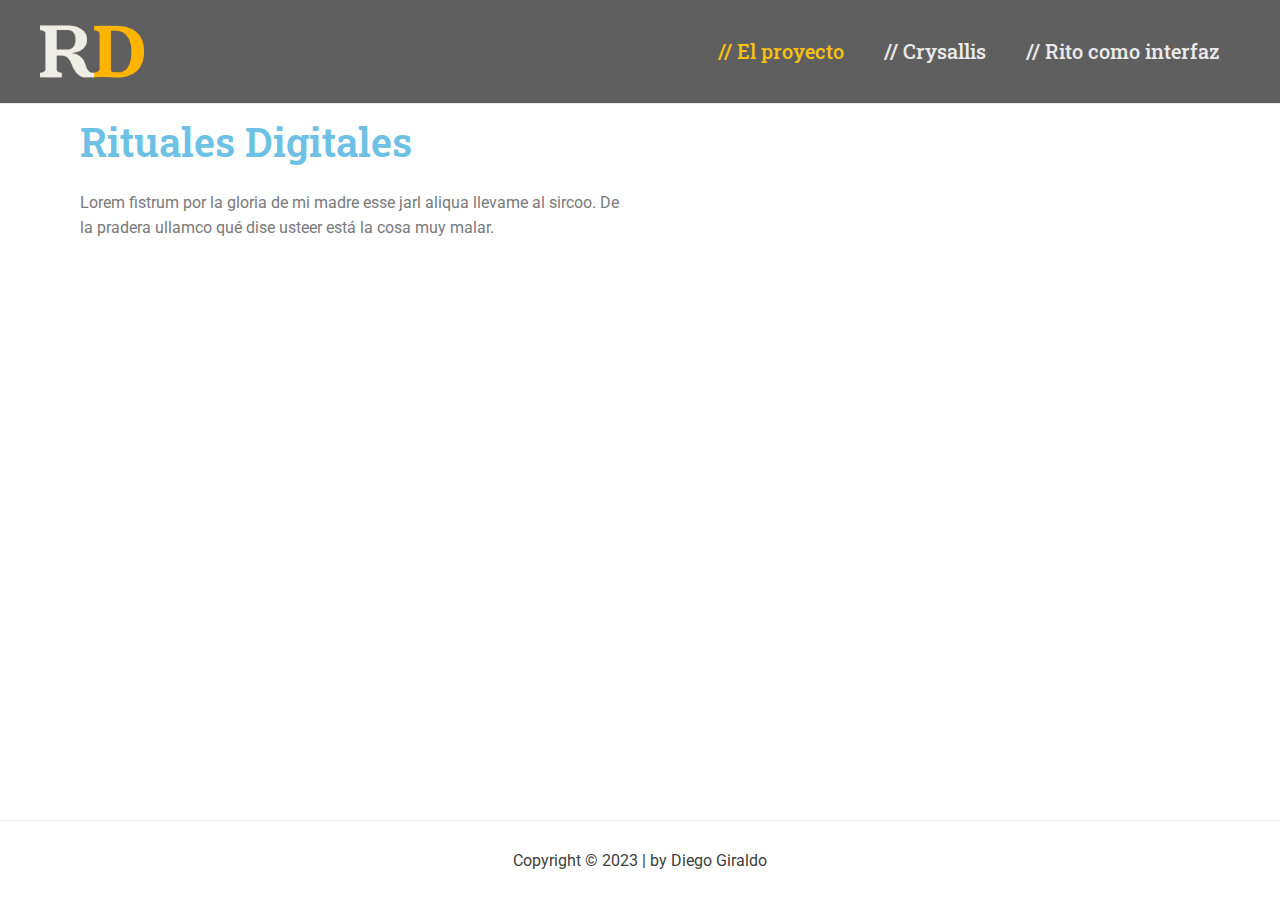
==== index.html @ 3014ad83 "Colores y estilo de cabecera" ====
<!DOCTYPE html>
<html lang="es-CO">
<head>
<meta charset="UTF-8">
<meta name="viewport" content="width=device-width, initial-scale=1">
	 <link rel="profile" href="https://gmpg.org/xfn/11"> 
	 <title></title>
<meta name="robots" content="max-image-preview:large">
<link rel="dns-prefetch" href="//fonts.googleapis.com">
<link rel="alternate" type="application/rss+xml" title=" &raquo; Feed" href="https://ritualesdigitales.github.io/feed/">
<link rel="alternate" type="application/rss+xml" title=" &raquo; RSS de los comentarios" href="https://ritualesdigitales.github.io/comments/feed/">
<script>
window._wpemojiSettings = {"baseUrl":"https:\/\/s.w.org\/images\/core\/emoji\/14.0.0\/72x72\/","ext":".png","svgUrl":"https:\/\/s.w.org\/images\/core\/emoji\/14.0.0\/svg\/","svgExt":".svg","source":{"concatemoji":"https:\/\/ritualesdigitales.github.io\/wp-includes\/js\/wp-emoji-release.min.js?ver=6.2.2"}};
/*! This file is auto-generated */
!function(e,a,t){var n,r,o,i=a.createElement("canvas"),p=i.getContext&&i.getContext("2d");function s(e,t){p.clearRect(0,0,i.width,i.height),p.fillText(e,0,0);e=i.toDataURL();return p.clearRect(0,0,i.width,i.height),p.fillText(t,0,0),e===i.toDataURL()}function c(e){var t=a.createElement("script");t.src=e,t.defer=t.type="text/javascript",a.getElementsByTagName("head")[0].appendChild(t)}for(o=Array("flag","emoji"),t.supports={everything:!0,everythingExceptFlag:!0},r=0;r<o.length;r++)t.supports[o[r]]=function(e){if(p&&p.fillText)switch(p.textBaseline="top",p.font="600 32px Arial",e){case"flag":return s("🏳️‍⚧️","🏳️​⚧️")?!1:!s("🇺🇳","🇺​🇳")&&!s("🏴󠁧󠁢󠁥󠁮󠁧󠁿","🏴​󠁧​󠁢​󠁥​󠁮​󠁧​󠁿");case"emoji":return!s("🫱🏻‍🫲🏿","🫱🏻​🫲🏿")}return!1}(o[r]),t.supports.everything=t.supports.everything&&t.supports[o[r]],"flag"!==o[r]&&(t.supports.everythingExceptFlag=t.supports.everythingExceptFlag&&t.supports[o[r]]);t.supports.everythingExceptFlag=t.supports.everythingExceptFlag&&!t.supports.flag,t.DOMReady=!1,t.readyCallback=function(){t.DOMReady=!0},t.supports.everything||(n=function(){t.readyCallback()},a.addEventListener?(a.addEventListener("DOMContentLoaded",n,!1),e.addEventListener("load",n,!1)):(e.attachEvent("onload",n),a.attachEvent("onreadystatechange",function(){"complete"===a.readyState&&t.readyCallback()})),(e=t.source||{}).concatemoji?c(e.concatemoji):e.wpemoji&&e.twemoji&&(c(e.twemoji),c(e.wpemoji)))}(window,document,window._wpemojiSettings);
</script>
<style>img.wp-smiley,
img.emoji {
	display: inline !important;
	border: none !important;
	box-shadow: none !important;
	height: 1em !important;
	width: 1em !important;
	margin: 0 0.07em !important;
	vertical-align: -0.1em !important;
	background: none !important;
	padding: 0 !important;
}</style>
	<link rel="stylesheet" id="astra-theme-css-css" href="https://ritualesdigitales.github.io/wp-content/themes/astra/assets/css/minified/main.min.css?ver=4.1.5" media="all">
<style id="astra-theme-css-inline-css">:root{--ast-container-default-xlg-padding:3em;--ast-container-default-lg-padding:3em;--ast-container-default-slg-padding:2em;--ast-container-default-md-padding:3em;--ast-container-default-sm-padding:3em;--ast-container-default-xs-padding:2.4em;--ast-container-default-xxs-padding:1.8em;--ast-code-block-background:#ECEFF3;--ast-comment-inputs-background:#F9FAFB;}html{font-size:100%;}a{color:#585858;}a:hover,a:focus{color:var(--ast-global-color-0);}body,button,input,select,textarea,.ast-button,.ast-custom-button{font-family:-apple-system,BlinkMacSystemFont,Segoe UI,Roboto,Oxygen-Sans,Ubuntu,Cantarell,Helvetica Neue,sans-serif;font-weight:400;font-size:16px;font-size:1rem;line-height:1.6em;}blockquote{color:var(--ast-global-color-2);}h1,.entry-content h1,h2,.entry-content h2,h3,.entry-content h3,h4,.entry-content h4,h5,.entry-content h5,h6,.entry-content h6,.site-title,.site-title a{font-family:'Roboto Serif',serif;font-weight:600;}.site-title{font-size:26px;font-size:1.625rem;display:block;}header .custom-logo-link img{max-width:104px;}.astra-logo-svg{width:104px;}.site-header .site-description{font-size:15px;font-size:0.9375rem;display:none;}.entry-title{font-size:26px;font-size:1.625rem;}h1,.entry-content h1{font-size:40px;font-size:2.5rem;font-weight:600;font-family:'Roboto Serif',serif;line-height:1.4em;}h2,.entry-content h2{font-size:32px;font-size:2rem;font-weight:600;font-family:'Roboto Serif',serif;line-height:1.25em;}h3,.entry-content h3{font-size:26px;font-size:1.625rem;font-weight:600;font-family:'Roboto Serif',serif;line-height:1.2em;}h4,.entry-content h4{font-size:24px;font-size:1.5rem;line-height:1.2em;font-weight:600;font-family:'Roboto Serif',serif;}h5,.entry-content h5{font-size:20px;font-size:1.25rem;line-height:1.2em;font-weight:600;font-family:'Roboto Serif',serif;}h6,.entry-content h6{font-size:16px;font-size:1rem;line-height:1.25em;font-weight:600;font-family:'Roboto Serif',serif;}::selection{background-color:var(--ast-global-color-0);color:#000000;}body,h1,.entry-title a,.entry-content h1,h2,.entry-content h2,h3,.entry-content h3,h4,.entry-content h4,h5,.entry-content h5,h6,.entry-content h6{color:var(--ast-global-color-2);}.tagcloud a:hover,.tagcloud a:focus,.tagcloud a.current-item{color:#ffffff;border-color:#585858;background-color:#585858;}input:focus,input[type="text"]:focus,input[type="email"]:focus,input[type="url"]:focus,input[type="password"]:focus,input[type="reset"]:focus,input[type="search"]:focus,textarea:focus{border-color:#585858;}input[type="radio"]:checked,input[type=reset],input[type="checkbox"]:checked,input[type="checkbox"]:hover:checked,input[type="checkbox"]:focus:checked,input[type=range]::-webkit-slider-thumb{border-color:#585858;background-color:#585858;box-shadow:none;}.site-footer a:hover + .post-count,.site-footer a:focus + .post-count{background:#585858;border-color:#585858;}.single .nav-links .nav-previous,.single .nav-links .nav-next{color:#585858;}.entry-meta,.entry-meta *{line-height:1.45;color:#585858;}.entry-meta a:hover,.entry-meta a:hover *,.entry-meta a:focus,.entry-meta a:focus *,.page-links > .page-link,.page-links .page-link:hover,.post-navigation a:hover{color:var(--ast-global-color-0);}#cat option,.secondary .calendar_wrap thead a,.secondary .calendar_wrap thead a:visited{color:#585858;}.secondary .calendar_wrap #today,.ast-progress-val span{background:#585858;}.secondary a:hover + .post-count,.secondary a:focus + .post-count{background:#585858;border-color:#585858;}.calendar_wrap #today > a{color:#ffffff;}.page-links .page-link,.single .post-navigation a{color:#585858;}.ast-archive-title{color:var(--ast-global-color-3);}.widget-title{font-size:22px;font-size:1.375rem;color:var(--ast-global-color-3);}.ast-single-post .entry-content a,.ast-comment-content a:not(.ast-comment-edit-reply-wrap a){text-decoration:underline;}.ast-single-post .wp-block-button .wp-block-button__link,.ast-single-post .elementor-button-wrapper .elementor-button,.ast-single-post .entry-content .uagb-tab a,.ast-single-post .entry-content .uagb-ifb-cta a,.ast-single-post .entry-content .wp-block-uagb-buttons a,.ast-single-post .entry-content .uabb-module-content a,.ast-single-post .entry-content .uagb-post-grid a,.ast-single-post .entry-content .uagb-timeline a,.ast-single-post .entry-content .uagb-toc__wrap a,.ast-single-post .entry-content .uagb-taxomony-box a,.ast-single-post .entry-content .woocommerce a,.entry-content .wp-block-latest-posts > li > a,.ast-single-post .entry-content .wp-block-file__button{text-decoration:none;}a:focus-visible,.ast-menu-toggle:focus-visible,.site .skip-link:focus-visible,.wp-block-loginout input:focus-visible,.wp-block-search.wp-block-search__button-inside .wp-block-search__inside-wrapper,.ast-header-navigation-arrow:focus-visible{outline-style:dotted;outline-color:inherit;outline-width:thin;border-color:transparent;}input:focus,input[type="text"]:focus,input[type="email"]:focus,input[type="url"]:focus,input[type="password"]:focus,input[type="reset"]:focus,input[type="search"]:focus,textarea:focus,.wp-block-search__input:focus,[data-section="section-header-mobile-trigger"] .ast-button-wrap .ast-mobile-menu-trigger-minimal:focus,.ast-mobile-popup-drawer.active .menu-toggle-close:focus,.woocommerce-ordering select.orderby:focus,#ast-scroll-top:focus,.woocommerce a.add_to_cart_button:focus,.woocommerce .button.single_add_to_cart_button:focus{border-style:dotted;border-color:inherit;border-width:thin;outline-color:transparent;}.site-logo-img img{ transition:all 0.2s linear;}.ast-page-builder-template .hentry {margin: 0;}.ast-page-builder-template .site-content > .ast-container {max-width: 100%;padding: 0;}.ast-page-builder-template .site-content #primary {padding: 0;margin: 0;}.ast-page-builder-template .no-results {text-align: center;margin: 4em auto;}.ast-page-builder-template .ast-pagination {padding: 2em;}.ast-page-builder-template .entry-header.ast-no-title.ast-no-thumbnail {margin-top: 0;}.ast-page-builder-template .entry-header.ast-header-without-markup {margin-top: 0;margin-bottom: 0;}.ast-page-builder-template .entry-header.ast-no-title.ast-no-meta {margin-bottom: 0;}.ast-page-builder-template.single .post-navigation {padding-bottom: 2em;}.ast-page-builder-template.single-post .site-content > .ast-container {max-width: 100%;}.ast-page-builder-template .entry-header {margin-top: 2em;margin-left: auto;margin-right: auto;}.ast-page-builder-template .ast-archive-description {margin: 2em auto 0;padding-left: 20px;padding-right: 20px;}.ast-page-builder-template .ast-row {margin-left: 0;margin-right: 0;}.single.ast-page-builder-template .entry-header + .entry-content {margin-bottom: 2em;}@media(min-width: 921px) {.ast-page-builder-template.archive.ast-right-sidebar .ast-row article,.ast-page-builder-template.archive.ast-left-sidebar .ast-row article {padding-left: 0;padding-right: 0;}}@media (max-width:921px){#ast-desktop-header{display:none;}}@media (min-width:921px){#ast-mobile-header{display:none;}}.wp-block-buttons.aligncenter{justify-content:center;}@media (max-width:921px){.ast-theme-transparent-header #primary,.ast-theme-transparent-header #secondary{padding:0;}}@media (max-width:921px){.ast-plain-container.ast-no-sidebar #primary{padding:0;}}.ast-plain-container.ast-no-sidebar #primary{margin-top:0;margin-bottom:0;}.wp-block-button.is-style-outline .wp-block-button__link{border-color:var(--ast-global-color-0);}div.wp-block-button.is-style-outline > .wp-block-button__link:not(.has-text-color),div.wp-block-button.wp-block-button__link.is-style-outline:not(.has-text-color){color:var(--ast-global-color-0);}.wp-block-button.is-style-outline .wp-block-button__link:hover,div.wp-block-button.is-style-outline .wp-block-button__link:focus,div.wp-block-button.is-style-outline > .wp-block-button__link:not(.has-text-color):hover,div.wp-block-button.wp-block-button__link.is-style-outline:not(.has-text-color):hover{color:#000000;background-color:var(--ast-global-color-0);border-color:var(--ast-global-color-0);}.post-page-numbers.current .page-link,.ast-pagination .page-numbers.current{color:#000000;border-color:var(--ast-global-color-0);background-color:var(--ast-global-color-0);border-radius:2px;}h1.widget-title{font-weight:600;}h2.widget-title{font-weight:600;}h3.widget-title{font-weight:600;}#page{display:flex;flex-direction:column;min-height:100vh;}.ast-404-layout-1 h1.page-title{color:var(--ast-global-color-2);}.single .post-navigation a{line-height:1em;height:inherit;}.error-404 .page-sub-title{font-size:1.5rem;font-weight:inherit;}.search .site-content .content-area .search-form{margin-bottom:0;}#page .site-content{flex-grow:1;}.widget{margin-bottom:3.5em;}#secondary li{line-height:1.5em;}#secondary .wp-block-group h2{margin-bottom:0.7em;}#secondary h2{font-size:1.7rem;}.ast-separate-container .ast-article-post,.ast-separate-container .ast-article-single,.ast-separate-container .ast-comment-list li.depth-1,.ast-separate-container .comment-respond{padding:3em;}.ast-separate-container .ast-comment-list li.depth-1,.hentry{margin-bottom:2em;}.ast-separate-container .ast-archive-description,.ast-separate-container .ast-author-box{background-color:var(--ast-global-color-5);border-bottom:1px solid var(--ast-border-color);}.ast-separate-container .comments-title{padding:2em 2em 0 2em;}.ast-page-builder-template .comment-form-textarea,.ast-comment-formwrap .ast-grid-common-col{padding:0;}.ast-comment-formwrap{padding:0 20px;display:inline-flex;column-gap:20px;}.archive.ast-page-builder-template .entry-header{margin-top:2em;}.ast-page-builder-template .ast-comment-formwrap{width:100%;}.entry-title{margin-bottom:0.5em;}.ast-archive-description p{font-size:inherit;font-weight:inherit;line-height:inherit;}@media (min-width:921px){.ast-left-sidebar.ast-page-builder-template #secondary,.archive.ast-right-sidebar.ast-page-builder-template .site-main{padding-left:20px;padding-right:20px;}}@media (max-width:544px){.ast-comment-formwrap.ast-row{column-gap:10px;display:inline-block;}#ast-commentform .ast-grid-common-col{position:relative;width:100%;}}@media (min-width:1201px){.ast-separate-container .ast-article-post,.ast-separate-container .ast-article-single,.ast-separate-container .ast-author-box,.ast-separate-container .ast-404-layout-1,.ast-separate-container .no-results{padding:3em;}}@media (max-width:921px){.ast-separate-container #primary,.ast-separate-container #secondary{padding:1.5em 0;}#primary,#secondary{padding:1.5em 0;margin:0;}.ast-left-sidebar #content > .ast-container{display:flex;flex-direction:column-reverse;width:100%;}}@media (min-width:922px){.ast-separate-container.ast-right-sidebar #primary,.ast-separate-container.ast-left-sidebar #primary{border:0;}.search-no-results.ast-separate-container #primary{margin-bottom:4em;}}.wp-block-button .wp-block-button__link{color:#000000;}.wp-block-button .wp-block-button__link:hover,.wp-block-button .wp-block-button__link:focus{color:#000000;background-color:var(--ast-global-color-0);border-color:var(--ast-global-color-0);}.elementor-widget-heading h1.elementor-heading-title{line-height:1.4em;}.elementor-widget-heading h2.elementor-heading-title{line-height:1.25em;}.elementor-widget-heading h3.elementor-heading-title{line-height:1.2em;}.elementor-widget-heading h4.elementor-heading-title{line-height:1.2em;}.elementor-widget-heading h5.elementor-heading-title{line-height:1.2em;}.elementor-widget-heading h6.elementor-heading-title{line-height:1.25em;}.wp-block-button .wp-block-button__link,.wp-block-search .wp-block-search__button,body .wp-block-file .wp-block-file__button{border-color:var(--ast-global-color-0);background-color:var(--ast-global-color-0);color:#000000;font-family:inherit;font-weight:500;line-height:1em;font-size:16px;font-size:1rem;padding-top:15px;padding-right:30px;padding-bottom:15px;padding-left:30px;}@media (max-width:921px){.wp-block-button .wp-block-button__link,.wp-block-search .wp-block-search__button,body .wp-block-file .wp-block-file__button{padding-top:14px;padding-right:28px;padding-bottom:14px;padding-left:28px;}}@media (max-width:544px){.wp-block-button .wp-block-button__link,.wp-block-search .wp-block-search__button,body .wp-block-file .wp-block-file__button{padding-top:12px;padding-right:24px;padding-bottom:12px;padding-left:24px;}}.menu-toggle,button,.ast-button,.ast-custom-button,.button,input#submit,input[type="button"],input[type="submit"],input[type="reset"],form[CLASS*="wp-block-search__"].wp-block-search .wp-block-search__inside-wrapper .wp-block-search__button,body .wp-block-file .wp-block-file__button,.search .search-submit,.woocommerce a.button,.woocommerce button.button,.woocommerce .woocommerce-message a.button,.woocommerce #respond input#submit.alt,.woocommerce input.button.alt,.woocommerce input.button,.woocommerce input.button:disabled,.woocommerce input.button:disabled[disabled],.woocommerce input.button:disabled:hover,.woocommerce input.button:disabled[disabled]:hover,.woocommerce #respond input#submit,.woocommerce button.button.alt.disabled,.wc-block-grid__products .wc-block-grid__product .wp-block-button__link,.wc-block-grid__product-onsale,[CLASS*="wc-block"] button,.woocommerce-js .astra-cart-drawer .astra-cart-drawer-content .woocommerce-mini-cart__buttons .button:not(.checkout):not(.ast-continue-shopping),.woocommerce-js .astra-cart-drawer .astra-cart-drawer-content .woocommerce-mini-cart__buttons a.checkout,.woocommerce button.button.alt.disabled.wc-variation-selection-needed{border-style:solid;border-top-width:0;border-right-width:0;border-left-width:0;border-bottom-width:0;color:#000000;border-color:var(--ast-global-color-0);background-color:var(--ast-global-color-0);padding-top:15px;padding-right:30px;padding-bottom:15px;padding-left:30px;font-family:inherit;font-weight:500;font-size:16px;font-size:1rem;line-height:1em;}button:focus,.menu-toggle:hover,button:hover,.ast-button:hover,.ast-custom-button:hover .button:hover,.ast-custom-button:hover ,input[type=reset]:hover,input[type=reset]:focus,input#submit:hover,input#submit:focus,input[type="button"]:hover,input[type="button"]:focus,input[type="submit"]:hover,input[type="submit"]:focus,form[CLASS*="wp-block-search__"].wp-block-search .wp-block-search__inside-wrapper .wp-block-search__button:hover,form[CLASS*="wp-block-search__"].wp-block-search .wp-block-search__inside-wrapper .wp-block-search__button:focus,body .wp-block-file .wp-block-file__button:hover,body .wp-block-file .wp-block-file__button:focus,.woocommerce a.button:hover,.woocommerce button.button:hover,.woocommerce .woocommerce-message a.button:hover,.woocommerce #respond input#submit:hover,.woocommerce #respond input#submit.alt:hover,.woocommerce input.button.alt:hover,.woocommerce input.button:hover,.woocommerce button.button.alt.disabled:hover,.wc-block-grid__products .wc-block-grid__product .wp-block-button__link:hover,[CLASS*="wc-block"] button:hover,.woocommerce-js .astra-cart-drawer .astra-cart-drawer-content .woocommerce-mini-cart__buttons .button:not(.checkout):not(.ast-continue-shopping):hover,.woocommerce-js .astra-cart-drawer .astra-cart-drawer-content .woocommerce-mini-cart__buttons a.checkout:hover,.woocommerce button.button.alt.disabled.wc-variation-selection-needed:hover{color:#000000;background-color:var(--ast-global-color-0);border-color:var(--ast-global-color-0);}form[CLASS*="wp-block-search__"].wp-block-search .wp-block-search__inside-wrapper .wp-block-search__button.has-icon{padding-top:calc(15px - 3px);padding-right:calc(30px - 3px);padding-bottom:calc(15px - 3px);padding-left:calc(30px - 3px);}@media (max-width:921px){.menu-toggle,button,.ast-button,.ast-custom-button,.button,input#submit,input[type="button"],input[type="submit"],input[type="reset"],form[CLASS*="wp-block-search__"].wp-block-search .wp-block-search__inside-wrapper .wp-block-search__button,body .wp-block-file .wp-block-file__button,.search .search-submit,.woocommerce a.button,.woocommerce button.button,.woocommerce .woocommerce-message a.button,.woocommerce #respond input#submit.alt,.woocommerce input.button.alt,.woocommerce input.button,.woocommerce input.button:disabled,.woocommerce input.button:disabled[disabled],.woocommerce input.button:disabled:hover,.woocommerce input.button:disabled[disabled]:hover,.woocommerce #respond input#submit,.woocommerce button.button.alt.disabled,.wc-block-grid__products .wc-block-grid__product .wp-block-button__link,.wc-block-grid__product-onsale,[CLASS*="wc-block"] button,.woocommerce-js .astra-cart-drawer .astra-cart-drawer-content .woocommerce-mini-cart__buttons .button:not(.checkout):not(.ast-continue-shopping),.woocommerce-js .astra-cart-drawer .astra-cart-drawer-content .woocommerce-mini-cart__buttons a.checkout,.woocommerce button.button.alt.disabled.wc-variation-selection-needed{padding-top:14px;padding-right:28px;padding-bottom:14px;padding-left:28px;}}@media (max-width:544px){.menu-toggle,button,.ast-button,.ast-custom-button,.button,input#submit,input[type="button"],input[type="submit"],input[type="reset"],form[CLASS*="wp-block-search__"].wp-block-search .wp-block-search__inside-wrapper .wp-block-search__button,body .wp-block-file .wp-block-file__button,.search .search-submit,.woocommerce a.button,.woocommerce button.button,.woocommerce .woocommerce-message a.button,.woocommerce #respond input#submit.alt,.woocommerce input.button.alt,.woocommerce input.button,.woocommerce input.button:disabled,.woocommerce input.button:disabled[disabled],.woocommerce input.button:disabled:hover,.woocommerce input.button:disabled[disabled]:hover,.woocommerce #respond input#submit,.woocommerce button.button.alt.disabled,.wc-block-grid__products .wc-block-grid__product .wp-block-button__link,.wc-block-grid__product-onsale,[CLASS*="wc-block"] button,.woocommerce-js .astra-cart-drawer .astra-cart-drawer-content .woocommerce-mini-cart__buttons .button:not(.checkout):not(.ast-continue-shopping),.woocommerce-js .astra-cart-drawer .astra-cart-drawer-content .woocommerce-mini-cart__buttons a.checkout,.woocommerce button.button.alt.disabled.wc-variation-selection-needed{padding-top:12px;padding-right:24px;padding-bottom:12px;padding-left:24px;}}@media (max-width:921px){.ast-mobile-header-stack .main-header-bar .ast-search-menu-icon{display:inline-block;}.ast-header-break-point.ast-header-custom-item-outside .ast-mobile-header-stack .main-header-bar .ast-search-icon{margin:0;}.ast-comment-avatar-wrap img{max-width:2.5em;}.ast-separate-container .ast-comment-list li.depth-1{padding:1.5em 2.14em;}.ast-separate-container .comment-respond{padding:2em 2.14em;}.ast-comment-meta{padding:0 1.8888em 1.3333em;}}@media (min-width:544px){.ast-container{max-width:100%;}}@media (max-width:544px){.ast-separate-container .ast-article-post,.ast-separate-container .ast-article-single,.ast-separate-container .comments-title,.ast-separate-container .ast-archive-description{padding:1.5em 1em;}.ast-separate-container #content .ast-container{padding-left:0.54em;padding-right:0.54em;}.ast-separate-container .ast-comment-list li.depth-1{padding:1.5em 1em;margin-bottom:1.5em;}.ast-separate-container .ast-comment-list .bypostauthor{padding:.5em;}.ast-search-menu-icon.ast-dropdown-active .search-field{width:170px;}}.ast-separate-container{background-color:var(--ast-global-color-5);;background-image:none;;}@media (max-width:921px){.site-title{display:block;}.site-header .site-description{display:none;}.entry-title{font-size:30px;}h1,.entry-content h1{font-size:30px;}h2,.entry-content h2{font-size:25px;}h3,.entry-content h3{font-size:20px;}}@media (max-width:544px){.site-title{display:block;}.site-header .site-description{display:none;}.entry-title{font-size:30px;}h1,.entry-content h1{font-size:30px;}h2,.entry-content h2{font-size:25px;}h3,.entry-content h3{font-size:20px;}}@media (max-width:921px){html{font-size:91.2%;}}@media (max-width:544px){html{font-size:91.2%;}}@media (min-width:922px){.ast-container{max-width:1240px;}}@media (min-width:922px){.site-content .ast-container{display:flex;}}@media (max-width:921px){.site-content .ast-container{flex-direction:column;}}@media (min-width:922px){.main-header-menu .sub-menu .menu-item.ast-left-align-sub-menu:hover > .sub-menu,.main-header-menu .sub-menu .menu-item.ast-left-align-sub-menu.focus > .sub-menu{margin-left:-0px;}}blockquote,cite {font-style: initial;}.wp-block-file {display: flex;align-items: center;flex-wrap: wrap;justify-content: space-between;}.wp-block-pullquote {border: none;}.wp-block-pullquote blockquote::before {content: "\201D";font-family: "Helvetica",sans-serif;display: flex;transform: rotate( 180deg );font-size: 6rem;font-style: normal;line-height: 1;font-weight: bold;align-items: center;justify-content: center;}.has-text-align-right > blockquote::before {justify-content: flex-start;}.has-text-align-left > blockquote::before {justify-content: flex-end;}figure.wp-block-pullquote.is-style-solid-color blockquote {max-width: 100%;text-align: inherit;}html body {--wp--custom--ast-default-block-top-padding: 3em;--wp--custom--ast-default-block-right-padding: 3em;--wp--custom--ast-default-block-bottom-padding: 3em;--wp--custom--ast-default-block-left-padding: 3em;--wp--custom--ast-container-width: 1200px;--wp--custom--ast-content-width-size: 1200px;--wp--custom--ast-wide-width-size: calc(1200px + var(--wp--custom--ast-default-block-left-padding) + var(--wp--custom--ast-default-block-right-padding));}.ast-narrow-container {--wp--custom--ast-content-width-size: 750px;--wp--custom--ast-wide-width-size: 750px;}@media(max-width: 921px) {html body {--wp--custom--ast-default-block-top-padding: 3em;--wp--custom--ast-default-block-right-padding: 2em;--wp--custom--ast-default-block-bottom-padding: 3em;--wp--custom--ast-default-block-left-padding: 2em;}}@media(max-width: 544px) {html body {--wp--custom--ast-default-block-top-padding: 3em;--wp--custom--ast-default-block-right-padding: 1.5em;--wp--custom--ast-default-block-bottom-padding: 3em;--wp--custom--ast-default-block-left-padding: 1.5em;}}.entry-content > .wp-block-group,.entry-content > .wp-block-cover,.entry-content > .wp-block-columns {padding-top: var(--wp--custom--ast-default-block-top-padding);padding-right: var(--wp--custom--ast-default-block-right-padding);padding-bottom: var(--wp--custom--ast-default-block-bottom-padding);padding-left: var(--wp--custom--ast-default-block-left-padding);}.ast-plain-container.ast-no-sidebar .entry-content > .alignfull,.ast-page-builder-template .ast-no-sidebar .entry-content > .alignfull {margin-left: calc( -50vw + 50%);margin-right: calc( -50vw + 50%);max-width: 100vw;width: 100vw;}.ast-plain-container.ast-no-sidebar .entry-content .alignfull .alignfull,.ast-page-builder-template.ast-no-sidebar .entry-content .alignfull .alignfull,.ast-plain-container.ast-no-sidebar .entry-content .alignfull .alignwide,.ast-page-builder-template.ast-no-sidebar .entry-content .alignfull .alignwide,.ast-plain-container.ast-no-sidebar .entry-content .alignwide .alignfull,.ast-page-builder-template.ast-no-sidebar .entry-content .alignwide .alignfull,.ast-plain-container.ast-no-sidebar .entry-content .alignwide .alignwide,.ast-page-builder-template.ast-no-sidebar .entry-content .alignwide .alignwide,.ast-plain-container.ast-no-sidebar .entry-content .wp-block-column .alignfull,.ast-page-builder-template.ast-no-sidebar .entry-content .wp-block-column .alignfull,.ast-plain-container.ast-no-sidebar .entry-content .wp-block-column .alignwide,.ast-page-builder-template.ast-no-sidebar .entry-content .wp-block-column .alignwide {margin-left: auto;margin-right: auto;width: 100%;}[ast-blocks-layout] .wp-block-separator:not(.is-style-dots) {height: 0;}[ast-blocks-layout] .wp-block-separator {margin: 20px auto;}[ast-blocks-layout] .wp-block-separator:not(.is-style-wide):not(.is-style-dots) {max-width: 100px;}[ast-blocks-layout] .wp-block-separator.has-background {padding: 0;}.entry-content[ast-blocks-layout] > * {max-width: var(--wp--custom--ast-content-width-size);margin-left: auto;margin-right: auto;}.entry-content[ast-blocks-layout] > .alignwide {max-width: var(--wp--custom--ast-wide-width-size);}.entry-content[ast-blocks-layout] .alignfull {max-width: none;}.entry-content .wp-block-columns {margin-bottom: 0;}blockquote {margin: 1.5em;border: none;}.wp-block-quote:not(.has-text-align-right):not(.has-text-align-center) {border-left: 5px solid rgba(0,0,0,0.05);}.has-text-align-right > blockquote,blockquote.has-text-align-right {border-right: 5px solid rgba(0,0,0,0.05);}.has-text-align-left > blockquote,blockquote.has-text-align-left {border-left: 5px solid rgba(0,0,0,0.05);}.wp-block-site-tagline,.wp-block-latest-posts .read-more {margin-top: 15px;}.wp-block-loginout p label {display: block;}.wp-block-loginout p:not(.login-remember):not(.login-submit) input {width: 100%;}.wp-block-loginout input:focus {border-color: transparent;}.wp-block-loginout input:focus {outline: thin dotted;}.entry-content .wp-block-media-text .wp-block-media-text__content {padding: 0 0 0 8%;}.entry-content .wp-block-media-text.has-media-on-the-right .wp-block-media-text__content {padding: 0 8% 0 0;}.entry-content .wp-block-media-text.has-background .wp-block-media-text__content {padding: 8%;}.entry-content .wp-block-cover:not([class*="background-color"]) .wp-block-cover__inner-container,.entry-content .wp-block-cover:not([class*="background-color"]) .wp-block-cover-image-text,.entry-content .wp-block-cover:not([class*="background-color"]) .wp-block-cover-text,.entry-content .wp-block-cover-image:not([class*="background-color"]) .wp-block-cover__inner-container,.entry-content .wp-block-cover-image:not([class*="background-color"]) .wp-block-cover-image-text,.entry-content .wp-block-cover-image:not([class*="background-color"]) .wp-block-cover-text {color: var(--ast-global-color-5);}.wp-block-loginout .login-remember input {width: 1.1rem;height: 1.1rem;margin: 0 5px 4px 0;vertical-align: middle;}.wp-block-latest-posts > li > *:first-child,.wp-block-latest-posts:not(.is-grid) > li:first-child {margin-top: 0;}.wp-block-search__inside-wrapper .wp-block-search__input {padding: 0 10px;color: var(--ast-global-color-3);background: var(--ast-global-color-5);border-color: var(--ast-border-color);}.wp-block-latest-posts .read-more {margin-bottom: 1.5em;}.wp-block-search__no-button .wp-block-search__inside-wrapper .wp-block-search__input {padding-top: 5px;padding-bottom: 5px;}.wp-block-latest-posts .wp-block-latest-posts__post-date,.wp-block-latest-posts .wp-block-latest-posts__post-author {font-size: 1rem;}.wp-block-latest-posts > li > *,.wp-block-latest-posts:not(.is-grid) > li {margin-top: 12px;margin-bottom: 12px;}.ast-page-builder-template .entry-content[ast-blocks-layout] > *,.ast-page-builder-template .entry-content[ast-blocks-layout] > .alignfull > * {max-width: none;}.ast-page-builder-template .entry-content[ast-blocks-layout] > .alignwide > * {max-width: var(--wp--custom--ast-wide-width-size);}.ast-page-builder-template .entry-content[ast-blocks-layout] > .inherit-container-width > *,.ast-page-builder-template .entry-content[ast-blocks-layout] > * > *,.entry-content[ast-blocks-layout] > .wp-block-cover .wp-block-cover__inner-container {max-width: var(--wp--custom--ast-content-width-size);margin-left: auto;margin-right: auto;}.entry-content[ast-blocks-layout] .wp-block-cover:not(.alignleft):not(.alignright) {width: auto;}@media(max-width: 1200px) {.ast-separate-container .entry-content > .alignfull,.ast-separate-container .entry-content[ast-blocks-layout] > .alignwide,.ast-plain-container .entry-content[ast-blocks-layout] > .alignwide,.ast-plain-container .entry-content .alignfull {margin-left: calc(-1 * min(var(--ast-container-default-xlg-padding),20px)) ;margin-right: calc(-1 * min(var(--ast-container-default-xlg-padding),20px));}}@media(min-width: 1201px) {.ast-separate-container .entry-content > .alignfull {margin-left: calc(-1 * var(--ast-container-default-xlg-padding) );margin-right: calc(-1 * var(--ast-container-default-xlg-padding) );}.ast-separate-container .entry-content[ast-blocks-layout] > .alignwide,.ast-plain-container .entry-content[ast-blocks-layout] > .alignwide {margin-left: calc(-1 * var(--wp--custom--ast-default-block-left-padding) );margin-right: calc(-1 * var(--wp--custom--ast-default-block-right-padding) );}}@media(min-width: 921px) {.ast-separate-container .entry-content .wp-block-group.alignwide:not(.inherit-container-width) > :where(:not(.alignleft):not(.alignright)),.ast-plain-container .entry-content .wp-block-group.alignwide:not(.inherit-container-width) > :where(:not(.alignleft):not(.alignright)) {max-width: calc( var(--wp--custom--ast-content-width-size) + 80px );}.ast-plain-container.ast-right-sidebar .entry-content[ast-blocks-layout] .alignfull,.ast-plain-container.ast-left-sidebar .entry-content[ast-blocks-layout] .alignfull {margin-left: -60px;margin-right: -60px;}}@media(min-width: 544px) {.entry-content > .alignleft {margin-right: 20px;}.entry-content > .alignright {margin-left: 20px;}}@media (max-width:544px){.wp-block-columns .wp-block-column:not(:last-child){margin-bottom:20px;}.wp-block-latest-posts{margin:0;}}@media( max-width: 600px ) {.entry-content .wp-block-media-text .wp-block-media-text__content,.entry-content .wp-block-media-text.has-media-on-the-right .wp-block-media-text__content {padding: 8% 0 0;}.entry-content .wp-block-media-text.has-background .wp-block-media-text__content {padding: 8%;}}.ast-separate-container .entry-content .uagb-is-root-container {padding-left: 0;}.ast-page-builder-template .entry-header {padding-left: 0;}@media(min-width: 1201px) {.ast-separate-container .entry-content > .uagb-is-root-container {margin-left: 0;margin-right: 0;}}.ast-narrow-container .site-content .wp-block-uagb-image--align-full .wp-block-uagb-image__figure {max-width: 100%;margin-left: auto;margin-right: auto;}.entry-content ul,.entry-content ol {padding: revert;margin: revert;}:root .has-ast-global-color-0-color{color:var(--ast-global-color-0);}:root .has-ast-global-color-0-background-color{background-color:var(--ast-global-color-0);}:root .wp-block-button .has-ast-global-color-0-color{color:var(--ast-global-color-0);}:root .wp-block-button .has-ast-global-color-0-background-color{background-color:var(--ast-global-color-0);}:root .has-ast-global-color-1-color{color:var(--ast-global-color-1);}:root .has-ast-global-color-1-background-color{background-color:var(--ast-global-color-1);}:root .wp-block-button .has-ast-global-color-1-color{color:var(--ast-global-color-1);}:root .wp-block-button .has-ast-global-color-1-background-color{background-color:var(--ast-global-color-1);}:root .has-ast-global-color-2-color{color:var(--ast-global-color-2);}:root .has-ast-global-color-2-background-color{background-color:var(--ast-global-color-2);}:root .wp-block-button .has-ast-global-color-2-color{color:var(--ast-global-color-2);}:root .wp-block-button .has-ast-global-color-2-background-color{background-color:var(--ast-global-color-2);}:root .has-ast-global-color-3-color{color:var(--ast-global-color-3);}:root .has-ast-global-color-3-background-color{background-color:var(--ast-global-color-3);}:root .wp-block-button .has-ast-global-color-3-color{color:var(--ast-global-color-3);}:root .wp-block-button .has-ast-global-color-3-background-color{background-color:var(--ast-global-color-3);}:root .has-ast-global-color-4-color{color:var(--ast-global-color-4);}:root .has-ast-global-color-4-background-color{background-color:var(--ast-global-color-4);}:root .wp-block-button .has-ast-global-color-4-color{color:var(--ast-global-color-4);}:root .wp-block-button .has-ast-global-color-4-background-color{background-color:var(--ast-global-color-4);}:root .has-ast-global-color-5-color{color:var(--ast-global-color-5);}:root .has-ast-global-color-5-background-color{background-color:var(--ast-global-color-5);}:root .wp-block-button .has-ast-global-color-5-color{color:var(--ast-global-color-5);}:root .wp-block-button .has-ast-global-color-5-background-color{background-color:var(--ast-global-color-5);}:root .has-ast-global-color-6-color{color:var(--ast-global-color-6);}:root .has-ast-global-color-6-background-color{background-color:var(--ast-global-color-6);}:root .wp-block-button .has-ast-global-color-6-color{color:var(--ast-global-color-6);}:root .wp-block-button .has-ast-global-color-6-background-color{background-color:var(--ast-global-color-6);}:root .has-ast-global-color-7-color{color:var(--ast-global-color-7);}:root .has-ast-global-color-7-background-color{background-color:var(--ast-global-color-7);}:root .wp-block-button .has-ast-global-color-7-color{color:var(--ast-global-color-7);}:root .wp-block-button .has-ast-global-color-7-background-color{background-color:var(--ast-global-color-7);}:root .has-ast-global-color-8-color{color:var(--ast-global-color-8);}:root .has-ast-global-color-8-background-color{background-color:var(--ast-global-color-8);}:root .wp-block-button .has-ast-global-color-8-color{color:var(--ast-global-color-8);}:root .wp-block-button .has-ast-global-color-8-background-color{background-color:var(--ast-global-color-8);}:root{--ast-global-color-0:#f7c212;--ast-global-color-1:#7b7b7b;--ast-global-color-2:#5f5f5f;--ast-global-color-3:#3e3e3e;--ast-global-color-4:#F5F5F5;--ast-global-color-5:#FFFFFF;--ast-global-color-6:#F2F5F7;--ast-global-color-7:#424242;--ast-global-color-8:#000000;}:root {--ast-border-color : var(--ast-global-color-6);}.ast-single-entry-banner {-js-display: flex;display: flex;flex-direction: column;justify-content: center;text-align: center;position: relative;background: #eeeeee;}.ast-single-entry-banner[data-banner-layout="layout-1"] {max-width: 1200px;background: inherit;padding: 20px 0;}.ast-single-entry-banner[data-banner-width-type="custom"] {margin: 0 auto;width: 100%;}.ast-single-entry-banner + .site-content .entry-header {margin-bottom: 0;}header.entry-header .entry-title{font-weight:600;font-size:32px;font-size:2rem;}header.entry-header > *:not(:last-child){margin-bottom:10px;}.ast-archive-entry-banner {-js-display: flex;display: flex;flex-direction: column;justify-content: center;text-align: center;position: relative;background: #eeeeee;}.ast-archive-entry-banner[data-banner-width-type="custom"] {margin: 0 auto;width: 100%;}.ast-archive-entry-banner[data-banner-layout="layout-1"] {background: inherit;padding: 20px 0;text-align: left;}body.archive .ast-archive-description{max-width:1200px;width:100%;text-align:left;padding-top:3em;padding-right:3em;padding-bottom:3em;padding-left:3em;}body.archive .ast-archive-description .ast-archive-title,body.archive .ast-archive-description .ast-archive-title *{font-weight:600;font-size:32px;font-size:2rem;}body.archive .ast-archive-description > *:not(:last-child){margin-bottom:10px;}@media (max-width:921px){body.archive .ast-archive-description{text-align:left;}}@media (max-width:544px){body.archive .ast-archive-description{text-align:left;}}.ast-breadcrumbs .trail-browse,.ast-breadcrumbs .trail-items,.ast-breadcrumbs .trail-items li{display:inline-block;margin:0;padding:0;border:none;background:inherit;text-indent:0;text-decoration:none;}.ast-breadcrumbs .trail-browse{font-size:inherit;font-style:inherit;font-weight:inherit;color:inherit;}.ast-breadcrumbs .trail-items{list-style:none;}.trail-items li::after{padding:0 0.3em;content:"\00bb";}.trail-items li:last-of-type::after{display:none;}h1,.entry-content h1,h2,.entry-content h2,h3,.entry-content h3,h4,.entry-content h4,h5,.entry-content h5,h6,.entry-content h6{color:var(--ast-global-color-3);}.entry-title a{color:var(--ast-global-color-3);}@media (max-width:921px){.ast-builder-grid-row-container.ast-builder-grid-row-tablet-3-firstrow .ast-builder-grid-row > *:first-child,.ast-builder-grid-row-container.ast-builder-grid-row-tablet-3-lastrow .ast-builder-grid-row > *:last-child{grid-column:1 / -1;}}@media (max-width:544px){.ast-builder-grid-row-container.ast-builder-grid-row-mobile-3-firstrow .ast-builder-grid-row > *:first-child,.ast-builder-grid-row-container.ast-builder-grid-row-mobile-3-lastrow .ast-builder-grid-row > *:last-child{grid-column:1 / -1;}}.ast-builder-layout-element[data-section="title_tagline"]{display:flex;}@media (max-width:921px){.ast-header-break-point .ast-builder-layout-element[data-section="title_tagline"]{display:flex;}}@media (max-width:544px){.ast-header-break-point .ast-builder-layout-element[data-section="title_tagline"]{display:flex;}}.ast-builder-menu-1{font-family:'Roboto Slab',serif;font-weight:500;}.ast-builder-menu-1 .menu-item > .menu-link{font-size:20px;font-size:1.25rem;color:#eaeaea;}.ast-builder-menu-1 .menu-item > .ast-menu-toggle{color:#eaeaea;}.ast-builder-menu-1 .menu-item:hover > .menu-link,.ast-builder-menu-1 .inline-on-mobile .menu-item:hover > .ast-menu-toggle{color:var(--ast-global-color-0);}.ast-builder-menu-1 .menu-item:hover > .ast-menu-toggle{color:var(--ast-global-color-0);}.ast-builder-menu-1 .menu-item.current-menu-item > .menu-link,.ast-builder-menu-1 .inline-on-mobile .menu-item.current-menu-item > .ast-menu-toggle,.ast-builder-menu-1 .current-menu-ancestor > .menu-link{color:var(--ast-global-color-0);}.ast-builder-menu-1 .menu-item.current-menu-item > .ast-menu-toggle{color:var(--ast-global-color-0);}.ast-builder-menu-1 .sub-menu,.ast-builder-menu-1 .inline-on-mobile .sub-menu{border-top-width:2px;border-bottom-width:0px;border-right-width:0px;border-left-width:0px;border-color:var(--ast-global-color-0);border-style:solid;}.ast-builder-menu-1 .main-header-menu > .menu-item > .sub-menu,.ast-builder-menu-1 .main-header-menu > .menu-item > .astra-full-megamenu-wrapper{margin-top:0px;}.ast-desktop .ast-builder-menu-1 .main-header-menu > .menu-item > .sub-menu:before,.ast-desktop .ast-builder-menu-1 .main-header-menu > .menu-item > .astra-full-megamenu-wrapper:before{height:calc( 0px + 5px );}.ast-desktop .ast-builder-menu-1 .menu-item .sub-menu .menu-link{border-style:none;}@media (max-width:921px){.ast-header-break-point .ast-builder-menu-1 .menu-item.menu-item-has-children > .ast-menu-toggle{top:0;}.ast-builder-menu-1 .menu-item-has-children > .menu-link:after{content:unset;}.ast-builder-menu-1 .main-header-menu > .menu-item > .sub-menu,.ast-builder-menu-1 .main-header-menu > .menu-item > .astra-full-megamenu-wrapper{margin-top:0;}}@media (max-width:544px){.ast-header-break-point .ast-builder-menu-1 .menu-item.menu-item-has-children > .ast-menu-toggle{top:0;}.ast-builder-menu-1 .main-header-menu > .menu-item > .sub-menu,.ast-builder-menu-1 .main-header-menu > .menu-item > .astra-full-megamenu-wrapper{margin-top:0;}}.ast-builder-menu-1{display:flex;}@media (max-width:921px){.ast-header-break-point .ast-builder-menu-1{display:flex;}}@media (max-width:544px){.ast-header-break-point .ast-builder-menu-1{display:flex;}}.ast-desktop .ast-menu-hover-style-underline > .menu-item > .menu-link:before,.ast-desktop .ast-menu-hover-style-overline > .menu-item > .menu-link:before {content: "";position: absolute;width: 100%;right: 50%;height: 1px;background-color: transparent;transform: scale(0,0) translate(-50%,0);transition: transform .3s ease-in-out,color .0s ease-in-out;}.ast-desktop .ast-menu-hover-style-underline > .menu-item:hover > .menu-link:before,.ast-desktop .ast-menu-hover-style-overline > .menu-item:hover > .menu-link:before {width: calc(100% - 1.2em);background-color: currentColor;transform: scale(1,1) translate(50%,0);}.ast-desktop .ast-menu-hover-style-underline > .menu-item > .menu-link:before {bottom: 0;}.ast-desktop .ast-menu-hover-style-overline > .menu-item > .menu-link:before {top: 0;}.ast-desktop .ast-menu-hover-style-zoom > .menu-item > .menu-link:hover {transition: all .3s ease;transform: scale(1.2);}.site-below-footer-wrap{padding-top:20px;padding-bottom:20px;}.site-below-footer-wrap[data-section="section-below-footer-builder"]{background-color:var(--ast-global-color-5);;min-height:80px;border-style:solid;border-width:0px;border-top-width:1px;border-top-color:var(--ast-global-color-6);}.site-below-footer-wrap[data-section="section-below-footer-builder"] .ast-builder-grid-row{max-width:1200px;margin-left:auto;margin-right:auto;}.site-below-footer-wrap[data-section="section-below-footer-builder"] .ast-builder-grid-row,.site-below-footer-wrap[data-section="section-below-footer-builder"] .site-footer-section{align-items:flex-start;}.site-below-footer-wrap[data-section="section-below-footer-builder"].ast-footer-row-inline .site-footer-section{display:flex;margin-bottom:0;}.ast-builder-grid-row-full .ast-builder-grid-row{grid-template-columns:1fr;}@media (max-width:921px){.site-below-footer-wrap[data-section="section-below-footer-builder"].ast-footer-row-tablet-inline .site-footer-section{display:flex;margin-bottom:0;}.site-below-footer-wrap[data-section="section-below-footer-builder"].ast-footer-row-tablet-stack .site-footer-section{display:block;margin-bottom:10px;}.ast-builder-grid-row-container.ast-builder-grid-row-tablet-full .ast-builder-grid-row{grid-template-columns:1fr;}}@media (max-width:544px){.site-below-footer-wrap[data-section="section-below-footer-builder"].ast-footer-row-mobile-inline .site-footer-section{display:flex;margin-bottom:0;}.site-below-footer-wrap[data-section="section-below-footer-builder"].ast-footer-row-mobile-stack .site-footer-section{display:block;margin-bottom:10px;}.ast-builder-grid-row-container.ast-builder-grid-row-mobile-full .ast-builder-grid-row{grid-template-columns:1fr;}}.site-below-footer-wrap[data-section="section-below-footer-builder"]{display:grid;}@media (max-width:921px){.ast-header-break-point .site-below-footer-wrap[data-section="section-below-footer-builder"]{display:grid;}}@media (max-width:544px){.ast-header-break-point .site-below-footer-wrap[data-section="section-below-footer-builder"]{display:grid;}}.ast-footer-copyright{text-align:center;}.ast-footer-copyright {color:var(--ast-global-color-3);}@media (max-width:921px){.ast-footer-copyright{text-align:center;}}@media (max-width:544px){.ast-footer-copyright{text-align:center;}}.ast-footer-copyright {font-size:16px;font-size:1rem;}.ast-footer-copyright.ast-builder-layout-element{display:flex;}@media (max-width:921px){.ast-header-break-point .ast-footer-copyright.ast-builder-layout-element{display:flex;}}@media (max-width:544px){.ast-header-break-point .ast-footer-copyright.ast-builder-layout-element{display:flex;}}.footer-widget-area.widget-area.site-footer-focus-item{width:auto;}.elementor-widget-heading .elementor-heading-title{margin:0;}.elementor-page .ast-menu-toggle{color:unset !important;background:unset !important;}.elementor-post.elementor-grid-item.hentry{margin-bottom:0;}.woocommerce div.product .elementor-element.elementor-products-grid .related.products ul.products li.product,.elementor-element .elementor-wc-products .woocommerce[class*='columns-'] ul.products li.product{width:auto;margin:0;float:none;}.elementor-toc__list-wrapper{margin:0;}.ast-left-sidebar .elementor-section.elementor-section-stretched,.ast-right-sidebar .elementor-section.elementor-section-stretched{max-width:100%;left:0 !important;}.elementor-template-full-width .ast-container{display:block;}@media (max-width:544px){.elementor-element .elementor-wc-products .woocommerce[class*="columns-"] ul.products li.product{width:auto;margin:0;}.elementor-element .woocommerce .woocommerce-result-count{float:none;}}.ast-header-break-point .main-header-bar{border-bottom-width:1px;}@media (min-width:922px){.main-header-bar{border-bottom-width:1px;}}.main-header-menu .menu-item, #astra-footer-menu .menu-item, .main-header-bar .ast-masthead-custom-menu-items{-js-display:flex;display:flex;-webkit-box-pack:center;-webkit-justify-content:center;-moz-box-pack:center;-ms-flex-pack:center;justify-content:center;-webkit-box-orient:vertical;-webkit-box-direction:normal;-webkit-flex-direction:column;-moz-box-orient:vertical;-moz-box-direction:normal;-ms-flex-direction:column;flex-direction:column;}.main-header-menu > .menu-item > .menu-link, #astra-footer-menu > .menu-item > .menu-link{height:100%;-webkit-box-align:center;-webkit-align-items:center;-moz-box-align:center;-ms-flex-align:center;align-items:center;-js-display:flex;display:flex;}.ast-header-break-point .main-navigation ul .menu-item .menu-link .icon-arrow:first-of-type svg{top:.2em;margin-top:0px;margin-left:0px;width:.65em;transform:translate(0, -2px) rotateZ(270deg);}.ast-mobile-popup-content .ast-submenu-expanded > .ast-menu-toggle{transform:rotateX(180deg);overflow-y:auto;}.ast-separate-container .blog-layout-1, .ast-separate-container .blog-layout-2, .ast-separate-container .blog-layout-3{background-color:transparent;background-image:none;}.ast-separate-container .ast-article-post{background-color:var(--ast-global-color-5);;background-image:none;;}@media (max-width:921px){.ast-separate-container .ast-article-post{background-color:var(--ast-global-color-5);;background-image:none;;}}@media (max-width:544px){.ast-separate-container .ast-article-post{background-color:var(--ast-global-color-5);;background-image:none;;}}.ast-separate-container .ast-article-single:not(.ast-related-post), .ast-separate-container .comments-area .comment-respond,.ast-separate-container .comments-area .ast-comment-list li, .ast-separate-container .ast-woocommerce-container, .ast-separate-container .error-404, .ast-separate-container .no-results, .single.ast-separate-container .site-main .ast-author-meta, .ast-separate-container .related-posts-title-wrapper, .ast-separate-container.ast-two-container #secondary .widget,.ast-separate-container .comments-count-wrapper, .ast-box-layout.ast-plain-container .site-content,.ast-padded-layout.ast-plain-container .site-content, .ast-separate-container .comments-area .comments-title, .ast-narrow-container .site-content{background-color:var(--ast-global-color-5);;background-image:none;;}@media (max-width:921px){.ast-separate-container .ast-article-single:not(.ast-related-post), .ast-separate-container .comments-area .comment-respond,.ast-separate-container .comments-area .ast-comment-list li, .ast-separate-container .ast-woocommerce-container, .ast-separate-container .error-404, .ast-separate-container .no-results, .single.ast-separate-container .site-main .ast-author-meta, .ast-separate-container .related-posts-title-wrapper, .ast-separate-container.ast-two-container #secondary .widget,.ast-separate-container .comments-count-wrapper, .ast-box-layout.ast-plain-container .site-content,.ast-padded-layout.ast-plain-container .site-content, .ast-separate-container .comments-area .comments-title, .ast-narrow-container .site-content{background-color:var(--ast-global-color-5);;background-image:none;;}}@media (max-width:544px){.ast-separate-container .ast-article-single:not(.ast-related-post), .ast-separate-container .comments-area .comment-respond,.ast-separate-container .comments-area .ast-comment-list li, .ast-separate-container .ast-woocommerce-container, .ast-separate-container .error-404, .ast-separate-container .no-results, .single.ast-separate-container .site-main .ast-author-meta, .ast-separate-container .related-posts-title-wrapper, .ast-separate-container.ast-two-container #secondary .widget,.ast-separate-container .comments-count-wrapper, .ast-box-layout.ast-plain-container .site-content,.ast-padded-layout.ast-plain-container .site-content, .ast-separate-container .comments-area .comments-title, .ast-narrow-container .site-content{background-color:var(--ast-global-color-5);;background-image:none;;}}.ast-plain-container, .ast-page-builder-template{background-color:var(--ast-global-color-5);;background-image:none;;}@media (max-width:921px){.ast-plain-container, .ast-page-builder-template{background-color:var(--ast-global-color-5);;background-image:none;;}}@media (max-width:544px){.ast-plain-container, .ast-page-builder-template{background-color:var(--ast-global-color-5);;background-image:none;;}}
		#ast-scroll-top {
			display: none;
			position: fixed;
			text-align: center;
			cursor: pointer;
			z-index: 99;
			width: 2.1em;
			height: 2.1em;
			line-height: 2.1;
			color: #ffffff;
			border-radius: 2px;
			content: "";
			outline: inherit;
		}
		@media (min-width: 769px) {
			#ast-scroll-top {
				content: "769";
			}
		}
		#ast-scroll-top .ast-icon.icon-arrow svg {
			margin-left: 0px;
			vertical-align: middle;
			transform: translate(0, -20%) rotate(180deg);
			width: 1.6em;
		}
		.ast-scroll-to-top-right {
			right: 30px;
			bottom: 30px;
		}
		.ast-scroll-to-top-left {
			left: 30px;
			bottom: 30px;
		}
	#ast-scroll-top{background-color:#585858;font-size:15px;font-size:0.9375rem;}@media (max-width:921px){#ast-scroll-top .ast-icon.icon-arrow svg{width:1em;}}.ast-mobile-header-content > *,.ast-desktop-header-content > * {padding: 10px 0;height: auto;}.ast-mobile-header-content > *:first-child,.ast-desktop-header-content > *:first-child {padding-top: 10px;}.ast-mobile-header-content > .ast-builder-menu,.ast-desktop-header-content > .ast-builder-menu {padding-top: 0;}.ast-mobile-header-content > *:last-child,.ast-desktop-header-content > *:last-child {padding-bottom: 0;}.ast-mobile-header-content .ast-search-menu-icon.ast-inline-search label,.ast-desktop-header-content .ast-search-menu-icon.ast-inline-search label {width: 100%;}.ast-desktop-header-content .main-header-bar-navigation .ast-submenu-expanded > .ast-menu-toggle::before {transform: rotateX(180deg);}#ast-desktop-header .ast-desktop-header-content,.ast-mobile-header-content .ast-search-icon,.ast-desktop-header-content .ast-search-icon,.ast-mobile-header-wrap .ast-mobile-header-content,.ast-main-header-nav-open.ast-popup-nav-open .ast-mobile-header-wrap .ast-mobile-header-content,.ast-main-header-nav-open.ast-popup-nav-open .ast-desktop-header-content {display: none;}.ast-main-header-nav-open.ast-header-break-point #ast-desktop-header .ast-desktop-header-content,.ast-main-header-nav-open.ast-header-break-point .ast-mobile-header-wrap .ast-mobile-header-content {display: block;}.ast-desktop .ast-desktop-header-content .astra-menu-animation-slide-up > .menu-item > .sub-menu,.ast-desktop .ast-desktop-header-content .astra-menu-animation-slide-up > .menu-item .menu-item > .sub-menu,.ast-desktop .ast-desktop-header-content .astra-menu-animation-slide-down > .menu-item > .sub-menu,.ast-desktop .ast-desktop-header-content .astra-menu-animation-slide-down > .menu-item .menu-item > .sub-menu,.ast-desktop .ast-desktop-header-content .astra-menu-animation-fade > .menu-item > .sub-menu,.ast-desktop .ast-desktop-header-content .astra-menu-animation-fade > .menu-item .menu-item > .sub-menu {opacity: 1;visibility: visible;}.ast-hfb-header.ast-default-menu-enable.ast-header-break-point .ast-mobile-header-wrap .ast-mobile-header-content .main-header-bar-navigation {width: unset;margin: unset;}.ast-mobile-header-content.content-align-flex-end .main-header-bar-navigation .menu-item-has-children > .ast-menu-toggle,.ast-desktop-header-content.content-align-flex-end .main-header-bar-navigation .menu-item-has-children > .ast-menu-toggle {left: calc( 20px - 0.907em);right: auto;}.ast-mobile-header-content .ast-search-menu-icon,.ast-mobile-header-content .ast-search-menu-icon.slide-search,.ast-desktop-header-content .ast-search-menu-icon,.ast-desktop-header-content .ast-search-menu-icon.slide-search {width: 100%;position: relative;display: block;right: auto;transform: none;}.ast-mobile-header-content .ast-search-menu-icon.slide-search .search-form,.ast-mobile-header-content .ast-search-menu-icon .search-form,.ast-desktop-header-content .ast-search-menu-icon.slide-search .search-form,.ast-desktop-header-content .ast-search-menu-icon .search-form {right: 0;visibility: visible;opacity: 1;position: relative;top: auto;transform: none;padding: 0;display: block;overflow: hidden;}.ast-mobile-header-content .ast-search-menu-icon.ast-inline-search .search-field,.ast-mobile-header-content .ast-search-menu-icon .search-field,.ast-desktop-header-content .ast-search-menu-icon.ast-inline-search .search-field,.ast-desktop-header-content .ast-search-menu-icon .search-field {width: 100%;padding-right: 5.5em;}.ast-mobile-header-content .ast-search-menu-icon .search-submit,.ast-desktop-header-content .ast-search-menu-icon .search-submit {display: block;position: absolute;height: 100%;top: 0;right: 0;padding: 0 1em;border-radius: 0;}.ast-hfb-header.ast-default-menu-enable.ast-header-break-point .ast-mobile-header-wrap .ast-mobile-header-content .main-header-bar-navigation ul .sub-menu .menu-link {padding-left: 30px;}.ast-hfb-header.ast-default-menu-enable.ast-header-break-point .ast-mobile-header-wrap .ast-mobile-header-content .main-header-bar-navigation .sub-menu .menu-item .menu-item .menu-link {padding-left: 40px;}.ast-mobile-popup-drawer.active .ast-mobile-popup-inner{background-color:#ffffff;;}.ast-mobile-header-wrap .ast-mobile-header-content, .ast-desktop-header-content{background-color:#ffffff;;}.ast-mobile-popup-content > *, .ast-mobile-header-content > *, .ast-desktop-popup-content > *, .ast-desktop-header-content > *{padding-top:0px;padding-bottom:0px;}.content-align-flex-start .ast-builder-layout-element{justify-content:flex-start;}.content-align-flex-start .main-header-menu{text-align:left;}.ast-mobile-popup-drawer.active .menu-toggle-close{color:#3a3a3a;}.ast-mobile-header-wrap .ast-primary-header-bar,.ast-primary-header-bar .site-primary-header-wrap{min-height:80px;}.ast-desktop .ast-primary-header-bar .main-header-menu > .menu-item{line-height:80px;}@media (max-width:921px){#masthead .ast-mobile-header-wrap .ast-primary-header-bar,#masthead .ast-mobile-header-wrap .ast-below-header-bar{padding-left:20px;padding-right:20px;}}.ast-header-break-point .ast-primary-header-bar{border-bottom-width:1px;border-bottom-color:#eaeaea;border-bottom-style:solid;}@media (min-width:922px){.ast-primary-header-bar{border-bottom-width:1px;border-bottom-color:#eaeaea;border-bottom-style:solid;}}.ast-primary-header-bar{background-color:var(--ast-global-color-2);;background-image:none;;}.ast-primary-header-bar{display:block;}@media (max-width:921px){.ast-header-break-point .ast-primary-header-bar{display:grid;}}@media (max-width:544px){.ast-header-break-point .ast-primary-header-bar{display:grid;}}[data-section="section-header-mobile-trigger"] .ast-button-wrap .ast-mobile-menu-trigger-minimal{color:var(--ast-global-color-0);border:none;background:transparent;}[data-section="section-header-mobile-trigger"] .ast-button-wrap .mobile-menu-toggle-icon .ast-mobile-svg{width:20px;height:20px;fill:var(--ast-global-color-0);}[data-section="section-header-mobile-trigger"] .ast-button-wrap .mobile-menu-wrap .mobile-menu{color:var(--ast-global-color-0);}.ast-builder-menu-mobile .main-navigation .main-header-menu .menu-item > .menu-link{color:var(--ast-global-color-3);}.ast-builder-menu-mobile .main-navigation .main-header-menu .menu-item > .ast-menu-toggle{color:var(--ast-global-color-3);}.ast-builder-menu-mobile .main-navigation .menu-item:hover > .menu-link, .ast-builder-menu-mobile .main-navigation .inline-on-mobile .menu-item:hover > .ast-menu-toggle{color:var(--ast-global-color-1);}.ast-builder-menu-mobile .main-navigation .menu-item:hover > .ast-menu-toggle{color:var(--ast-global-color-1);}.ast-builder-menu-mobile .main-navigation .menu-item.current-menu-item > .menu-link, .ast-builder-menu-mobile .main-navigation .inline-on-mobile .menu-item.current-menu-item > .ast-menu-toggle, .ast-builder-menu-mobile .main-navigation .menu-item.current-menu-ancestor > .menu-link, .ast-builder-menu-mobile .main-navigation .menu-item.current-menu-ancestor > .ast-menu-toggle{color:var(--ast-global-color-1);}.ast-builder-menu-mobile .main-navigation .menu-item.current-menu-item > .ast-menu-toggle{color:var(--ast-global-color-1);}.ast-builder-menu-mobile .main-navigation .menu-item.menu-item-has-children > .ast-menu-toggle{top:0;}.ast-builder-menu-mobile .main-navigation .menu-item-has-children > .menu-link:after{content:unset;}.ast-hfb-header .ast-builder-menu-mobile .main-header-menu, .ast-hfb-header .ast-builder-menu-mobile .main-navigation .menu-item .menu-link, .ast-hfb-header .ast-builder-menu-mobile .main-navigation .menu-item .sub-menu .menu-link{border-style:none;}.ast-builder-menu-mobile .main-navigation .menu-item.menu-item-has-children > .ast-menu-toggle{top:0;}@media (max-width:921px){.ast-builder-menu-mobile .main-navigation .main-header-menu .menu-item > .menu-link{color:var(--ast-global-color-3);}.ast-builder-menu-mobile .main-navigation .menu-item > .ast-menu-toggle{color:var(--ast-global-color-3);}.ast-builder-menu-mobile .main-navigation .menu-item:hover > .menu-link, .ast-builder-menu-mobile .main-navigation .inline-on-mobile .menu-item:hover > .ast-menu-toggle{color:var(--ast-global-color-1);background:var(--ast-global-color-4);}.ast-builder-menu-mobile .main-navigation .menu-item:hover > .ast-menu-toggle{color:var(--ast-global-color-1);}.ast-builder-menu-mobile .main-navigation .menu-item.current-menu-item > .menu-link, .ast-builder-menu-mobile .main-navigation .inline-on-mobile .menu-item.current-menu-item > .ast-menu-toggle, .ast-builder-menu-mobile .main-navigation .menu-item.current-menu-ancestor > .menu-link, .ast-builder-menu-mobile .main-navigation .menu-item.current-menu-ancestor > .ast-menu-toggle{color:var(--ast-global-color-1);background:var(--ast-global-color-4);}.ast-builder-menu-mobile .main-navigation .menu-item.current-menu-item > .ast-menu-toggle{color:var(--ast-global-color-1);}.ast-builder-menu-mobile .main-navigation .menu-item.menu-item-has-children > .ast-menu-toggle{top:0;}.ast-builder-menu-mobile .main-navigation .menu-item-has-children > .menu-link:after{content:unset;}.ast-builder-menu-mobile .main-navigation .main-header-menu, .ast-builder-menu-mobile .main-navigation .main-header-menu .sub-menu{background-color:var(--ast-global-color-5);;}}@media (max-width:544px){.ast-builder-menu-mobile .main-navigation .menu-item.menu-item-has-children > .ast-menu-toggle{top:0;}}.ast-builder-menu-mobile .main-navigation{display:block;}@media (max-width:921px){.ast-header-break-point .ast-builder-menu-mobile .main-navigation{display:block;}}@media (max-width:544px){.ast-header-break-point .ast-builder-menu-mobile .main-navigation{display:block;}}:root{--e-global-color-astglobalcolor0:#f7c212;--e-global-color-astglobalcolor1:#7b7b7b;--e-global-color-astglobalcolor2:#5f5f5f;--e-global-color-astglobalcolor3:#3e3e3e;--e-global-color-astglobalcolor4:#F5F5F5;--e-global-color-astglobalcolor5:#FFFFFF;--e-global-color-astglobalcolor6:#F2F5F7;--e-global-color-astglobalcolor7:#424242;--e-global-color-astglobalcolor8:#000000;}</style>
<link rel="stylesheet" id="astra-google-fonts-css" href="https://fonts.googleapis.com/css?family=Roboto+Serif%3A600%2C%7CRoboto+Slab%3A500&#038;display=fallback&#038;ver=4.1.5" media="all">
<link rel="stylesheet" id="wp-block-library-css" href="https://ritualesdigitales.github.io/wp-includes/css/dist/block-library/style.min.css?ver=6.2.2" media="all">
<style id="global-styles-inline-css">body{--wp--preset--color--black: #000000;--wp--preset--color--cyan-bluish-gray: #abb8c3;--wp--preset--color--white: #ffffff;--wp--preset--color--pale-pink: #f78da7;--wp--preset--color--vivid-red: #cf2e2e;--wp--preset--color--luminous-vivid-orange: #ff6900;--wp--preset--color--luminous-vivid-amber: #fcb900;--wp--preset--color--light-green-cyan: #7bdcb5;--wp--preset--color--vivid-green-cyan: #00d084;--wp--preset--color--pale-cyan-blue: #8ed1fc;--wp--preset--color--vivid-cyan-blue: #0693e3;--wp--preset--color--vivid-purple: #9b51e0;--wp--preset--color--ast-global-color-0: var(--ast-global-color-0);--wp--preset--color--ast-global-color-1: var(--ast-global-color-1);--wp--preset--color--ast-global-color-2: var(--ast-global-color-2);--wp--preset--color--ast-global-color-3: var(--ast-global-color-3);--wp--preset--color--ast-global-color-4: var(--ast-global-color-4);--wp--preset--color--ast-global-color-5: var(--ast-global-color-5);--wp--preset--color--ast-global-color-6: var(--ast-global-color-6);--wp--preset--color--ast-global-color-7: var(--ast-global-color-7);--wp--preset--color--ast-global-color-8: var(--ast-global-color-8);--wp--preset--gradient--vivid-cyan-blue-to-vivid-purple: linear-gradient(135deg,rgba(6,147,227,1) 0%,rgb(155,81,224) 100%);--wp--preset--gradient--light-green-cyan-to-vivid-green-cyan: linear-gradient(135deg,rgb(122,220,180) 0%,rgb(0,208,130) 100%);--wp--preset--gradient--luminous-vivid-amber-to-luminous-vivid-orange: linear-gradient(135deg,rgba(252,185,0,1) 0%,rgba(255,105,0,1) 100%);--wp--preset--gradient--luminous-vivid-orange-to-vivid-red: linear-gradient(135deg,rgba(255,105,0,1) 0%,rgb(207,46,46) 100%);--wp--preset--gradient--very-light-gray-to-cyan-bluish-gray: linear-gradient(135deg,rgb(238,238,238) 0%,rgb(169,184,195) 100%);--wp--preset--gradient--cool-to-warm-spectrum: linear-gradient(135deg,rgb(74,234,220) 0%,rgb(151,120,209) 20%,rgb(207,42,186) 40%,rgb(238,44,130) 60%,rgb(251,105,98) 80%,rgb(254,248,76) 100%);--wp--preset--gradient--blush-light-purple: linear-gradient(135deg,rgb(255,206,236) 0%,rgb(152,150,240) 100%);--wp--preset--gradient--blush-bordeaux: linear-gradient(135deg,rgb(254,205,165) 0%,rgb(254,45,45) 50%,rgb(107,0,62) 100%);--wp--preset--gradient--luminous-dusk: linear-gradient(135deg,rgb(255,203,112) 0%,rgb(199,81,192) 50%,rgb(65,88,208) 100%);--wp--preset--gradient--pale-ocean: linear-gradient(135deg,rgb(255,245,203) 0%,rgb(182,227,212) 50%,rgb(51,167,181) 100%);--wp--preset--gradient--electric-grass: linear-gradient(135deg,rgb(202,248,128) 0%,rgb(113,206,126) 100%);--wp--preset--gradient--midnight: linear-gradient(135deg,rgb(2,3,129) 0%,rgb(40,116,252) 100%);--wp--preset--duotone--dark-grayscale: url('#wp-duotone-dark-grayscale');--wp--preset--duotone--grayscale: url('#wp-duotone-grayscale');--wp--preset--duotone--purple-yellow: url('#wp-duotone-purple-yellow');--wp--preset--duotone--blue-red: url('#wp-duotone-blue-red');--wp--preset--duotone--midnight: url('#wp-duotone-midnight');--wp--preset--duotone--magenta-yellow: url('#wp-duotone-magenta-yellow');--wp--preset--duotone--purple-green: url('#wp-duotone-purple-green');--wp--preset--duotone--blue-orange: url('#wp-duotone-blue-orange');--wp--preset--font-size--small: 13px;--wp--preset--font-size--medium: 20px;--wp--preset--font-size--large: 36px;--wp--preset--font-size--x-large: 42px;--wp--preset--spacing--20: 0.44rem;--wp--preset--spacing--30: 0.67rem;--wp--preset--spacing--40: 1rem;--wp--preset--spacing--50: 1.5rem;--wp--preset--spacing--60: 2.25rem;--wp--preset--spacing--70: 3.38rem;--wp--preset--spacing--80: 5.06rem;--wp--preset--shadow--natural: 6px 6px 9px rgba(0, 0, 0, 0.2);--wp--preset--shadow--deep: 12px 12px 50px rgba(0, 0, 0, 0.4);--wp--preset--shadow--sharp: 6px 6px 0px rgba(0, 0, 0, 0.2);--wp--preset--shadow--outlined: 6px 6px 0px -3px rgba(255, 255, 255, 1), 6px 6px rgba(0, 0, 0, 1);--wp--preset--shadow--crisp: 6px 6px 0px rgba(0, 0, 0, 1);}body { margin: 0;--wp--style--global--content-size: var(--wp--custom--ast-content-width-size);--wp--style--global--wide-size: var(--wp--custom--ast-wide-width-size); }.wp-site-blocks > .alignleft { float: left; margin-right: 2em; }.wp-site-blocks > .alignright { float: right; margin-left: 2em; }.wp-site-blocks > .aligncenter { justify-content: center; margin-left: auto; margin-right: auto; }.wp-site-blocks > * { margin-block-start: 0; margin-block-end: 0; }.wp-site-blocks > * + * { margin-block-start: 24px; }body { --wp--style--block-gap: 24px; }body .is-layout-flow > *{margin-block-start: 0;margin-block-end: 0;}body .is-layout-flow > * + *{margin-block-start: 24px;margin-block-end: 0;}body .is-layout-constrained > *{margin-block-start: 0;margin-block-end: 0;}body .is-layout-constrained > * + *{margin-block-start: 24px;margin-block-end: 0;}body .is-layout-flex{gap: 24px;}body .is-layout-flow > .alignleft{float: left;margin-inline-start: 0;margin-inline-end: 2em;}body .is-layout-flow > .alignright{float: right;margin-inline-start: 2em;margin-inline-end: 0;}body .is-layout-flow > .aligncenter{margin-left: auto !important;margin-right: auto !important;}body .is-layout-constrained > .alignleft{float: left;margin-inline-start: 0;margin-inline-end: 2em;}body .is-layout-constrained > .alignright{float: right;margin-inline-start: 2em;margin-inline-end: 0;}body .is-layout-constrained > .aligncenter{margin-left: auto !important;margin-right: auto !important;}body .is-layout-constrained > :where(:not(.alignleft):not(.alignright):not(.alignfull)){max-width: var(--wp--style--global--content-size);margin-left: auto !important;margin-right: auto !important;}body .is-layout-constrained > .alignwide{max-width: var(--wp--style--global--wide-size);}body .is-layout-flex{display: flex;}body .is-layout-flex{flex-wrap: wrap;align-items: center;}body .is-layout-flex > *{margin: 0;}body{padding-top: 0px;padding-right: 0px;padding-bottom: 0px;padding-left: 0px;}a:where(:not(.wp-element-button)){text-decoration: none;}.wp-element-button, .wp-block-button__link{background-color: #32373c;border-width: 0;color: #fff;font-family: inherit;font-size: inherit;line-height: inherit;padding: calc(0.667em + 2px) calc(1.333em + 2px);text-decoration: none;}.has-black-color{color: var(--wp--preset--color--black) !important;}.has-cyan-bluish-gray-color{color: var(--wp--preset--color--cyan-bluish-gray) !important;}.has-white-color{color: var(--wp--preset--color--white) !important;}.has-pale-pink-color{color: var(--wp--preset--color--pale-pink) !important;}.has-vivid-red-color{color: var(--wp--preset--color--vivid-red) !important;}.has-luminous-vivid-orange-color{color: var(--wp--preset--color--luminous-vivid-orange) !important;}.has-luminous-vivid-amber-color{color: var(--wp--preset--color--luminous-vivid-amber) !important;}.has-light-green-cyan-color{color: var(--wp--preset--color--light-green-cyan) !important;}.has-vivid-green-cyan-color{color: var(--wp--preset--color--vivid-green-cyan) !important;}.has-pale-cyan-blue-color{color: var(--wp--preset--color--pale-cyan-blue) !important;}.has-vivid-cyan-blue-color{color: var(--wp--preset--color--vivid-cyan-blue) !important;}.has-vivid-purple-color{color: var(--wp--preset--color--vivid-purple) !important;}.has-ast-global-color-0-color{color: var(--wp--preset--color--ast-global-color-0) !important;}.has-ast-global-color-1-color{color: var(--wp--preset--color--ast-global-color-1) !important;}.has-ast-global-color-2-color{color: var(--wp--preset--color--ast-global-color-2) !important;}.has-ast-global-color-3-color{color: var(--wp--preset--color--ast-global-color-3) !important;}.has-ast-global-color-4-color{color: var(--wp--preset--color--ast-global-color-4) !important;}.has-ast-global-color-5-color{color: var(--wp--preset--color--ast-global-color-5) !important;}.has-ast-global-color-6-color{color: var(--wp--preset--color--ast-global-color-6) !important;}.has-ast-global-color-7-color{color: var(--wp--preset--color--ast-global-color-7) !important;}.has-ast-global-color-8-color{color: var(--wp--preset--color--ast-global-color-8) !important;}.has-black-background-color{background-color: var(--wp--preset--color--black) !important;}.has-cyan-bluish-gray-background-color{background-color: var(--wp--preset--color--cyan-bluish-gray) !important;}.has-white-background-color{background-color: var(--wp--preset--color--white) !important;}.has-pale-pink-background-color{background-color: var(--wp--preset--color--pale-pink) !important;}.has-vivid-red-background-color{background-color: var(--wp--preset--color--vivid-red) !important;}.has-luminous-vivid-orange-background-color{background-color: var(--wp--preset--color--luminous-vivid-orange) !important;}.has-luminous-vivid-amber-background-color{background-color: var(--wp--preset--color--luminous-vivid-amber) !important;}.has-light-green-cyan-background-color{background-color: var(--wp--preset--color--light-green-cyan) !important;}.has-vivid-green-cyan-background-color{background-color: var(--wp--preset--color--vivid-green-cyan) !important;}.has-pale-cyan-blue-background-color{background-color: var(--wp--preset--color--pale-cyan-blue) !important;}.has-vivid-cyan-blue-background-color{background-color: var(--wp--preset--color--vivid-cyan-blue) !important;}.has-vivid-purple-background-color{background-color: var(--wp--preset--color--vivid-purple) !important;}.has-ast-global-color-0-background-color{background-color: var(--wp--preset--color--ast-global-color-0) !important;}.has-ast-global-color-1-background-color{background-color: var(--wp--preset--color--ast-global-color-1) !important;}.has-ast-global-color-2-background-color{background-color: var(--wp--preset--color--ast-global-color-2) !important;}.has-ast-global-color-3-background-color{background-color: var(--wp--preset--color--ast-global-color-3) !important;}.has-ast-global-color-4-background-color{background-color: var(--wp--preset--color--ast-global-color-4) !important;}.has-ast-global-color-5-background-color{background-color: var(--wp--preset--color--ast-global-color-5) !important;}.has-ast-global-color-6-background-color{background-color: var(--wp--preset--color--ast-global-color-6) !important;}.has-ast-global-color-7-background-color{background-color: var(--wp--preset--color--ast-global-color-7) !important;}.has-ast-global-color-8-background-color{background-color: var(--wp--preset--color--ast-global-color-8) !important;}.has-black-border-color{border-color: var(--wp--preset--color--black) !important;}.has-cyan-bluish-gray-border-color{border-color: var(--wp--preset--color--cyan-bluish-gray) !important;}.has-white-border-color{border-color: var(--wp--preset--color--white) !important;}.has-pale-pink-border-color{border-color: var(--wp--preset--color--pale-pink) !important;}.has-vivid-red-border-color{border-color: var(--wp--preset--color--vivid-red) !important;}.has-luminous-vivid-orange-border-color{border-color: var(--wp--preset--color--luminous-vivid-orange) !important;}.has-luminous-vivid-amber-border-color{border-color: var(--wp--preset--color--luminous-vivid-amber) !important;}.has-light-green-cyan-border-color{border-color: var(--wp--preset--color--light-green-cyan) !important;}.has-vivid-green-cyan-border-color{border-color: var(--wp--preset--color--vivid-green-cyan) !important;}.has-pale-cyan-blue-border-color{border-color: var(--wp--preset--color--pale-cyan-blue) !important;}.has-vivid-cyan-blue-border-color{border-color: var(--wp--preset--color--vivid-cyan-blue) !important;}.has-vivid-purple-border-color{border-color: var(--wp--preset--color--vivid-purple) !important;}.has-ast-global-color-0-border-color{border-color: var(--wp--preset--color--ast-global-color-0) !important;}.has-ast-global-color-1-border-color{border-color: var(--wp--preset--color--ast-global-color-1) !important;}.has-ast-global-color-2-border-color{border-color: var(--wp--preset--color--ast-global-color-2) !important;}.has-ast-global-color-3-border-color{border-color: var(--wp--preset--color--ast-global-color-3) !important;}.has-ast-global-color-4-border-color{border-color: var(--wp--preset--color--ast-global-color-4) !important;}.has-ast-global-color-5-border-color{border-color: var(--wp--preset--color--ast-global-color-5) !important;}.has-ast-global-color-6-border-color{border-color: var(--wp--preset--color--ast-global-color-6) !important;}.has-ast-global-color-7-border-color{border-color: var(--wp--preset--color--ast-global-color-7) !important;}.has-ast-global-color-8-border-color{border-color: var(--wp--preset--color--ast-global-color-8) !important;}.has-vivid-cyan-blue-to-vivid-purple-gradient-background{background: var(--wp--preset--gradient--vivid-cyan-blue-to-vivid-purple) !important;}.has-light-green-cyan-to-vivid-green-cyan-gradient-background{background: var(--wp--preset--gradient--light-green-cyan-to-vivid-green-cyan) !important;}.has-luminous-vivid-amber-to-luminous-vivid-orange-gradient-background{background: var(--wp--preset--gradient--luminous-vivid-amber-to-luminous-vivid-orange) !important;}.has-luminous-vivid-orange-to-vivid-red-gradient-background{background: var(--wp--preset--gradient--luminous-vivid-orange-to-vivid-red) !important;}.has-very-light-gray-to-cyan-bluish-gray-gradient-background{background: var(--wp--preset--gradient--very-light-gray-to-cyan-bluish-gray) !important;}.has-cool-to-warm-spectrum-gradient-background{background: var(--wp--preset--gradient--cool-to-warm-spectrum) !important;}.has-blush-light-purple-gradient-background{background: var(--wp--preset--gradient--blush-light-purple) !important;}.has-blush-bordeaux-gradient-background{background: var(--wp--preset--gradient--blush-bordeaux) !important;}.has-luminous-dusk-gradient-background{background: var(--wp--preset--gradient--luminous-dusk) !important;}.has-pale-ocean-gradient-background{background: var(--wp--preset--gradient--pale-ocean) !important;}.has-electric-grass-gradient-background{background: var(--wp--preset--gradient--electric-grass) !important;}.has-midnight-gradient-background{background: var(--wp--preset--gradient--midnight) !important;}.has-small-font-size{font-size: var(--wp--preset--font-size--small) !important;}.has-medium-font-size{font-size: var(--wp--preset--font-size--medium) !important;}.has-large-font-size{font-size: var(--wp--preset--font-size--large) !important;}.has-x-large-font-size{font-size: var(--wp--preset--font-size--x-large) !important;}
.wp-block-navigation a:where(:not(.wp-element-button)){color: inherit;}
.wp-block-pullquote{font-size: 1.5em;line-height: 1.6;}</style>
<link rel="stylesheet" id="elementor-icons-css" href="https://ritualesdigitales.github.io/wp-content/plugins/elementor/assets/lib/eicons/css/elementor-icons.min.css?ver=5.20.0" media="all">
<link rel="stylesheet" id="elementor-frontend-css" href="https://ritualesdigitales.github.io/wp-content/plugins/elementor/assets/css/frontend-lite.min.css?ver=3.13.4" media="all">
<link rel="stylesheet" id="swiper-css" href="https://ritualesdigitales.github.io/wp-content/plugins/elementor/assets/lib/swiper/v8/css/swiper.min.css?ver=8.4.5" media="all">
<link rel="stylesheet" id="elementor-post-14-css" href="https://ritualesdigitales.github.io/wp-content/uploads/elementor/css/post-14.css?ver=1686790987" media="all">
<link rel="stylesheet" id="elementor-global-css" href="https://ritualesdigitales.github.io/wp-content/uploads/elementor/css/global.css?ver=1686791286" media="all">
<link rel="stylesheet" id="elementor-post-15-css" href="https://ritualesdigitales.github.io/wp-content/uploads/elementor/css/post-15.css?ver=1686791286" media="all">
<link rel="stylesheet" id="google-fonts-1-css" href="https://fonts.googleapis.com/css?family=Roboto%3A100%2C100italic%2C200%2C200italic%2C300%2C300italic%2C400%2C400italic%2C500%2C500italic%2C600%2C600italic%2C700%2C700italic%2C800%2C800italic%2C900%2C900italic%7CRoboto+Slab%3A100%2C100italic%2C200%2C200italic%2C300%2C300italic%2C400%2C400italic%2C500%2C500italic%2C600%2C600italic%2C700%2C700italic%2C800%2C800italic%2C900%2C900italic&#038;display=swap&#038;ver=6.2.2" media="all">
<link rel="preconnect" href="https://fonts.gstatic.com/" crossorigin>
<!--[if IE]>
<script src='http://localhost/ritualesdigitales/wp-content/themes/astra/assets/js/minified/flexibility.min.js?ver=4.1.5' id='astra-flexibility-js'></script>
<script id='astra-flexibility-js-after'>
flexibility(document.documentElement);
</script>
<![endif]-->
<link rel="https://api.w.org/" href="https://ritualesdigitales.github.io/wp-json/">
<link rel="alternate" type="application/json" href="https://ritualesdigitales.github.io/wp-json/wp/v2/pages/15">
<link rel="EditURI" type="application/rsd+xml" title="RSD" href="https://ritualesdigitales.github.io/xmlrpc.php?rsd">
<link rel="wlwmanifest" type="application/wlwmanifest+xml" href="https://ritualesdigitales.github.io/wp-includes/wlwmanifest.xml">
<meta name="generator" content="WordPress 6.2.2">
<link rel="canonical" href="https://ritualesdigitales.github.io/">
<link rel="shortlink" href="https://ritualesdigitales.github.io/">
<link rel="alternate" type="application/json+oembed" href="https://ritualesdigitales.github.io/wp-json/oembed/1.0/embed?url=https%3A%2F%2Fritualesdigitales.github.io%2F">
<link rel="alternate" type="text/xml+oembed" href="https://ritualesdigitales.github.io/wp-json/oembed/1.0/embed?url=https%3A%2F%2Fritualesdigitales.github.io%2F#038;format=xml">
<meta name="generator" content="Elementor 3.13.4; features: e_dom_optimization, e_optimized_assets_loading, e_optimized_css_loading, a11y_improvements, additional_custom_breakpoints; settings: css_print_method-external, google_font-enabled, font_display-swap">
</head>

<body itemtype="https://schema.org/WebPage" itemscope="itemscope" class="home page-template-default page page-id-15 wp-custom-logo ast-desktop ast-page-builder-template ast-no-sidebar astra-4.1.5 ast-single-post ast-inherit-site-logo-transparent ast-hfb-header elementor-default elementor-kit-14 elementor-page elementor-page-15">
<svg xmlns="http://www.w3.org/2000/svg" viewbox="0 0 0 0" width="0" height="0" focusable="false" role="none" style="visibility: hidden; position: absolute; left: -9999px; overflow: hidden;"><defs><filter id="wp-duotone-dark-grayscale"><fecolormatrix color-interpolation-filters="sRGB" type="matrix" values=" .299 .587 .114 0 0 .299 .587 .114 0 0 .299 .587 .114 0 0 .299 .587 .114 0 0 "></fecolormatrix><fecomponenttransfer color-interpolation-filters="sRGB"><fefuncr type="table" tablevalues="0 0.49803921568627"></fefuncr><fefuncg type="table" tablevalues="0 0.49803921568627"></fefuncg><fefuncb type="table" tablevalues="0 0.49803921568627"></fefuncb><fefunca type="table" tablevalues="1 1"></fefunca></fecomponenttransfer><fecomposite in2="SourceGraphic" operator="in"></fecomposite></filter></defs></svg><svg xmlns="http://www.w3.org/2000/svg" viewbox="0 0 0 0" width="0" height="0" focusable="false" role="none" style="visibility: hidden; position: absolute; left: -9999px; overflow: hidden;"><defs><filter id="wp-duotone-grayscale"><fecolormatrix color-interpolation-filters="sRGB" type="matrix" values=" .299 .587 .114 0 0 .299 .587 .114 0 0 .299 .587 .114 0 0 .299 .587 .114 0 0 "></fecolormatrix><fecomponenttransfer color-interpolation-filters="sRGB"><fefuncr type="table" tablevalues="0 1"></fefuncr><fefuncg type="table" tablevalues="0 1"></fefuncg><fefuncb type="table" tablevalues="0 1"></fefuncb><fefunca type="table" tablevalues="1 1"></fefunca></fecomponenttransfer><fecomposite in2="SourceGraphic" operator="in"></fecomposite></filter></defs></svg><svg xmlns="http://www.w3.org/2000/svg" viewbox="0 0 0 0" width="0" height="0" focusable="false" role="none" style="visibility: hidden; position: absolute; left: -9999px; overflow: hidden;"><defs><filter id="wp-duotone-purple-yellow"><fecolormatrix color-interpolation-filters="sRGB" type="matrix" values=" .299 .587 .114 0 0 .299 .587 .114 0 0 .299 .587 .114 0 0 .299 .587 .114 0 0 "></fecolormatrix><fecomponenttransfer color-interpolation-filters="sRGB"><fefuncr type="table" tablevalues="0.54901960784314 0.98823529411765"></fefuncr><fefuncg type="table" tablevalues="0 1"></fefuncg><fefuncb type="table" tablevalues="0.71764705882353 0.25490196078431"></fefuncb><fefunca type="table" tablevalues="1 1"></fefunca></fecomponenttransfer><fecomposite in2="SourceGraphic" operator="in"></fecomposite></filter></defs></svg><svg xmlns="http://www.w3.org/2000/svg" viewbox="0 0 0 0" width="0" height="0" focusable="false" role="none" style="visibility: hidden; position: absolute; left: -9999px; overflow: hidden;"><defs><filter id="wp-duotone-blue-red"><fecolormatrix color-interpolation-filters="sRGB" type="matrix" values=" .299 .587 .114 0 0 .299 .587 .114 0 0 .299 .587 .114 0 0 .299 .587 .114 0 0 "></fecolormatrix><fecomponenttransfer color-interpolation-filters="sRGB"><fefuncr type="table" tablevalues="0 1"></fefuncr><fefuncg type="table" tablevalues="0 0.27843137254902"></fefuncg><fefuncb type="table" tablevalues="0.5921568627451 0.27843137254902"></fefuncb><fefunca type="table" tablevalues="1 1"></fefunca></fecomponenttransfer><fecomposite in2="SourceGraphic" operator="in"></fecomposite></filter></defs></svg><svg xmlns="http://www.w3.org/2000/svg" viewbox="0 0 0 0" width="0" height="0" focusable="false" role="none" style="visibility: hidden; position: absolute; left: -9999px; overflow: hidden;"><defs><filter id="wp-duotone-midnight"><fecolormatrix color-interpolation-filters="sRGB" type="matrix" values=" .299 .587 .114 0 0 .299 .587 .114 0 0 .299 .587 .114 0 0 .299 .587 .114 0 0 "></fecolormatrix><fecomponenttransfer color-interpolation-filters="sRGB"><fefuncr type="table" tablevalues="0 0"></fefuncr><fefuncg type="table" tablevalues="0 0.64705882352941"></fefuncg><fefuncb type="table" tablevalues="0 1"></fefuncb><fefunca type="table" tablevalues="1 1"></fefunca></fecomponenttransfer><fecomposite in2="SourceGraphic" operator="in"></fecomposite></filter></defs></svg><svg xmlns="http://www.w3.org/2000/svg" viewbox="0 0 0 0" width="0" height="0" focusable="false" role="none" style="visibility: hidden; position: absolute; left: -9999px; overflow: hidden;"><defs><filter id="wp-duotone-magenta-yellow"><fecolormatrix color-interpolation-filters="sRGB" type="matrix" values=" .299 .587 .114 0 0 .299 .587 .114 0 0 .299 .587 .114 0 0 .299 .587 .114 0 0 "></fecolormatrix><fecomponenttransfer color-interpolation-filters="sRGB"><fefuncr type="table" tablevalues="0.78039215686275 1"></fefuncr><fefuncg type="table" tablevalues="0 0.94901960784314"></fefuncg><fefuncb type="table" tablevalues="0.35294117647059 0.47058823529412"></fefuncb><fefunca type="table" tablevalues="1 1"></fefunca></fecomponenttransfer><fecomposite in2="SourceGraphic" operator="in"></fecomposite></filter></defs></svg><svg xmlns="http://www.w3.org/2000/svg" viewbox="0 0 0 0" width="0" height="0" focusable="false" role="none" style="visibility: hidden; position: absolute; left: -9999px; overflow: hidden;"><defs><filter id="wp-duotone-purple-green"><fecolormatrix color-interpolation-filters="sRGB" type="matrix" values=" .299 .587 .114 0 0 .299 .587 .114 0 0 .299 .587 .114 0 0 .299 .587 .114 0 0 "></fecolormatrix><fecomponenttransfer color-interpolation-filters="sRGB"><fefuncr type="table" tablevalues="0.65098039215686 0.40392156862745"></fefuncr><fefuncg type="table" tablevalues="0 1"></fefuncg><fefuncb type="table" tablevalues="0.44705882352941 0.4"></fefuncb><fefunca type="table" tablevalues="1 1"></fefunca></fecomponenttransfer><fecomposite in2="SourceGraphic" operator="in"></fecomposite></filter></defs></svg><svg xmlns="http://www.w3.org/2000/svg" viewbox="0 0 0 0" width="0" height="0" focusable="false" role="none" style="visibility: hidden; position: absolute; left: -9999px; overflow: hidden;"><defs><filter id="wp-duotone-blue-orange"><fecolormatrix color-interpolation-filters="sRGB" type="matrix" values=" .299 .587 .114 0 0 .299 .587 .114 0 0 .299 .587 .114 0 0 .299 .587 .114 0 0 "></fecolormatrix><fecomponenttransfer color-interpolation-filters="sRGB"><fefuncr type="table" tablevalues="0.098039215686275 1"></fefuncr><fefuncg type="table" tablevalues="0 0.66274509803922"></fefuncg><fefuncb type="table" tablevalues="0.84705882352941 0.41960784313725"></fefuncb><fefunca type="table" tablevalues="1 1"></fefunca></fecomponenttransfer><fecomposite in2="SourceGraphic" operator="in"></fecomposite></filter></defs></svg>
<a class="skip-link screen-reader-text" href="#content" role="link" title="Ir al contenido">
		Ir al contenido</a>

<div class="hfeed site" id="page">
			<header class="site-header header-main-layout-1 ast-primary-menu-enabled ast-hide-custom-menu-mobile ast-builder-menu-toggle-icon ast-mobile-header-inline" id="masthead" itemtype="https://schema.org/WPHeader" itemscope="itemscope" itemid="#masthead">
			<div id="ast-desktop-header" data-toggle-type="dropdown">
		<div class="ast-main-header-wrap main-header-bar-wrap ">
		<div class="ast-primary-header-bar ast-primary-header main-header-bar site-header-focus-item" data-section="section-primary-header-builder">
						<div class="site-primary-header-wrap ast-builder-grid-row-container site-header-focus-item ast-container" data-section="section-primary-header-builder">
				<div class="ast-builder-grid-row ast-builder-grid-row-has-sides ast-builder-grid-row-no-center">
											<div class="site-header-primary-section-left site-header-section ast-flex site-header-section-left">
									<div class="ast-builder-layout-element ast-flex site-header-focus-item" data-section="title_tagline">
											<div class="site-branding ast-site-identity" itemtype="https://schema.org/Organization" itemscope="itemscope">
					<span class="site-logo-img"><a href="https://ritualesdigitales.github.io/" class="custom-logo-link" rel="home" aria-current="page"><img width="300" height="204" src="https://ritualesdigitales.github.io/wp-content/uploads/2023/06/logo-2.png" class="custom-logo" alt="Logo" decoding="async"></a></span><div class="ast-site-title-wrap">
						<h1 class="site-title" itemprop="name">
				<a href="https://ritualesdigitales.github.io/" rel="home" itemprop="url">
					
				</a>
			</h1>
						
				</div>				</div>
			<!-- .site-branding -->
					</div>
								</div>
																									<div class="site-header-primary-section-right site-header-section ast-flex ast-grid-right-section">
										<div class="ast-builder-menu-1 ast-builder-menu ast-flex ast-builder-menu-1-focus-item ast-builder-layout-element site-header-focus-item" data-section="section-hb-menu-1">
			<div class="ast-main-header-bar-alignment"><div class="main-header-bar-navigation"><nav class="site-navigation ast-flex-grow-1 navigation-accessibility site-header-focus-item" id="primary-site-navigation-desktop" aria-label="Navegación del sitio" itemtype="https://schema.org/SiteNavigationElement" itemscope="itemscope"><div class="main-navigation ast-inline-flex"><ul id="ast-hf-menu-1" class="main-header-menu ast-menu-shadow ast-nav-menu ast-flex  submenu-with-border ast-menu-hover-style-underline  stack-on-mobile">
<li id="menu-item-33" class="menu-item menu-item-type-post_type menu-item-object-page menu-item-home current-menu-item page_item page-item-15 current_page_item menu-item-33"><a href="https://ritualesdigitales.github.io/" aria-current="page" class="menu-link">// El proyecto</a></li>
<li id="menu-item-34" class="menu-item menu-item-type-post_type menu-item-object-page menu-item-34"><a href="https://ritualesdigitales.github.io/crysallis/" class="menu-link">// Crysallis</a></li>
<li id="menu-item-25" class="menu-item menu-item-type-post_type menu-item-object-page menu-item-25"><a href="https://ritualesdigitales.github.io/rito-como-interfaz/" class="menu-link">// Rito como interfaz</a></li>
</ul></div></nav></div></div>		</div>
									</div>
												</div>
					</div>
								</div>
			</div>
		<div class="ast-desktop-header-content content-align-flex-start ">
			</div>
</div> <!-- Main Header Bar Wrap -->
<div id="ast-mobile-header" class="ast-mobile-header-wrap " data-type="dropdown">
		<div class="ast-main-header-wrap main-header-bar-wrap">
		<div class="ast-primary-header-bar ast-primary-header main-header-bar site-primary-header-wrap site-header-focus-item ast-builder-grid-row-layout-default ast-builder-grid-row-tablet-layout-default ast-builder-grid-row-mobile-layout-default" data-section="section-primary-header-builder">
									<div class="ast-builder-grid-row ast-builder-grid-row-has-sides ast-builder-grid-row-no-center">
													<div class="site-header-primary-section-left site-header-section ast-flex site-header-section-left">
										<div class="ast-builder-layout-element ast-flex site-header-focus-item" data-section="title_tagline">
											<div class="site-branding ast-site-identity" itemtype="https://schema.org/Organization" itemscope="itemscope">
					<span class="site-logo-img"><a href="https://ritualesdigitales.github.io/" class="custom-logo-link" rel="home" aria-current="page"><img width="300" height="204" src="https://ritualesdigitales.github.io/wp-content/uploads/2023/06/logo-2.png" class="custom-logo" alt="Logo" decoding="async"></a></span><div class="ast-site-title-wrap">
						<span class="site-title" itemprop="name">
				<a href="https://ritualesdigitales.github.io/" rel="home" itemprop="url">
					
				</a>
			</span>
						
				</div>				</div>
			<!-- .site-branding -->
					</div>
									</div>
																									<div class="site-header-primary-section-right site-header-section ast-flex ast-grid-right-section">
										<div class="ast-builder-layout-element ast-flex site-header-focus-item" data-section="section-header-mobile-trigger">
						<div class="ast-button-wrap">
				<button type="button" class="menu-toggle main-header-menu-toggle ast-mobile-menu-trigger-minimal" aria-expanded="false">
					<span class="screen-reader-text">Main Menu</span>
					<span class="mobile-menu-toggle-icon">
						<span class="ahfb-svg-iconset ast-inline-flex svg-baseline"><svg class="ast-mobile-svg ast-menu-svg" fill="currentColor" version="1.1" xmlns="http://www.w3.org/2000/svg" width="24" height="24" viewbox="0 0 24 24"><path d="M3 13h18c0.552 0 1-0.448 1-1s-0.448-1-1-1h-18c-0.552 0-1 0.448-1 1s0.448 1 1 1zM3 7h18c0.552 0 1-0.448 1-1s-0.448-1-1-1h-18c-0.552 0-1 0.448-1 1s0.448 1 1 1zM3 19h18c0.552 0 1-0.448 1-1s-0.448-1-1-1h-18c-0.552 0-1 0.448-1 1s0.448 1 1 1z"></path></svg></span><span class="ahfb-svg-iconset ast-inline-flex svg-baseline"><svg class="ast-mobile-svg ast-close-svg" fill="currentColor" version="1.1" xmlns="http://www.w3.org/2000/svg" width="24" height="24" viewbox="0 0 24 24"><path d="M5.293 6.707l5.293 5.293-5.293 5.293c-0.391 0.391-0.391 1.024 0 1.414s1.024 0.391 1.414 0l5.293-5.293 5.293 5.293c0.391 0.391 1.024 0.391 1.414 0s0.391-1.024 0-1.414l-5.293-5.293 5.293-5.293c0.391-0.391 0.391-1.024 0-1.414s-1.024-0.391-1.414 0l-5.293 5.293-5.293-5.293c-0.391-0.391-1.024-0.391-1.414 0s-0.391 1.024 0 1.414z"></path></svg></span>					</span>
									</button>
			</div>
					</div>
									</div>
											</div>
						</div>
	</div>
		<div class="ast-mobile-header-content content-align-flex-start ">
				<div class="ast-builder-menu-mobile ast-builder-menu ast-builder-menu-mobile-focus-item ast-builder-layout-element site-header-focus-item" data-section="section-header-mobile-menu">
			<div class="ast-main-header-bar-alignment"><div class="main-header-bar-navigation"><nav class="site-navigation" id="ast-mobile-site-navigation" itemtype="https://schema.org/SiteNavigationElement" itemscope="itemscope" aria-label="Navegación del sitio"><div id="ast-hf-mobile-menu" class="main-navigation"><ul class="main-header-menu ast-nav-menu ast-flex  submenu-with-border astra-menu-animation-fade  stack-on-mobile">
<li class="page_item page-item-28 menu-item"><a href="https://ritualesdigitales.github.io/crysallis/" class="menu-link">// Crysallis</a></li>
<li class="page_item page-item-15 current-menu-item menu-item current-menu-item"><a href="https://ritualesdigitales.github.io/" class="menu-link">// El proyecto</a></li>
<li class="page_item page-item-23 menu-item"><a href="https://ritualesdigitales.github.io/rito-como-interfaz/" class="menu-link">// Rito como interfaz</a></li>
</ul></div></nav></div></div>		</div>
			</div>
</div>
		</header><!-- #masthead -->
			<div id="content" class="site-content">
		<div class="ast-container">
		

	<div id="primary" class="content-area primary">

		
					<main id="main" class="site-main">
				<article class="post-15 page type-page status-publish ast-article-single" id="post-15" itemtype="https://schema.org/CreativeWork" itemscope="itemscope">
	
	
	<header class="entry-header ast-no-thumbnail ast-no-title ast-header-without-markup">
			</header> <!-- .entry-header -->


<div class="entry-content clear" itemprop="text">

	
			<div data-elementor-type="wp-page" data-elementor-id="15" class="elementor elementor-15">
									<section class="elementor-section elementor-top-section elementor-element elementor-element-12f9910 elementor-section-boxed elementor-section-height-default elementor-section-height-default" data-id="12f9910" data-element_type="section">
						<div class="elementor-container elementor-column-gap-default">
					<div class="elementor-column elementor-col-100 elementor-top-column elementor-element elementor-element-27d9a94" data-id="27d9a94" data-element_type="column">
			<div class="elementor-widget-wrap elementor-element-populated">
								<div class="elementor-element elementor-element-613a1e5 elementor-widget elementor-widget-heading" data-id="613a1e5" data-element_type="widget" data-widget_type="heading.default">
				<div class="elementor-widget-container">
			<style>/*! elementor - v3.13.3 - 28-05-2023 */
.elementor-heading-title{padding:0;margin:0;line-height:1}.elementor-widget-heading .elementor-heading-title[class*=elementor-size-]>a{color:inherit;font-size:inherit;line-height:inherit}.elementor-widget-heading .elementor-heading-title.elementor-size-small{font-size:15px}.elementor-widget-heading .elementor-heading-title.elementor-size-medium{font-size:19px}.elementor-widget-heading .elementor-heading-title.elementor-size-large{font-size:29px}.elementor-widget-heading .elementor-heading-title.elementor-size-xl{font-size:39px}.elementor-widget-heading .elementor-heading-title.elementor-size-xxl{font-size:59px}</style>
<h1 class="elementor-heading-title elementor-size-default">Rituales Digitales</h1>		</div>
				</div>
					</div>
		</div>
							</div>
		</section>
				<section class="elementor-section elementor-top-section elementor-element elementor-element-09ef66b elementor-section-boxed elementor-section-height-default elementor-section-height-default" data-id="09ef66b" data-element_type="section">
						<div class="elementor-container elementor-column-gap-default">
					<div class="elementor-column elementor-col-50 elementor-top-column elementor-element elementor-element-d5ad160" data-id="d5ad160" data-element_type="column">
			<div class="elementor-widget-wrap elementor-element-populated">
								<div class="elementor-element elementor-element-17b0141 elementor-widget elementor-widget-text-editor" data-id="17b0141" data-element_type="widget" data-widget_type="text-editor.default">
				<div class="elementor-widget-container">
			<style>/*! elementor - v3.13.3 - 28-05-2023 */
.elementor-widget-text-editor.elementor-drop-cap-view-stacked .elementor-drop-cap{background-color:#69727d;color:#fff}.elementor-widget-text-editor.elementor-drop-cap-view-framed .elementor-drop-cap{color:#69727d;border:3px solid;background-color:transparent}.elementor-widget-text-editor:not(.elementor-drop-cap-view-default) .elementor-drop-cap{margin-top:8px}.elementor-widget-text-editor:not(.elementor-drop-cap-view-default) .elementor-drop-cap-letter{width:1em;height:1em}.elementor-widget-text-editor .elementor-drop-cap{float:left;text-align:center;line-height:1;font-size:50px}.elementor-widget-text-editor .elementor-drop-cap-letter{display:inline-block}</style>				<p>Lorem fistrum por la gloria de mi madre esse jarl aliqua llevame al sircoo. De la pradera ullamco qué dise usteer está la cosa muy malar.</p>						</div>
				</div>
					</div>
		</div>
				<div class="elementor-column elementor-col-50 elementor-top-column elementor-element elementor-element-c9b6202" data-id="c9b6202" data-element_type="column">
			<div class="elementor-widget-wrap elementor-element-populated">
									</div>
		</div>
							</div>
		</section>
							</div>
		
	
	
</div>
<!-- .entry-content .clear -->

	
	
</article><!-- #post-## -->

			</main><!-- #main -->
			
		
	</div>
<!-- #primary -->


	</div> <!-- ast-container -->
	</div>
<!-- #content -->
<footer class="site-footer" id="colophon" itemtype="https://schema.org/WPFooter" itemscope="itemscope" itemid="#colophon">
			<div class="site-below-footer-wrap ast-builder-grid-row-container site-footer-focus-item ast-builder-grid-row-full ast-builder-grid-row-tablet-full ast-builder-grid-row-mobile-full ast-footer-row-stack ast-footer-row-tablet-stack ast-footer-row-mobile-stack" data-section="section-below-footer-builder">
	<div class="ast-builder-grid-row-container-inner">
					<div class="ast-builder-footer-grid-columns site-below-footer-inner-wrap ast-builder-grid-row">
											<div class="site-footer-below-section-1 site-footer-section site-footer-section-1">
								<div class="ast-builder-layout-element ast-flex site-footer-focus-item ast-footer-copyright" data-section="section-footer-builder">
				<div class="ast-footer-copyright">
<p>Copyright &copy; 2023  | by Diego Giraldo</p>
</div>			</div>
						</div>
										</div>
			</div>

</div>
	</footer><!-- #colophon -->
	</div>
<!-- #page -->

<div id="ast-scroll-top" tabindex="0" class="ast-scroll-top-icon ast-scroll-to-top-right" data-on-devices="both">
	<span class="ast-icon icon-arrow"><svg class="ast-arrow-svg" xmlns="http://www.w3.org/2000/svg" xmlns:xlink="http://www.w3.org/1999/xlink" version="1.1" x="0px" y="0px" width="26px" height="16.043px" viewbox="57 35.171 26 16.043" enable-background="new 57 35.171 26 16.043" xml:space="preserve">
                <path d="M57.5,38.193l12.5,12.5l12.5-12.5l-2.5-2.5l-10,10l-10-10L57.5,38.193z"></path>
                </svg></span>	<span class="screen-reader-text">Scroll to Top</span>
</div>
<script id="astra-theme-js-js-extra">var astra = {"break_point":"921","isRtl":"","is_scroll_to_id":"1","is_scroll_to_top":"1","is_header_footer_builder_active":"1"};</script>
<script src="https://ritualesdigitales.github.io/wp-content/themes/astra/assets/js/minified/frontend.min.js?ver=4.1.5" id="astra-theme-js-js"></script>
<script src="https://ritualesdigitales.github.io/wp-content/plugins/elementor/assets/js/webpack.runtime.min.js?ver=3.13.4" id="elementor-webpack-runtime-js"></script>
<script src="https://ritualesdigitales.github.io/wp-includes/js/jquery/jquery.min.js?ver=3.6.4" id="jquery-core-js"></script>
<script src="https://ritualesdigitales.github.io/wp-includes/js/jquery/jquery-migrate.min.js?ver=3.4.0" id="jquery-migrate-js"></script>
<script src="https://ritualesdigitales.github.io/wp-content/plugins/elementor/assets/js/frontend-modules.min.js?ver=3.13.4" id="elementor-frontend-modules-js"></script>
<script src="https://ritualesdigitales.github.io/wp-content/plugins/elementor/assets/lib/waypoints/waypoints.min.js?ver=4.0.2" id="elementor-waypoints-js"></script>
<script src="https://ritualesdigitales.github.io/wp-includes/js/jquery/ui/core.min.js?ver=1.13.2" id="jquery-ui-core-js"></script>
<script id="elementor-frontend-js-before">var elementorFrontendConfig = {"environmentMode":{"edit":false,"wpPreview":false,"isScriptDebug":false},"i18n":{"shareOnFacebook":"Compartir en Facebook","shareOnTwitter":"Compartir en Twitter","pinIt":"Pinear","download":"Descargar","downloadImage":"Descargar imagen","fullscreen":"Pantalla completa","zoom":"Zoom","share":"Compartir","playVideo":"Reproducir vídeo","previous":"Anterior","next":"Siguiente","close":"Cerrar"},"is_rtl":false,"breakpoints":{"xs":0,"sm":480,"md":768,"lg":1025,"xl":1440,"xxl":1600},"responsive":{"breakpoints":{"mobile":{"label":"Mobile Portrait","value":767,"default_value":767,"direction":"max","is_enabled":true},"mobile_extra":{"label":"Mobile Landscape","value":880,"default_value":880,"direction":"max","is_enabled":false},"tablet":{"label":"Tablet Portrait","value":1024,"default_value":1024,"direction":"max","is_enabled":true},"tablet_extra":{"label":"Tablet Landscape","value":1200,"default_value":1200,"direction":"max","is_enabled":false},"laptop":{"label":"Portátil","value":1366,"default_value":1366,"direction":"max","is_enabled":false},"widescreen":{"label":"Pantalla grande","value":2400,"default_value":2400,"direction":"min","is_enabled":false}}},"version":"3.13.4","is_static":false,"experimentalFeatures":{"e_dom_optimization":true,"e_optimized_assets_loading":true,"e_optimized_css_loading":true,"a11y_improvements":true,"additional_custom_breakpoints":true,"e_swiper_latest":true,"landing-pages":true},"urls":{"assets":"https:\/\/ritualesdigitales.github.io\/wp-content\/plugins\/elementor\/assets\/"},"swiperClass":"swiper","settings":{"page":[],"editorPreferences":[]},"kit":{"active_breakpoints":["viewport_mobile","viewport_tablet"],"global_image_lightbox":"yes","lightbox_enable_counter":"yes","lightbox_enable_fullscreen":"yes","lightbox_enable_zoom":"yes","lightbox_enable_share":"yes","lightbox_title_src":"title","lightbox_description_src":"description"},"post":{"id":15,"title":"","excerpt":"","featuredImage":false}};</script>
<script src="https://ritualesdigitales.github.io/wp-content/plugins/elementor/assets/js/frontend.min.js?ver=3.13.4" id="elementor-frontend-js"></script>
			<script>/(trident|msie)/i.test(navigator.userAgent)&&document.getElementById&&window.addEventListener&&window.addEventListener("hashchange",function(){var t,e=location.hash.substring(1);/^[A-z0-9_-]+$/.test(e)&&(t=document.getElementById(e))&&(/^(?:a|select|input|button|textarea)$/i.test(t.tagName)||(t.tabIndex=-1),t.focus())},!1);</script>
				</body>
</html>
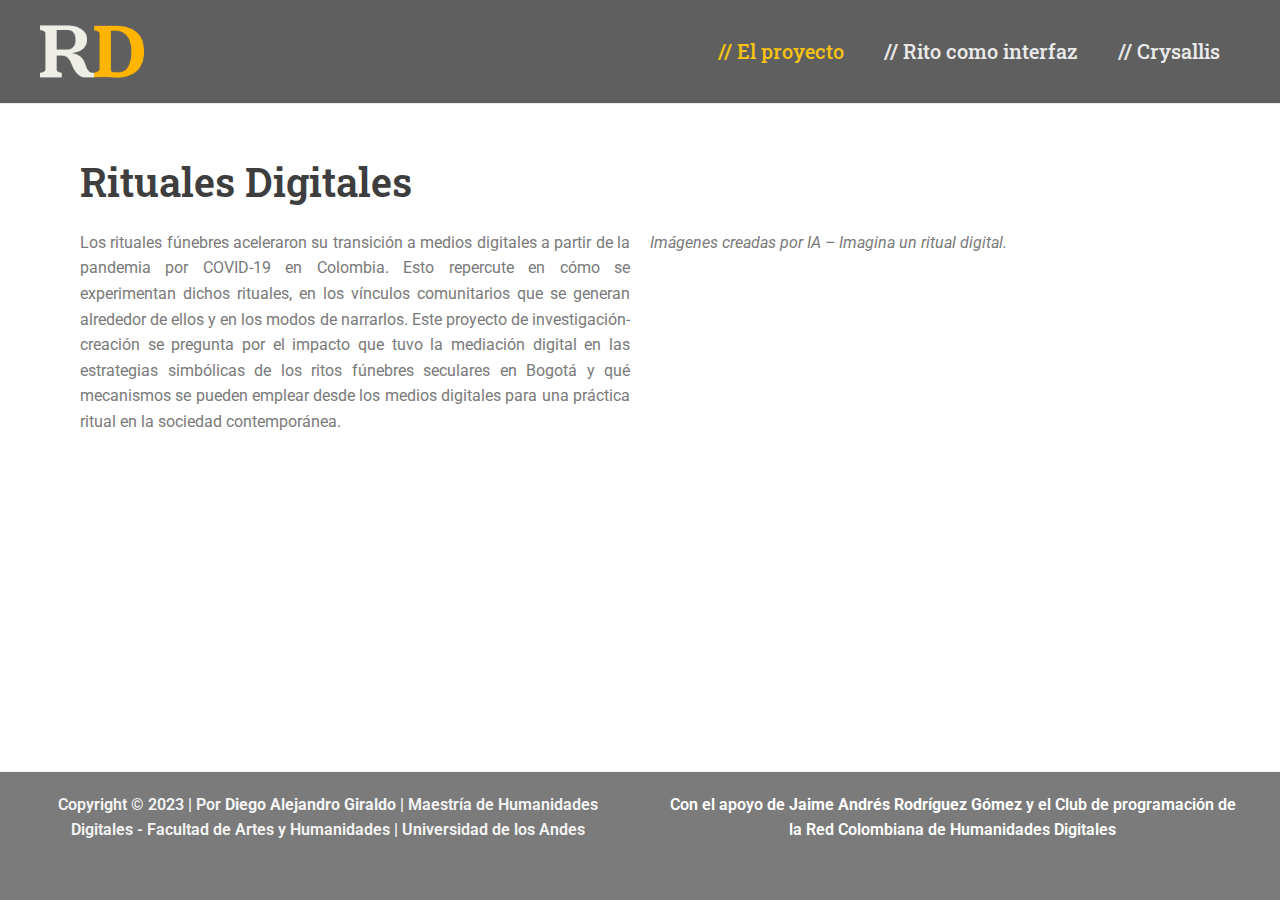
==== commit a24a9352: "Primeras secciones" ====
--- a/index.html
+++ b/index.html
@@ -27,7 +27,7 @@
 	padding: 0 !important;
 }</style>
 	<link rel="stylesheet" id="astra-theme-css-css" href="https://ritualesdigitales.github.io/wp-content/themes/astra/assets/css/minified/main.min.css?ver=4.1.5" media="all">
-<style id="astra-theme-css-inline-css">:root{--ast-container-default-xlg-padding:3em;--ast-container-default-lg-padding:3em;--ast-container-default-slg-padding:2em;--ast-container-default-md-padding:3em;--ast-container-default-sm-padding:3em;--ast-container-default-xs-padding:2.4em;--ast-container-default-xxs-padding:1.8em;--ast-code-block-background:#ECEFF3;--ast-comment-inputs-background:#F9FAFB;}html{font-size:100%;}a{color:#585858;}a:hover,a:focus{color:var(--ast-global-color-0);}body,button,input,select,textarea,.ast-button,.ast-custom-button{font-family:-apple-system,BlinkMacSystemFont,Segoe UI,Roboto,Oxygen-Sans,Ubuntu,Cantarell,Helvetica Neue,sans-serif;font-weight:400;font-size:16px;font-size:1rem;line-height:1.6em;}blockquote{color:var(--ast-global-color-2);}h1,.entry-content h1,h2,.entry-content h2,h3,.entry-content h3,h4,.entry-content h4,h5,.entry-content h5,h6,.entry-content h6,.site-title,.site-title a{font-family:'Roboto Serif',serif;font-weight:600;}.site-title{font-size:26px;font-size:1.625rem;display:block;}header .custom-logo-link img{max-width:104px;}.astra-logo-svg{width:104px;}.site-header .site-description{font-size:15px;font-size:0.9375rem;display:none;}.entry-title{font-size:26px;font-size:1.625rem;}h1,.entry-content h1{font-size:40px;font-size:2.5rem;font-weight:600;font-family:'Roboto Serif',serif;line-height:1.4em;}h2,.entry-content h2{font-size:32px;font-size:2rem;font-weight:600;font-family:'Roboto Serif',serif;line-height:1.25em;}h3,.entry-content h3{font-size:26px;font-size:1.625rem;font-weight:600;font-family:'Roboto Serif',serif;line-height:1.2em;}h4,.entry-content h4{font-size:24px;font-size:1.5rem;line-height:1.2em;font-weight:600;font-family:'Roboto Serif',serif;}h5,.entry-content h5{font-size:20px;font-size:1.25rem;line-height:1.2em;font-weight:600;font-family:'Roboto Serif',serif;}h6,.entry-content h6{font-size:16px;font-size:1rem;line-height:1.25em;font-weight:600;font-family:'Roboto Serif',serif;}::selection{background-color:var(--ast-global-color-0);color:#000000;}body,h1,.entry-title a,.entry-content h1,h2,.entry-content h2,h3,.entry-content h3,h4,.entry-content h4,h5,.entry-content h5,h6,.entry-content h6{color:var(--ast-global-color-2);}.tagcloud a:hover,.tagcloud a:focus,.tagcloud a.current-item{color:#ffffff;border-color:#585858;background-color:#585858;}input:focus,input[type="text"]:focus,input[type="email"]:focus,input[type="url"]:focus,input[type="password"]:focus,input[type="reset"]:focus,input[type="search"]:focus,textarea:focus{border-color:#585858;}input[type="radio"]:checked,input[type=reset],input[type="checkbox"]:checked,input[type="checkbox"]:hover:checked,input[type="checkbox"]:focus:checked,input[type=range]::-webkit-slider-thumb{border-color:#585858;background-color:#585858;box-shadow:none;}.site-footer a:hover + .post-count,.site-footer a:focus + .post-count{background:#585858;border-color:#585858;}.single .nav-links .nav-previous,.single .nav-links .nav-next{color:#585858;}.entry-meta,.entry-meta *{line-height:1.45;color:#585858;}.entry-meta a:hover,.entry-meta a:hover *,.entry-meta a:focus,.entry-meta a:focus *,.page-links > .page-link,.page-links .page-link:hover,.post-navigation a:hover{color:var(--ast-global-color-0);}#cat option,.secondary .calendar_wrap thead a,.secondary .calendar_wrap thead a:visited{color:#585858;}.secondary .calendar_wrap #today,.ast-progress-val span{background:#585858;}.secondary a:hover + .post-count,.secondary a:focus + .post-count{background:#585858;border-color:#585858;}.calendar_wrap #today > a{color:#ffffff;}.page-links .page-link,.single .post-navigation a{color:#585858;}.ast-archive-title{color:var(--ast-global-color-3);}.widget-title{font-size:22px;font-size:1.375rem;color:var(--ast-global-color-3);}.ast-single-post .entry-content a,.ast-comment-content a:not(.ast-comment-edit-reply-wrap a){text-decoration:underline;}.ast-single-post .wp-block-button .wp-block-button__link,.ast-single-post .elementor-button-wrapper .elementor-button,.ast-single-post .entry-content .uagb-tab a,.ast-single-post .entry-content .uagb-ifb-cta a,.ast-single-post .entry-content .wp-block-uagb-buttons a,.ast-single-post .entry-content .uabb-module-content a,.ast-single-post .entry-content .uagb-post-grid a,.ast-single-post .entry-content .uagb-timeline a,.ast-single-post .entry-content .uagb-toc__wrap a,.ast-single-post .entry-content .uagb-taxomony-box a,.ast-single-post .entry-content .woocommerce a,.entry-content .wp-block-latest-posts > li > a,.ast-single-post .entry-content .wp-block-file__button{text-decoration:none;}a:focus-visible,.ast-menu-toggle:focus-visible,.site .skip-link:focus-visible,.wp-block-loginout input:focus-visible,.wp-block-search.wp-block-search__button-inside .wp-block-search__inside-wrapper,.ast-header-navigation-arrow:focus-visible{outline-style:dotted;outline-color:inherit;outline-width:thin;border-color:transparent;}input:focus,input[type="text"]:focus,input[type="email"]:focus,input[type="url"]:focus,input[type="password"]:focus,input[type="reset"]:focus,input[type="search"]:focus,textarea:focus,.wp-block-search__input:focus,[data-section="section-header-mobile-trigger"] .ast-button-wrap .ast-mobile-menu-trigger-minimal:focus,.ast-mobile-popup-drawer.active .menu-toggle-close:focus,.woocommerce-ordering select.orderby:focus,#ast-scroll-top:focus,.woocommerce a.add_to_cart_button:focus,.woocommerce .button.single_add_to_cart_button:focus{border-style:dotted;border-color:inherit;border-width:thin;outline-color:transparent;}.site-logo-img img{ transition:all 0.2s linear;}.ast-page-builder-template .hentry {margin: 0;}.ast-page-builder-template .site-content > .ast-container {max-width: 100%;padding: 0;}.ast-page-builder-template .site-content #primary {padding: 0;margin: 0;}.ast-page-builder-template .no-results {text-align: center;margin: 4em auto;}.ast-page-builder-template .ast-pagination {padding: 2em;}.ast-page-builder-template .entry-header.ast-no-title.ast-no-thumbnail {margin-top: 0;}.ast-page-builder-template .entry-header.ast-header-without-markup {margin-top: 0;margin-bottom: 0;}.ast-page-builder-template .entry-header.ast-no-title.ast-no-meta {margin-bottom: 0;}.ast-page-builder-template.single .post-navigation {padding-bottom: 2em;}.ast-page-builder-template.single-post .site-content > .ast-container {max-width: 100%;}.ast-page-builder-template .entry-header {margin-top: 2em;margin-left: auto;margin-right: auto;}.ast-page-builder-template .ast-archive-description {margin: 2em auto 0;padding-left: 20px;padding-right: 20px;}.ast-page-builder-template .ast-row {margin-left: 0;margin-right: 0;}.single.ast-page-builder-template .entry-header + .entry-content {margin-bottom: 2em;}@media(min-width: 921px) {.ast-page-builder-template.archive.ast-right-sidebar .ast-row article,.ast-page-builder-template.archive.ast-left-sidebar .ast-row article {padding-left: 0;padding-right: 0;}}@media (max-width:921px){#ast-desktop-header{display:none;}}@media (min-width:921px){#ast-mobile-header{display:none;}}.wp-block-buttons.aligncenter{justify-content:center;}@media (max-width:921px){.ast-theme-transparent-header #primary,.ast-theme-transparent-header #secondary{padding:0;}}@media (max-width:921px){.ast-plain-container.ast-no-sidebar #primary{padding:0;}}.ast-plain-container.ast-no-sidebar #primary{margin-top:0;margin-bottom:0;}.wp-block-button.is-style-outline .wp-block-button__link{border-color:var(--ast-global-color-0);}div.wp-block-button.is-style-outline > .wp-block-button__link:not(.has-text-color),div.wp-block-button.wp-block-button__link.is-style-outline:not(.has-text-color){color:var(--ast-global-color-0);}.wp-block-button.is-style-outline .wp-block-button__link:hover,div.wp-block-button.is-style-outline .wp-block-button__link:focus,div.wp-block-button.is-style-outline > .wp-block-button__link:not(.has-text-color):hover,div.wp-block-button.wp-block-button__link.is-style-outline:not(.has-text-color):hover{color:#000000;background-color:var(--ast-global-color-0);border-color:var(--ast-global-color-0);}.post-page-numbers.current .page-link,.ast-pagination .page-numbers.current{color:#000000;border-color:var(--ast-global-color-0);background-color:var(--ast-global-color-0);border-radius:2px;}h1.widget-title{font-weight:600;}h2.widget-title{font-weight:600;}h3.widget-title{font-weight:600;}#page{display:flex;flex-direction:column;min-height:100vh;}.ast-404-layout-1 h1.page-title{color:var(--ast-global-color-2);}.single .post-navigation a{line-height:1em;height:inherit;}.error-404 .page-sub-title{font-size:1.5rem;font-weight:inherit;}.search .site-content .content-area .search-form{margin-bottom:0;}#page .site-content{flex-grow:1;}.widget{margin-bottom:3.5em;}#secondary li{line-height:1.5em;}#secondary .wp-block-group h2{margin-bottom:0.7em;}#secondary h2{font-size:1.7rem;}.ast-separate-container .ast-article-post,.ast-separate-container .ast-article-single,.ast-separate-container .ast-comment-list li.depth-1,.ast-separate-container .comment-respond{padding:3em;}.ast-separate-container .ast-comment-list li.depth-1,.hentry{margin-bottom:2em;}.ast-separate-container .ast-archive-description,.ast-separate-container .ast-author-box{background-color:var(--ast-global-color-5);border-bottom:1px solid var(--ast-border-color);}.ast-separate-container .comments-title{padding:2em 2em 0 2em;}.ast-page-builder-template .comment-form-textarea,.ast-comment-formwrap .ast-grid-common-col{padding:0;}.ast-comment-formwrap{padding:0 20px;display:inline-flex;column-gap:20px;}.archive.ast-page-builder-template .entry-header{margin-top:2em;}.ast-page-builder-template .ast-comment-formwrap{width:100%;}.entry-title{margin-bottom:0.5em;}.ast-archive-description p{font-size:inherit;font-weight:inherit;line-height:inherit;}@media (min-width:921px){.ast-left-sidebar.ast-page-builder-template #secondary,.archive.ast-right-sidebar.ast-page-builder-template .site-main{padding-left:20px;padding-right:20px;}}@media (max-width:544px){.ast-comment-formwrap.ast-row{column-gap:10px;display:inline-block;}#ast-commentform .ast-grid-common-col{position:relative;width:100%;}}@media (min-width:1201px){.ast-separate-container .ast-article-post,.ast-separate-container .ast-article-single,.ast-separate-container .ast-author-box,.ast-separate-container .ast-404-layout-1,.ast-separate-container .no-results{padding:3em;}}@media (max-width:921px){.ast-separate-container #primary,.ast-separate-container #secondary{padding:1.5em 0;}#primary,#secondary{padding:1.5em 0;margin:0;}.ast-left-sidebar #content > .ast-container{display:flex;flex-direction:column-reverse;width:100%;}}@media (min-width:922px){.ast-separate-container.ast-right-sidebar #primary,.ast-separate-container.ast-left-sidebar #primary{border:0;}.search-no-results.ast-separate-container #primary{margin-bottom:4em;}}.wp-block-button .wp-block-button__link{color:#000000;}.wp-block-button .wp-block-button__link:hover,.wp-block-button .wp-block-button__link:focus{color:#000000;background-color:var(--ast-global-color-0);border-color:var(--ast-global-color-0);}.elementor-widget-heading h1.elementor-heading-title{line-height:1.4em;}.elementor-widget-heading h2.elementor-heading-title{line-height:1.25em;}.elementor-widget-heading h3.elementor-heading-title{line-height:1.2em;}.elementor-widget-heading h4.elementor-heading-title{line-height:1.2em;}.elementor-widget-heading h5.elementor-heading-title{line-height:1.2em;}.elementor-widget-heading h6.elementor-heading-title{line-height:1.25em;}.wp-block-button .wp-block-button__link,.wp-block-search .wp-block-search__button,body .wp-block-file .wp-block-file__button{border-color:var(--ast-global-color-0);background-color:var(--ast-global-color-0);color:#000000;font-family:inherit;font-weight:500;line-height:1em;font-size:16px;font-size:1rem;padding-top:15px;padding-right:30px;padding-bottom:15px;padding-left:30px;}@media (max-width:921px){.wp-block-button .wp-block-button__link,.wp-block-search .wp-block-search__button,body .wp-block-file .wp-block-file__button{padding-top:14px;padding-right:28px;padding-bottom:14px;padding-left:28px;}}@media (max-width:544px){.wp-block-button .wp-block-button__link,.wp-block-search .wp-block-search__button,body .wp-block-file .wp-block-file__button{padding-top:12px;padding-right:24px;padding-bottom:12px;padding-left:24px;}}.menu-toggle,button,.ast-button,.ast-custom-button,.button,input#submit,input[type="button"],input[type="submit"],input[type="reset"],form[CLASS*="wp-block-search__"].wp-block-search .wp-block-search__inside-wrapper .wp-block-search__button,body .wp-block-file .wp-block-file__button,.search .search-submit,.woocommerce a.button,.woocommerce button.button,.woocommerce .woocommerce-message a.button,.woocommerce #respond input#submit.alt,.woocommerce input.button.alt,.woocommerce input.button,.woocommerce input.button:disabled,.woocommerce input.button:disabled[disabled],.woocommerce input.button:disabled:hover,.woocommerce input.button:disabled[disabled]:hover,.woocommerce #respond input#submit,.woocommerce button.button.alt.disabled,.wc-block-grid__products .wc-block-grid__product .wp-block-button__link,.wc-block-grid__product-onsale,[CLASS*="wc-block"] button,.woocommerce-js .astra-cart-drawer .astra-cart-drawer-content .woocommerce-mini-cart__buttons .button:not(.checkout):not(.ast-continue-shopping),.woocommerce-js .astra-cart-drawer .astra-cart-drawer-content .woocommerce-mini-cart__buttons a.checkout,.woocommerce button.button.alt.disabled.wc-variation-selection-needed{border-style:solid;border-top-width:0;border-right-width:0;border-left-width:0;border-bottom-width:0;color:#000000;border-color:var(--ast-global-color-0);background-color:var(--ast-global-color-0);padding-top:15px;padding-right:30px;padding-bottom:15px;padding-left:30px;font-family:inherit;font-weight:500;font-size:16px;font-size:1rem;line-height:1em;}button:focus,.menu-toggle:hover,button:hover,.ast-button:hover,.ast-custom-button:hover .button:hover,.ast-custom-button:hover ,input[type=reset]:hover,input[type=reset]:focus,input#submit:hover,input#submit:focus,input[type="button"]:hover,input[type="button"]:focus,input[type="submit"]:hover,input[type="submit"]:focus,form[CLASS*="wp-block-search__"].wp-block-search .wp-block-search__inside-wrapper .wp-block-search__button:hover,form[CLASS*="wp-block-search__"].wp-block-search .wp-block-search__inside-wrapper .wp-block-search__button:focus,body .wp-block-file .wp-block-file__button:hover,body .wp-block-file .wp-block-file__button:focus,.woocommerce a.button:hover,.woocommerce button.button:hover,.woocommerce .woocommerce-message a.button:hover,.woocommerce #respond input#submit:hover,.woocommerce #respond input#submit.alt:hover,.woocommerce input.button.alt:hover,.woocommerce input.button:hover,.woocommerce button.button.alt.disabled:hover,.wc-block-grid__products .wc-block-grid__product .wp-block-button__link:hover,[CLASS*="wc-block"] button:hover,.woocommerce-js .astra-cart-drawer .astra-cart-drawer-content .woocommerce-mini-cart__buttons .button:not(.checkout):not(.ast-continue-shopping):hover,.woocommerce-js .astra-cart-drawer .astra-cart-drawer-content .woocommerce-mini-cart__buttons a.checkout:hover,.woocommerce button.button.alt.disabled.wc-variation-selection-needed:hover{color:#000000;background-color:var(--ast-global-color-0);border-color:var(--ast-global-color-0);}form[CLASS*="wp-block-search__"].wp-block-search .wp-block-search__inside-wrapper .wp-block-search__button.has-icon{padding-top:calc(15px - 3px);padding-right:calc(30px - 3px);padding-bottom:calc(15px - 3px);padding-left:calc(30px - 3px);}@media (max-width:921px){.menu-toggle,button,.ast-button,.ast-custom-button,.button,input#submit,input[type="button"],input[type="submit"],input[type="reset"],form[CLASS*="wp-block-search__"].wp-block-search .wp-block-search__inside-wrapper .wp-block-search__button,body .wp-block-file .wp-block-file__button,.search .search-submit,.woocommerce a.button,.woocommerce button.button,.woocommerce .woocommerce-message a.button,.woocommerce #respond input#submit.alt,.woocommerce input.button.alt,.woocommerce input.button,.woocommerce input.button:disabled,.woocommerce input.button:disabled[disabled],.woocommerce input.button:disabled:hover,.woocommerce input.button:disabled[disabled]:hover,.woocommerce #respond input#submit,.woocommerce button.button.alt.disabled,.wc-block-grid__products .wc-block-grid__product .wp-block-button__link,.wc-block-grid__product-onsale,[CLASS*="wc-block"] button,.woocommerce-js .astra-cart-drawer .astra-cart-drawer-content .woocommerce-mini-cart__buttons .button:not(.checkout):not(.ast-continue-shopping),.woocommerce-js .astra-cart-drawer .astra-cart-drawer-content .woocommerce-mini-cart__buttons a.checkout,.woocommerce button.button.alt.disabled.wc-variation-selection-needed{padding-top:14px;padding-right:28px;padding-bottom:14px;padding-left:28px;}}@media (max-width:544px){.menu-toggle,button,.ast-button,.ast-custom-button,.button,input#submit,input[type="button"],input[type="submit"],input[type="reset"],form[CLASS*="wp-block-search__"].wp-block-search .wp-block-search__inside-wrapper .wp-block-search__button,body .wp-block-file .wp-block-file__button,.search .search-submit,.woocommerce a.button,.woocommerce button.button,.woocommerce .woocommerce-message a.button,.woocommerce #respond input#submit.alt,.woocommerce input.button.alt,.woocommerce input.button,.woocommerce input.button:disabled,.woocommerce input.button:disabled[disabled],.woocommerce input.button:disabled:hover,.woocommerce input.button:disabled[disabled]:hover,.woocommerce #respond input#submit,.woocommerce button.button.alt.disabled,.wc-block-grid__products .wc-block-grid__product .wp-block-button__link,.wc-block-grid__product-onsale,[CLASS*="wc-block"] button,.woocommerce-js .astra-cart-drawer .astra-cart-drawer-content .woocommerce-mini-cart__buttons .button:not(.checkout):not(.ast-continue-shopping),.woocommerce-js .astra-cart-drawer .astra-cart-drawer-content .woocommerce-mini-cart__buttons a.checkout,.woocommerce button.button.alt.disabled.wc-variation-selection-needed{padding-top:12px;padding-right:24px;padding-bottom:12px;padding-left:24px;}}@media (max-width:921px){.ast-mobile-header-stack .main-header-bar .ast-search-menu-icon{display:inline-block;}.ast-header-break-point.ast-header-custom-item-outside .ast-mobile-header-stack .main-header-bar .ast-search-icon{margin:0;}.ast-comment-avatar-wrap img{max-width:2.5em;}.ast-separate-container .ast-comment-list li.depth-1{padding:1.5em 2.14em;}.ast-separate-container .comment-respond{padding:2em 2.14em;}.ast-comment-meta{padding:0 1.8888em 1.3333em;}}@media (min-width:544px){.ast-container{max-width:100%;}}@media (max-width:544px){.ast-separate-container .ast-article-post,.ast-separate-container .ast-article-single,.ast-separate-container .comments-title,.ast-separate-container .ast-archive-description{padding:1.5em 1em;}.ast-separate-container #content .ast-container{padding-left:0.54em;padding-right:0.54em;}.ast-separate-container .ast-comment-list li.depth-1{padding:1.5em 1em;margin-bottom:1.5em;}.ast-separate-container .ast-comment-list .bypostauthor{padding:.5em;}.ast-search-menu-icon.ast-dropdown-active .search-field{width:170px;}}.ast-separate-container{background-color:var(--ast-global-color-5);;background-image:none;;}@media (max-width:921px){.site-title{display:block;}.site-header .site-description{display:none;}.entry-title{font-size:30px;}h1,.entry-content h1{font-size:30px;}h2,.entry-content h2{font-size:25px;}h3,.entry-content h3{font-size:20px;}}@media (max-width:544px){.site-title{display:block;}.site-header .site-description{display:none;}.entry-title{font-size:30px;}h1,.entry-content h1{font-size:30px;}h2,.entry-content h2{font-size:25px;}h3,.entry-content h3{font-size:20px;}}@media (max-width:921px){html{font-size:91.2%;}}@media (max-width:544px){html{font-size:91.2%;}}@media (min-width:922px){.ast-container{max-width:1240px;}}@media (min-width:922px){.site-content .ast-container{display:flex;}}@media (max-width:921px){.site-content .ast-container{flex-direction:column;}}@media (min-width:922px){.main-header-menu .sub-menu .menu-item.ast-left-align-sub-menu:hover > .sub-menu,.main-header-menu .sub-menu .menu-item.ast-left-align-sub-menu.focus > .sub-menu{margin-left:-0px;}}blockquote,cite {font-style: initial;}.wp-block-file {display: flex;align-items: center;flex-wrap: wrap;justify-content: space-between;}.wp-block-pullquote {border: none;}.wp-block-pullquote blockquote::before {content: "\201D";font-family: "Helvetica",sans-serif;display: flex;transform: rotate( 180deg );font-size: 6rem;font-style: normal;line-height: 1;font-weight: bold;align-items: center;justify-content: center;}.has-text-align-right > blockquote::before {justify-content: flex-start;}.has-text-align-left > blockquote::before {justify-content: flex-end;}figure.wp-block-pullquote.is-style-solid-color blockquote {max-width: 100%;text-align: inherit;}html body {--wp--custom--ast-default-block-top-padding: 3em;--wp--custom--ast-default-block-right-padding: 3em;--wp--custom--ast-default-block-bottom-padding: 3em;--wp--custom--ast-default-block-left-padding: 3em;--wp--custom--ast-container-width: 1200px;--wp--custom--ast-content-width-size: 1200px;--wp--custom--ast-wide-width-size: calc(1200px + var(--wp--custom--ast-default-block-left-padding) + var(--wp--custom--ast-default-block-right-padding));}.ast-narrow-container {--wp--custom--ast-content-width-size: 750px;--wp--custom--ast-wide-width-size: 750px;}@media(max-width: 921px) {html body {--wp--custom--ast-default-block-top-padding: 3em;--wp--custom--ast-default-block-right-padding: 2em;--wp--custom--ast-default-block-bottom-padding: 3em;--wp--custom--ast-default-block-left-padding: 2em;}}@media(max-width: 544px) {html body {--wp--custom--ast-default-block-top-padding: 3em;--wp--custom--ast-default-block-right-padding: 1.5em;--wp--custom--ast-default-block-bottom-padding: 3em;--wp--custom--ast-default-block-left-padding: 1.5em;}}.entry-content > .wp-block-group,.entry-content > .wp-block-cover,.entry-content > .wp-block-columns {padding-top: var(--wp--custom--ast-default-block-top-padding);padding-right: var(--wp--custom--ast-default-block-right-padding);padding-bottom: var(--wp--custom--ast-default-block-bottom-padding);padding-left: var(--wp--custom--ast-default-block-left-padding);}.ast-plain-container.ast-no-sidebar .entry-content > .alignfull,.ast-page-builder-template .ast-no-sidebar .entry-content > .alignfull {margin-left: calc( -50vw + 50%);margin-right: calc( -50vw + 50%);max-width: 100vw;width: 100vw;}.ast-plain-container.ast-no-sidebar .entry-content .alignfull .alignfull,.ast-page-builder-template.ast-no-sidebar .entry-content .alignfull .alignfull,.ast-plain-container.ast-no-sidebar .entry-content .alignfull .alignwide,.ast-page-builder-template.ast-no-sidebar .entry-content .alignfull .alignwide,.ast-plain-container.ast-no-sidebar .entry-content .alignwide .alignfull,.ast-page-builder-template.ast-no-sidebar .entry-content .alignwide .alignfull,.ast-plain-container.ast-no-sidebar .entry-content .alignwide .alignwide,.ast-page-builder-template.ast-no-sidebar .entry-content .alignwide .alignwide,.ast-plain-container.ast-no-sidebar .entry-content .wp-block-column .alignfull,.ast-page-builder-template.ast-no-sidebar .entry-content .wp-block-column .alignfull,.ast-plain-container.ast-no-sidebar .entry-content .wp-block-column .alignwide,.ast-page-builder-template.ast-no-sidebar .entry-content .wp-block-column .alignwide {margin-left: auto;margin-right: auto;width: 100%;}[ast-blocks-layout] .wp-block-separator:not(.is-style-dots) {height: 0;}[ast-blocks-layout] .wp-block-separator {margin: 20px auto;}[ast-blocks-layout] .wp-block-separator:not(.is-style-wide):not(.is-style-dots) {max-width: 100px;}[ast-blocks-layout] .wp-block-separator.has-background {padding: 0;}.entry-content[ast-blocks-layout] > * {max-width: var(--wp--custom--ast-content-width-size);margin-left: auto;margin-right: auto;}.entry-content[ast-blocks-layout] > .alignwide {max-width: var(--wp--custom--ast-wide-width-size);}.entry-content[ast-blocks-layout] .alignfull {max-width: none;}.entry-content .wp-block-columns {margin-bottom: 0;}blockquote {margin: 1.5em;border: none;}.wp-block-quote:not(.has-text-align-right):not(.has-text-align-center) {border-left: 5px solid rgba(0,0,0,0.05);}.has-text-align-right > blockquote,blockquote.has-text-align-right {border-right: 5px solid rgba(0,0,0,0.05);}.has-text-align-left > blockquote,blockquote.has-text-align-left {border-left: 5px solid rgba(0,0,0,0.05);}.wp-block-site-tagline,.wp-block-latest-posts .read-more {margin-top: 15px;}.wp-block-loginout p label {display: block;}.wp-block-loginout p:not(.login-remember):not(.login-submit) input {width: 100%;}.wp-block-loginout input:focus {border-color: transparent;}.wp-block-loginout input:focus {outline: thin dotted;}.entry-content .wp-block-media-text .wp-block-media-text__content {padding: 0 0 0 8%;}.entry-content .wp-block-media-text.has-media-on-the-right .wp-block-media-text__content {padding: 0 8% 0 0;}.entry-content .wp-block-media-text.has-background .wp-block-media-text__content {padding: 8%;}.entry-content .wp-block-cover:not([class*="background-color"]) .wp-block-cover__inner-container,.entry-content .wp-block-cover:not([class*="background-color"]) .wp-block-cover-image-text,.entry-content .wp-block-cover:not([class*="background-color"]) .wp-block-cover-text,.entry-content .wp-block-cover-image:not([class*="background-color"]) .wp-block-cover__inner-container,.entry-content .wp-block-cover-image:not([class*="background-color"]) .wp-block-cover-image-text,.entry-content .wp-block-cover-image:not([class*="background-color"]) .wp-block-cover-text {color: var(--ast-global-color-5);}.wp-block-loginout .login-remember input {width: 1.1rem;height: 1.1rem;margin: 0 5px 4px 0;vertical-align: middle;}.wp-block-latest-posts > li > *:first-child,.wp-block-latest-posts:not(.is-grid) > li:first-child {margin-top: 0;}.wp-block-search__inside-wrapper .wp-block-search__input {padding: 0 10px;color: var(--ast-global-color-3);background: var(--ast-global-color-5);border-color: var(--ast-border-color);}.wp-block-latest-posts .read-more {margin-bottom: 1.5em;}.wp-block-search__no-button .wp-block-search__inside-wrapper .wp-block-search__input {padding-top: 5px;padding-bottom: 5px;}.wp-block-latest-posts .wp-block-latest-posts__post-date,.wp-block-latest-posts .wp-block-latest-posts__post-author {font-size: 1rem;}.wp-block-latest-posts > li > *,.wp-block-latest-posts:not(.is-grid) > li {margin-top: 12px;margin-bottom: 12px;}.ast-page-builder-template .entry-content[ast-blocks-layout] > *,.ast-page-builder-template .entry-content[ast-blocks-layout] > .alignfull > * {max-width: none;}.ast-page-builder-template .entry-content[ast-blocks-layout] > .alignwide > * {max-width: var(--wp--custom--ast-wide-width-size);}.ast-page-builder-template .entry-content[ast-blocks-layout] > .inherit-container-width > *,.ast-page-builder-template .entry-content[ast-blocks-layout] > * > *,.entry-content[ast-blocks-layout] > .wp-block-cover .wp-block-cover__inner-container {max-width: var(--wp--custom--ast-content-width-size);margin-left: auto;margin-right: auto;}.entry-content[ast-blocks-layout] .wp-block-cover:not(.alignleft):not(.alignright) {width: auto;}@media(max-width: 1200px) {.ast-separate-container .entry-content > .alignfull,.ast-separate-container .entry-content[ast-blocks-layout] > .alignwide,.ast-plain-container .entry-content[ast-blocks-layout] > .alignwide,.ast-plain-container .entry-content .alignfull {margin-left: calc(-1 * min(var(--ast-container-default-xlg-padding),20px)) ;margin-right: calc(-1 * min(var(--ast-container-default-xlg-padding),20px));}}@media(min-width: 1201px) {.ast-separate-container .entry-content > .alignfull {margin-left: calc(-1 * var(--ast-container-default-xlg-padding) );margin-right: calc(-1 * var(--ast-container-default-xlg-padding) );}.ast-separate-container .entry-content[ast-blocks-layout] > .alignwide,.ast-plain-container .entry-content[ast-blocks-layout] > .alignwide {margin-left: calc(-1 * var(--wp--custom--ast-default-block-left-padding) );margin-right: calc(-1 * var(--wp--custom--ast-default-block-right-padding) );}}@media(min-width: 921px) {.ast-separate-container .entry-content .wp-block-group.alignwide:not(.inherit-container-width) > :where(:not(.alignleft):not(.alignright)),.ast-plain-container .entry-content .wp-block-group.alignwide:not(.inherit-container-width) > :where(:not(.alignleft):not(.alignright)) {max-width: calc( var(--wp--custom--ast-content-width-size) + 80px );}.ast-plain-container.ast-right-sidebar .entry-content[ast-blocks-layout] .alignfull,.ast-plain-container.ast-left-sidebar .entry-content[ast-blocks-layout] .alignfull {margin-left: -60px;margin-right: -60px;}}@media(min-width: 544px) {.entry-content > .alignleft {margin-right: 20px;}.entry-content > .alignright {margin-left: 20px;}}@media (max-width:544px){.wp-block-columns .wp-block-column:not(:last-child){margin-bottom:20px;}.wp-block-latest-posts{margin:0;}}@media( max-width: 600px ) {.entry-content .wp-block-media-text .wp-block-media-text__content,.entry-content .wp-block-media-text.has-media-on-the-right .wp-block-media-text__content {padding: 8% 0 0;}.entry-content .wp-block-media-text.has-background .wp-block-media-text__content {padding: 8%;}}.ast-separate-container .entry-content .uagb-is-root-container {padding-left: 0;}.ast-page-builder-template .entry-header {padding-left: 0;}@media(min-width: 1201px) {.ast-separate-container .entry-content > .uagb-is-root-container {margin-left: 0;margin-right: 0;}}.ast-narrow-container .site-content .wp-block-uagb-image--align-full .wp-block-uagb-image__figure {max-width: 100%;margin-left: auto;margin-right: auto;}.entry-content ul,.entry-content ol {padding: revert;margin: revert;}:root .has-ast-global-color-0-color{color:var(--ast-global-color-0);}:root .has-ast-global-color-0-background-color{background-color:var(--ast-global-color-0);}:root .wp-block-button .has-ast-global-color-0-color{color:var(--ast-global-color-0);}:root .wp-block-button .has-ast-global-color-0-background-color{background-color:var(--ast-global-color-0);}:root .has-ast-global-color-1-color{color:var(--ast-global-color-1);}:root .has-ast-global-color-1-background-color{background-color:var(--ast-global-color-1);}:root .wp-block-button .has-ast-global-color-1-color{color:var(--ast-global-color-1);}:root .wp-block-button .has-ast-global-color-1-background-color{background-color:var(--ast-global-color-1);}:root .has-ast-global-color-2-color{color:var(--ast-global-color-2);}:root .has-ast-global-color-2-background-color{background-color:var(--ast-global-color-2);}:root .wp-block-button .has-ast-global-color-2-color{color:var(--ast-global-color-2);}:root .wp-block-button .has-ast-global-color-2-background-color{background-color:var(--ast-global-color-2);}:root .has-ast-global-color-3-color{color:var(--ast-global-color-3);}:root .has-ast-global-color-3-background-color{background-color:var(--ast-global-color-3);}:root .wp-block-button .has-ast-global-color-3-color{color:var(--ast-global-color-3);}:root .wp-block-button .has-ast-global-color-3-background-color{background-color:var(--ast-global-color-3);}:root .has-ast-global-color-4-color{color:var(--ast-global-color-4);}:root .has-ast-global-color-4-background-color{background-color:var(--ast-global-color-4);}:root .wp-block-button .has-ast-global-color-4-color{color:var(--ast-global-color-4);}:root .wp-block-button .has-ast-global-color-4-background-color{background-color:var(--ast-global-color-4);}:root .has-ast-global-color-5-color{color:var(--ast-global-color-5);}:root .has-ast-global-color-5-background-color{background-color:var(--ast-global-color-5);}:root .wp-block-button .has-ast-global-color-5-color{color:var(--ast-global-color-5);}:root .wp-block-button .has-ast-global-color-5-background-color{background-color:var(--ast-global-color-5);}:root .has-ast-global-color-6-color{color:var(--ast-global-color-6);}:root .has-ast-global-color-6-background-color{background-color:var(--ast-global-color-6);}:root .wp-block-button .has-ast-global-color-6-color{color:var(--ast-global-color-6);}:root .wp-block-button .has-ast-global-color-6-background-color{background-color:var(--ast-global-color-6);}:root .has-ast-global-color-7-color{color:var(--ast-global-color-7);}:root .has-ast-global-color-7-background-color{background-color:var(--ast-global-color-7);}:root .wp-block-button .has-ast-global-color-7-color{color:var(--ast-global-color-7);}:root .wp-block-button .has-ast-global-color-7-background-color{background-color:var(--ast-global-color-7);}:root .has-ast-global-color-8-color{color:var(--ast-global-color-8);}:root .has-ast-global-color-8-background-color{background-color:var(--ast-global-color-8);}:root .wp-block-button .has-ast-global-color-8-color{color:var(--ast-global-color-8);}:root .wp-block-button .has-ast-global-color-8-background-color{background-color:var(--ast-global-color-8);}:root{--ast-global-color-0:#f7c212;--ast-global-color-1:#7b7b7b;--ast-global-color-2:#5f5f5f;--ast-global-color-3:#3e3e3e;--ast-global-color-4:#F5F5F5;--ast-global-color-5:#FFFFFF;--ast-global-color-6:#F2F5F7;--ast-global-color-7:#424242;--ast-global-color-8:#000000;}:root {--ast-border-color : var(--ast-global-color-6);}.ast-single-entry-banner {-js-display: flex;display: flex;flex-direction: column;justify-content: center;text-align: center;position: relative;background: #eeeeee;}.ast-single-entry-banner[data-banner-layout="layout-1"] {max-width: 1200px;background: inherit;padding: 20px 0;}.ast-single-entry-banner[data-banner-width-type="custom"] {margin: 0 auto;width: 100%;}.ast-single-entry-banner + .site-content .entry-header {margin-bottom: 0;}header.entry-header .entry-title{font-weight:600;font-size:32px;font-size:2rem;}header.entry-header > *:not(:last-child){margin-bottom:10px;}.ast-archive-entry-banner {-js-display: flex;display: flex;flex-direction: column;justify-content: center;text-align: center;position: relative;background: #eeeeee;}.ast-archive-entry-banner[data-banner-width-type="custom"] {margin: 0 auto;width: 100%;}.ast-archive-entry-banner[data-banner-layout="layout-1"] {background: inherit;padding: 20px 0;text-align: left;}body.archive .ast-archive-description{max-width:1200px;width:100%;text-align:left;padding-top:3em;padding-right:3em;padding-bottom:3em;padding-left:3em;}body.archive .ast-archive-description .ast-archive-title,body.archive .ast-archive-description .ast-archive-title *{font-weight:600;font-size:32px;font-size:2rem;}body.archive .ast-archive-description > *:not(:last-child){margin-bottom:10px;}@media (max-width:921px){body.archive .ast-archive-description{text-align:left;}}@media (max-width:544px){body.archive .ast-archive-description{text-align:left;}}.ast-breadcrumbs .trail-browse,.ast-breadcrumbs .trail-items,.ast-breadcrumbs .trail-items li{display:inline-block;margin:0;padding:0;border:none;background:inherit;text-indent:0;text-decoration:none;}.ast-breadcrumbs .trail-browse{font-size:inherit;font-style:inherit;font-weight:inherit;color:inherit;}.ast-breadcrumbs .trail-items{list-style:none;}.trail-items li::after{padding:0 0.3em;content:"\00bb";}.trail-items li:last-of-type::after{display:none;}h1,.entry-content h1,h2,.entry-content h2,h3,.entry-content h3,h4,.entry-content h4,h5,.entry-content h5,h6,.entry-content h6{color:var(--ast-global-color-3);}.entry-title a{color:var(--ast-global-color-3);}@media (max-width:921px){.ast-builder-grid-row-container.ast-builder-grid-row-tablet-3-firstrow .ast-builder-grid-row > *:first-child,.ast-builder-grid-row-container.ast-builder-grid-row-tablet-3-lastrow .ast-builder-grid-row > *:last-child{grid-column:1 / -1;}}@media (max-width:544px){.ast-builder-grid-row-container.ast-builder-grid-row-mobile-3-firstrow .ast-builder-grid-row > *:first-child,.ast-builder-grid-row-container.ast-builder-grid-row-mobile-3-lastrow .ast-builder-grid-row > *:last-child{grid-column:1 / -1;}}.ast-builder-layout-element[data-section="title_tagline"]{display:flex;}@media (max-width:921px){.ast-header-break-point .ast-builder-layout-element[data-section="title_tagline"]{display:flex;}}@media (max-width:544px){.ast-header-break-point .ast-builder-layout-element[data-section="title_tagline"]{display:flex;}}.ast-builder-menu-1{font-family:'Roboto Slab',serif;font-weight:500;}.ast-builder-menu-1 .menu-item > .menu-link{font-size:20px;font-size:1.25rem;color:#eaeaea;}.ast-builder-menu-1 .menu-item > .ast-menu-toggle{color:#eaeaea;}.ast-builder-menu-1 .menu-item:hover > .menu-link,.ast-builder-menu-1 .inline-on-mobile .menu-item:hover > .ast-menu-toggle{color:var(--ast-global-color-0);}.ast-builder-menu-1 .menu-item:hover > .ast-menu-toggle{color:var(--ast-global-color-0);}.ast-builder-menu-1 .menu-item.current-menu-item > .menu-link,.ast-builder-menu-1 .inline-on-mobile .menu-item.current-menu-item > .ast-menu-toggle,.ast-builder-menu-1 .current-menu-ancestor > .menu-link{color:var(--ast-global-color-0);}.ast-builder-menu-1 .menu-item.current-menu-item > .ast-menu-toggle{color:var(--ast-global-color-0);}.ast-builder-menu-1 .sub-menu,.ast-builder-menu-1 .inline-on-mobile .sub-menu{border-top-width:2px;border-bottom-width:0px;border-right-width:0px;border-left-width:0px;border-color:var(--ast-global-color-0);border-style:solid;}.ast-builder-menu-1 .main-header-menu > .menu-item > .sub-menu,.ast-builder-menu-1 .main-header-menu > .menu-item > .astra-full-megamenu-wrapper{margin-top:0px;}.ast-desktop .ast-builder-menu-1 .main-header-menu > .menu-item > .sub-menu:before,.ast-desktop .ast-builder-menu-1 .main-header-menu > .menu-item > .astra-full-megamenu-wrapper:before{height:calc( 0px + 5px );}.ast-desktop .ast-builder-menu-1 .menu-item .sub-menu .menu-link{border-style:none;}@media (max-width:921px){.ast-header-break-point .ast-builder-menu-1 .menu-item.menu-item-has-children > .ast-menu-toggle{top:0;}.ast-builder-menu-1 .menu-item-has-children > .menu-link:after{content:unset;}.ast-builder-menu-1 .main-header-menu > .menu-item > .sub-menu,.ast-builder-menu-1 .main-header-menu > .menu-item > .astra-full-megamenu-wrapper{margin-top:0;}}@media (max-width:544px){.ast-header-break-point .ast-builder-menu-1 .menu-item.menu-item-has-children > .ast-menu-toggle{top:0;}.ast-builder-menu-1 .main-header-menu > .menu-item > .sub-menu,.ast-builder-menu-1 .main-header-menu > .menu-item > .astra-full-megamenu-wrapper{margin-top:0;}}.ast-builder-menu-1{display:flex;}@media (max-width:921px){.ast-header-break-point .ast-builder-menu-1{display:flex;}}@media (max-width:544px){.ast-header-break-point .ast-builder-menu-1{display:flex;}}.ast-desktop .ast-menu-hover-style-underline > .menu-item > .menu-link:before,.ast-desktop .ast-menu-hover-style-overline > .menu-item > .menu-link:before {content: "";position: absolute;width: 100%;right: 50%;height: 1px;background-color: transparent;transform: scale(0,0) translate(-50%,0);transition: transform .3s ease-in-out,color .0s ease-in-out;}.ast-desktop .ast-menu-hover-style-underline > .menu-item:hover > .menu-link:before,.ast-desktop .ast-menu-hover-style-overline > .menu-item:hover > .menu-link:before {width: calc(100% - 1.2em);background-color: currentColor;transform: scale(1,1) translate(50%,0);}.ast-desktop .ast-menu-hover-style-underline > .menu-item > .menu-link:before {bottom: 0;}.ast-desktop .ast-menu-hover-style-overline > .menu-item > .menu-link:before {top: 0;}.ast-desktop .ast-menu-hover-style-zoom > .menu-item > .menu-link:hover {transition: all .3s ease;transform: scale(1.2);}.site-below-footer-wrap{padding-top:20px;padding-bottom:20px;}.site-below-footer-wrap[data-section="section-below-footer-builder"]{background-color:var(--ast-global-color-5);;min-height:80px;border-style:solid;border-width:0px;border-top-width:1px;border-top-color:var(--ast-global-color-6);}.site-below-footer-wrap[data-section="section-below-footer-builder"] .ast-builder-grid-row{max-width:1200px;margin-left:auto;margin-right:auto;}.site-below-footer-wrap[data-section="section-below-footer-builder"] .ast-builder-grid-row,.site-below-footer-wrap[data-section="section-below-footer-builder"] .site-footer-section{align-items:flex-start;}.site-below-footer-wrap[data-section="section-below-footer-builder"].ast-footer-row-inline .site-footer-section{display:flex;margin-bottom:0;}.ast-builder-grid-row-full .ast-builder-grid-row{grid-template-columns:1fr;}@media (max-width:921px){.site-below-footer-wrap[data-section="section-below-footer-builder"].ast-footer-row-tablet-inline .site-footer-section{display:flex;margin-bottom:0;}.site-below-footer-wrap[data-section="section-below-footer-builder"].ast-footer-row-tablet-stack .site-footer-section{display:block;margin-bottom:10px;}.ast-builder-grid-row-container.ast-builder-grid-row-tablet-full .ast-builder-grid-row{grid-template-columns:1fr;}}@media (max-width:544px){.site-below-footer-wrap[data-section="section-below-footer-builder"].ast-footer-row-mobile-inline .site-footer-section{display:flex;margin-bottom:0;}.site-below-footer-wrap[data-section="section-below-footer-builder"].ast-footer-row-mobile-stack .site-footer-section{display:block;margin-bottom:10px;}.ast-builder-grid-row-container.ast-builder-grid-row-mobile-full .ast-builder-grid-row{grid-template-columns:1fr;}}.site-below-footer-wrap[data-section="section-below-footer-builder"]{display:grid;}@media (max-width:921px){.ast-header-break-point .site-below-footer-wrap[data-section="section-below-footer-builder"]{display:grid;}}@media (max-width:544px){.ast-header-break-point .site-below-footer-wrap[data-section="section-below-footer-builder"]{display:grid;}}.ast-footer-copyright{text-align:center;}.ast-footer-copyright {color:var(--ast-global-color-3);}@media (max-width:921px){.ast-footer-copyright{text-align:center;}}@media (max-width:544px){.ast-footer-copyright{text-align:center;}}.ast-footer-copyright {font-size:16px;font-size:1rem;}.ast-footer-copyright.ast-builder-layout-element{display:flex;}@media (max-width:921px){.ast-header-break-point .ast-footer-copyright.ast-builder-layout-element{display:flex;}}@media (max-width:544px){.ast-header-break-point .ast-footer-copyright.ast-builder-layout-element{display:flex;}}.footer-widget-area.widget-area.site-footer-focus-item{width:auto;}.elementor-widget-heading .elementor-heading-title{margin:0;}.elementor-page .ast-menu-toggle{color:unset !important;background:unset !important;}.elementor-post.elementor-grid-item.hentry{margin-bottom:0;}.woocommerce div.product .elementor-element.elementor-products-grid .related.products ul.products li.product,.elementor-element .elementor-wc-products .woocommerce[class*='columns-'] ul.products li.product{width:auto;margin:0;float:none;}.elementor-toc__list-wrapper{margin:0;}.ast-left-sidebar .elementor-section.elementor-section-stretched,.ast-right-sidebar .elementor-section.elementor-section-stretched{max-width:100%;left:0 !important;}.elementor-template-full-width .ast-container{display:block;}@media (max-width:544px){.elementor-element .elementor-wc-products .woocommerce[class*="columns-"] ul.products li.product{width:auto;margin:0;}.elementor-element .woocommerce .woocommerce-result-count{float:none;}}.ast-header-break-point .main-header-bar{border-bottom-width:1px;}@media (min-width:922px){.main-header-bar{border-bottom-width:1px;}}.main-header-menu .menu-item, #astra-footer-menu .menu-item, .main-header-bar .ast-masthead-custom-menu-items{-js-display:flex;display:flex;-webkit-box-pack:center;-webkit-justify-content:center;-moz-box-pack:center;-ms-flex-pack:center;justify-content:center;-webkit-box-orient:vertical;-webkit-box-direction:normal;-webkit-flex-direction:column;-moz-box-orient:vertical;-moz-box-direction:normal;-ms-flex-direction:column;flex-direction:column;}.main-header-menu > .menu-item > .menu-link, #astra-footer-menu > .menu-item > .menu-link{height:100%;-webkit-box-align:center;-webkit-align-items:center;-moz-box-align:center;-ms-flex-align:center;align-items:center;-js-display:flex;display:flex;}.ast-header-break-point .main-navigation ul .menu-item .menu-link .icon-arrow:first-of-type svg{top:.2em;margin-top:0px;margin-left:0px;width:.65em;transform:translate(0, -2px) rotateZ(270deg);}.ast-mobile-popup-content .ast-submenu-expanded > .ast-menu-toggle{transform:rotateX(180deg);overflow-y:auto;}.ast-separate-container .blog-layout-1, .ast-separate-container .blog-layout-2, .ast-separate-container .blog-layout-3{background-color:transparent;background-image:none;}.ast-separate-container .ast-article-post{background-color:var(--ast-global-color-5);;background-image:none;;}@media (max-width:921px){.ast-separate-container .ast-article-post{background-color:var(--ast-global-color-5);;background-image:none;;}}@media (max-width:544px){.ast-separate-container .ast-article-post{background-color:var(--ast-global-color-5);;background-image:none;;}}.ast-separate-container .ast-article-single:not(.ast-related-post), .ast-separate-container .comments-area .comment-respond,.ast-separate-container .comments-area .ast-comment-list li, .ast-separate-container .ast-woocommerce-container, .ast-separate-container .error-404, .ast-separate-container .no-results, .single.ast-separate-container .site-main .ast-author-meta, .ast-separate-container .related-posts-title-wrapper, .ast-separate-container.ast-two-container #secondary .widget,.ast-separate-container .comments-count-wrapper, .ast-box-layout.ast-plain-container .site-content,.ast-padded-layout.ast-plain-container .site-content, .ast-separate-container .comments-area .comments-title, .ast-narrow-container .site-content{background-color:var(--ast-global-color-5);;background-image:none;;}@media (max-width:921px){.ast-separate-container .ast-article-single:not(.ast-related-post), .ast-separate-container .comments-area .comment-respond,.ast-separate-container .comments-area .ast-comment-list li, .ast-separate-container .ast-woocommerce-container, .ast-separate-container .error-404, .ast-separate-container .no-results, .single.ast-separate-container .site-main .ast-author-meta, .ast-separate-container .related-posts-title-wrapper, .ast-separate-container.ast-two-container #secondary .widget,.ast-separate-container .comments-count-wrapper, .ast-box-layout.ast-plain-container .site-content,.ast-padded-layout.ast-plain-container .site-content, .ast-separate-container .comments-area .comments-title, .ast-narrow-container .site-content{background-color:var(--ast-global-color-5);;background-image:none;;}}@media (max-width:544px){.ast-separate-container .ast-article-single:not(.ast-related-post), .ast-separate-container .comments-area .comment-respond,.ast-separate-container .comments-area .ast-comment-list li, .ast-separate-container .ast-woocommerce-container, .ast-separate-container .error-404, .ast-separate-container .no-results, .single.ast-separate-container .site-main .ast-author-meta, .ast-separate-container .related-posts-title-wrapper, .ast-separate-container.ast-two-container #secondary .widget,.ast-separate-container .comments-count-wrapper, .ast-box-layout.ast-plain-container .site-content,.ast-padded-layout.ast-plain-container .site-content, .ast-separate-container .comments-area .comments-title, .ast-narrow-container .site-content{background-color:var(--ast-global-color-5);;background-image:none;;}}.ast-plain-container, .ast-page-builder-template{background-color:var(--ast-global-color-5);;background-image:none;;}@media (max-width:921px){.ast-plain-container, .ast-page-builder-template{background-color:var(--ast-global-color-5);;background-image:none;;}}@media (max-width:544px){.ast-plain-container, .ast-page-builder-template{background-color:var(--ast-global-color-5);;background-image:none;;}}
+<style id="astra-theme-css-inline-css">:root{--ast-container-default-xlg-padding:3em;--ast-container-default-lg-padding:3em;--ast-container-default-slg-padding:2em;--ast-container-default-md-padding:3em;--ast-container-default-sm-padding:3em;--ast-container-default-xs-padding:2.4em;--ast-container-default-xxs-padding:1.8em;--ast-code-block-background:#ECEFF3;--ast-comment-inputs-background:#F9FAFB;}html{font-size:100%;}a{color:#585858;}a:hover,a:focus{color:var(--ast-global-color-0);}body,button,input,select,textarea,.ast-button,.ast-custom-button{font-family:Helvetica,Verdana,Arial,sans-serif;font-weight:400;font-size:16px;font-size:1rem;line-height:1.6em;}blockquote{color:var(--ast-global-color-2);}p,.entry-content p{margin-bottom:2.31em;}h1,.entry-content h1,h2,.entry-content h2,h3,.entry-content h3,h4,.entry-content h4,h5,.entry-content h5,h6,.entry-content h6,.site-title,.site-title a{font-family:'Roboto Slab',serif;font-weight:600;}.site-title{font-size:26px;font-size:1.625rem;display:block;}header .custom-logo-link img{max-width:104px;}.astra-logo-svg{width:104px;}.site-header .site-description{font-size:15px;font-size:0.9375rem;display:none;}.entry-title{font-size:26px;font-size:1.625rem;}h1,.entry-content h1{font-size:40px;font-size:2.5rem;font-weight:600;font-family:'Roboto Slab',serif;line-height:1.4em;}h2,.entry-content h2{font-size:32px;font-size:2rem;font-weight:400;font-family:'Roboto Slab',serif;line-height:1.25em;}h3,.entry-content h3{font-size:26px;font-size:1.625rem;font-weight:600;font-family:'Roboto Slab',serif;line-height:1.2em;}h4,.entry-content h4{font-size:24px;font-size:1.5rem;line-height:1.2em;font-weight:600;font-family:'Roboto Slab',serif;}h5,.entry-content h5{font-size:20px;font-size:1.25rem;line-height:1.2em;font-weight:600;font-family:'Roboto Slab',serif;}h6,.entry-content h6{font-size:16px;font-size:1rem;line-height:1.25em;font-weight:600;font-family:'Roboto Slab',serif;}::selection{background-color:var(--ast-global-color-0);color:#000000;}body,h1,.entry-title a,.entry-content h1,h2,.entry-content h2,h3,.entry-content h3,h4,.entry-content h4,h5,.entry-content h5,h6,.entry-content h6{color:var(--ast-global-color-2);}.tagcloud a:hover,.tagcloud a:focus,.tagcloud a.current-item{color:#ffffff;border-color:#585858;background-color:#585858;}input:focus,input[type="text"]:focus,input[type="email"]:focus,input[type="url"]:focus,input[type="password"]:focus,input[type="reset"]:focus,input[type="search"]:focus,textarea:focus{border-color:#585858;}input[type="radio"]:checked,input[type=reset],input[type="checkbox"]:checked,input[type="checkbox"]:hover:checked,input[type="checkbox"]:focus:checked,input[type=range]::-webkit-slider-thumb{border-color:#585858;background-color:#585858;box-shadow:none;}.site-footer a:hover + .post-count,.site-footer a:focus + .post-count{background:#585858;border-color:#585858;}.single .nav-links .nav-previous,.single .nav-links .nav-next{color:#585858;}.entry-meta,.entry-meta *{line-height:1.45;color:#585858;}.entry-meta a:hover,.entry-meta a:hover *,.entry-meta a:focus,.entry-meta a:focus *,.page-links > .page-link,.page-links .page-link:hover,.post-navigation a:hover{color:var(--ast-global-color-0);}#cat option,.secondary .calendar_wrap thead a,.secondary .calendar_wrap thead a:visited{color:#585858;}.secondary .calendar_wrap #today,.ast-progress-val span{background:#585858;}.secondary a:hover + .post-count,.secondary a:focus + .post-count{background:#585858;border-color:#585858;}.calendar_wrap #today > a{color:#ffffff;}.page-links .page-link,.single .post-navigation a{color:#585858;}.ast-archive-title{color:var(--ast-global-color-3);}.widget-title{font-size:22px;font-size:1.375rem;color:var(--ast-global-color-3);}.ast-single-post .entry-content a,.ast-comment-content a:not(.ast-comment-edit-reply-wrap a){text-decoration:underline;}.ast-single-post .wp-block-button .wp-block-button__link,.ast-single-post .elementor-button-wrapper .elementor-button,.ast-single-post .entry-content .uagb-tab a,.ast-single-post .entry-content .uagb-ifb-cta a,.ast-single-post .entry-content .wp-block-uagb-buttons a,.ast-single-post .entry-content .uabb-module-content a,.ast-single-post .entry-content .uagb-post-grid a,.ast-single-post .entry-content .uagb-timeline a,.ast-single-post .entry-content .uagb-toc__wrap a,.ast-single-post .entry-content .uagb-taxomony-box a,.ast-single-post .entry-content .woocommerce a,.entry-content .wp-block-latest-posts > li > a,.ast-single-post .entry-content .wp-block-file__button{text-decoration:none;}a:focus-visible,.ast-menu-toggle:focus-visible,.site .skip-link:focus-visible,.wp-block-loginout input:focus-visible,.wp-block-search.wp-block-search__button-inside .wp-block-search__inside-wrapper,.ast-header-navigation-arrow:focus-visible{outline-style:dotted;outline-color:inherit;outline-width:thin;border-color:transparent;}input:focus,input[type="text"]:focus,input[type="email"]:focus,input[type="url"]:focus,input[type="password"]:focus,input[type="reset"]:focus,input[type="search"]:focus,textarea:focus,.wp-block-search__input:focus,[data-section="section-header-mobile-trigger"] .ast-button-wrap .ast-mobile-menu-trigger-minimal:focus,.ast-mobile-popup-drawer.active .menu-toggle-close:focus,.woocommerce-ordering select.orderby:focus,#ast-scroll-top:focus,.woocommerce a.add_to_cart_button:focus,.woocommerce .button.single_add_to_cart_button:focus{border-style:dotted;border-color:inherit;border-width:thin;outline-color:transparent;}.site-logo-img img{ transition:all 0.2s linear;}.ast-page-builder-template .hentry {margin: 0;}.ast-page-builder-template .site-content > .ast-container {max-width: 100%;padding: 0;}.ast-page-builder-template .site-content #primary {padding: 0;margin: 0;}.ast-page-builder-template .no-results {text-align: center;margin: 4em auto;}.ast-page-builder-template .ast-pagination {padding: 2em;}.ast-page-builder-template .entry-header.ast-no-title.ast-no-thumbnail {margin-top: 0;}.ast-page-builder-template .entry-header.ast-header-without-markup {margin-top: 0;margin-bottom: 0;}.ast-page-builder-template .entry-header.ast-no-title.ast-no-meta {margin-bottom: 0;}.ast-page-builder-template.single .post-navigation {padding-bottom: 2em;}.ast-page-builder-template.single-post .site-content > .ast-container {max-width: 100%;}.ast-page-builder-template .entry-header {margin-top: 2em;margin-left: auto;margin-right: auto;}.ast-page-builder-template .ast-archive-description {margin: 2em auto 0;padding-left: 20px;padding-right: 20px;}.ast-page-builder-template .ast-row {margin-left: 0;margin-right: 0;}.single.ast-page-builder-template .entry-header + .entry-content {margin-bottom: 2em;}@media(min-width: 921px) {.ast-page-builder-template.archive.ast-right-sidebar .ast-row article,.ast-page-builder-template.archive.ast-left-sidebar .ast-row article {padding-left: 0;padding-right: 0;}}@media (max-width:921px){#ast-desktop-header{display:none;}}@media (min-width:921px){#ast-mobile-header{display:none;}}.wp-block-buttons.aligncenter{justify-content:center;}@media (max-width:921px){.ast-theme-transparent-header #primary,.ast-theme-transparent-header #secondary{padding:0;}}@media (max-width:921px){.ast-plain-container.ast-no-sidebar #primary{padding:0;}}.ast-plain-container.ast-no-sidebar #primary{margin-top:0;margin-bottom:0;}.wp-block-button.is-style-outline .wp-block-button__link{border-color:var(--ast-global-color-0);}div.wp-block-button.is-style-outline > .wp-block-button__link:not(.has-text-color),div.wp-block-button.wp-block-button__link.is-style-outline:not(.has-text-color){color:var(--ast-global-color-0);}.wp-block-button.is-style-outline .wp-block-button__link:hover,div.wp-block-button.is-style-outline .wp-block-button__link:focus,div.wp-block-button.is-style-outline > .wp-block-button__link:not(.has-text-color):hover,div.wp-block-button.wp-block-button__link.is-style-outline:not(.has-text-color):hover{color:#000000;background-color:var(--ast-global-color-0);border-color:var(--ast-global-color-0);}.post-page-numbers.current .page-link,.ast-pagination .page-numbers.current{color:#000000;border-color:var(--ast-global-color-0);background-color:var(--ast-global-color-0);border-radius:2px;}h1.widget-title{font-weight:600;}h2.widget-title{font-weight:400;}h3.widget-title{font-weight:600;}#page{display:flex;flex-direction:column;min-height:100vh;}.ast-404-layout-1 h1.page-title{color:var(--ast-global-color-2);}.single .post-navigation a{line-height:1em;height:inherit;}.error-404 .page-sub-title{font-size:1.5rem;font-weight:inherit;}.search .site-content .content-area .search-form{margin-bottom:0;}#page .site-content{flex-grow:1;}.widget{margin-bottom:3.5em;}#secondary li{line-height:1.5em;}#secondary .wp-block-group h2{margin-bottom:0.7em;}#secondary h2{font-size:1.7rem;}.ast-separate-container .ast-article-post,.ast-separate-container .ast-article-single,.ast-separate-container .ast-comment-list li.depth-1,.ast-separate-container .comment-respond{padding:3em;}.ast-separate-container .ast-comment-list li.depth-1,.hentry{margin-bottom:2em;}.ast-separate-container .ast-archive-description,.ast-separate-container .ast-author-box{background-color:var(--ast-global-color-5);border-bottom:1px solid var(--ast-border-color);}.ast-separate-container .comments-title{padding:2em 2em 0 2em;}.ast-page-builder-template .comment-form-textarea,.ast-comment-formwrap .ast-grid-common-col{padding:0;}.ast-comment-formwrap{padding:0 20px;display:inline-flex;column-gap:20px;}.archive.ast-page-builder-template .entry-header{margin-top:2em;}.ast-page-builder-template .ast-comment-formwrap{width:100%;}.entry-title{margin-bottom:0.5em;}.ast-archive-description p{font-size:inherit;font-weight:inherit;line-height:inherit;}@media (min-width:921px){.ast-left-sidebar.ast-page-builder-template #secondary,.archive.ast-right-sidebar.ast-page-builder-template .site-main{padding-left:20px;padding-right:20px;}}@media (max-width:544px){.ast-comment-formwrap.ast-row{column-gap:10px;display:inline-block;}#ast-commentform .ast-grid-common-col{position:relative;width:100%;}}@media (min-width:1201px){.ast-separate-container .ast-article-post,.ast-separate-container .ast-article-single,.ast-separate-container .ast-author-box,.ast-separate-container .ast-404-layout-1,.ast-separate-container .no-results{padding:3em;}}@media (max-width:921px){.ast-separate-container #primary,.ast-separate-container #secondary{padding:1.5em 0;}#primary,#secondary{padding:1.5em 0;margin:0;}.ast-left-sidebar #content > .ast-container{display:flex;flex-direction:column-reverse;width:100%;}}@media (min-width:922px){.ast-separate-container.ast-right-sidebar #primary,.ast-separate-container.ast-left-sidebar #primary{border:0;}.search-no-results.ast-separate-container #primary{margin-bottom:4em;}}.wp-block-button .wp-block-button__link{color:#000000;}.wp-block-button .wp-block-button__link:hover,.wp-block-button .wp-block-button__link:focus{color:#000000;background-color:var(--ast-global-color-0);border-color:var(--ast-global-color-0);}.elementor-widget-heading h1.elementor-heading-title{line-height:1.4em;}.elementor-widget-heading h2.elementor-heading-title{line-height:1.25em;}.elementor-widget-heading h3.elementor-heading-title{line-height:1.2em;}.elementor-widget-heading h4.elementor-heading-title{line-height:1.2em;}.elementor-widget-heading h5.elementor-heading-title{line-height:1.2em;}.elementor-widget-heading h6.elementor-heading-title{line-height:1.25em;}.wp-block-button .wp-block-button__link,.wp-block-search .wp-block-search__button,body .wp-block-file .wp-block-file__button{border-color:var(--ast-global-color-0);background-color:var(--ast-global-color-0);color:#000000;font-family:inherit;font-weight:500;line-height:1em;font-size:16px;font-size:1rem;padding-top:15px;padding-right:30px;padding-bottom:15px;padding-left:30px;}@media (max-width:921px){.wp-block-button .wp-block-button__link,.wp-block-search .wp-block-search__button,body .wp-block-file .wp-block-file__button{padding-top:14px;padding-right:28px;padding-bottom:14px;padding-left:28px;}}@media (max-width:544px){.wp-block-button .wp-block-button__link,.wp-block-search .wp-block-search__button,body .wp-block-file .wp-block-file__button{padding-top:12px;padding-right:24px;padding-bottom:12px;padding-left:24px;}}.menu-toggle,button,.ast-button,.ast-custom-button,.button,input#submit,input[type="button"],input[type="submit"],input[type="reset"],form[CLASS*="wp-block-search__"].wp-block-search .wp-block-search__inside-wrapper .wp-block-search__button,body .wp-block-file .wp-block-file__button,.search .search-submit,.woocommerce a.button,.woocommerce button.button,.woocommerce .woocommerce-message a.button,.woocommerce #respond input#submit.alt,.woocommerce input.button.alt,.woocommerce input.button,.woocommerce input.button:disabled,.woocommerce input.button:disabled[disabled],.woocommerce input.button:disabled:hover,.woocommerce input.button:disabled[disabled]:hover,.woocommerce #respond input#submit,.woocommerce button.button.alt.disabled,.wc-block-grid__products .wc-block-grid__product .wp-block-button__link,.wc-block-grid__product-onsale,[CLASS*="wc-block"] button,.woocommerce-js .astra-cart-drawer .astra-cart-drawer-content .woocommerce-mini-cart__buttons .button:not(.checkout):not(.ast-continue-shopping),.woocommerce-js .astra-cart-drawer .astra-cart-drawer-content .woocommerce-mini-cart__buttons a.checkout,.woocommerce button.button.alt.disabled.wc-variation-selection-needed{border-style:solid;border-top-width:0;border-right-width:0;border-left-width:0;border-bottom-width:0;color:#000000;border-color:var(--ast-global-color-0);background-color:var(--ast-global-color-0);padding-top:15px;padding-right:30px;padding-bottom:15px;padding-left:30px;font-family:inherit;font-weight:500;font-size:16px;font-size:1rem;line-height:1em;}button:focus,.menu-toggle:hover,button:hover,.ast-button:hover,.ast-custom-button:hover .button:hover,.ast-custom-button:hover ,input[type=reset]:hover,input[type=reset]:focus,input#submit:hover,input#submit:focus,input[type="button"]:hover,input[type="button"]:focus,input[type="submit"]:hover,input[type="submit"]:focus,form[CLASS*="wp-block-search__"].wp-block-search .wp-block-search__inside-wrapper .wp-block-search__button:hover,form[CLASS*="wp-block-search__"].wp-block-search .wp-block-search__inside-wrapper .wp-block-search__button:focus,body .wp-block-file .wp-block-file__button:hover,body .wp-block-file .wp-block-file__button:focus,.woocommerce a.button:hover,.woocommerce button.button:hover,.woocommerce .woocommerce-message a.button:hover,.woocommerce #respond input#submit:hover,.woocommerce #respond input#submit.alt:hover,.woocommerce input.button.alt:hover,.woocommerce input.button:hover,.woocommerce button.button.alt.disabled:hover,.wc-block-grid__products .wc-block-grid__product .wp-block-button__link:hover,[CLASS*="wc-block"] button:hover,.woocommerce-js .astra-cart-drawer .astra-cart-drawer-content .woocommerce-mini-cart__buttons .button:not(.checkout):not(.ast-continue-shopping):hover,.woocommerce-js .astra-cart-drawer .astra-cart-drawer-content .woocommerce-mini-cart__buttons a.checkout:hover,.woocommerce button.button.alt.disabled.wc-variation-selection-needed:hover{color:#000000;background-color:var(--ast-global-color-0);border-color:var(--ast-global-color-0);}form[CLASS*="wp-block-search__"].wp-block-search .wp-block-search__inside-wrapper .wp-block-search__button.has-icon{padding-top:calc(15px - 3px);padding-right:calc(30px - 3px);padding-bottom:calc(15px - 3px);padding-left:calc(30px - 3px);}@media (max-width:921px){.menu-toggle,button,.ast-button,.ast-custom-button,.button,input#submit,input[type="button"],input[type="submit"],input[type="reset"],form[CLASS*="wp-block-search__"].wp-block-search .wp-block-search__inside-wrapper .wp-block-search__button,body .wp-block-file .wp-block-file__button,.search .search-submit,.woocommerce a.button,.woocommerce button.button,.woocommerce .woocommerce-message a.button,.woocommerce #respond input#submit.alt,.woocommerce input.button.alt,.woocommerce input.button,.woocommerce input.button:disabled,.woocommerce input.button:disabled[disabled],.woocommerce input.button:disabled:hover,.woocommerce input.button:disabled[disabled]:hover,.woocommerce #respond input#submit,.woocommerce button.button.alt.disabled,.wc-block-grid__products .wc-block-grid__product .wp-block-button__link,.wc-block-grid__product-onsale,[CLASS*="wc-block"] button,.woocommerce-js .astra-cart-drawer .astra-cart-drawer-content .woocommerce-mini-cart__buttons .button:not(.checkout):not(.ast-continue-shopping),.woocommerce-js .astra-cart-drawer .astra-cart-drawer-content .woocommerce-mini-cart__buttons a.checkout,.woocommerce button.button.alt.disabled.wc-variation-selection-needed{padding-top:14px;padding-right:28px;padding-bottom:14px;padding-left:28px;}}@media (max-width:544px){.menu-toggle,button,.ast-button,.ast-custom-button,.button,input#submit,input[type="button"],input[type="submit"],input[type="reset"],form[CLASS*="wp-block-search__"].wp-block-search .wp-block-search__inside-wrapper .wp-block-search__button,body .wp-block-file .wp-block-file__button,.search .search-submit,.woocommerce a.button,.woocommerce button.button,.woocommerce .woocommerce-message a.button,.woocommerce #respond input#submit.alt,.woocommerce input.button.alt,.woocommerce input.button,.woocommerce input.button:disabled,.woocommerce input.button:disabled[disabled],.woocommerce input.button:disabled:hover,.woocommerce input.button:disabled[disabled]:hover,.woocommerce #respond input#submit,.woocommerce button.button.alt.disabled,.wc-block-grid__products .wc-block-grid__product .wp-block-button__link,.wc-block-grid__product-onsale,[CLASS*="wc-block"] button,.woocommerce-js .astra-cart-drawer .astra-cart-drawer-content .woocommerce-mini-cart__buttons .button:not(.checkout):not(.ast-continue-shopping),.woocommerce-js .astra-cart-drawer .astra-cart-drawer-content .woocommerce-mini-cart__buttons a.checkout,.woocommerce button.button.alt.disabled.wc-variation-selection-needed{padding-top:12px;padding-right:24px;padding-bottom:12px;padding-left:24px;}}@media (max-width:921px){.ast-mobile-header-stack .main-header-bar .ast-search-menu-icon{display:inline-block;}.ast-header-break-point.ast-header-custom-item-outside .ast-mobile-header-stack .main-header-bar .ast-search-icon{margin:0;}.ast-comment-avatar-wrap img{max-width:2.5em;}.ast-separate-container .ast-comment-list li.depth-1{padding:1.5em 2.14em;}.ast-separate-container .comment-respond{padding:2em 2.14em;}.ast-comment-meta{padding:0 1.8888em 1.3333em;}}@media (min-width:544px){.ast-container{max-width:100%;}}@media (max-width:544px){.ast-separate-container .ast-article-post,.ast-separate-container .ast-article-single,.ast-separate-container .comments-title,.ast-separate-container .ast-archive-description{padding:1.5em 1em;}.ast-separate-container #content .ast-container{padding-left:0.54em;padding-right:0.54em;}.ast-separate-container .ast-comment-list li.depth-1{padding:1.5em 1em;margin-bottom:1.5em;}.ast-separate-container .ast-comment-list .bypostauthor{padding:.5em;}.ast-search-menu-icon.ast-dropdown-active .search-field{width:170px;}}.ast-separate-container{background-color:var(--ast-global-color-5);;background-image:none;;}@media (max-width:921px){.site-title{display:block;}.site-header .site-description{display:none;}.entry-title{font-size:30px;}h1,.entry-content h1{font-size:30px;}h2,.entry-content h2{font-size:25px;}h3,.entry-content h3{font-size:20px;}}@media (max-width:544px){.site-title{display:block;}.site-header .site-description{display:none;}.entry-title{font-size:30px;}h1,.entry-content h1{font-size:30px;}h2,.entry-content h2{font-size:25px;}h3,.entry-content h3{font-size:20px;}}@media (max-width:921px){html{font-size:91.2%;}}@media (max-width:544px){html{font-size:91.2%;}}@media (min-width:922px){.ast-container{max-width:1240px;}}@media (min-width:922px){.site-content .ast-container{display:flex;}}@media (max-width:921px){.site-content .ast-container{flex-direction:column;}}@media (min-width:922px){.main-header-menu .sub-menu .menu-item.ast-left-align-sub-menu:hover > .sub-menu,.main-header-menu .sub-menu .menu-item.ast-left-align-sub-menu.focus > .sub-menu{margin-left:-0px;}}blockquote,cite {font-style: initial;}.wp-block-file {display: flex;align-items: center;flex-wrap: wrap;justify-content: space-between;}.wp-block-pullquote {border: none;}.wp-block-pullquote blockquote::before {content: "\201D";font-family: "Helvetica",sans-serif;display: flex;transform: rotate( 180deg );font-size: 6rem;font-style: normal;line-height: 1;font-weight: bold;align-items: center;justify-content: center;}.has-text-align-right > blockquote::before {justify-content: flex-start;}.has-text-align-left > blockquote::before {justify-content: flex-end;}figure.wp-block-pullquote.is-style-solid-color blockquote {max-width: 100%;text-align: inherit;}html body {--wp--custom--ast-default-block-top-padding: 3em;--wp--custom--ast-default-block-right-padding: 3em;--wp--custom--ast-default-block-bottom-padding: 3em;--wp--custom--ast-default-block-left-padding: 3em;--wp--custom--ast-container-width: 1200px;--wp--custom--ast-content-width-size: 1200px;--wp--custom--ast-wide-width-size: calc(1200px + var(--wp--custom--ast-default-block-left-padding) + var(--wp--custom--ast-default-block-right-padding));}.ast-narrow-container {--wp--custom--ast-content-width-size: 750px;--wp--custom--ast-wide-width-size: 750px;}@media(max-width: 921px) {html body {--wp--custom--ast-default-block-top-padding: 3em;--wp--custom--ast-default-block-right-padding: 2em;--wp--custom--ast-default-block-bottom-padding: 3em;--wp--custom--ast-default-block-left-padding: 2em;}}@media(max-width: 544px) {html body {--wp--custom--ast-default-block-top-padding: 3em;--wp--custom--ast-default-block-right-padding: 1.5em;--wp--custom--ast-default-block-bottom-padding: 3em;--wp--custom--ast-default-block-left-padding: 1.5em;}}.entry-content > .wp-block-group,.entry-content > .wp-block-cover,.entry-content > .wp-block-columns {padding-top: var(--wp--custom--ast-default-block-top-padding);padding-right: var(--wp--custom--ast-default-block-right-padding);padding-bottom: var(--wp--custom--ast-default-block-bottom-padding);padding-left: var(--wp--custom--ast-default-block-left-padding);}.ast-plain-container.ast-no-sidebar .entry-content > .alignfull,.ast-page-builder-template .ast-no-sidebar .entry-content > .alignfull {margin-left: calc( -50vw + 50%);margin-right: calc( -50vw + 50%);max-width: 100vw;width: 100vw;}.ast-plain-container.ast-no-sidebar .entry-content .alignfull .alignfull,.ast-page-builder-template.ast-no-sidebar .entry-content .alignfull .alignfull,.ast-plain-container.ast-no-sidebar .entry-content .alignfull .alignwide,.ast-page-builder-template.ast-no-sidebar .entry-content .alignfull .alignwide,.ast-plain-container.ast-no-sidebar .entry-content .alignwide .alignfull,.ast-page-builder-template.ast-no-sidebar .entry-content .alignwide .alignfull,.ast-plain-container.ast-no-sidebar .entry-content .alignwide .alignwide,.ast-page-builder-template.ast-no-sidebar .entry-content .alignwide .alignwide,.ast-plain-container.ast-no-sidebar .entry-content .wp-block-column .alignfull,.ast-page-builder-template.ast-no-sidebar .entry-content .wp-block-column .alignfull,.ast-plain-container.ast-no-sidebar .entry-content .wp-block-column .alignwide,.ast-page-builder-template.ast-no-sidebar .entry-content .wp-block-column .alignwide {margin-left: auto;margin-right: auto;width: 100%;}[ast-blocks-layout] .wp-block-separator:not(.is-style-dots) {height: 0;}[ast-blocks-layout] .wp-block-separator {margin: 20px auto;}[ast-blocks-layout] .wp-block-separator:not(.is-style-wide):not(.is-style-dots) {max-width: 100px;}[ast-blocks-layout] .wp-block-separator.has-background {padding: 0;}.entry-content[ast-blocks-layout] > * {max-width: var(--wp--custom--ast-content-width-size);margin-left: auto;margin-right: auto;}.entry-content[ast-blocks-layout] > .alignwide {max-width: var(--wp--custom--ast-wide-width-size);}.entry-content[ast-blocks-layout] .alignfull {max-width: none;}.entry-content .wp-block-columns {margin-bottom: 0;}blockquote {margin: 1.5em;border: none;}.wp-block-quote:not(.has-text-align-right):not(.has-text-align-center) {border-left: 5px solid rgba(0,0,0,0.05);}.has-text-align-right > blockquote,blockquote.has-text-align-right {border-right: 5px solid rgba(0,0,0,0.05);}.has-text-align-left > blockquote,blockquote.has-text-align-left {border-left: 5px solid rgba(0,0,0,0.05);}.wp-block-site-tagline,.wp-block-latest-posts .read-more {margin-top: 15px;}.wp-block-loginout p label {display: block;}.wp-block-loginout p:not(.login-remember):not(.login-submit) input {width: 100%;}.wp-block-loginout input:focus {border-color: transparent;}.wp-block-loginout input:focus {outline: thin dotted;}.entry-content .wp-block-media-text .wp-block-media-text__content {padding: 0 0 0 8%;}.entry-content .wp-block-media-text.has-media-on-the-right .wp-block-media-text__content {padding: 0 8% 0 0;}.entry-content .wp-block-media-text.has-background .wp-block-media-text__content {padding: 8%;}.entry-content .wp-block-cover:not([class*="background-color"]) .wp-block-cover__inner-container,.entry-content .wp-block-cover:not([class*="background-color"]) .wp-block-cover-image-text,.entry-content .wp-block-cover:not([class*="background-color"]) .wp-block-cover-text,.entry-content .wp-block-cover-image:not([class*="background-color"]) .wp-block-cover__inner-container,.entry-content .wp-block-cover-image:not([class*="background-color"]) .wp-block-cover-image-text,.entry-content .wp-block-cover-image:not([class*="background-color"]) .wp-block-cover-text {color: var(--ast-global-color-5);}.wp-block-loginout .login-remember input {width: 1.1rem;height: 1.1rem;margin: 0 5px 4px 0;vertical-align: middle;}.wp-block-latest-posts > li > *:first-child,.wp-block-latest-posts:not(.is-grid) > li:first-child {margin-top: 0;}.wp-block-search__inside-wrapper .wp-block-search__input {padding: 0 10px;color: var(--ast-global-color-3);background: var(--ast-global-color-5);border-color: var(--ast-border-color);}.wp-block-latest-posts .read-more {margin-bottom: 1.5em;}.wp-block-search__no-button .wp-block-search__inside-wrapper .wp-block-search__input {padding-top: 5px;padding-bottom: 5px;}.wp-block-latest-posts .wp-block-latest-posts__post-date,.wp-block-latest-posts .wp-block-latest-posts__post-author {font-size: 1rem;}.wp-block-latest-posts > li > *,.wp-block-latest-posts:not(.is-grid) > li {margin-top: 12px;margin-bottom: 12px;}.ast-page-builder-template .entry-content[ast-blocks-layout] > *,.ast-page-builder-template .entry-content[ast-blocks-layout] > .alignfull > * {max-width: none;}.ast-page-builder-template .entry-content[ast-blocks-layout] > .alignwide > * {max-width: var(--wp--custom--ast-wide-width-size);}.ast-page-builder-template .entry-content[ast-blocks-layout] > .inherit-container-width > *,.ast-page-builder-template .entry-content[ast-blocks-layout] > * > *,.entry-content[ast-blocks-layout] > .wp-block-cover .wp-block-cover__inner-container {max-width: var(--wp--custom--ast-content-width-size);margin-left: auto;margin-right: auto;}.entry-content[ast-blocks-layout] .wp-block-cover:not(.alignleft):not(.alignright) {width: auto;}@media(max-width: 1200px) {.ast-separate-container .entry-content > .alignfull,.ast-separate-container .entry-content[ast-blocks-layout] > .alignwide,.ast-plain-container .entry-content[ast-blocks-layout] > .alignwide,.ast-plain-container .entry-content .alignfull {margin-left: calc(-1 * min(var(--ast-container-default-xlg-padding),20px)) ;margin-right: calc(-1 * min(var(--ast-container-default-xlg-padding),20px));}}@media(min-width: 1201px) {.ast-separate-container .entry-content > .alignfull {margin-left: calc(-1 * var(--ast-container-default-xlg-padding) );margin-right: calc(-1 * var(--ast-container-default-xlg-padding) );}.ast-separate-container .entry-content[ast-blocks-layout] > .alignwide,.ast-plain-container .entry-content[ast-blocks-layout] > .alignwide {margin-left: calc(-1 * var(--wp--custom--ast-default-block-left-padding) );margin-right: calc(-1 * var(--wp--custom--ast-default-block-right-padding) );}}@media(min-width: 921px) {.ast-separate-container .entry-content .wp-block-group.alignwide:not(.inherit-container-width) > :where(:not(.alignleft):not(.alignright)),.ast-plain-container .entry-content .wp-block-group.alignwide:not(.inherit-container-width) > :where(:not(.alignleft):not(.alignright)) {max-width: calc( var(--wp--custom--ast-content-width-size) + 80px );}.ast-plain-container.ast-right-sidebar .entry-content[ast-blocks-layout] .alignfull,.ast-plain-container.ast-left-sidebar .entry-content[ast-blocks-layout] .alignfull {margin-left: -60px;margin-right: -60px;}}@media(min-width: 544px) {.entry-content > .alignleft {margin-right: 20px;}.entry-content > .alignright {margin-left: 20px;}}@media (max-width:544px){.wp-block-columns .wp-block-column:not(:last-child){margin-bottom:20px;}.wp-block-latest-posts{margin:0;}}@media( max-width: 600px ) {.entry-content .wp-block-media-text .wp-block-media-text__content,.entry-content .wp-block-media-text.has-media-on-the-right .wp-block-media-text__content {padding: 8% 0 0;}.entry-content .wp-block-media-text.has-background .wp-block-media-text__content {padding: 8%;}}.ast-separate-container .entry-content .uagb-is-root-container {padding-left: 0;}.ast-page-builder-template .entry-header {padding-left: 0;}@media(min-width: 1201px) {.ast-separate-container .entry-content > .uagb-is-root-container {margin-left: 0;margin-right: 0;}}.ast-narrow-container .site-content .wp-block-uagb-image--align-full .wp-block-uagb-image__figure {max-width: 100%;margin-left: auto;margin-right: auto;}.entry-content ul,.entry-content ol {padding: revert;margin: revert;}:root .has-ast-global-color-0-color{color:var(--ast-global-color-0);}:root .has-ast-global-color-0-background-color{background-color:var(--ast-global-color-0);}:root .wp-block-button .has-ast-global-color-0-color{color:var(--ast-global-color-0);}:root .wp-block-button .has-ast-global-color-0-background-color{background-color:var(--ast-global-color-0);}:root .has-ast-global-color-1-color{color:var(--ast-global-color-1);}:root .has-ast-global-color-1-background-color{background-color:var(--ast-global-color-1);}:root .wp-block-button .has-ast-global-color-1-color{color:var(--ast-global-color-1);}:root .wp-block-button .has-ast-global-color-1-background-color{background-color:var(--ast-global-color-1);}:root .has-ast-global-color-2-color{color:var(--ast-global-color-2);}:root .has-ast-global-color-2-background-color{background-color:var(--ast-global-color-2);}:root .wp-block-button .has-ast-global-color-2-color{color:var(--ast-global-color-2);}:root .wp-block-button .has-ast-global-color-2-background-color{background-color:var(--ast-global-color-2);}:root .has-ast-global-color-3-color{color:var(--ast-global-color-3);}:root .has-ast-global-color-3-background-color{background-color:var(--ast-global-color-3);}:root .wp-block-button .has-ast-global-color-3-color{color:var(--ast-global-color-3);}:root .wp-block-button .has-ast-global-color-3-background-color{background-color:var(--ast-global-color-3);}:root .has-ast-global-color-4-color{color:var(--ast-global-color-4);}:root .has-ast-global-color-4-background-color{background-color:var(--ast-global-color-4);}:root .wp-block-button .has-ast-global-color-4-color{color:var(--ast-global-color-4);}:root .wp-block-button .has-ast-global-color-4-background-color{background-color:var(--ast-global-color-4);}:root .has-ast-global-color-5-color{color:var(--ast-global-color-5);}:root .has-ast-global-color-5-background-color{background-color:var(--ast-global-color-5);}:root .wp-block-button .has-ast-global-color-5-color{color:var(--ast-global-color-5);}:root .wp-block-button .has-ast-global-color-5-background-color{background-color:var(--ast-global-color-5);}:root .has-ast-global-color-6-color{color:var(--ast-global-color-6);}:root .has-ast-global-color-6-background-color{background-color:var(--ast-global-color-6);}:root .wp-block-button .has-ast-global-color-6-color{color:var(--ast-global-color-6);}:root .wp-block-button .has-ast-global-color-6-background-color{background-color:var(--ast-global-color-6);}:root .has-ast-global-color-7-color{color:var(--ast-global-color-7);}:root .has-ast-global-color-7-background-color{background-color:var(--ast-global-color-7);}:root .wp-block-button .has-ast-global-color-7-color{color:var(--ast-global-color-7);}:root .wp-block-button .has-ast-global-color-7-background-color{background-color:var(--ast-global-color-7);}:root .has-ast-global-color-8-color{color:var(--ast-global-color-8);}:root .has-ast-global-color-8-background-color{background-color:var(--ast-global-color-8);}:root .wp-block-button .has-ast-global-color-8-color{color:var(--ast-global-color-8);}:root .wp-block-button .has-ast-global-color-8-background-color{background-color:var(--ast-global-color-8);}:root{--ast-global-color-0:#f7c212;--ast-global-color-1:#7b7b7b;--ast-global-color-2:#5f5f5f;--ast-global-color-3:#3e3e3e;--ast-global-color-4:#F5F5F5;--ast-global-color-5:#FFFFFF;--ast-global-color-6:#F2F5F7;--ast-global-color-7:#424242;--ast-global-color-8:#000000;}:root {--ast-border-color : var(--ast-global-color-6);}.ast-single-entry-banner {-js-display: flex;display: flex;flex-direction: column;justify-content: center;text-align: center;position: relative;background: #eeeeee;}.ast-single-entry-banner[data-banner-layout="layout-1"] {max-width: 1200px;background: inherit;padding: 20px 0;}.ast-single-entry-banner[data-banner-width-type="custom"] {margin: 0 auto;width: 100%;}.ast-single-entry-banner + .site-content .entry-header {margin-bottom: 0;}header.entry-header .entry-title{font-weight:600;font-size:32px;font-size:2rem;}header.entry-header > *:not(:last-child){margin-bottom:10px;}.ast-archive-entry-banner {-js-display: flex;display: flex;flex-direction: column;justify-content: center;text-align: center;position: relative;background: #eeeeee;}.ast-archive-entry-banner[data-banner-width-type="custom"] {margin: 0 auto;width: 100%;}.ast-archive-entry-banner[data-banner-layout="layout-1"] {background: inherit;padding: 20px 0;text-align: left;}body.archive .ast-archive-description{max-width:1200px;width:100%;text-align:left;padding-top:3em;padding-right:3em;padding-bottom:3em;padding-left:3em;}body.archive .ast-archive-description .ast-archive-title,body.archive .ast-archive-description .ast-archive-title *{font-weight:600;font-size:32px;font-size:2rem;}body.archive .ast-archive-description > *:not(:last-child){margin-bottom:10px;}@media (max-width:921px){body.archive .ast-archive-description{text-align:left;}}@media (max-width:544px){body.archive .ast-archive-description{text-align:left;}}.ast-breadcrumbs .trail-browse,.ast-breadcrumbs .trail-items,.ast-breadcrumbs .trail-items li{display:inline-block;margin:0;padding:0;border:none;background:inherit;text-indent:0;text-decoration:none;}.ast-breadcrumbs .trail-browse{font-size:inherit;font-style:inherit;font-weight:inherit;color:inherit;}.ast-breadcrumbs .trail-items{list-style:none;}.trail-items li::after{padding:0 0.3em;content:"\00bb";}.trail-items li:last-of-type::after{display:none;}h1,.entry-content h1,h2,.entry-content h2,h3,.entry-content h3,h4,.entry-content h4,h5,.entry-content h5,h6,.entry-content h6{color:var(--ast-global-color-3);}.entry-title a{color:var(--ast-global-color-3);}@media (max-width:921px){.ast-builder-grid-row-container.ast-builder-grid-row-tablet-3-firstrow .ast-builder-grid-row > *:first-child,.ast-builder-grid-row-container.ast-builder-grid-row-tablet-3-lastrow .ast-builder-grid-row > *:last-child{grid-column:1 / -1;}}@media (max-width:544px){.ast-builder-grid-row-container.ast-builder-grid-row-mobile-3-firstrow .ast-builder-grid-row > *:first-child,.ast-builder-grid-row-container.ast-builder-grid-row-mobile-3-lastrow .ast-builder-grid-row > *:last-child{grid-column:1 / -1;}}.ast-builder-layout-element[data-section="title_tagline"]{display:flex;}@media (max-width:921px){.ast-header-break-point .ast-builder-layout-element[data-section="title_tagline"]{display:flex;}}@media (max-width:544px){.ast-header-break-point .ast-builder-layout-element[data-section="title_tagline"]{display:flex;}}.ast-builder-menu-1{font-family:'Roboto Slab',serif;font-weight:500;}.ast-builder-menu-1 .menu-item > .menu-link{font-size:20px;font-size:1.25rem;color:#eaeaea;}.ast-builder-menu-1 .menu-item > .ast-menu-toggle{color:#eaeaea;}.ast-builder-menu-1 .menu-item:hover > .menu-link,.ast-builder-menu-1 .inline-on-mobile .menu-item:hover > .ast-menu-toggle{color:var(--ast-global-color-0);}.ast-builder-menu-1 .menu-item:hover > .ast-menu-toggle{color:var(--ast-global-color-0);}.ast-builder-menu-1 .menu-item.current-menu-item > .menu-link,.ast-builder-menu-1 .inline-on-mobile .menu-item.current-menu-item > .ast-menu-toggle,.ast-builder-menu-1 .current-menu-ancestor > .menu-link{color:var(--ast-global-color-0);}.ast-builder-menu-1 .menu-item.current-menu-item > .ast-menu-toggle{color:var(--ast-global-color-0);}.ast-builder-menu-1 .sub-menu,.ast-builder-menu-1 .inline-on-mobile .sub-menu{border-top-width:2px;border-bottom-width:0px;border-right-width:0px;border-left-width:0px;border-color:var(--ast-global-color-0);border-style:solid;}.ast-builder-menu-1 .main-header-menu > .menu-item > .sub-menu,.ast-builder-menu-1 .main-header-menu > .menu-item > .astra-full-megamenu-wrapper{margin-top:0px;}.ast-desktop .ast-builder-menu-1 .main-header-menu > .menu-item > .sub-menu:before,.ast-desktop .ast-builder-menu-1 .main-header-menu > .menu-item > .astra-full-megamenu-wrapper:before{height:calc( 0px + 5px );}.ast-desktop .ast-builder-menu-1 .menu-item .sub-menu .menu-link{border-style:none;}@media (max-width:921px){.ast-header-break-point .ast-builder-menu-1 .menu-item.menu-item-has-children > .ast-menu-toggle{top:0;}.ast-builder-menu-1 .menu-item-has-children > .menu-link:after{content:unset;}.ast-builder-menu-1 .main-header-menu > .menu-item > .sub-menu,.ast-builder-menu-1 .main-header-menu > .menu-item > .astra-full-megamenu-wrapper{margin-top:0;}}@media (max-width:544px){.ast-header-break-point .ast-builder-menu-1 .menu-item.menu-item-has-children > .ast-menu-toggle{top:0;}.ast-builder-menu-1 .main-header-menu > .menu-item > .sub-menu,.ast-builder-menu-1 .main-header-menu > .menu-item > .astra-full-megamenu-wrapper{margin-top:0;}}.ast-builder-menu-1{display:flex;}@media (max-width:921px){.ast-header-break-point .ast-builder-menu-1{display:flex;}}@media (max-width:544px){.ast-header-break-point .ast-builder-menu-1{display:flex;}}.site-below-footer-wrap{padding-top:20px;padding-bottom:20px;}.site-below-footer-wrap[data-section="section-below-footer-builder"]{background-color:var(--ast-global-color-1);;background-image:none;;min-height:80px;border-style:solid;border-width:0px;border-top-width:1px;border-top-color:var(--ast-global-color-6);}.site-below-footer-wrap[data-section="section-below-footer-builder"] .ast-builder-grid-row{max-width:1200px;margin-left:auto;margin-right:auto;}.site-below-footer-wrap[data-section="section-below-footer-builder"] .ast-builder-grid-row,.site-below-footer-wrap[data-section="section-below-footer-builder"] .site-footer-section{align-items:flex-start;}.site-below-footer-wrap[data-section="section-below-footer-builder"].ast-footer-row-inline .site-footer-section{display:flex;margin-bottom:0;}.ast-builder-grid-row-2-equal .ast-builder-grid-row{grid-template-columns:repeat( 2,1fr );}@media (max-width:921px){.site-below-footer-wrap[data-section="section-below-footer-builder"].ast-footer-row-tablet-inline .site-footer-section{display:flex;margin-bottom:0;}.site-below-footer-wrap[data-section="section-below-footer-builder"].ast-footer-row-tablet-stack .site-footer-section{display:block;margin-bottom:10px;}.ast-builder-grid-row-container.ast-builder-grid-row-tablet-2-equal .ast-builder-grid-row{grid-template-columns:repeat( 2,1fr );}}@media (max-width:544px){.site-below-footer-wrap[data-section="section-below-footer-builder"].ast-footer-row-mobile-inline .site-footer-section{display:flex;margin-bottom:0;}.site-below-footer-wrap[data-section="section-below-footer-builder"].ast-footer-row-mobile-stack .site-footer-section{display:block;margin-bottom:10px;}.ast-builder-grid-row-container.ast-builder-grid-row-mobile-full .ast-builder-grid-row{grid-template-columns:1fr;}}.site-below-footer-wrap[data-section="section-below-footer-builder"]{display:grid;}@media (max-width:921px){.ast-header-break-point .site-below-footer-wrap[data-section="section-below-footer-builder"]{display:grid;}}@media (max-width:544px){.ast-header-break-point .site-below-footer-wrap[data-section="section-below-footer-builder"]{display:grid;}}.ast-footer-copyright{text-align:center;}.ast-footer-copyright {color:var(--ast-global-color-4);}@media (max-width:921px){.ast-footer-copyright{text-align:center;}}@media (max-width:544px){.ast-footer-copyright{text-align:center;}}.ast-footer-copyright {font-size:16px;font-size:1rem;}.ast-footer-copyright.ast-builder-layout-element{display:flex;}@media (max-width:921px){.ast-header-break-point .ast-footer-copyright.ast-builder-layout-element{display:flex;}}@media (max-width:544px){.ast-header-break-point .ast-footer-copyright.ast-builder-layout-element{display:flex;}}.footer-widget-area[data-section="sidebar-widgets-footer-widget-1"].footer-widget-area-inner{text-align:left;}.footer-widget-area.widget-area.site-footer-focus-item{width:auto;}.footer-widget-area[data-section="sidebar-widgets-footer-widget-1"]{display:block;}@media (max-width:921px){.ast-header-break-point .footer-widget-area[data-section="sidebar-widgets-footer-widget-1"]{display:block;}}@media (max-width:544px){.ast-header-break-point .footer-widget-area[data-section="sidebar-widgets-footer-widget-1"]{display:block;}}.elementor-widget-heading .elementor-heading-title{margin:0;}.elementor-page .ast-menu-toggle{color:unset !important;background:unset !important;}.elementor-post.elementor-grid-item.hentry{margin-bottom:0;}.woocommerce div.product .elementor-element.elementor-products-grid .related.products ul.products li.product,.elementor-element .elementor-wc-products .woocommerce[class*='columns-'] ul.products li.product{width:auto;margin:0;float:none;}.elementor-toc__list-wrapper{margin:0;}.ast-left-sidebar .elementor-section.elementor-section-stretched,.ast-right-sidebar .elementor-section.elementor-section-stretched{max-width:100%;left:0 !important;}.elementor-template-full-width .ast-container{display:block;}@media (max-width:544px){.elementor-element .elementor-wc-products .woocommerce[class*="columns-"] ul.products li.product{width:auto;margin:0;}.elementor-element .woocommerce .woocommerce-result-count{float:none;}}.ast-header-break-point .main-header-bar{border-bottom-width:1px;}@media (min-width:922px){.main-header-bar{border-bottom-width:1px;}}.main-header-menu .menu-item, #astra-footer-menu .menu-item, .main-header-bar .ast-masthead-custom-menu-items{-js-display:flex;display:flex;-webkit-box-pack:center;-webkit-justify-content:center;-moz-box-pack:center;-ms-flex-pack:center;justify-content:center;-webkit-box-orient:vertical;-webkit-box-direction:normal;-webkit-flex-direction:column;-moz-box-orient:vertical;-moz-box-direction:normal;-ms-flex-direction:column;flex-direction:column;}.main-header-menu > .menu-item > .menu-link, #astra-footer-menu > .menu-item > .menu-link{height:100%;-webkit-box-align:center;-webkit-align-items:center;-moz-box-align:center;-ms-flex-align:center;align-items:center;-js-display:flex;display:flex;}.ast-header-break-point .main-navigation ul .menu-item .menu-link .icon-arrow:first-of-type svg{top:.2em;margin-top:0px;margin-left:0px;width:.65em;transform:translate(0, -2px) rotateZ(270deg);}.ast-mobile-popup-content .ast-submenu-expanded > .ast-menu-toggle{transform:rotateX(180deg);overflow-y:auto;}.ast-separate-container .blog-layout-1, .ast-separate-container .blog-layout-2, .ast-separate-container .blog-layout-3{background-color:transparent;background-image:none;}.ast-separate-container .ast-article-post{background-color:var(--ast-global-color-5);;background-image:none;;}@media (max-width:921px){.ast-separate-container .ast-article-post{background-color:var(--ast-global-color-5);;background-image:none;;}}@media (max-width:544px){.ast-separate-container .ast-article-post{background-color:var(--ast-global-color-5);;background-image:none;;}}.ast-separate-container .ast-article-single:not(.ast-related-post), .ast-separate-container .comments-area .comment-respond,.ast-separate-container .comments-area .ast-comment-list li, .ast-separate-container .ast-woocommerce-container, .ast-separate-container .error-404, .ast-separate-container .no-results, .single.ast-separate-container .site-main .ast-author-meta, .ast-separate-container .related-posts-title-wrapper, .ast-separate-container.ast-two-container #secondary .widget,.ast-separate-container .comments-count-wrapper, .ast-box-layout.ast-plain-container .site-content,.ast-padded-layout.ast-plain-container .site-content, .ast-separate-container .comments-area .comments-title, .ast-narrow-container .site-content{background-color:var(--ast-global-color-5);;background-image:none;;}@media (max-width:921px){.ast-separate-container .ast-article-single:not(.ast-related-post), .ast-separate-container .comments-area .comment-respond,.ast-separate-container .comments-area .ast-comment-list li, .ast-separate-container .ast-woocommerce-container, .ast-separate-container .error-404, .ast-separate-container .no-results, .single.ast-separate-container .site-main .ast-author-meta, .ast-separate-container .related-posts-title-wrapper, .ast-separate-container.ast-two-container #secondary .widget,.ast-separate-container .comments-count-wrapper, .ast-box-layout.ast-plain-container .site-content,.ast-padded-layout.ast-plain-container .site-content, .ast-separate-container .comments-area .comments-title, .ast-narrow-container .site-content{background-color:var(--ast-global-color-5);;background-image:none;;}}@media (max-width:544px){.ast-separate-container .ast-article-single:not(.ast-related-post), .ast-separate-container .comments-area .comment-respond,.ast-separate-container .comments-area .ast-comment-list li, .ast-separate-container .ast-woocommerce-container, .ast-separate-container .error-404, .ast-separate-container .no-results, .single.ast-separate-container .site-main .ast-author-meta, .ast-separate-container .related-posts-title-wrapper, .ast-separate-container.ast-two-container #secondary .widget,.ast-separate-container .comments-count-wrapper, .ast-box-layout.ast-plain-container .site-content,.ast-padded-layout.ast-plain-container .site-content, .ast-separate-container .comments-area .comments-title, .ast-narrow-container .site-content{background-color:var(--ast-global-color-5);;background-image:none;;}}.ast-plain-container, .ast-page-builder-template{background-color:var(--ast-global-color-5);;background-image:none;;}@media (max-width:921px){.ast-plain-container, .ast-page-builder-template{background-color:var(--ast-global-color-5);;background-image:none;;}}@media (max-width:544px){.ast-plain-container, .ast-page-builder-template{background-color:var(--ast-global-color-5);;background-image:none;;}}
 		#ast-scroll-top {
 			display: none;
 			position: fixed;
@@ -62,7 +62,7 @@
 			bottom: 30px;
 		}
 	#ast-scroll-top{background-color:#585858;font-size:15px;font-size:0.9375rem;}@media (max-width:921px){#ast-scroll-top .ast-icon.icon-arrow svg{width:1em;}}.ast-mobile-header-content > *,.ast-desktop-header-content > * {padding: 10px 0;height: auto;}.ast-mobile-header-content > *:first-child,.ast-desktop-header-content > *:first-child {padding-top: 10px;}.ast-mobile-header-content > .ast-builder-menu,.ast-desktop-header-content > .ast-builder-menu {padding-top: 0;}.ast-mobile-header-content > *:last-child,.ast-desktop-header-content > *:last-child {padding-bottom: 0;}.ast-mobile-header-content .ast-search-menu-icon.ast-inline-search label,.ast-desktop-header-content .ast-search-menu-icon.ast-inline-search label {width: 100%;}.ast-desktop-header-content .main-header-bar-navigation .ast-submenu-expanded > .ast-menu-toggle::before {transform: rotateX(180deg);}#ast-desktop-header .ast-desktop-header-content,.ast-mobile-header-content .ast-search-icon,.ast-desktop-header-content .ast-search-icon,.ast-mobile-header-wrap .ast-mobile-header-content,.ast-main-header-nav-open.ast-popup-nav-open .ast-mobile-header-wrap .ast-mobile-header-content,.ast-main-header-nav-open.ast-popup-nav-open .ast-desktop-header-content {display: none;}.ast-main-header-nav-open.ast-header-break-point #ast-desktop-header .ast-desktop-header-content,.ast-main-header-nav-open.ast-header-break-point .ast-mobile-header-wrap .ast-mobile-header-content {display: block;}.ast-desktop .ast-desktop-header-content .astra-menu-animation-slide-up > .menu-item > .sub-menu,.ast-desktop .ast-desktop-header-content .astra-menu-animation-slide-up > .menu-item .menu-item > .sub-menu,.ast-desktop .ast-desktop-header-content .astra-menu-animation-slide-down > .menu-item > .sub-menu,.ast-desktop .ast-desktop-header-content .astra-menu-animation-slide-down > .menu-item .menu-item > .sub-menu,.ast-desktop .ast-desktop-header-content .astra-menu-animation-fade > .menu-item > .sub-menu,.ast-desktop .ast-desktop-header-content .astra-menu-animation-fade > .menu-item .menu-item > .sub-menu {opacity: 1;visibility: visible;}.ast-hfb-header.ast-default-menu-enable.ast-header-break-point .ast-mobile-header-wrap .ast-mobile-header-content .main-header-bar-navigation {width: unset;margin: unset;}.ast-mobile-header-content.content-align-flex-end .main-header-bar-navigation .menu-item-has-children > .ast-menu-toggle,.ast-desktop-header-content.content-align-flex-end .main-header-bar-navigation .menu-item-has-children > .ast-menu-toggle {left: calc( 20px - 0.907em);right: auto;}.ast-mobile-header-content .ast-search-menu-icon,.ast-mobile-header-content .ast-search-menu-icon.slide-search,.ast-desktop-header-content .ast-search-menu-icon,.ast-desktop-header-content .ast-search-menu-icon.slide-search {width: 100%;position: relative;display: block;right: auto;transform: none;}.ast-mobile-header-content .ast-search-menu-icon.slide-search .search-form,.ast-mobile-header-content .ast-search-menu-icon .search-form,.ast-desktop-header-content .ast-search-menu-icon.slide-search .search-form,.ast-desktop-header-content .ast-search-menu-icon .search-form {right: 0;visibility: visible;opacity: 1;position: relative;top: auto;transform: none;padding: 0;display: block;overflow: hidden;}.ast-mobile-header-content .ast-search-menu-icon.ast-inline-search .search-field,.ast-mobile-header-content .ast-search-menu-icon .search-field,.ast-desktop-header-content .ast-search-menu-icon.ast-inline-search .search-field,.ast-desktop-header-content .ast-search-menu-icon .search-field {width: 100%;padding-right: 5.5em;}.ast-mobile-header-content .ast-search-menu-icon .search-submit,.ast-desktop-header-content .ast-search-menu-icon .search-submit {display: block;position: absolute;height: 100%;top: 0;right: 0;padding: 0 1em;border-radius: 0;}.ast-hfb-header.ast-default-menu-enable.ast-header-break-point .ast-mobile-header-wrap .ast-mobile-header-content .main-header-bar-navigation ul .sub-menu .menu-link {padding-left: 30px;}.ast-hfb-header.ast-default-menu-enable.ast-header-break-point .ast-mobile-header-wrap .ast-mobile-header-content .main-header-bar-navigation .sub-menu .menu-item .menu-item .menu-link {padding-left: 40px;}.ast-mobile-popup-drawer.active .ast-mobile-popup-inner{background-color:#ffffff;;}.ast-mobile-header-wrap .ast-mobile-header-content, .ast-desktop-header-content{background-color:#ffffff;;}.ast-mobile-popup-content > *, .ast-mobile-header-content > *, .ast-desktop-popup-content > *, .ast-desktop-header-content > *{padding-top:0px;padding-bottom:0px;}.content-align-flex-start .ast-builder-layout-element{justify-content:flex-start;}.content-align-flex-start .main-header-menu{text-align:left;}.ast-mobile-popup-drawer.active .menu-toggle-close{color:#3a3a3a;}.ast-mobile-header-wrap .ast-primary-header-bar,.ast-primary-header-bar .site-primary-header-wrap{min-height:80px;}.ast-desktop .ast-primary-header-bar .main-header-menu > .menu-item{line-height:80px;}@media (max-width:921px){#masthead .ast-mobile-header-wrap .ast-primary-header-bar,#masthead .ast-mobile-header-wrap .ast-below-header-bar{padding-left:20px;padding-right:20px;}}.ast-header-break-point .ast-primary-header-bar{border-bottom-width:1px;border-bottom-color:#eaeaea;border-bottom-style:solid;}@media (min-width:922px){.ast-primary-header-bar{border-bottom-width:1px;border-bottom-color:#eaeaea;border-bottom-style:solid;}}.ast-primary-header-bar{background-color:var(--ast-global-color-2);;background-image:none;;}.ast-primary-header-bar{display:block;}@media (max-width:921px){.ast-header-break-point .ast-primary-header-bar{display:grid;}}@media (max-width:544px){.ast-header-break-point .ast-primary-header-bar{display:grid;}}[data-section="section-header-mobile-trigger"] .ast-button-wrap .ast-mobile-menu-trigger-minimal{color:var(--ast-global-color-0);border:none;background:transparent;}[data-section="section-header-mobile-trigger"] .ast-button-wrap .mobile-menu-toggle-icon .ast-mobile-svg{width:20px;height:20px;fill:var(--ast-global-color-0);}[data-section="section-header-mobile-trigger"] .ast-button-wrap .mobile-menu-wrap .mobile-menu{color:var(--ast-global-color-0);}.ast-builder-menu-mobile .main-navigation .main-header-menu .menu-item > .menu-link{color:var(--ast-global-color-3);}.ast-builder-menu-mobile .main-navigation .main-header-menu .menu-item > .ast-menu-toggle{color:var(--ast-global-color-3);}.ast-builder-menu-mobile .main-navigation .menu-item:hover > .menu-link, .ast-builder-menu-mobile .main-navigation .inline-on-mobile .menu-item:hover > .ast-menu-toggle{color:var(--ast-global-color-1);}.ast-builder-menu-mobile .main-navigation .menu-item:hover > .ast-menu-toggle{color:var(--ast-global-color-1);}.ast-builder-menu-mobile .main-navigation .menu-item.current-menu-item > .menu-link, .ast-builder-menu-mobile .main-navigation .inline-on-mobile .menu-item.current-menu-item > .ast-menu-toggle, .ast-builder-menu-mobile .main-navigation .menu-item.current-menu-ancestor > .menu-link, .ast-builder-menu-mobile .main-navigation .menu-item.current-menu-ancestor > .ast-menu-toggle{color:var(--ast-global-color-1);}.ast-builder-menu-mobile .main-navigation .menu-item.current-menu-item > .ast-menu-toggle{color:var(--ast-global-color-1);}.ast-builder-menu-mobile .main-navigation .menu-item.menu-item-has-children > .ast-menu-toggle{top:0;}.ast-builder-menu-mobile .main-navigation .menu-item-has-children > .menu-link:after{content:unset;}.ast-hfb-header .ast-builder-menu-mobile .main-header-menu, .ast-hfb-header .ast-builder-menu-mobile .main-navigation .menu-item .menu-link, .ast-hfb-header .ast-builder-menu-mobile .main-navigation .menu-item .sub-menu .menu-link{border-style:none;}.ast-builder-menu-mobile .main-navigation .menu-item.menu-item-has-children > .ast-menu-toggle{top:0;}@media (max-width:921px){.ast-builder-menu-mobile .main-navigation .main-header-menu .menu-item > .menu-link{color:var(--ast-global-color-3);}.ast-builder-menu-mobile .main-navigation .menu-item > .ast-menu-toggle{color:var(--ast-global-color-3);}.ast-builder-menu-mobile .main-navigation .menu-item:hover > .menu-link, .ast-builder-menu-mobile .main-navigation .inline-on-mobile .menu-item:hover > .ast-menu-toggle{color:var(--ast-global-color-1);background:var(--ast-global-color-4);}.ast-builder-menu-mobile .main-navigation .menu-item:hover > .ast-menu-toggle{color:var(--ast-global-color-1);}.ast-builder-menu-mobile .main-navigation .menu-item.current-menu-item > .menu-link, .ast-builder-menu-mobile .main-navigation .inline-on-mobile .menu-item.current-menu-item > .ast-menu-toggle, .ast-builder-menu-mobile .main-navigation .menu-item.current-menu-ancestor > .menu-link, .ast-builder-menu-mobile .main-navigation .menu-item.current-menu-ancestor > .ast-menu-toggle{color:var(--ast-global-color-1);background:var(--ast-global-color-4);}.ast-builder-menu-mobile .main-navigation .menu-item.current-menu-item > .ast-menu-toggle{color:var(--ast-global-color-1);}.ast-builder-menu-mobile .main-navigation .menu-item.menu-item-has-children > .ast-menu-toggle{top:0;}.ast-builder-menu-mobile .main-navigation .menu-item-has-children > .menu-link:after{content:unset;}.ast-builder-menu-mobile .main-navigation .main-header-menu, .ast-builder-menu-mobile .main-navigation .main-header-menu .sub-menu{background-color:var(--ast-global-color-5);;}}@media (max-width:544px){.ast-builder-menu-mobile .main-navigation .menu-item.menu-item-has-children > .ast-menu-toggle{top:0;}}.ast-builder-menu-mobile .main-navigation{display:block;}@media (max-width:921px){.ast-header-break-point .ast-builder-menu-mobile .main-navigation{display:block;}}@media (max-width:544px){.ast-header-break-point .ast-builder-menu-mobile .main-navigation{display:block;}}:root{--e-global-color-astglobalcolor0:#f7c212;--e-global-color-astglobalcolor1:#7b7b7b;--e-global-color-astglobalcolor2:#5f5f5f;--e-global-color-astglobalcolor3:#3e3e3e;--e-global-color-astglobalcolor4:#F5F5F5;--e-global-color-astglobalcolor5:#FFFFFF;--e-global-color-astglobalcolor6:#F2F5F7;--e-global-color-astglobalcolor7:#424242;--e-global-color-astglobalcolor8:#000000;}</style>
-<link rel="stylesheet" id="astra-google-fonts-css" href="https://fonts.googleapis.com/css?family=Roboto+Serif%3A600%2C%7CRoboto+Slab%3A500&#038;display=fallback&#038;ver=4.1.5" media="all">
+<link rel="stylesheet" id="astra-google-fonts-css" href="https://fonts.googleapis.com/css?family=Roboto+Slab%3A600%2C%2C400%2C500&#038;display=fallback&#038;ver=4.1.5" media="all">
 <link rel="stylesheet" id="wp-block-library-css" href="https://ritualesdigitales.github.io/wp-includes/css/dist/block-library/style.min.css?ver=6.2.2" media="all">
 <style id="global-styles-inline-css">body{--wp--preset--color--black: #000000;--wp--preset--color--cyan-bluish-gray: #abb8c3;--wp--preset--color--white: #ffffff;--wp--preset--color--pale-pink: #f78da7;--wp--preset--color--vivid-red: #cf2e2e;--wp--preset--color--luminous-vivid-orange: #ff6900;--wp--preset--color--luminous-vivid-amber: #fcb900;--wp--preset--color--light-green-cyan: #7bdcb5;--wp--preset--color--vivid-green-cyan: #00d084;--wp--preset--color--pale-cyan-blue: #8ed1fc;--wp--preset--color--vivid-cyan-blue: #0693e3;--wp--preset--color--vivid-purple: #9b51e0;--wp--preset--color--ast-global-color-0: var(--ast-global-color-0);--wp--preset--color--ast-global-color-1: var(--ast-global-color-1);--wp--preset--color--ast-global-color-2: var(--ast-global-color-2);--wp--preset--color--ast-global-color-3: var(--ast-global-color-3);--wp--preset--color--ast-global-color-4: var(--ast-global-color-4);--wp--preset--color--ast-global-color-5: var(--ast-global-color-5);--wp--preset--color--ast-global-color-6: var(--ast-global-color-6);--wp--preset--color--ast-global-color-7: var(--ast-global-color-7);--wp--preset--color--ast-global-color-8: var(--ast-global-color-8);--wp--preset--gradient--vivid-cyan-blue-to-vivid-purple: linear-gradient(135deg,rgba(6,147,227,1) 0%,rgb(155,81,224) 100%);--wp--preset--gradient--light-green-cyan-to-vivid-green-cyan: linear-gradient(135deg,rgb(122,220,180) 0%,rgb(0,208,130) 100%);--wp--preset--gradient--luminous-vivid-amber-to-luminous-vivid-orange: linear-gradient(135deg,rgba(252,185,0,1) 0%,rgba(255,105,0,1) 100%);--wp--preset--gradient--luminous-vivid-orange-to-vivid-red: linear-gradient(135deg,rgba(255,105,0,1) 0%,rgb(207,46,46) 100%);--wp--preset--gradient--very-light-gray-to-cyan-bluish-gray: linear-gradient(135deg,rgb(238,238,238) 0%,rgb(169,184,195) 100%);--wp--preset--gradient--cool-to-warm-spectrum: linear-gradient(135deg,rgb(74,234,220) 0%,rgb(151,120,209) 20%,rgb(207,42,186) 40%,rgb(238,44,130) 60%,rgb(251,105,98) 80%,rgb(254,248,76) 100%);--wp--preset--gradient--blush-light-purple: linear-gradient(135deg,rgb(255,206,236) 0%,rgb(152,150,240) 100%);--wp--preset--gradient--blush-bordeaux: linear-gradient(135deg,rgb(254,205,165) 0%,rgb(254,45,45) 50%,rgb(107,0,62) 100%);--wp--preset--gradient--luminous-dusk: linear-gradient(135deg,rgb(255,203,112) 0%,rgb(199,81,192) 50%,rgb(65,88,208) 100%);--wp--preset--gradient--pale-ocean: linear-gradient(135deg,rgb(255,245,203) 0%,rgb(182,227,212) 50%,rgb(51,167,181) 100%);--wp--preset--gradient--electric-grass: linear-gradient(135deg,rgb(202,248,128) 0%,rgb(113,206,126) 100%);--wp--preset--gradient--midnight: linear-gradient(135deg,rgb(2,3,129) 0%,rgb(40,116,252) 100%);--wp--preset--duotone--dark-grayscale: url('#wp-duotone-dark-grayscale');--wp--preset--duotone--grayscale: url('#wp-duotone-grayscale');--wp--preset--duotone--purple-yellow: url('#wp-duotone-purple-yellow');--wp--preset--duotone--blue-red: url('#wp-duotone-blue-red');--wp--preset--duotone--midnight: url('#wp-duotone-midnight');--wp--preset--duotone--magenta-yellow: url('#wp-duotone-magenta-yellow');--wp--preset--duotone--purple-green: url('#wp-duotone-purple-green');--wp--preset--duotone--blue-orange: url('#wp-duotone-blue-orange');--wp--preset--font-size--small: 13px;--wp--preset--font-size--medium: 20px;--wp--preset--font-size--large: 36px;--wp--preset--font-size--x-large: 42px;--wp--preset--spacing--20: 0.44rem;--wp--preset--spacing--30: 0.67rem;--wp--preset--spacing--40: 1rem;--wp--preset--spacing--50: 1.5rem;--wp--preset--spacing--60: 2.25rem;--wp--preset--spacing--70: 3.38rem;--wp--preset--spacing--80: 5.06rem;--wp--preset--shadow--natural: 6px 6px 9px rgba(0, 0, 0, 0.2);--wp--preset--shadow--deep: 12px 12px 50px rgba(0, 0, 0, 0.4);--wp--preset--shadow--sharp: 6px 6px 0px rgba(0, 0, 0, 0.2);--wp--preset--shadow--outlined: 6px 6px 0px -3px rgba(255, 255, 255, 1), 6px 6px rgba(0, 0, 0, 1);--wp--preset--shadow--crisp: 6px 6px 0px rgba(0, 0, 0, 1);}body { margin: 0;--wp--style--global--content-size: var(--wp--custom--ast-content-width-size);--wp--style--global--wide-size: var(--wp--custom--ast-wide-width-size); }.wp-site-blocks > .alignleft { float: left; margin-right: 2em; }.wp-site-blocks > .alignright { float: right; margin-left: 2em; }.wp-site-blocks > .aligncenter { justify-content: center; margin-left: auto; margin-right: auto; }.wp-site-blocks > * { margin-block-start: 0; margin-block-end: 0; }.wp-site-blocks > * + * { margin-block-start: 24px; }body { --wp--style--block-gap: 24px; }body .is-layout-flow > *{margin-block-start: 0;margin-block-end: 0;}body .is-layout-flow > * + *{margin-block-start: 24px;margin-block-end: 0;}body .is-layout-constrained > *{margin-block-start: 0;margin-block-end: 0;}body .is-layout-constrained > * + *{margin-block-start: 24px;margin-block-end: 0;}body .is-layout-flex{gap: 24px;}body .is-layout-flow > .alignleft{float: left;margin-inline-start: 0;margin-inline-end: 2em;}body .is-layout-flow > .alignright{float: right;margin-inline-start: 2em;margin-inline-end: 0;}body .is-layout-flow > .aligncenter{margin-left: auto !important;margin-right: auto !important;}body .is-layout-constrained > .alignleft{float: left;margin-inline-start: 0;margin-inline-end: 2em;}body .is-layout-constrained > .alignright{float: right;margin-inline-start: 2em;margin-inline-end: 0;}body .is-layout-constrained > .aligncenter{margin-left: auto !important;margin-right: auto !important;}body .is-layout-constrained > :where(:not(.alignleft):not(.alignright):not(.alignfull)){max-width: var(--wp--style--global--content-size);margin-left: auto !important;margin-right: auto !important;}body .is-layout-constrained > .alignwide{max-width: var(--wp--style--global--wide-size);}body .is-layout-flex{display: flex;}body .is-layout-flex{flex-wrap: wrap;align-items: center;}body .is-layout-flex > *{margin: 0;}body{padding-top: 0px;padding-right: 0px;padding-bottom: 0px;padding-left: 0px;}a:where(:not(.wp-element-button)){text-decoration: none;}.wp-element-button, .wp-block-button__link{background-color: #32373c;border-width: 0;color: #fff;font-family: inherit;font-size: inherit;line-height: inherit;padding: calc(0.667em + 2px) calc(1.333em + 2px);text-decoration: none;}.has-black-color{color: var(--wp--preset--color--black) !important;}.has-cyan-bluish-gray-color{color: var(--wp--preset--color--cyan-bluish-gray) !important;}.has-white-color{color: var(--wp--preset--color--white) !important;}.has-pale-pink-color{color: var(--wp--preset--color--pale-pink) !important;}.has-vivid-red-color{color: var(--wp--preset--color--vivid-red) !important;}.has-luminous-vivid-orange-color{color: var(--wp--preset--color--luminous-vivid-orange) !important;}.has-luminous-vivid-amber-color{color: var(--wp--preset--color--luminous-vivid-amber) !important;}.has-light-green-cyan-color{color: var(--wp--preset--color--light-green-cyan) !important;}.has-vivid-green-cyan-color{color: var(--wp--preset--color--vivid-green-cyan) !important;}.has-pale-cyan-blue-color{color: var(--wp--preset--color--pale-cyan-blue) !important;}.has-vivid-cyan-blue-color{color: var(--wp--preset--color--vivid-cyan-blue) !important;}.has-vivid-purple-color{color: var(--wp--preset--color--vivid-purple) !important;}.has-ast-global-color-0-color{color: var(--wp--preset--color--ast-global-color-0) !important;}.has-ast-global-color-1-color{color: var(--wp--preset--color--ast-global-color-1) !important;}.has-ast-global-color-2-color{color: var(--wp--preset--color--ast-global-color-2) !important;}.has-ast-global-color-3-color{color: var(--wp--preset--color--ast-global-color-3) !important;}.has-ast-global-color-4-color{color: var(--wp--preset--color--ast-global-color-4) !important;}.has-ast-global-color-5-color{color: var(--wp--preset--color--ast-global-color-5) !important;}.has-ast-global-color-6-color{color: var(--wp--preset--color--ast-global-color-6) !important;}.has-ast-global-color-7-color{color: var(--wp--preset--color--ast-global-color-7) !important;}.has-ast-global-color-8-color{color: var(--wp--preset--color--ast-global-color-8) !important;}.has-black-background-color{background-color: var(--wp--preset--color--black) !important;}.has-cyan-bluish-gray-background-color{background-color: var(--wp--preset--color--cyan-bluish-gray) !important;}.has-white-background-color{background-color: var(--wp--preset--color--white) !important;}.has-pale-pink-background-color{background-color: var(--wp--preset--color--pale-pink) !important;}.has-vivid-red-background-color{background-color: var(--wp--preset--color--vivid-red) !important;}.has-luminous-vivid-orange-background-color{background-color: var(--wp--preset--color--luminous-vivid-orange) !important;}.has-luminous-vivid-amber-background-color{background-color: var(--wp--preset--color--luminous-vivid-amber) !important;}.has-light-green-cyan-background-color{background-color: var(--wp--preset--color--light-green-cyan) !important;}.has-vivid-green-cyan-background-color{background-color: var(--wp--preset--color--vivid-green-cyan) !important;}.has-pale-cyan-blue-background-color{background-color: var(--wp--preset--color--pale-cyan-blue) !important;}.has-vivid-cyan-blue-background-color{background-color: var(--wp--preset--color--vivid-cyan-blue) !important;}.has-vivid-purple-background-color{background-color: var(--wp--preset--color--vivid-purple) !important;}.has-ast-global-color-0-background-color{background-color: var(--wp--preset--color--ast-global-color-0) !important;}.has-ast-global-color-1-background-color{background-color: var(--wp--preset--color--ast-global-color-1) !important;}.has-ast-global-color-2-background-color{background-color: var(--wp--preset--color--ast-global-color-2) !important;}.has-ast-global-color-3-background-color{background-color: var(--wp--preset--color--ast-global-color-3) !important;}.has-ast-global-color-4-background-color{background-color: var(--wp--preset--color--ast-global-color-4) !important;}.has-ast-global-color-5-background-color{background-color: var(--wp--preset--color--ast-global-color-5) !important;}.has-ast-global-color-6-background-color{background-color: var(--wp--preset--color--ast-global-color-6) !important;}.has-ast-global-color-7-background-color{background-color: var(--wp--preset--color--ast-global-color-7) !important;}.has-ast-global-color-8-background-color{background-color: var(--wp--preset--color--ast-global-color-8) !important;}.has-black-border-color{border-color: var(--wp--preset--color--black) !important;}.has-cyan-bluish-gray-border-color{border-color: var(--wp--preset--color--cyan-bluish-gray) !important;}.has-white-border-color{border-color: var(--wp--preset--color--white) !important;}.has-pale-pink-border-color{border-color: var(--wp--preset--color--pale-pink) !important;}.has-vivid-red-border-color{border-color: var(--wp--preset--color--vivid-red) !important;}.has-luminous-vivid-orange-border-color{border-color: var(--wp--preset--color--luminous-vivid-orange) !important;}.has-luminous-vivid-amber-border-color{border-color: var(--wp--preset--color--luminous-vivid-amber) !important;}.has-light-green-cyan-border-color{border-color: var(--wp--preset--color--light-green-cyan) !important;}.has-vivid-green-cyan-border-color{border-color: var(--wp--preset--color--vivid-green-cyan) !important;}.has-pale-cyan-blue-border-color{border-color: var(--wp--preset--color--pale-cyan-blue) !important;}.has-vivid-cyan-blue-border-color{border-color: var(--wp--preset--color--vivid-cyan-blue) !important;}.has-vivid-purple-border-color{border-color: var(--wp--preset--color--vivid-purple) !important;}.has-ast-global-color-0-border-color{border-color: var(--wp--preset--color--ast-global-color-0) !important;}.has-ast-global-color-1-border-color{border-color: var(--wp--preset--color--ast-global-color-1) !important;}.has-ast-global-color-2-border-color{border-color: var(--wp--preset--color--ast-global-color-2) !important;}.has-ast-global-color-3-border-color{border-color: var(--wp--preset--color--ast-global-color-3) !important;}.has-ast-global-color-4-border-color{border-color: var(--wp--preset--color--ast-global-color-4) !important;}.has-ast-global-color-5-border-color{border-color: var(--wp--preset--color--ast-global-color-5) !important;}.has-ast-global-color-6-border-color{border-color: var(--wp--preset--color--ast-global-color-6) !important;}.has-ast-global-color-7-border-color{border-color: var(--wp--preset--color--ast-global-color-7) !important;}.has-ast-global-color-8-border-color{border-color: var(--wp--preset--color--ast-global-color-8) !important;}.has-vivid-cyan-blue-to-vivid-purple-gradient-background{background: var(--wp--preset--gradient--vivid-cyan-blue-to-vivid-purple) !important;}.has-light-green-cyan-to-vivid-green-cyan-gradient-background{background: var(--wp--preset--gradient--light-green-cyan-to-vivid-green-cyan) !important;}.has-luminous-vivid-amber-to-luminous-vivid-orange-gradient-background{background: var(--wp--preset--gradient--luminous-vivid-amber-to-luminous-vivid-orange) !important;}.has-luminous-vivid-orange-to-vivid-red-gradient-background{background: var(--wp--preset--gradient--luminous-vivid-orange-to-vivid-red) !important;}.has-very-light-gray-to-cyan-bluish-gray-gradient-background{background: var(--wp--preset--gradient--very-light-gray-to-cyan-bluish-gray) !important;}.has-cool-to-warm-spectrum-gradient-background{background: var(--wp--preset--gradient--cool-to-warm-spectrum) !important;}.has-blush-light-purple-gradient-background{background: var(--wp--preset--gradient--blush-light-purple) !important;}.has-blush-bordeaux-gradient-background{background: var(--wp--preset--gradient--blush-bordeaux) !important;}.has-luminous-dusk-gradient-background{background: var(--wp--preset--gradient--luminous-dusk) !important;}.has-pale-ocean-gradient-background{background: var(--wp--preset--gradient--pale-ocean) !important;}.has-electric-grass-gradient-background{background: var(--wp--preset--gradient--electric-grass) !important;}.has-midnight-gradient-background{background: var(--wp--preset--gradient--midnight) !important;}.has-small-font-size{font-size: var(--wp--preset--font-size--small) !important;}.has-medium-font-size{font-size: var(--wp--preset--font-size--medium) !important;}.has-large-font-size{font-size: var(--wp--preset--font-size--large) !important;}.has-x-large-font-size{font-size: var(--wp--preset--font-size--x-large) !important;}
 .wp-block-navigation a:where(:not(.wp-element-button)){color: inherit;}
@@ -70,9 +70,9 @@
 <link rel="stylesheet" id="elementor-icons-css" href="https://ritualesdigitales.github.io/wp-content/plugins/elementor/assets/lib/eicons/css/elementor-icons.min.css?ver=5.20.0" media="all">
 <link rel="stylesheet" id="elementor-frontend-css" href="https://ritualesdigitales.github.io/wp-content/plugins/elementor/assets/css/frontend-lite.min.css?ver=3.13.4" media="all">
 <link rel="stylesheet" id="swiper-css" href="https://ritualesdigitales.github.io/wp-content/plugins/elementor/assets/lib/swiper/v8/css/swiper.min.css?ver=8.4.5" media="all">
-<link rel="stylesheet" id="elementor-post-14-css" href="https://ritualesdigitales.github.io/wp-content/uploads/elementor/css/post-14.css?ver=1686790987" media="all">
-<link rel="stylesheet" id="elementor-global-css" href="https://ritualesdigitales.github.io/wp-content/uploads/elementor/css/global.css?ver=1686791286" media="all">
-<link rel="stylesheet" id="elementor-post-15-css" href="https://ritualesdigitales.github.io/wp-content/uploads/elementor/css/post-15.css?ver=1686791286" media="all">
+<link rel="stylesheet" id="elementor-post-14-css" href="https://ritualesdigitales.github.io/wp-content/uploads/elementor/css/post-14.css?ver=1686799378" media="all">
+<link rel="stylesheet" id="elementor-global-css" href="https://ritualesdigitales.github.io/wp-content/uploads/elementor/css/global.css?ver=1686800178" media="all">
+<link rel="stylesheet" id="elementor-post-15-css" href="https://ritualesdigitales.github.io/wp-content/uploads/elementor/css/post-15.css?ver=1686802061" media="all">
 <link rel="stylesheet" id="google-fonts-1-css" href="https://fonts.googleapis.com/css?family=Roboto%3A100%2C100italic%2C200%2C200italic%2C300%2C300italic%2C400%2C400italic%2C500%2C500italic%2C600%2C600italic%2C700%2C700italic%2C800%2C800italic%2C900%2C900italic%7CRoboto+Slab%3A100%2C100italic%2C200%2C200italic%2C300%2C300italic%2C400%2C400italic%2C500%2C500italic%2C600%2C600italic%2C700%2C700italic%2C800%2C800italic%2C900%2C900italic&#038;display=swap&#038;ver=6.2.2" media="all">
 <link rel="preconnect" href="https://fonts.gstatic.com/" crossorigin>
 <!--[if IE]>
@@ -121,10 +121,10 @@
 								</div>
 																									<div class="site-header-primary-section-right site-header-section ast-flex ast-grid-right-section">
 										<div class="ast-builder-menu-1 ast-builder-menu ast-flex ast-builder-menu-1-focus-item ast-builder-layout-element site-header-focus-item" data-section="section-hb-menu-1">
-			<div class="ast-main-header-bar-alignment"><div class="main-header-bar-navigation"><nav class="site-navigation ast-flex-grow-1 navigation-accessibility site-header-focus-item" id="primary-site-navigation-desktop" aria-label="Navegación del sitio" itemtype="https://schema.org/SiteNavigationElement" itemscope="itemscope"><div class="main-navigation ast-inline-flex"><ul id="ast-hf-menu-1" class="main-header-menu ast-menu-shadow ast-nav-menu ast-flex  submenu-with-border ast-menu-hover-style-underline  stack-on-mobile">
+			<div class="ast-main-header-bar-alignment"><div class="main-header-bar-navigation"><nav class="site-navigation ast-flex-grow-1 navigation-accessibility site-header-focus-item" id="primary-site-navigation-desktop" aria-label="Navegación del sitio" itemtype="https://schema.org/SiteNavigationElement" itemscope="itemscope"><div class="main-navigation ast-inline-flex"><ul id="ast-hf-menu-1" class="main-header-menu ast-menu-shadow ast-nav-menu ast-flex  submenu-with-border stack-on-mobile">
 <li id="menu-item-33" class="menu-item menu-item-type-post_type menu-item-object-page menu-item-home current-menu-item page_item page-item-15 current_page_item menu-item-33"><a href="https://ritualesdigitales.github.io/" aria-current="page" class="menu-link">// El proyecto</a></li>
+<li id="menu-item-25" class="menu-item menu-item-type-post_type menu-item-object-page menu-item-25"><a href="https://ritualesdigitales.github.io/rito-como-interfaz/" class="menu-link">// Rito como interfaz</a></li>
 <li id="menu-item-34" class="menu-item menu-item-type-post_type menu-item-object-page menu-item-34"><a href="https://ritualesdigitales.github.io/crysallis/" class="menu-link">// Crysallis</a></li>
-<li id="menu-item-25" class="menu-item menu-item-type-post_type menu-item-object-page menu-item-25"><a href="https://ritualesdigitales.github.io/rito-como-interfaz/" class="menu-link">// Rito como interfaz</a></li>
 </ul></div></nav></div></div>		</div>
 									</div>
 												</div>
@@ -195,7 +195,23 @@
 
 	
 			<div data-elementor-type="wp-page" data-elementor-id="15" class="elementor elementor-15">
-									<section class="elementor-section elementor-top-section elementor-element elementor-element-12f9910 elementor-section-boxed elementor-section-height-default elementor-section-height-default" data-id="12f9910" data-element_type="section">
+									<section class="elementor-section elementor-top-section elementor-element elementor-element-150350c elementor-section-boxed elementor-section-height-default elementor-section-height-default" data-id="150350c" data-element_type="section">
+						<div class="elementor-container elementor-column-gap-default">
+					<div class="elementor-column elementor-col-100 elementor-top-column elementor-element elementor-element-b7bf6d5" data-id="b7bf6d5" data-element_type="column">
+			<div class="elementor-widget-wrap elementor-element-populated">
+								<div class="elementor-element elementor-element-599efd1 elementor-widget elementor-widget-spacer" data-id="599efd1" data-element_type="widget" data-widget_type="spacer.default">
+				<div class="elementor-widget-container">
+			<style>/*! elementor - v3.13.3 - 28-05-2023 */
+.elementor-column .elementor-spacer-inner{height:var(--spacer-size)}.e-con{--container-widget-width:100%}.e-con-inner>.elementor-widget-spacer,.e-con>.elementor-widget-spacer{width:var(--container-widget-width,var(--spacer-size));--align-self:var(--container-widget-align-self,initial);--flex-shrink:0}.e-con-inner>.elementor-widget-spacer>.elementor-widget-container,.e-con-inner>.elementor-widget-spacer>.elementor-widget-container>.elementor-spacer,.e-con>.elementor-widget-spacer>.elementor-widget-container,.e-con>.elementor-widget-spacer>.elementor-widget-container>.elementor-spacer{height:100%}.e-con-inner>.elementor-widget-spacer>.elementor-widget-container>.elementor-spacer>.elementor-spacer-inner,.e-con>.elementor-widget-spacer>.elementor-widget-container>.elementor-spacer>.elementor-spacer-inner{height:var(--container-widget-height,var(--spacer-size))}</style>		<div class="elementor-spacer">
+			<div class="elementor-spacer-inner"></div>
+		</div>
+				</div>
+				</div>
+					</div>
+		</div>
+							</div>
+		</section>
+				<section class="elementor-section elementor-top-section elementor-element elementor-element-12f9910 elementor-section-boxed elementor-section-height-default elementor-section-height-default" data-id="12f9910" data-element_type="section">
 						<div class="elementor-container elementor-column-gap-default">
 					<div class="elementor-column elementor-col-100 elementor-top-column elementor-element elementor-element-27d9a94" data-id="27d9a94" data-element_type="column">
 			<div class="elementor-widget-wrap elementor-element-populated">
@@ -216,13 +232,17 @@
 								<div class="elementor-element elementor-element-17b0141 elementor-widget elementor-widget-text-editor" data-id="17b0141" data-element_type="widget" data-widget_type="text-editor.default">
 				<div class="elementor-widget-container">
 			<style>/*! elementor - v3.13.3 - 28-05-2023 */
-.elementor-widget-text-editor.elementor-drop-cap-view-stacked .elementor-drop-cap{background-color:#69727d;color:#fff}.elementor-widget-text-editor.elementor-drop-cap-view-framed .elementor-drop-cap{color:#69727d;border:3px solid;background-color:transparent}.elementor-widget-text-editor:not(.elementor-drop-cap-view-default) .elementor-drop-cap{margin-top:8px}.elementor-widget-text-editor:not(.elementor-drop-cap-view-default) .elementor-drop-cap-letter{width:1em;height:1em}.elementor-widget-text-editor .elementor-drop-cap{float:left;text-align:center;line-height:1;font-size:50px}.elementor-widget-text-editor .elementor-drop-cap-letter{display:inline-block}</style>				<p>Lorem fistrum por la gloria de mi madre esse jarl aliqua llevame al sircoo. De la pradera ullamco qué dise usteer está la cosa muy malar.</p>						</div>
+.elementor-widget-text-editor.elementor-drop-cap-view-stacked .elementor-drop-cap{background-color:#69727d;color:#fff}.elementor-widget-text-editor.elementor-drop-cap-view-framed .elementor-drop-cap{color:#69727d;border:3px solid;background-color:transparent}.elementor-widget-text-editor:not(.elementor-drop-cap-view-default) .elementor-drop-cap{margin-top:8px}.elementor-widget-text-editor:not(.elementor-drop-cap-view-default) .elementor-drop-cap-letter{width:1em;height:1em}.elementor-widget-text-editor .elementor-drop-cap{float:left;text-align:center;line-height:1;font-size:50px}.elementor-widget-text-editor .elementor-drop-cap-letter{display:inline-block}</style>				<span style="font-size: 12.0pt; line-height: 107%; mso-fareast-theme-font: minor-latin; mso-ansi-language: ES-CO; mso-fareast-language: EN-US; mso-bidi-language: AR-SA;">Los rituales fúnebres aceleraron su transición a medios digitales a partir de la pandemia por COVID-19 en Colombia. Esto repercute en cómo se experimentan dichos rituales, en los vínculos comunitarios que se generan alrededor de ellos y en los modos de narrarlos. Este proyecto de investigación-creación se pregunta por el impacto que tuvo la mediación digital en las estrategias simbólicas de los ritos fúnebres seculares en Bogotá y qué mecanismos se pueden emplear desde los medios digitales para una práctica ritual en la sociedad contemporánea. </span>						</div>
 				</div>
 					</div>
 		</div>
 				<div class="elementor-column elementor-col-50 elementor-top-column elementor-element elementor-element-c9b6202" data-id="c9b6202" data-element_type="column">
 			<div class="elementor-widget-wrap elementor-element-populated">
-									</div>
+								<div class="elementor-element elementor-element-31f682a elementor-widget elementor-widget-text-editor" data-id="31f682a" data-element_type="widget" data-widget_type="text-editor.default">
+				<div class="elementor-widget-container">
+							<p><i>Imágenes creadas por IA &#8211; Imagina un ritual digital.</i></p>						</div>
+				</div>
+					</div>
 		</div>
 							</div>
 		</section>
@@ -248,14 +268,20 @@
 	</div>
 <!-- #content -->
 <footer class="site-footer" id="colophon" itemtype="https://schema.org/WPFooter" itemscope="itemscope" itemid="#colophon">
-			<div class="site-below-footer-wrap ast-builder-grid-row-container site-footer-focus-item ast-builder-grid-row-full ast-builder-grid-row-tablet-full ast-builder-grid-row-mobile-full ast-footer-row-stack ast-footer-row-tablet-stack ast-footer-row-mobile-stack" data-section="section-below-footer-builder">
+			<div class="site-below-footer-wrap ast-builder-grid-row-container site-footer-focus-item ast-builder-grid-row-2-equal ast-builder-grid-row-tablet-2-equal ast-builder-grid-row-mobile-full ast-footer-row-stack ast-footer-row-tablet-stack ast-footer-row-mobile-stack" data-section="section-below-footer-builder">
 	<div class="ast-builder-grid-row-container-inner">
 					<div class="ast-builder-footer-grid-columns site-below-footer-inner-wrap ast-builder-grid-row">
 											<div class="site-footer-below-section-1 site-footer-section site-footer-section-1">
 								<div class="ast-builder-layout-element ast-flex site-footer-focus-item ast-footer-copyright" data-section="section-footer-builder">
 				<div class="ast-footer-copyright">
-<p>Copyright &copy; 2023  | by Diego Giraldo</p>
+<p>Copyright &copy; 2023  | Por <strong>Diego Alejandro Giraldo</strong> | Maestría de Humanidades Digitales - Facultad de Artes y Humanidades | Universidad de los Andes</p>
 </div>			</div>
+						</div>
+											<div class="site-footer-below-section-2 site-footer-section site-footer-section-2">
+							<aside class="footer-widget-area widget-area site-footer-focus-item footer-widget-area-inner" data-section="sidebar-widgets-footer-widget-1" aria-label="Footer Widget 1">
+			<section id="block-8" class="widget widget_block widget_text">
+<p class="has-text-align-center"><mark style="background-color:rgba(0, 0, 0, 0)" class="has-inline-color has-ast-global-color-5-color">Con el apoyo de <strong>Jaime Andrés Rodríguez Gómez</strong> y el Club de programación de la Red Colombiana de Humanidades Digitales</mark></p>
+</section>		</aside>
 						</div>
 										</div>
 			</div>
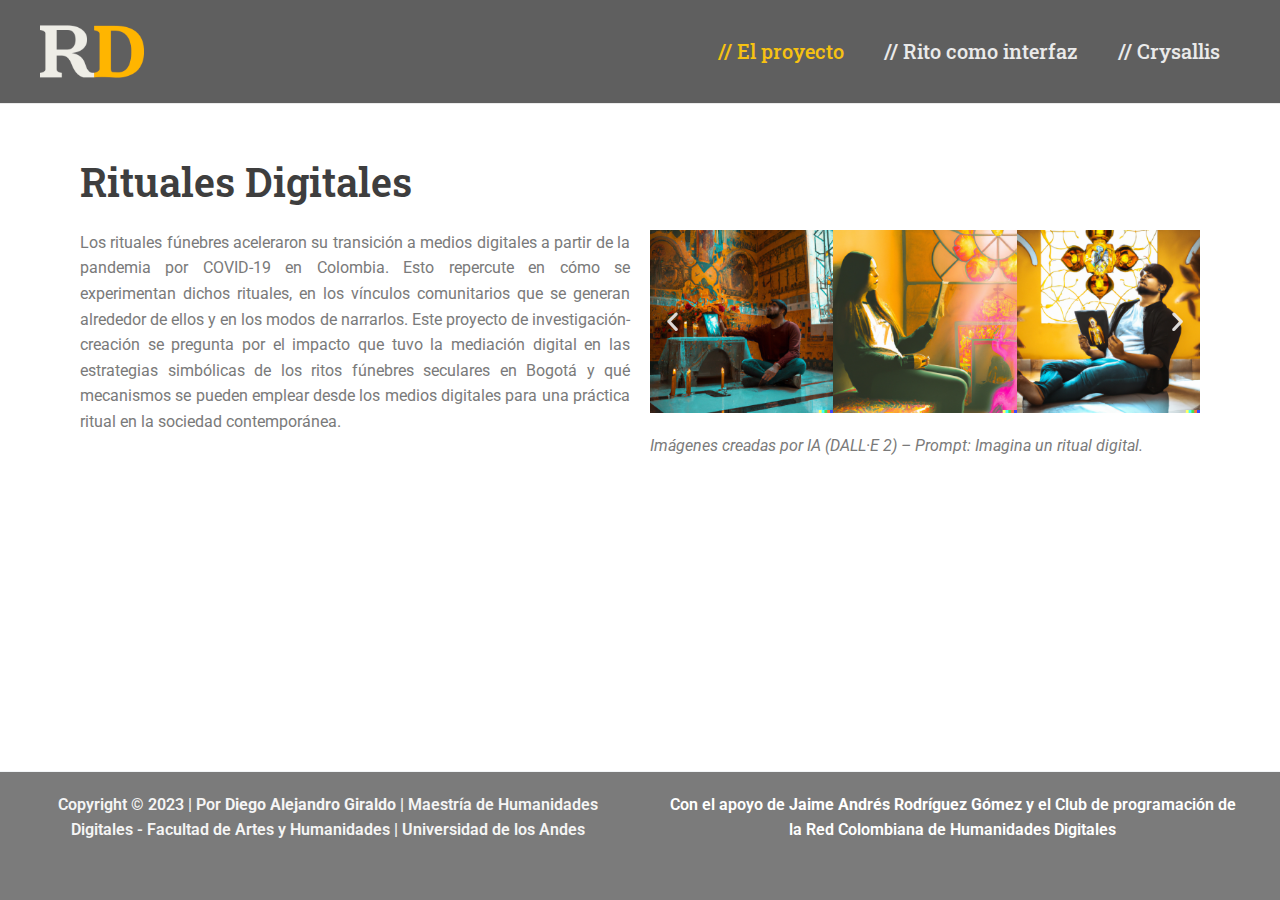
==== commit c7940e52: "Carrusel" ====
--- a/index.html
+++ b/index.html
@@ -72,7 +72,7 @@
 <link rel="stylesheet" id="swiper-css" href="https://ritualesdigitales.github.io/wp-content/plugins/elementor/assets/lib/swiper/v8/css/swiper.min.css?ver=8.4.5" media="all">
 <link rel="stylesheet" id="elementor-post-14-css" href="https://ritualesdigitales.github.io/wp-content/uploads/elementor/css/post-14.css?ver=1686799378" media="all">
 <link rel="stylesheet" id="elementor-global-css" href="https://ritualesdigitales.github.io/wp-content/uploads/elementor/css/global.css?ver=1686800178" media="all">
-<link rel="stylesheet" id="elementor-post-15-css" href="https://ritualesdigitales.github.io/wp-content/uploads/elementor/css/post-15.css?ver=1686802061" media="all">
+<link rel="stylesheet" id="elementor-post-15-css" href="https://ritualesdigitales.github.io/wp-content/uploads/elementor/css/post-15.css?ver=1686803773" media="all">
 <link rel="stylesheet" id="google-fonts-1-css" href="https://fonts.googleapis.com/css?family=Roboto%3A100%2C100italic%2C200%2C200italic%2C300%2C300italic%2C400%2C400italic%2C500%2C500italic%2C600%2C600italic%2C700%2C700italic%2C800%2C800italic%2C900%2C900italic%7CRoboto+Slab%3A100%2C100italic%2C200%2C200italic%2C300%2C300italic%2C400%2C400italic%2C500%2C500italic%2C600%2C600italic%2C700%2C700italic%2C800%2C800italic%2C900%2C900italic&#038;display=swap&#038;ver=6.2.2" media="all">
 <link rel="preconnect" href="https://fonts.gstatic.com/" crossorigin>
 <!--[if IE]>
@@ -238,9 +238,43 @@
 		</div>
 				<div class="elementor-column elementor-col-50 elementor-top-column elementor-element elementor-element-c9b6202" data-id="c9b6202" data-element_type="column">
 			<div class="elementor-widget-wrap elementor-element-populated">
-								<div class="elementor-element elementor-element-31f682a elementor-widget elementor-widget-text-editor" data-id="31f682a" data-element_type="widget" data-widget_type="text-editor.default">
-				<div class="elementor-widget-container">
-							<p><i>Imágenes creadas por IA &#8211; Imagina un ritual digital.</i></p>						</div>
+								<div class="elementor-element elementor-element-0b7b430 elementor-arrows-position-inside elementor-widget elementor-widget-image-carousel" data-id="0b7b430" data-element_type="widget" data-settings="{&quot;navigation&quot;:&quot;arrows&quot;,&quot;autoplay&quot;:&quot;yes&quot;,&quot;pause_on_hover&quot;:&quot;yes&quot;,&quot;pause_on_interaction&quot;:&quot;yes&quot;,&quot;autoplay_speed&quot;:5000,&quot;infinite&quot;:&quot;yes&quot;,&quot;speed&quot;:500}" data-widget_type="image-carousel.default">
+				<div class="elementor-widget-container">
+			<style>/*! elementor - v3.13.3 - 28-05-2023 */
+.elementor-widget-image-carousel .swiper,.elementor-widget-image-carousel .swiper-container{position:static}.elementor-widget-image-carousel .swiper-container .swiper-slide figure,.elementor-widget-image-carousel .swiper .swiper-slide figure{line-height:inherit}.elementor-widget-image-carousel .swiper-slide{text-align:center}.elementor-image-carousel-wrapper:not(.swiper-container-initialized):not(.swiper-initialized) .swiper-slide{max-width:calc(100% / var(--e-image-carousel-slides-to-show, 3))}</style>		<div class="elementor-image-carousel-wrapper swiper" dir="ltr">
+			<div class="elementor-image-carousel swiper-wrapper">
+								<div class="swiper-slide"><figure class="swiper-slide-inner"><img decoding="async" class="swiper-slide-image" src="https://ritualesdigitales.github.io/wp-content/uploads/2023/06/1.png" alt="1"></figure></div>
+<div class="swiper-slide"><figure class="swiper-slide-inner"><img decoding="async" class="swiper-slide-image" src="https://ritualesdigitales.github.io/wp-content/uploads/2023/06/2.png" alt="2"></figure></div>
+<div class="swiper-slide"><figure class="swiper-slide-inner"><img decoding="async" class="swiper-slide-image" src="https://ritualesdigitales.github.io/wp-content/uploads/2023/06/3.png" alt="3"></figure></div>
+<div class="swiper-slide"><figure class="swiper-slide-inner"><img decoding="async" class="swiper-slide-image" src="https://ritualesdigitales.github.io/wp-content/uploads/2023/06/4.png" alt="4"></figure></div>
+<div class="swiper-slide"><figure class="swiper-slide-inner"><img decoding="async" class="swiper-slide-image" src="https://ritualesdigitales.github.io/wp-content/uploads/2023/06/5.png" alt="5"></figure></div>
+<div class="swiper-slide"><figure class="swiper-slide-inner"><img decoding="async" class="swiper-slide-image" src="https://ritualesdigitales.github.io/wp-content/uploads/2023/06/6.png" alt="6"></figure></div>
+<div class="swiper-slide"><figure class="swiper-slide-inner"><img decoding="async" class="swiper-slide-image" src="https://ritualesdigitales.github.io/wp-content/uploads/2023/06/7.png" alt="7"></figure></div>
+<div class="swiper-slide"><figure class="swiper-slide-inner"><img decoding="async" class="swiper-slide-image" src="https://ritualesdigitales.github.io/wp-content/uploads/2023/06/8.png" alt="8"></figure></div>
+<div class="swiper-slide"><figure class="swiper-slide-inner"><img decoding="async" class="swiper-slide-image" src="https://ritualesdigitales.github.io/wp-content/uploads/2023/06/9.png" alt="9"></figure></div>
+<div class="swiper-slide"><figure class="swiper-slide-inner"><img decoding="async" class="swiper-slide-image" src="https://ritualesdigitales.github.io/wp-content/uploads/2023/06/10.png" alt="10"></figure></div>
+<div class="swiper-slide"><figure class="swiper-slide-inner"><img decoding="async" class="swiper-slide-image" src="https://ritualesdigitales.github.io/wp-content/uploads/2023/06/11.png" alt="11"></figure></div>
+<div class="swiper-slide"><figure class="swiper-slide-inner"><img decoding="async" class="swiper-slide-image" src="https://ritualesdigitales.github.io/wp-content/uploads/2023/06/12.png" alt="12"></figure></div>
+<div class="swiper-slide"><figure class="swiper-slide-inner"><img decoding="async" class="swiper-slide-image" src="https://ritualesdigitales.github.io/wp-content/uploads/2023/06/13.png" alt="13"></figure></div>
+<div class="swiper-slide"><figure class="swiper-slide-inner"><img decoding="async" class="swiper-slide-image" src="https://ritualesdigitales.github.io/wp-content/uploads/2023/06/14.png" alt="14"></figure></div>
+<div class="swiper-slide"><figure class="swiper-slide-inner"><img decoding="async" class="swiper-slide-image" src="https://ritualesdigitales.github.io/wp-content/uploads/2023/06/15.png" alt="15"></figure></div>
+<div class="swiper-slide"><figure class="swiper-slide-inner"><img decoding="async" class="swiper-slide-image" src="https://ritualesdigitales.github.io/wp-content/uploads/2023/06/16.png" alt="16"></figure></div>
+<div class="swiper-slide"><figure class="swiper-slide-inner"><img decoding="async" class="swiper-slide-image" src="https://ritualesdigitales.github.io/wp-content/uploads/2023/06/17.png" alt="17"></figure></div>
+<div class="swiper-slide"><figure class="swiper-slide-inner"><img decoding="async" class="swiper-slide-image" src="https://ritualesdigitales.github.io/wp-content/uploads/2023/06/18.png" alt="18"></figure></div>
+<div class="swiper-slide"><figure class="swiper-slide-inner"><img decoding="async" class="swiper-slide-image" src="https://ritualesdigitales.github.io/wp-content/uploads/2023/06/19.png" alt="19"></figure></div>
+<div class="swiper-slide"><figure class="swiper-slide-inner"><img decoding="async" class="swiper-slide-image" src="https://ritualesdigitales.github.io/wp-content/uploads/2023/06/20.png" alt="20"></figure></div>			</div>
+																<div class="elementor-swiper-button elementor-swiper-button-prev" role="button" tabindex="0">
+						<i aria-hidden="true" class="eicon-chevron-left"></i>						<span class="elementor-screen-only">Previous image</span>
+					</div>
+					<div class="elementor-swiper-button elementor-swiper-button-next" role="button" tabindex="0">
+						<i aria-hidden="true" class="eicon-chevron-right"></i>						<span class="elementor-screen-only">Next image</span>
+					</div>
+									</div>
+				</div>
+				</div>
+				<div class="elementor-element elementor-element-31f682a elementor-widget elementor-widget-text-editor" data-id="31f682a" data-element_type="widget" data-widget_type="text-editor.default">
+				<div class="elementor-widget-container">
+							<p><i>Imágenes creadas por IA (DALL·E 2) &#8211; Prompt: Imagina un ritual digital.</i></p>						</div>
 				</div>
 					</div>
 		</div>
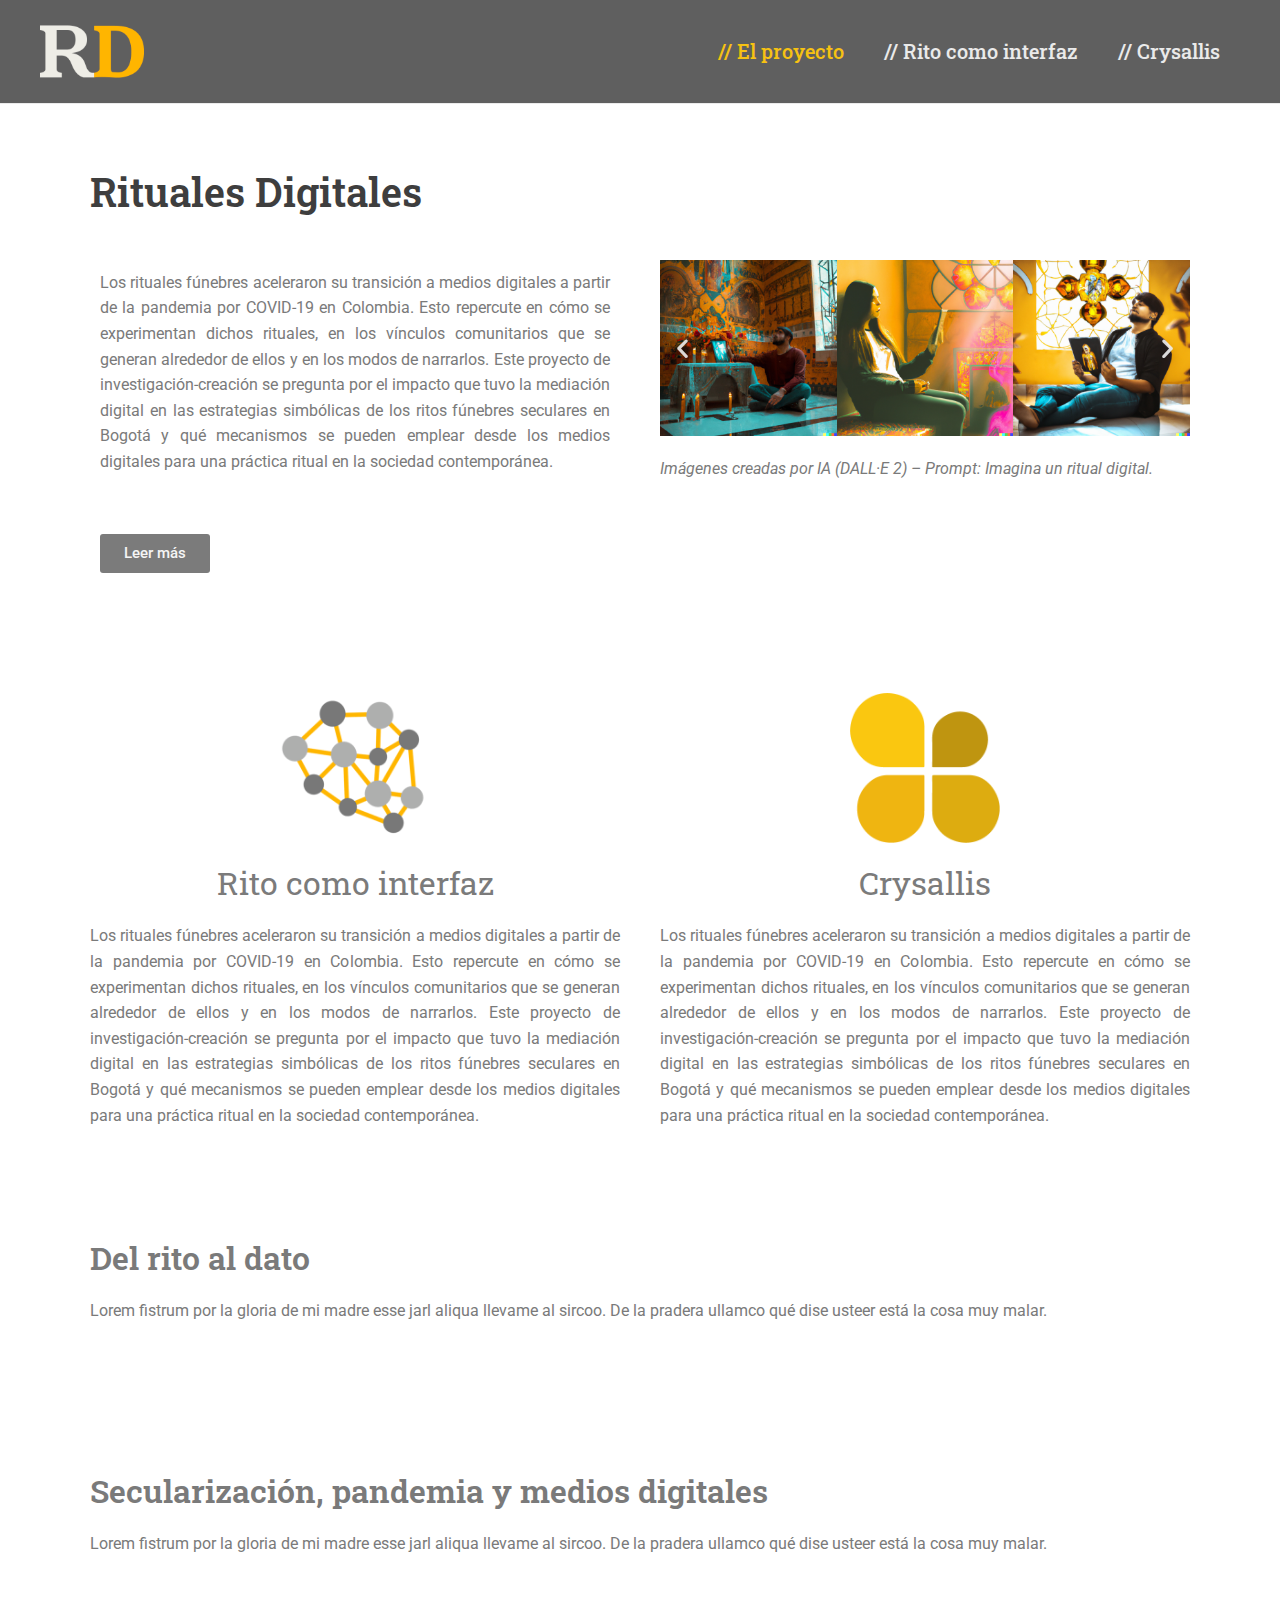
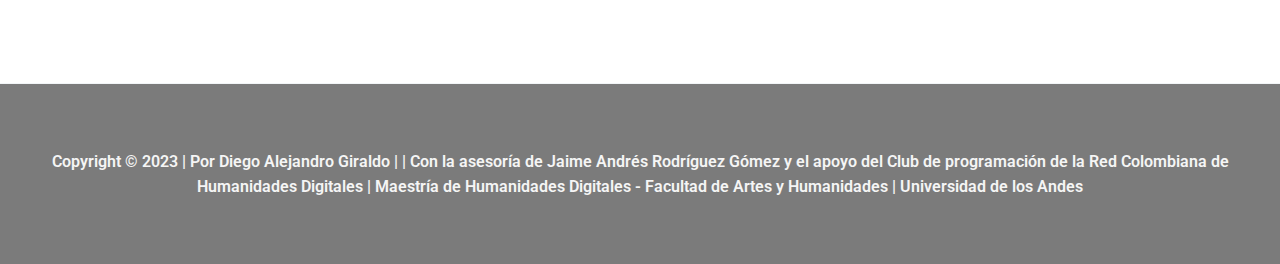
==== commit 4bfdbe20: "Estructura: El Proyecto" ====
--- a/index.html
+++ b/index.html
@@ -27,7 +27,7 @@
 	padding: 0 !important;
 }</style>
 	<link rel="stylesheet" id="astra-theme-css-css" href="https://ritualesdigitales.github.io/wp-content/themes/astra/assets/css/minified/main.min.css?ver=4.1.5" media="all">
-<style id="astra-theme-css-inline-css">:root{--ast-container-default-xlg-padding:3em;--ast-container-default-lg-padding:3em;--ast-container-default-slg-padding:2em;--ast-container-default-md-padding:3em;--ast-container-default-sm-padding:3em;--ast-container-default-xs-padding:2.4em;--ast-container-default-xxs-padding:1.8em;--ast-code-block-background:#ECEFF3;--ast-comment-inputs-background:#F9FAFB;}html{font-size:100%;}a{color:#585858;}a:hover,a:focus{color:var(--ast-global-color-0);}body,button,input,select,textarea,.ast-button,.ast-custom-button{font-family:Helvetica,Verdana,Arial,sans-serif;font-weight:400;font-size:16px;font-size:1rem;line-height:1.6em;}blockquote{color:var(--ast-global-color-2);}p,.entry-content p{margin-bottom:2.31em;}h1,.entry-content h1,h2,.entry-content h2,h3,.entry-content h3,h4,.entry-content h4,h5,.entry-content h5,h6,.entry-content h6,.site-title,.site-title a{font-family:'Roboto Slab',serif;font-weight:600;}.site-title{font-size:26px;font-size:1.625rem;display:block;}header .custom-logo-link img{max-width:104px;}.astra-logo-svg{width:104px;}.site-header .site-description{font-size:15px;font-size:0.9375rem;display:none;}.entry-title{font-size:26px;font-size:1.625rem;}h1,.entry-content h1{font-size:40px;font-size:2.5rem;font-weight:600;font-family:'Roboto Slab',serif;line-height:1.4em;}h2,.entry-content h2{font-size:32px;font-size:2rem;font-weight:400;font-family:'Roboto Slab',serif;line-height:1.25em;}h3,.entry-content h3{font-size:26px;font-size:1.625rem;font-weight:600;font-family:'Roboto Slab',serif;line-height:1.2em;}h4,.entry-content h4{font-size:24px;font-size:1.5rem;line-height:1.2em;font-weight:600;font-family:'Roboto Slab',serif;}h5,.entry-content h5{font-size:20px;font-size:1.25rem;line-height:1.2em;font-weight:600;font-family:'Roboto Slab',serif;}h6,.entry-content h6{font-size:16px;font-size:1rem;line-height:1.25em;font-weight:600;font-family:'Roboto Slab',serif;}::selection{background-color:var(--ast-global-color-0);color:#000000;}body,h1,.entry-title a,.entry-content h1,h2,.entry-content h2,h3,.entry-content h3,h4,.entry-content h4,h5,.entry-content h5,h6,.entry-content h6{color:var(--ast-global-color-2);}.tagcloud a:hover,.tagcloud a:focus,.tagcloud a.current-item{color:#ffffff;border-color:#585858;background-color:#585858;}input:focus,input[type="text"]:focus,input[type="email"]:focus,input[type="url"]:focus,input[type="password"]:focus,input[type="reset"]:focus,input[type="search"]:focus,textarea:focus{border-color:#585858;}input[type="radio"]:checked,input[type=reset],input[type="checkbox"]:checked,input[type="checkbox"]:hover:checked,input[type="checkbox"]:focus:checked,input[type=range]::-webkit-slider-thumb{border-color:#585858;background-color:#585858;box-shadow:none;}.site-footer a:hover + .post-count,.site-footer a:focus + .post-count{background:#585858;border-color:#585858;}.single .nav-links .nav-previous,.single .nav-links .nav-next{color:#585858;}.entry-meta,.entry-meta *{line-height:1.45;color:#585858;}.entry-meta a:hover,.entry-meta a:hover *,.entry-meta a:focus,.entry-meta a:focus *,.page-links > .page-link,.page-links .page-link:hover,.post-navigation a:hover{color:var(--ast-global-color-0);}#cat option,.secondary .calendar_wrap thead a,.secondary .calendar_wrap thead a:visited{color:#585858;}.secondary .calendar_wrap #today,.ast-progress-val span{background:#585858;}.secondary a:hover + .post-count,.secondary a:focus + .post-count{background:#585858;border-color:#585858;}.calendar_wrap #today > a{color:#ffffff;}.page-links .page-link,.single .post-navigation a{color:#585858;}.ast-archive-title{color:var(--ast-global-color-3);}.widget-title{font-size:22px;font-size:1.375rem;color:var(--ast-global-color-3);}.ast-single-post .entry-content a,.ast-comment-content a:not(.ast-comment-edit-reply-wrap a){text-decoration:underline;}.ast-single-post .wp-block-button .wp-block-button__link,.ast-single-post .elementor-button-wrapper .elementor-button,.ast-single-post .entry-content .uagb-tab a,.ast-single-post .entry-content .uagb-ifb-cta a,.ast-single-post .entry-content .wp-block-uagb-buttons a,.ast-single-post .entry-content .uabb-module-content a,.ast-single-post .entry-content .uagb-post-grid a,.ast-single-post .entry-content .uagb-timeline a,.ast-single-post .entry-content .uagb-toc__wrap a,.ast-single-post .entry-content .uagb-taxomony-box a,.ast-single-post .entry-content .woocommerce a,.entry-content .wp-block-latest-posts > li > a,.ast-single-post .entry-content .wp-block-file__button{text-decoration:none;}a:focus-visible,.ast-menu-toggle:focus-visible,.site .skip-link:focus-visible,.wp-block-loginout input:focus-visible,.wp-block-search.wp-block-search__button-inside .wp-block-search__inside-wrapper,.ast-header-navigation-arrow:focus-visible{outline-style:dotted;outline-color:inherit;outline-width:thin;border-color:transparent;}input:focus,input[type="text"]:focus,input[type="email"]:focus,input[type="url"]:focus,input[type="password"]:focus,input[type="reset"]:focus,input[type="search"]:focus,textarea:focus,.wp-block-search__input:focus,[data-section="section-header-mobile-trigger"] .ast-button-wrap .ast-mobile-menu-trigger-minimal:focus,.ast-mobile-popup-drawer.active .menu-toggle-close:focus,.woocommerce-ordering select.orderby:focus,#ast-scroll-top:focus,.woocommerce a.add_to_cart_button:focus,.woocommerce .button.single_add_to_cart_button:focus{border-style:dotted;border-color:inherit;border-width:thin;outline-color:transparent;}.site-logo-img img{ transition:all 0.2s linear;}.ast-page-builder-template .hentry {margin: 0;}.ast-page-builder-template .site-content > .ast-container {max-width: 100%;padding: 0;}.ast-page-builder-template .site-content #primary {padding: 0;margin: 0;}.ast-page-builder-template .no-results {text-align: center;margin: 4em auto;}.ast-page-builder-template .ast-pagination {padding: 2em;}.ast-page-builder-template .entry-header.ast-no-title.ast-no-thumbnail {margin-top: 0;}.ast-page-builder-template .entry-header.ast-header-without-markup {margin-top: 0;margin-bottom: 0;}.ast-page-builder-template .entry-header.ast-no-title.ast-no-meta {margin-bottom: 0;}.ast-page-builder-template.single .post-navigation {padding-bottom: 2em;}.ast-page-builder-template.single-post .site-content > .ast-container {max-width: 100%;}.ast-page-builder-template .entry-header {margin-top: 2em;margin-left: auto;margin-right: auto;}.ast-page-builder-template .ast-archive-description {margin: 2em auto 0;padding-left: 20px;padding-right: 20px;}.ast-page-builder-template .ast-row {margin-left: 0;margin-right: 0;}.single.ast-page-builder-template .entry-header + .entry-content {margin-bottom: 2em;}@media(min-width: 921px) {.ast-page-builder-template.archive.ast-right-sidebar .ast-row article,.ast-page-builder-template.archive.ast-left-sidebar .ast-row article {padding-left: 0;padding-right: 0;}}@media (max-width:921px){#ast-desktop-header{display:none;}}@media (min-width:921px){#ast-mobile-header{display:none;}}.wp-block-buttons.aligncenter{justify-content:center;}@media (max-width:921px){.ast-theme-transparent-header #primary,.ast-theme-transparent-header #secondary{padding:0;}}@media (max-width:921px){.ast-plain-container.ast-no-sidebar #primary{padding:0;}}.ast-plain-container.ast-no-sidebar #primary{margin-top:0;margin-bottom:0;}.wp-block-button.is-style-outline .wp-block-button__link{border-color:var(--ast-global-color-0);}div.wp-block-button.is-style-outline > .wp-block-button__link:not(.has-text-color),div.wp-block-button.wp-block-button__link.is-style-outline:not(.has-text-color){color:var(--ast-global-color-0);}.wp-block-button.is-style-outline .wp-block-button__link:hover,div.wp-block-button.is-style-outline .wp-block-button__link:focus,div.wp-block-button.is-style-outline > .wp-block-button__link:not(.has-text-color):hover,div.wp-block-button.wp-block-button__link.is-style-outline:not(.has-text-color):hover{color:#000000;background-color:var(--ast-global-color-0);border-color:var(--ast-global-color-0);}.post-page-numbers.current .page-link,.ast-pagination .page-numbers.current{color:#000000;border-color:var(--ast-global-color-0);background-color:var(--ast-global-color-0);border-radius:2px;}h1.widget-title{font-weight:600;}h2.widget-title{font-weight:400;}h3.widget-title{font-weight:600;}#page{display:flex;flex-direction:column;min-height:100vh;}.ast-404-layout-1 h1.page-title{color:var(--ast-global-color-2);}.single .post-navigation a{line-height:1em;height:inherit;}.error-404 .page-sub-title{font-size:1.5rem;font-weight:inherit;}.search .site-content .content-area .search-form{margin-bottom:0;}#page .site-content{flex-grow:1;}.widget{margin-bottom:3.5em;}#secondary li{line-height:1.5em;}#secondary .wp-block-group h2{margin-bottom:0.7em;}#secondary h2{font-size:1.7rem;}.ast-separate-container .ast-article-post,.ast-separate-container .ast-article-single,.ast-separate-container .ast-comment-list li.depth-1,.ast-separate-container .comment-respond{padding:3em;}.ast-separate-container .ast-comment-list li.depth-1,.hentry{margin-bottom:2em;}.ast-separate-container .ast-archive-description,.ast-separate-container .ast-author-box{background-color:var(--ast-global-color-5);border-bottom:1px solid var(--ast-border-color);}.ast-separate-container .comments-title{padding:2em 2em 0 2em;}.ast-page-builder-template .comment-form-textarea,.ast-comment-formwrap .ast-grid-common-col{padding:0;}.ast-comment-formwrap{padding:0 20px;display:inline-flex;column-gap:20px;}.archive.ast-page-builder-template .entry-header{margin-top:2em;}.ast-page-builder-template .ast-comment-formwrap{width:100%;}.entry-title{margin-bottom:0.5em;}.ast-archive-description p{font-size:inherit;font-weight:inherit;line-height:inherit;}@media (min-width:921px){.ast-left-sidebar.ast-page-builder-template #secondary,.archive.ast-right-sidebar.ast-page-builder-template .site-main{padding-left:20px;padding-right:20px;}}@media (max-width:544px){.ast-comment-formwrap.ast-row{column-gap:10px;display:inline-block;}#ast-commentform .ast-grid-common-col{position:relative;width:100%;}}@media (min-width:1201px){.ast-separate-container .ast-article-post,.ast-separate-container .ast-article-single,.ast-separate-container .ast-author-box,.ast-separate-container .ast-404-layout-1,.ast-separate-container .no-results{padding:3em;}}@media (max-width:921px){.ast-separate-container #primary,.ast-separate-container #secondary{padding:1.5em 0;}#primary,#secondary{padding:1.5em 0;margin:0;}.ast-left-sidebar #content > .ast-container{display:flex;flex-direction:column-reverse;width:100%;}}@media (min-width:922px){.ast-separate-container.ast-right-sidebar #primary,.ast-separate-container.ast-left-sidebar #primary{border:0;}.search-no-results.ast-separate-container #primary{margin-bottom:4em;}}.wp-block-button .wp-block-button__link{color:#000000;}.wp-block-button .wp-block-button__link:hover,.wp-block-button .wp-block-button__link:focus{color:#000000;background-color:var(--ast-global-color-0);border-color:var(--ast-global-color-0);}.elementor-widget-heading h1.elementor-heading-title{line-height:1.4em;}.elementor-widget-heading h2.elementor-heading-title{line-height:1.25em;}.elementor-widget-heading h3.elementor-heading-title{line-height:1.2em;}.elementor-widget-heading h4.elementor-heading-title{line-height:1.2em;}.elementor-widget-heading h5.elementor-heading-title{line-height:1.2em;}.elementor-widget-heading h6.elementor-heading-title{line-height:1.25em;}.wp-block-button .wp-block-button__link,.wp-block-search .wp-block-search__button,body .wp-block-file .wp-block-file__button{border-color:var(--ast-global-color-0);background-color:var(--ast-global-color-0);color:#000000;font-family:inherit;font-weight:500;line-height:1em;font-size:16px;font-size:1rem;padding-top:15px;padding-right:30px;padding-bottom:15px;padding-left:30px;}@media (max-width:921px){.wp-block-button .wp-block-button__link,.wp-block-search .wp-block-search__button,body .wp-block-file .wp-block-file__button{padding-top:14px;padding-right:28px;padding-bottom:14px;padding-left:28px;}}@media (max-width:544px){.wp-block-button .wp-block-button__link,.wp-block-search .wp-block-search__button,body .wp-block-file .wp-block-file__button{padding-top:12px;padding-right:24px;padding-bottom:12px;padding-left:24px;}}.menu-toggle,button,.ast-button,.ast-custom-button,.button,input#submit,input[type="button"],input[type="submit"],input[type="reset"],form[CLASS*="wp-block-search__"].wp-block-search .wp-block-search__inside-wrapper .wp-block-search__button,body .wp-block-file .wp-block-file__button,.search .search-submit,.woocommerce a.button,.woocommerce button.button,.woocommerce .woocommerce-message a.button,.woocommerce #respond input#submit.alt,.woocommerce input.button.alt,.woocommerce input.button,.woocommerce input.button:disabled,.woocommerce input.button:disabled[disabled],.woocommerce input.button:disabled:hover,.woocommerce input.button:disabled[disabled]:hover,.woocommerce #respond input#submit,.woocommerce button.button.alt.disabled,.wc-block-grid__products .wc-block-grid__product .wp-block-button__link,.wc-block-grid__product-onsale,[CLASS*="wc-block"] button,.woocommerce-js .astra-cart-drawer .astra-cart-drawer-content .woocommerce-mini-cart__buttons .button:not(.checkout):not(.ast-continue-shopping),.woocommerce-js .astra-cart-drawer .astra-cart-drawer-content .woocommerce-mini-cart__buttons a.checkout,.woocommerce button.button.alt.disabled.wc-variation-selection-needed{border-style:solid;border-top-width:0;border-right-width:0;border-left-width:0;border-bottom-width:0;color:#000000;border-color:var(--ast-global-color-0);background-color:var(--ast-global-color-0);padding-top:15px;padding-right:30px;padding-bottom:15px;padding-left:30px;font-family:inherit;font-weight:500;font-size:16px;font-size:1rem;line-height:1em;}button:focus,.menu-toggle:hover,button:hover,.ast-button:hover,.ast-custom-button:hover .button:hover,.ast-custom-button:hover ,input[type=reset]:hover,input[type=reset]:focus,input#submit:hover,input#submit:focus,input[type="button"]:hover,input[type="button"]:focus,input[type="submit"]:hover,input[type="submit"]:focus,form[CLASS*="wp-block-search__"].wp-block-search .wp-block-search__inside-wrapper .wp-block-search__button:hover,form[CLASS*="wp-block-search__"].wp-block-search .wp-block-search__inside-wrapper .wp-block-search__button:focus,body .wp-block-file .wp-block-file__button:hover,body .wp-block-file .wp-block-file__button:focus,.woocommerce a.button:hover,.woocommerce button.button:hover,.woocommerce .woocommerce-message a.button:hover,.woocommerce #respond input#submit:hover,.woocommerce #respond input#submit.alt:hover,.woocommerce input.button.alt:hover,.woocommerce input.button:hover,.woocommerce button.button.alt.disabled:hover,.wc-block-grid__products .wc-block-grid__product .wp-block-button__link:hover,[CLASS*="wc-block"] button:hover,.woocommerce-js .astra-cart-drawer .astra-cart-drawer-content .woocommerce-mini-cart__buttons .button:not(.checkout):not(.ast-continue-shopping):hover,.woocommerce-js .astra-cart-drawer .astra-cart-drawer-content .woocommerce-mini-cart__buttons a.checkout:hover,.woocommerce button.button.alt.disabled.wc-variation-selection-needed:hover{color:#000000;background-color:var(--ast-global-color-0);border-color:var(--ast-global-color-0);}form[CLASS*="wp-block-search__"].wp-block-search .wp-block-search__inside-wrapper .wp-block-search__button.has-icon{padding-top:calc(15px - 3px);padding-right:calc(30px - 3px);padding-bottom:calc(15px - 3px);padding-left:calc(30px - 3px);}@media (max-width:921px){.menu-toggle,button,.ast-button,.ast-custom-button,.button,input#submit,input[type="button"],input[type="submit"],input[type="reset"],form[CLASS*="wp-block-search__"].wp-block-search .wp-block-search__inside-wrapper .wp-block-search__button,body .wp-block-file .wp-block-file__button,.search .search-submit,.woocommerce a.button,.woocommerce button.button,.woocommerce .woocommerce-message a.button,.woocommerce #respond input#submit.alt,.woocommerce input.button.alt,.woocommerce input.button,.woocommerce input.button:disabled,.woocommerce input.button:disabled[disabled],.woocommerce input.button:disabled:hover,.woocommerce input.button:disabled[disabled]:hover,.woocommerce #respond input#submit,.woocommerce button.button.alt.disabled,.wc-block-grid__products .wc-block-grid__product .wp-block-button__link,.wc-block-grid__product-onsale,[CLASS*="wc-block"] button,.woocommerce-js .astra-cart-drawer .astra-cart-drawer-content .woocommerce-mini-cart__buttons .button:not(.checkout):not(.ast-continue-shopping),.woocommerce-js .astra-cart-drawer .astra-cart-drawer-content .woocommerce-mini-cart__buttons a.checkout,.woocommerce button.button.alt.disabled.wc-variation-selection-needed{padding-top:14px;padding-right:28px;padding-bottom:14px;padding-left:28px;}}@media (max-width:544px){.menu-toggle,button,.ast-button,.ast-custom-button,.button,input#submit,input[type="button"],input[type="submit"],input[type="reset"],form[CLASS*="wp-block-search__"].wp-block-search .wp-block-search__inside-wrapper .wp-block-search__button,body .wp-block-file .wp-block-file__button,.search .search-submit,.woocommerce a.button,.woocommerce button.button,.woocommerce .woocommerce-message a.button,.woocommerce #respond input#submit.alt,.woocommerce input.button.alt,.woocommerce input.button,.woocommerce input.button:disabled,.woocommerce input.button:disabled[disabled],.woocommerce input.button:disabled:hover,.woocommerce input.button:disabled[disabled]:hover,.woocommerce #respond input#submit,.woocommerce button.button.alt.disabled,.wc-block-grid__products .wc-block-grid__product .wp-block-button__link,.wc-block-grid__product-onsale,[CLASS*="wc-block"] button,.woocommerce-js .astra-cart-drawer .astra-cart-drawer-content .woocommerce-mini-cart__buttons .button:not(.checkout):not(.ast-continue-shopping),.woocommerce-js .astra-cart-drawer .astra-cart-drawer-content .woocommerce-mini-cart__buttons a.checkout,.woocommerce button.button.alt.disabled.wc-variation-selection-needed{padding-top:12px;padding-right:24px;padding-bottom:12px;padding-left:24px;}}@media (max-width:921px){.ast-mobile-header-stack .main-header-bar .ast-search-menu-icon{display:inline-block;}.ast-header-break-point.ast-header-custom-item-outside .ast-mobile-header-stack .main-header-bar .ast-search-icon{margin:0;}.ast-comment-avatar-wrap img{max-width:2.5em;}.ast-separate-container .ast-comment-list li.depth-1{padding:1.5em 2.14em;}.ast-separate-container .comment-respond{padding:2em 2.14em;}.ast-comment-meta{padding:0 1.8888em 1.3333em;}}@media (min-width:544px){.ast-container{max-width:100%;}}@media (max-width:544px){.ast-separate-container .ast-article-post,.ast-separate-container .ast-article-single,.ast-separate-container .comments-title,.ast-separate-container .ast-archive-description{padding:1.5em 1em;}.ast-separate-container #content .ast-container{padding-left:0.54em;padding-right:0.54em;}.ast-separate-container .ast-comment-list li.depth-1{padding:1.5em 1em;margin-bottom:1.5em;}.ast-separate-container .ast-comment-list .bypostauthor{padding:.5em;}.ast-search-menu-icon.ast-dropdown-active .search-field{width:170px;}}.ast-separate-container{background-color:var(--ast-global-color-5);;background-image:none;;}@media (max-width:921px){.site-title{display:block;}.site-header .site-description{display:none;}.entry-title{font-size:30px;}h1,.entry-content h1{font-size:30px;}h2,.entry-content h2{font-size:25px;}h3,.entry-content h3{font-size:20px;}}@media (max-width:544px){.site-title{display:block;}.site-header .site-description{display:none;}.entry-title{font-size:30px;}h1,.entry-content h1{font-size:30px;}h2,.entry-content h2{font-size:25px;}h3,.entry-content h3{font-size:20px;}}@media (max-width:921px){html{font-size:91.2%;}}@media (max-width:544px){html{font-size:91.2%;}}@media (min-width:922px){.ast-container{max-width:1240px;}}@media (min-width:922px){.site-content .ast-container{display:flex;}}@media (max-width:921px){.site-content .ast-container{flex-direction:column;}}@media (min-width:922px){.main-header-menu .sub-menu .menu-item.ast-left-align-sub-menu:hover > .sub-menu,.main-header-menu .sub-menu .menu-item.ast-left-align-sub-menu.focus > .sub-menu{margin-left:-0px;}}blockquote,cite {font-style: initial;}.wp-block-file {display: flex;align-items: center;flex-wrap: wrap;justify-content: space-between;}.wp-block-pullquote {border: none;}.wp-block-pullquote blockquote::before {content: "\201D";font-family: "Helvetica",sans-serif;display: flex;transform: rotate( 180deg );font-size: 6rem;font-style: normal;line-height: 1;font-weight: bold;align-items: center;justify-content: center;}.has-text-align-right > blockquote::before {justify-content: flex-start;}.has-text-align-left > blockquote::before {justify-content: flex-end;}figure.wp-block-pullquote.is-style-solid-color blockquote {max-width: 100%;text-align: inherit;}html body {--wp--custom--ast-default-block-top-padding: 3em;--wp--custom--ast-default-block-right-padding: 3em;--wp--custom--ast-default-block-bottom-padding: 3em;--wp--custom--ast-default-block-left-padding: 3em;--wp--custom--ast-container-width: 1200px;--wp--custom--ast-content-width-size: 1200px;--wp--custom--ast-wide-width-size: calc(1200px + var(--wp--custom--ast-default-block-left-padding) + var(--wp--custom--ast-default-block-right-padding));}.ast-narrow-container {--wp--custom--ast-content-width-size: 750px;--wp--custom--ast-wide-width-size: 750px;}@media(max-width: 921px) {html body {--wp--custom--ast-default-block-top-padding: 3em;--wp--custom--ast-default-block-right-padding: 2em;--wp--custom--ast-default-block-bottom-padding: 3em;--wp--custom--ast-default-block-left-padding: 2em;}}@media(max-width: 544px) {html body {--wp--custom--ast-default-block-top-padding: 3em;--wp--custom--ast-default-block-right-padding: 1.5em;--wp--custom--ast-default-block-bottom-padding: 3em;--wp--custom--ast-default-block-left-padding: 1.5em;}}.entry-content > .wp-block-group,.entry-content > .wp-block-cover,.entry-content > .wp-block-columns {padding-top: var(--wp--custom--ast-default-block-top-padding);padding-right: var(--wp--custom--ast-default-block-right-padding);padding-bottom: var(--wp--custom--ast-default-block-bottom-padding);padding-left: var(--wp--custom--ast-default-block-left-padding);}.ast-plain-container.ast-no-sidebar .entry-content > .alignfull,.ast-page-builder-template .ast-no-sidebar .entry-content > .alignfull {margin-left: calc( -50vw + 50%);margin-right: calc( -50vw + 50%);max-width: 100vw;width: 100vw;}.ast-plain-container.ast-no-sidebar .entry-content .alignfull .alignfull,.ast-page-builder-template.ast-no-sidebar .entry-content .alignfull .alignfull,.ast-plain-container.ast-no-sidebar .entry-content .alignfull .alignwide,.ast-page-builder-template.ast-no-sidebar .entry-content .alignfull .alignwide,.ast-plain-container.ast-no-sidebar .entry-content .alignwide .alignfull,.ast-page-builder-template.ast-no-sidebar .entry-content .alignwide .alignfull,.ast-plain-container.ast-no-sidebar .entry-content .alignwide .alignwide,.ast-page-builder-template.ast-no-sidebar .entry-content .alignwide .alignwide,.ast-plain-container.ast-no-sidebar .entry-content .wp-block-column .alignfull,.ast-page-builder-template.ast-no-sidebar .entry-content .wp-block-column .alignfull,.ast-plain-container.ast-no-sidebar .entry-content .wp-block-column .alignwide,.ast-page-builder-template.ast-no-sidebar .entry-content .wp-block-column .alignwide {margin-left: auto;margin-right: auto;width: 100%;}[ast-blocks-layout] .wp-block-separator:not(.is-style-dots) {height: 0;}[ast-blocks-layout] .wp-block-separator {margin: 20px auto;}[ast-blocks-layout] .wp-block-separator:not(.is-style-wide):not(.is-style-dots) {max-width: 100px;}[ast-blocks-layout] .wp-block-separator.has-background {padding: 0;}.entry-content[ast-blocks-layout] > * {max-width: var(--wp--custom--ast-content-width-size);margin-left: auto;margin-right: auto;}.entry-content[ast-blocks-layout] > .alignwide {max-width: var(--wp--custom--ast-wide-width-size);}.entry-content[ast-blocks-layout] .alignfull {max-width: none;}.entry-content .wp-block-columns {margin-bottom: 0;}blockquote {margin: 1.5em;border: none;}.wp-block-quote:not(.has-text-align-right):not(.has-text-align-center) {border-left: 5px solid rgba(0,0,0,0.05);}.has-text-align-right > blockquote,blockquote.has-text-align-right {border-right: 5px solid rgba(0,0,0,0.05);}.has-text-align-left > blockquote,blockquote.has-text-align-left {border-left: 5px solid rgba(0,0,0,0.05);}.wp-block-site-tagline,.wp-block-latest-posts .read-more {margin-top: 15px;}.wp-block-loginout p label {display: block;}.wp-block-loginout p:not(.login-remember):not(.login-submit) input {width: 100%;}.wp-block-loginout input:focus {border-color: transparent;}.wp-block-loginout input:focus {outline: thin dotted;}.entry-content .wp-block-media-text .wp-block-media-text__content {padding: 0 0 0 8%;}.entry-content .wp-block-media-text.has-media-on-the-right .wp-block-media-text__content {padding: 0 8% 0 0;}.entry-content .wp-block-media-text.has-background .wp-block-media-text__content {padding: 8%;}.entry-content .wp-block-cover:not([class*="background-color"]) .wp-block-cover__inner-container,.entry-content .wp-block-cover:not([class*="background-color"]) .wp-block-cover-image-text,.entry-content .wp-block-cover:not([class*="background-color"]) .wp-block-cover-text,.entry-content .wp-block-cover-image:not([class*="background-color"]) .wp-block-cover__inner-container,.entry-content .wp-block-cover-image:not([class*="background-color"]) .wp-block-cover-image-text,.entry-content .wp-block-cover-image:not([class*="background-color"]) .wp-block-cover-text {color: var(--ast-global-color-5);}.wp-block-loginout .login-remember input {width: 1.1rem;height: 1.1rem;margin: 0 5px 4px 0;vertical-align: middle;}.wp-block-latest-posts > li > *:first-child,.wp-block-latest-posts:not(.is-grid) > li:first-child {margin-top: 0;}.wp-block-search__inside-wrapper .wp-block-search__input {padding: 0 10px;color: var(--ast-global-color-3);background: var(--ast-global-color-5);border-color: var(--ast-border-color);}.wp-block-latest-posts .read-more {margin-bottom: 1.5em;}.wp-block-search__no-button .wp-block-search__inside-wrapper .wp-block-search__input {padding-top: 5px;padding-bottom: 5px;}.wp-block-latest-posts .wp-block-latest-posts__post-date,.wp-block-latest-posts .wp-block-latest-posts__post-author {font-size: 1rem;}.wp-block-latest-posts > li > *,.wp-block-latest-posts:not(.is-grid) > li {margin-top: 12px;margin-bottom: 12px;}.ast-page-builder-template .entry-content[ast-blocks-layout] > *,.ast-page-builder-template .entry-content[ast-blocks-layout] > .alignfull > * {max-width: none;}.ast-page-builder-template .entry-content[ast-blocks-layout] > .alignwide > * {max-width: var(--wp--custom--ast-wide-width-size);}.ast-page-builder-template .entry-content[ast-blocks-layout] > .inherit-container-width > *,.ast-page-builder-template .entry-content[ast-blocks-layout] > * > *,.entry-content[ast-blocks-layout] > .wp-block-cover .wp-block-cover__inner-container {max-width: var(--wp--custom--ast-content-width-size);margin-left: auto;margin-right: auto;}.entry-content[ast-blocks-layout] .wp-block-cover:not(.alignleft):not(.alignright) {width: auto;}@media(max-width: 1200px) {.ast-separate-container .entry-content > .alignfull,.ast-separate-container .entry-content[ast-blocks-layout] > .alignwide,.ast-plain-container .entry-content[ast-blocks-layout] > .alignwide,.ast-plain-container .entry-content .alignfull {margin-left: calc(-1 * min(var(--ast-container-default-xlg-padding),20px)) ;margin-right: calc(-1 * min(var(--ast-container-default-xlg-padding),20px));}}@media(min-width: 1201px) {.ast-separate-container .entry-content > .alignfull {margin-left: calc(-1 * var(--ast-container-default-xlg-padding) );margin-right: calc(-1 * var(--ast-container-default-xlg-padding) );}.ast-separate-container .entry-content[ast-blocks-layout] > .alignwide,.ast-plain-container .entry-content[ast-blocks-layout] > .alignwide {margin-left: calc(-1 * var(--wp--custom--ast-default-block-left-padding) );margin-right: calc(-1 * var(--wp--custom--ast-default-block-right-padding) );}}@media(min-width: 921px) {.ast-separate-container .entry-content .wp-block-group.alignwide:not(.inherit-container-width) > :where(:not(.alignleft):not(.alignright)),.ast-plain-container .entry-content .wp-block-group.alignwide:not(.inherit-container-width) > :where(:not(.alignleft):not(.alignright)) {max-width: calc( var(--wp--custom--ast-content-width-size) + 80px );}.ast-plain-container.ast-right-sidebar .entry-content[ast-blocks-layout] .alignfull,.ast-plain-container.ast-left-sidebar .entry-content[ast-blocks-layout] .alignfull {margin-left: -60px;margin-right: -60px;}}@media(min-width: 544px) {.entry-content > .alignleft {margin-right: 20px;}.entry-content > .alignright {margin-left: 20px;}}@media (max-width:544px){.wp-block-columns .wp-block-column:not(:last-child){margin-bottom:20px;}.wp-block-latest-posts{margin:0;}}@media( max-width: 600px ) {.entry-content .wp-block-media-text .wp-block-media-text__content,.entry-content .wp-block-media-text.has-media-on-the-right .wp-block-media-text__content {padding: 8% 0 0;}.entry-content .wp-block-media-text.has-background .wp-block-media-text__content {padding: 8%;}}.ast-separate-container .entry-content .uagb-is-root-container {padding-left: 0;}.ast-page-builder-template .entry-header {padding-left: 0;}@media(min-width: 1201px) {.ast-separate-container .entry-content > .uagb-is-root-container {margin-left: 0;margin-right: 0;}}.ast-narrow-container .site-content .wp-block-uagb-image--align-full .wp-block-uagb-image__figure {max-width: 100%;margin-left: auto;margin-right: auto;}.entry-content ul,.entry-content ol {padding: revert;margin: revert;}:root .has-ast-global-color-0-color{color:var(--ast-global-color-0);}:root .has-ast-global-color-0-background-color{background-color:var(--ast-global-color-0);}:root .wp-block-button .has-ast-global-color-0-color{color:var(--ast-global-color-0);}:root .wp-block-button .has-ast-global-color-0-background-color{background-color:var(--ast-global-color-0);}:root .has-ast-global-color-1-color{color:var(--ast-global-color-1);}:root .has-ast-global-color-1-background-color{background-color:var(--ast-global-color-1);}:root .wp-block-button .has-ast-global-color-1-color{color:var(--ast-global-color-1);}:root .wp-block-button .has-ast-global-color-1-background-color{background-color:var(--ast-global-color-1);}:root .has-ast-global-color-2-color{color:var(--ast-global-color-2);}:root .has-ast-global-color-2-background-color{background-color:var(--ast-global-color-2);}:root .wp-block-button .has-ast-global-color-2-color{color:var(--ast-global-color-2);}:root .wp-block-button .has-ast-global-color-2-background-color{background-color:var(--ast-global-color-2);}:root .has-ast-global-color-3-color{color:var(--ast-global-color-3);}:root .has-ast-global-color-3-background-color{background-color:var(--ast-global-color-3);}:root .wp-block-button .has-ast-global-color-3-color{color:var(--ast-global-color-3);}:root .wp-block-button .has-ast-global-color-3-background-color{background-color:var(--ast-global-color-3);}:root .has-ast-global-color-4-color{color:var(--ast-global-color-4);}:root .has-ast-global-color-4-background-color{background-color:var(--ast-global-color-4);}:root .wp-block-button .has-ast-global-color-4-color{color:var(--ast-global-color-4);}:root .wp-block-button .has-ast-global-color-4-background-color{background-color:var(--ast-global-color-4);}:root .has-ast-global-color-5-color{color:var(--ast-global-color-5);}:root .has-ast-global-color-5-background-color{background-color:var(--ast-global-color-5);}:root .wp-block-button .has-ast-global-color-5-color{color:var(--ast-global-color-5);}:root .wp-block-button .has-ast-global-color-5-background-color{background-color:var(--ast-global-color-5);}:root .has-ast-global-color-6-color{color:var(--ast-global-color-6);}:root .has-ast-global-color-6-background-color{background-color:var(--ast-global-color-6);}:root .wp-block-button .has-ast-global-color-6-color{color:var(--ast-global-color-6);}:root .wp-block-button .has-ast-global-color-6-background-color{background-color:var(--ast-global-color-6);}:root .has-ast-global-color-7-color{color:var(--ast-global-color-7);}:root .has-ast-global-color-7-background-color{background-color:var(--ast-global-color-7);}:root .wp-block-button .has-ast-global-color-7-color{color:var(--ast-global-color-7);}:root .wp-block-button .has-ast-global-color-7-background-color{background-color:var(--ast-global-color-7);}:root .has-ast-global-color-8-color{color:var(--ast-global-color-8);}:root .has-ast-global-color-8-background-color{background-color:var(--ast-global-color-8);}:root .wp-block-button .has-ast-global-color-8-color{color:var(--ast-global-color-8);}:root .wp-block-button .has-ast-global-color-8-background-color{background-color:var(--ast-global-color-8);}:root{--ast-global-color-0:#f7c212;--ast-global-color-1:#7b7b7b;--ast-global-color-2:#5f5f5f;--ast-global-color-3:#3e3e3e;--ast-global-color-4:#F5F5F5;--ast-global-color-5:#FFFFFF;--ast-global-color-6:#F2F5F7;--ast-global-color-7:#424242;--ast-global-color-8:#000000;}:root {--ast-border-color : var(--ast-global-color-6);}.ast-single-entry-banner {-js-display: flex;display: flex;flex-direction: column;justify-content: center;text-align: center;position: relative;background: #eeeeee;}.ast-single-entry-banner[data-banner-layout="layout-1"] {max-width: 1200px;background: inherit;padding: 20px 0;}.ast-single-entry-banner[data-banner-width-type="custom"] {margin: 0 auto;width: 100%;}.ast-single-entry-banner + .site-content .entry-header {margin-bottom: 0;}header.entry-header .entry-title{font-weight:600;font-size:32px;font-size:2rem;}header.entry-header > *:not(:last-child){margin-bottom:10px;}.ast-archive-entry-banner {-js-display: flex;display: flex;flex-direction: column;justify-content: center;text-align: center;position: relative;background: #eeeeee;}.ast-archive-entry-banner[data-banner-width-type="custom"] {margin: 0 auto;width: 100%;}.ast-archive-entry-banner[data-banner-layout="layout-1"] {background: inherit;padding: 20px 0;text-align: left;}body.archive .ast-archive-description{max-width:1200px;width:100%;text-align:left;padding-top:3em;padding-right:3em;padding-bottom:3em;padding-left:3em;}body.archive .ast-archive-description .ast-archive-title,body.archive .ast-archive-description .ast-archive-title *{font-weight:600;font-size:32px;font-size:2rem;}body.archive .ast-archive-description > *:not(:last-child){margin-bottom:10px;}@media (max-width:921px){body.archive .ast-archive-description{text-align:left;}}@media (max-width:544px){body.archive .ast-archive-description{text-align:left;}}.ast-breadcrumbs .trail-browse,.ast-breadcrumbs .trail-items,.ast-breadcrumbs .trail-items li{display:inline-block;margin:0;padding:0;border:none;background:inherit;text-indent:0;text-decoration:none;}.ast-breadcrumbs .trail-browse{font-size:inherit;font-style:inherit;font-weight:inherit;color:inherit;}.ast-breadcrumbs .trail-items{list-style:none;}.trail-items li::after{padding:0 0.3em;content:"\00bb";}.trail-items li:last-of-type::after{display:none;}h1,.entry-content h1,h2,.entry-content h2,h3,.entry-content h3,h4,.entry-content h4,h5,.entry-content h5,h6,.entry-content h6{color:var(--ast-global-color-3);}.entry-title a{color:var(--ast-global-color-3);}@media (max-width:921px){.ast-builder-grid-row-container.ast-builder-grid-row-tablet-3-firstrow .ast-builder-grid-row > *:first-child,.ast-builder-grid-row-container.ast-builder-grid-row-tablet-3-lastrow .ast-builder-grid-row > *:last-child{grid-column:1 / -1;}}@media (max-width:544px){.ast-builder-grid-row-container.ast-builder-grid-row-mobile-3-firstrow .ast-builder-grid-row > *:first-child,.ast-builder-grid-row-container.ast-builder-grid-row-mobile-3-lastrow .ast-builder-grid-row > *:last-child{grid-column:1 / -1;}}.ast-builder-layout-element[data-section="title_tagline"]{display:flex;}@media (max-width:921px){.ast-header-break-point .ast-builder-layout-element[data-section="title_tagline"]{display:flex;}}@media (max-width:544px){.ast-header-break-point .ast-builder-layout-element[data-section="title_tagline"]{display:flex;}}.ast-builder-menu-1{font-family:'Roboto Slab',serif;font-weight:500;}.ast-builder-menu-1 .menu-item > .menu-link{font-size:20px;font-size:1.25rem;color:#eaeaea;}.ast-builder-menu-1 .menu-item > .ast-menu-toggle{color:#eaeaea;}.ast-builder-menu-1 .menu-item:hover > .menu-link,.ast-builder-menu-1 .inline-on-mobile .menu-item:hover > .ast-menu-toggle{color:var(--ast-global-color-0);}.ast-builder-menu-1 .menu-item:hover > .ast-menu-toggle{color:var(--ast-global-color-0);}.ast-builder-menu-1 .menu-item.current-menu-item > .menu-link,.ast-builder-menu-1 .inline-on-mobile .menu-item.current-menu-item > .ast-menu-toggle,.ast-builder-menu-1 .current-menu-ancestor > .menu-link{color:var(--ast-global-color-0);}.ast-builder-menu-1 .menu-item.current-menu-item > .ast-menu-toggle{color:var(--ast-global-color-0);}.ast-builder-menu-1 .sub-menu,.ast-builder-menu-1 .inline-on-mobile .sub-menu{border-top-width:2px;border-bottom-width:0px;border-right-width:0px;border-left-width:0px;border-color:var(--ast-global-color-0);border-style:solid;}.ast-builder-menu-1 .main-header-menu > .menu-item > .sub-menu,.ast-builder-menu-1 .main-header-menu > .menu-item > .astra-full-megamenu-wrapper{margin-top:0px;}.ast-desktop .ast-builder-menu-1 .main-header-menu > .menu-item > .sub-menu:before,.ast-desktop .ast-builder-menu-1 .main-header-menu > .menu-item > .astra-full-megamenu-wrapper:before{height:calc( 0px + 5px );}.ast-desktop .ast-builder-menu-1 .menu-item .sub-menu .menu-link{border-style:none;}@media (max-width:921px){.ast-header-break-point .ast-builder-menu-1 .menu-item.menu-item-has-children > .ast-menu-toggle{top:0;}.ast-builder-menu-1 .menu-item-has-children > .menu-link:after{content:unset;}.ast-builder-menu-1 .main-header-menu > .menu-item > .sub-menu,.ast-builder-menu-1 .main-header-menu > .menu-item > .astra-full-megamenu-wrapper{margin-top:0;}}@media (max-width:544px){.ast-header-break-point .ast-builder-menu-1 .menu-item.menu-item-has-children > .ast-menu-toggle{top:0;}.ast-builder-menu-1 .main-header-menu > .menu-item > .sub-menu,.ast-builder-menu-1 .main-header-menu > .menu-item > .astra-full-megamenu-wrapper{margin-top:0;}}.ast-builder-menu-1{display:flex;}@media (max-width:921px){.ast-header-break-point .ast-builder-menu-1{display:flex;}}@media (max-width:544px){.ast-header-break-point .ast-builder-menu-1{display:flex;}}.site-below-footer-wrap{padding-top:20px;padding-bottom:20px;}.site-below-footer-wrap[data-section="section-below-footer-builder"]{background-color:var(--ast-global-color-1);;background-image:none;;min-height:80px;border-style:solid;border-width:0px;border-top-width:1px;border-top-color:var(--ast-global-color-6);}.site-below-footer-wrap[data-section="section-below-footer-builder"] .ast-builder-grid-row{max-width:1200px;margin-left:auto;margin-right:auto;}.site-below-footer-wrap[data-section="section-below-footer-builder"] .ast-builder-grid-row,.site-below-footer-wrap[data-section="section-below-footer-builder"] .site-footer-section{align-items:flex-start;}.site-below-footer-wrap[data-section="section-below-footer-builder"].ast-footer-row-inline .site-footer-section{display:flex;margin-bottom:0;}.ast-builder-grid-row-2-equal .ast-builder-grid-row{grid-template-columns:repeat( 2,1fr );}@media (max-width:921px){.site-below-footer-wrap[data-section="section-below-footer-builder"].ast-footer-row-tablet-inline .site-footer-section{display:flex;margin-bottom:0;}.site-below-footer-wrap[data-section="section-below-footer-builder"].ast-footer-row-tablet-stack .site-footer-section{display:block;margin-bottom:10px;}.ast-builder-grid-row-container.ast-builder-grid-row-tablet-2-equal .ast-builder-grid-row{grid-template-columns:repeat( 2,1fr );}}@media (max-width:544px){.site-below-footer-wrap[data-section="section-below-footer-builder"].ast-footer-row-mobile-inline .site-footer-section{display:flex;margin-bottom:0;}.site-below-footer-wrap[data-section="section-below-footer-builder"].ast-footer-row-mobile-stack .site-footer-section{display:block;margin-bottom:10px;}.ast-builder-grid-row-container.ast-builder-grid-row-mobile-full .ast-builder-grid-row{grid-template-columns:1fr;}}.site-below-footer-wrap[data-section="section-below-footer-builder"]{display:grid;}@media (max-width:921px){.ast-header-break-point .site-below-footer-wrap[data-section="section-below-footer-builder"]{display:grid;}}@media (max-width:544px){.ast-header-break-point .site-below-footer-wrap[data-section="section-below-footer-builder"]{display:grid;}}.ast-footer-copyright{text-align:center;}.ast-footer-copyright {color:var(--ast-global-color-4);}@media (max-width:921px){.ast-footer-copyright{text-align:center;}}@media (max-width:544px){.ast-footer-copyright{text-align:center;}}.ast-footer-copyright {font-size:16px;font-size:1rem;}.ast-footer-copyright.ast-builder-layout-element{display:flex;}@media (max-width:921px){.ast-header-break-point .ast-footer-copyright.ast-builder-layout-element{display:flex;}}@media (max-width:544px){.ast-header-break-point .ast-footer-copyright.ast-builder-layout-element{display:flex;}}.footer-widget-area[data-section="sidebar-widgets-footer-widget-1"].footer-widget-area-inner{text-align:left;}.footer-widget-area.widget-area.site-footer-focus-item{width:auto;}.footer-widget-area[data-section="sidebar-widgets-footer-widget-1"]{display:block;}@media (max-width:921px){.ast-header-break-point .footer-widget-area[data-section="sidebar-widgets-footer-widget-1"]{display:block;}}@media (max-width:544px){.ast-header-break-point .footer-widget-area[data-section="sidebar-widgets-footer-widget-1"]{display:block;}}.elementor-widget-heading .elementor-heading-title{margin:0;}.elementor-page .ast-menu-toggle{color:unset !important;background:unset !important;}.elementor-post.elementor-grid-item.hentry{margin-bottom:0;}.woocommerce div.product .elementor-element.elementor-products-grid .related.products ul.products li.product,.elementor-element .elementor-wc-products .woocommerce[class*='columns-'] ul.products li.product{width:auto;margin:0;float:none;}.elementor-toc__list-wrapper{margin:0;}.ast-left-sidebar .elementor-section.elementor-section-stretched,.ast-right-sidebar .elementor-section.elementor-section-stretched{max-width:100%;left:0 !important;}.elementor-template-full-width .ast-container{display:block;}@media (max-width:544px){.elementor-element .elementor-wc-products .woocommerce[class*="columns-"] ul.products li.product{width:auto;margin:0;}.elementor-element .woocommerce .woocommerce-result-count{float:none;}}.ast-header-break-point .main-header-bar{border-bottom-width:1px;}@media (min-width:922px){.main-header-bar{border-bottom-width:1px;}}.main-header-menu .menu-item, #astra-footer-menu .menu-item, .main-header-bar .ast-masthead-custom-menu-items{-js-display:flex;display:flex;-webkit-box-pack:center;-webkit-justify-content:center;-moz-box-pack:center;-ms-flex-pack:center;justify-content:center;-webkit-box-orient:vertical;-webkit-box-direction:normal;-webkit-flex-direction:column;-moz-box-orient:vertical;-moz-box-direction:normal;-ms-flex-direction:column;flex-direction:column;}.main-header-menu > .menu-item > .menu-link, #astra-footer-menu > .menu-item > .menu-link{height:100%;-webkit-box-align:center;-webkit-align-items:center;-moz-box-align:center;-ms-flex-align:center;align-items:center;-js-display:flex;display:flex;}.ast-header-break-point .main-navigation ul .menu-item .menu-link .icon-arrow:first-of-type svg{top:.2em;margin-top:0px;margin-left:0px;width:.65em;transform:translate(0, -2px) rotateZ(270deg);}.ast-mobile-popup-content .ast-submenu-expanded > .ast-menu-toggle{transform:rotateX(180deg);overflow-y:auto;}.ast-separate-container .blog-layout-1, .ast-separate-container .blog-layout-2, .ast-separate-container .blog-layout-3{background-color:transparent;background-image:none;}.ast-separate-container .ast-article-post{background-color:var(--ast-global-color-5);;background-image:none;;}@media (max-width:921px){.ast-separate-container .ast-article-post{background-color:var(--ast-global-color-5);;background-image:none;;}}@media (max-width:544px){.ast-separate-container .ast-article-post{background-color:var(--ast-global-color-5);;background-image:none;;}}.ast-separate-container .ast-article-single:not(.ast-related-post), .ast-separate-container .comments-area .comment-respond,.ast-separate-container .comments-area .ast-comment-list li, .ast-separate-container .ast-woocommerce-container, .ast-separate-container .error-404, .ast-separate-container .no-results, .single.ast-separate-container .site-main .ast-author-meta, .ast-separate-container .related-posts-title-wrapper, .ast-separate-container.ast-two-container #secondary .widget,.ast-separate-container .comments-count-wrapper, .ast-box-layout.ast-plain-container .site-content,.ast-padded-layout.ast-plain-container .site-content, .ast-separate-container .comments-area .comments-title, .ast-narrow-container .site-content{background-color:var(--ast-global-color-5);;background-image:none;;}@media (max-width:921px){.ast-separate-container .ast-article-single:not(.ast-related-post), .ast-separate-container .comments-area .comment-respond,.ast-separate-container .comments-area .ast-comment-list li, .ast-separate-container .ast-woocommerce-container, .ast-separate-container .error-404, .ast-separate-container .no-results, .single.ast-separate-container .site-main .ast-author-meta, .ast-separate-container .related-posts-title-wrapper, .ast-separate-container.ast-two-container #secondary .widget,.ast-separate-container .comments-count-wrapper, .ast-box-layout.ast-plain-container .site-content,.ast-padded-layout.ast-plain-container .site-content, .ast-separate-container .comments-area .comments-title, .ast-narrow-container .site-content{background-color:var(--ast-global-color-5);;background-image:none;;}}@media (max-width:544px){.ast-separate-container .ast-article-single:not(.ast-related-post), .ast-separate-container .comments-area .comment-respond,.ast-separate-container .comments-area .ast-comment-list li, .ast-separate-container .ast-woocommerce-container, .ast-separate-container .error-404, .ast-separate-container .no-results, .single.ast-separate-container .site-main .ast-author-meta, .ast-separate-container .related-posts-title-wrapper, .ast-separate-container.ast-two-container #secondary .widget,.ast-separate-container .comments-count-wrapper, .ast-box-layout.ast-plain-container .site-content,.ast-padded-layout.ast-plain-container .site-content, .ast-separate-container .comments-area .comments-title, .ast-narrow-container .site-content{background-color:var(--ast-global-color-5);;background-image:none;;}}.ast-plain-container, .ast-page-builder-template{background-color:var(--ast-global-color-5);;background-image:none;;}@media (max-width:921px){.ast-plain-container, .ast-page-builder-template{background-color:var(--ast-global-color-5);;background-image:none;;}}@media (max-width:544px){.ast-plain-container, .ast-page-builder-template{background-color:var(--ast-global-color-5);;background-image:none;;}}
+<style id="astra-theme-css-inline-css">:root{--ast-container-default-xlg-padding:3em;--ast-container-default-lg-padding:3em;--ast-container-default-slg-padding:2em;--ast-container-default-md-padding:3em;--ast-container-default-sm-padding:3em;--ast-container-default-xs-padding:2.4em;--ast-container-default-xxs-padding:1.8em;--ast-code-block-background:#ECEFF3;--ast-comment-inputs-background:#F9FAFB;}html{font-size:100%;}a{color:#585858;}a:hover,a:focus{color:var(--ast-global-color-0);}body,button,input,select,textarea,.ast-button,.ast-custom-button{font-family:Helvetica,Verdana,Arial,sans-serif;font-weight:400;font-size:16px;font-size:1rem;line-height:1.6em;}blockquote{color:var(--ast-global-color-2);}p,.entry-content p{margin-bottom:2.31em;}h1,.entry-content h1,h2,.entry-content h2,h3,.entry-content h3,h4,.entry-content h4,h5,.entry-content h5,h6,.entry-content h6,.site-title,.site-title a{font-family:'Roboto Slab',serif;font-weight:600;}.site-title{font-size:26px;font-size:1.625rem;display:block;}header .custom-logo-link img{max-width:104px;}.astra-logo-svg{width:104px;}.site-header .site-description{font-size:15px;font-size:0.9375rem;display:none;}.entry-title{font-size:26px;font-size:1.625rem;}h1,.entry-content h1{font-size:40px;font-size:2.5rem;font-weight:600;font-family:'Roboto Slab',serif;line-height:1.4em;}h2,.entry-content h2{font-size:32px;font-size:2rem;font-weight:400;font-family:'Roboto Slab',serif;line-height:1.25em;}h3,.entry-content h3{font-size:26px;font-size:1.625rem;font-weight:600;font-family:'Roboto Slab',serif;line-height:1.2em;}h4,.entry-content h4{font-size:24px;font-size:1.5rem;line-height:1.2em;font-weight:600;font-family:'Roboto Slab',serif;}h5,.entry-content h5{font-size:20px;font-size:1.25rem;line-height:1.2em;font-weight:600;font-family:'Roboto Slab',serif;}h6,.entry-content h6{font-size:16px;font-size:1rem;line-height:1.25em;font-weight:600;font-family:'Roboto Slab',serif;}::selection{background-color:var(--ast-global-color-0);color:#000000;}body,h1,.entry-title a,.entry-content h1,h2,.entry-content h2,h3,.entry-content h3,h4,.entry-content h4,h5,.entry-content h5,h6,.entry-content h6{color:var(--ast-global-color-2);}.tagcloud a:hover,.tagcloud a:focus,.tagcloud a.current-item{color:#ffffff;border-color:#585858;background-color:#585858;}input:focus,input[type="text"]:focus,input[type="email"]:focus,input[type="url"]:focus,input[type="password"]:focus,input[type="reset"]:focus,input[type="search"]:focus,textarea:focus{border-color:#585858;}input[type="radio"]:checked,input[type=reset],input[type="checkbox"]:checked,input[type="checkbox"]:hover:checked,input[type="checkbox"]:focus:checked,input[type=range]::-webkit-slider-thumb{border-color:#585858;background-color:#585858;box-shadow:none;}.site-footer a:hover + .post-count,.site-footer a:focus + .post-count{background:#585858;border-color:#585858;}.single .nav-links .nav-previous,.single .nav-links .nav-next{color:#585858;}.entry-meta,.entry-meta *{line-height:1.45;color:#585858;}.entry-meta a:hover,.entry-meta a:hover *,.entry-meta a:focus,.entry-meta a:focus *,.page-links > .page-link,.page-links .page-link:hover,.post-navigation a:hover{color:var(--ast-global-color-0);}#cat option,.secondary .calendar_wrap thead a,.secondary .calendar_wrap thead a:visited{color:#585858;}.secondary .calendar_wrap #today,.ast-progress-val span{background:#585858;}.secondary a:hover + .post-count,.secondary a:focus + .post-count{background:#585858;border-color:#585858;}.calendar_wrap #today > a{color:#ffffff;}.page-links .page-link,.single .post-navigation a{color:#585858;}.ast-archive-title{color:var(--ast-global-color-3);}.widget-title{font-size:22px;font-size:1.375rem;color:var(--ast-global-color-3);}.ast-single-post .entry-content a,.ast-comment-content a:not(.ast-comment-edit-reply-wrap a){text-decoration:underline;}.ast-single-post .wp-block-button .wp-block-button__link,.ast-single-post .elementor-button-wrapper .elementor-button,.ast-single-post .entry-content .uagb-tab a,.ast-single-post .entry-content .uagb-ifb-cta a,.ast-single-post .entry-content .wp-block-uagb-buttons a,.ast-single-post .entry-content .uabb-module-content a,.ast-single-post .entry-content .uagb-post-grid a,.ast-single-post .entry-content .uagb-timeline a,.ast-single-post .entry-content .uagb-toc__wrap a,.ast-single-post .entry-content .uagb-taxomony-box a,.ast-single-post .entry-content .woocommerce a,.entry-content .wp-block-latest-posts > li > a,.ast-single-post .entry-content .wp-block-file__button{text-decoration:none;}a:focus-visible,.ast-menu-toggle:focus-visible,.site .skip-link:focus-visible,.wp-block-loginout input:focus-visible,.wp-block-search.wp-block-search__button-inside .wp-block-search__inside-wrapper,.ast-header-navigation-arrow:focus-visible{outline-style:dotted;outline-color:inherit;outline-width:thin;border-color:transparent;}input:focus,input[type="text"]:focus,input[type="email"]:focus,input[type="url"]:focus,input[type="password"]:focus,input[type="reset"]:focus,input[type="search"]:focus,textarea:focus,.wp-block-search__input:focus,[data-section="section-header-mobile-trigger"] .ast-button-wrap .ast-mobile-menu-trigger-minimal:focus,.ast-mobile-popup-drawer.active .menu-toggle-close:focus,.woocommerce-ordering select.orderby:focus,#ast-scroll-top:focus,.woocommerce a.add_to_cart_button:focus,.woocommerce .button.single_add_to_cart_button:focus{border-style:dotted;border-color:inherit;border-width:thin;outline-color:transparent;}.site-logo-img img{ transition:all 0.2s linear;}.ast-page-builder-template .hentry {margin: 0;}.ast-page-builder-template .site-content > .ast-container {max-width: 100%;padding: 0;}.ast-page-builder-template .site-content #primary {padding: 0;margin: 0;}.ast-page-builder-template .no-results {text-align: center;margin: 4em auto;}.ast-page-builder-template .ast-pagination {padding: 2em;}.ast-page-builder-template .entry-header.ast-no-title.ast-no-thumbnail {margin-top: 0;}.ast-page-builder-template .entry-header.ast-header-without-markup {margin-top: 0;margin-bottom: 0;}.ast-page-builder-template .entry-header.ast-no-title.ast-no-meta {margin-bottom: 0;}.ast-page-builder-template.single .post-navigation {padding-bottom: 2em;}.ast-page-builder-template.single-post .site-content > .ast-container {max-width: 100%;}.ast-page-builder-template .entry-header {margin-top: 2em;margin-left: auto;margin-right: auto;}.ast-page-builder-template .ast-archive-description {margin: 2em auto 0;padding-left: 20px;padding-right: 20px;}.ast-page-builder-template .ast-row {margin-left: 0;margin-right: 0;}.single.ast-page-builder-template .entry-header + .entry-content {margin-bottom: 2em;}@media(min-width: 921px) {.ast-page-builder-template.archive.ast-right-sidebar .ast-row article,.ast-page-builder-template.archive.ast-left-sidebar .ast-row article {padding-left: 0;padding-right: 0;}}@media (max-width:921px){#ast-desktop-header{display:none;}}@media (min-width:921px){#ast-mobile-header{display:none;}}.wp-block-buttons.aligncenter{justify-content:center;}@media (max-width:921px){.ast-theme-transparent-header #primary,.ast-theme-transparent-header #secondary{padding:0;}}@media (max-width:921px){.ast-plain-container.ast-no-sidebar #primary{padding:0;}}.ast-plain-container.ast-no-sidebar #primary{margin-top:0;margin-bottom:0;}.wp-block-button.is-style-outline .wp-block-button__link{border-color:var(--ast-global-color-0);}div.wp-block-button.is-style-outline > .wp-block-button__link:not(.has-text-color),div.wp-block-button.wp-block-button__link.is-style-outline:not(.has-text-color){color:var(--ast-global-color-0);}.wp-block-button.is-style-outline .wp-block-button__link:hover,div.wp-block-button.is-style-outline .wp-block-button__link:focus,div.wp-block-button.is-style-outline > .wp-block-button__link:not(.has-text-color):hover,div.wp-block-button.wp-block-button__link.is-style-outline:not(.has-text-color):hover{color:#000000;background-color:var(--ast-global-color-0);border-color:var(--ast-global-color-0);}.post-page-numbers.current .page-link,.ast-pagination .page-numbers.current{color:#000000;border-color:var(--ast-global-color-0);background-color:var(--ast-global-color-0);border-radius:2px;}h1.widget-title{font-weight:600;}h2.widget-title{font-weight:400;}h3.widget-title{font-weight:600;}#page{display:flex;flex-direction:column;min-height:100vh;}.ast-404-layout-1 h1.page-title{color:var(--ast-global-color-2);}.single .post-navigation a{line-height:1em;height:inherit;}.error-404 .page-sub-title{font-size:1.5rem;font-weight:inherit;}.search .site-content .content-area .search-form{margin-bottom:0;}#page .site-content{flex-grow:1;}.widget{margin-bottom:3.5em;}#secondary li{line-height:1.5em;}#secondary .wp-block-group h2{margin-bottom:0.7em;}#secondary h2{font-size:1.7rem;}.ast-separate-container .ast-article-post,.ast-separate-container .ast-article-single,.ast-separate-container .ast-comment-list li.depth-1,.ast-separate-container .comment-respond{padding:3em;}.ast-separate-container .ast-comment-list li.depth-1,.hentry{margin-bottom:2em;}.ast-separate-container .ast-archive-description,.ast-separate-container .ast-author-box{background-color:var(--ast-global-color-5);border-bottom:1px solid var(--ast-border-color);}.ast-separate-container .comments-title{padding:2em 2em 0 2em;}.ast-page-builder-template .comment-form-textarea,.ast-comment-formwrap .ast-grid-common-col{padding:0;}.ast-comment-formwrap{padding:0 20px;display:inline-flex;column-gap:20px;}.archive.ast-page-builder-template .entry-header{margin-top:2em;}.ast-page-builder-template .ast-comment-formwrap{width:100%;}.entry-title{margin-bottom:0.5em;}.ast-archive-description p{font-size:inherit;font-weight:inherit;line-height:inherit;}@media (min-width:921px){.ast-left-sidebar.ast-page-builder-template #secondary,.archive.ast-right-sidebar.ast-page-builder-template .site-main{padding-left:20px;padding-right:20px;}}@media (max-width:544px){.ast-comment-formwrap.ast-row{column-gap:10px;display:inline-block;}#ast-commentform .ast-grid-common-col{position:relative;width:100%;}}@media (min-width:1201px){.ast-separate-container .ast-article-post,.ast-separate-container .ast-article-single,.ast-separate-container .ast-author-box,.ast-separate-container .ast-404-layout-1,.ast-separate-container .no-results{padding:3em;}}@media (max-width:921px){.ast-separate-container #primary,.ast-separate-container #secondary{padding:1.5em 0;}#primary,#secondary{padding:1.5em 0;margin:0;}.ast-left-sidebar #content > .ast-container{display:flex;flex-direction:column-reverse;width:100%;}}@media (min-width:922px){.ast-separate-container.ast-right-sidebar #primary,.ast-separate-container.ast-left-sidebar #primary{border:0;}.search-no-results.ast-separate-container #primary{margin-bottom:4em;}}.wp-block-button .wp-block-button__link{color:#000000;}.wp-block-button .wp-block-button__link:hover,.wp-block-button .wp-block-button__link:focus{color:#000000;background-color:var(--ast-global-color-0);border-color:var(--ast-global-color-0);}.elementor-widget-heading h1.elementor-heading-title{line-height:1.4em;}.elementor-widget-heading h2.elementor-heading-title{line-height:1.25em;}.elementor-widget-heading h3.elementor-heading-title{line-height:1.2em;}.elementor-widget-heading h4.elementor-heading-title{line-height:1.2em;}.elementor-widget-heading h5.elementor-heading-title{line-height:1.2em;}.elementor-widget-heading h6.elementor-heading-title{line-height:1.25em;}.wp-block-button .wp-block-button__link,.wp-block-search .wp-block-search__button,body .wp-block-file .wp-block-file__button{border-color:var(--ast-global-color-0);background-color:var(--ast-global-color-0);color:#000000;font-family:inherit;font-weight:500;line-height:1em;font-size:16px;font-size:1rem;padding-top:15px;padding-right:30px;padding-bottom:15px;padding-left:30px;}@media (max-width:921px){.wp-block-button .wp-block-button__link,.wp-block-search .wp-block-search__button,body .wp-block-file .wp-block-file__button{padding-top:14px;padding-right:28px;padding-bottom:14px;padding-left:28px;}}@media (max-width:544px){.wp-block-button .wp-block-button__link,.wp-block-search .wp-block-search__button,body .wp-block-file .wp-block-file__button{padding-top:12px;padding-right:24px;padding-bottom:12px;padding-left:24px;}}.menu-toggle,button,.ast-button,.ast-custom-button,.button,input#submit,input[type="button"],input[type="submit"],input[type="reset"],form[CLASS*="wp-block-search__"].wp-block-search .wp-block-search__inside-wrapper .wp-block-search__button,body .wp-block-file .wp-block-file__button,.search .search-submit,.woocommerce a.button,.woocommerce button.button,.woocommerce .woocommerce-message a.button,.woocommerce #respond input#submit.alt,.woocommerce input.button.alt,.woocommerce input.button,.woocommerce input.button:disabled,.woocommerce input.button:disabled[disabled],.woocommerce input.button:disabled:hover,.woocommerce input.button:disabled[disabled]:hover,.woocommerce #respond input#submit,.woocommerce button.button.alt.disabled,.wc-block-grid__products .wc-block-grid__product .wp-block-button__link,.wc-block-grid__product-onsale,[CLASS*="wc-block"] button,.woocommerce-js .astra-cart-drawer .astra-cart-drawer-content .woocommerce-mini-cart__buttons .button:not(.checkout):not(.ast-continue-shopping),.woocommerce-js .astra-cart-drawer .astra-cart-drawer-content .woocommerce-mini-cart__buttons a.checkout,.woocommerce button.button.alt.disabled.wc-variation-selection-needed{border-style:solid;border-top-width:0;border-right-width:0;border-left-width:0;border-bottom-width:0;color:#000000;border-color:var(--ast-global-color-0);background-color:var(--ast-global-color-0);padding-top:15px;padding-right:30px;padding-bottom:15px;padding-left:30px;font-family:inherit;font-weight:500;font-size:16px;font-size:1rem;line-height:1em;}button:focus,.menu-toggle:hover,button:hover,.ast-button:hover,.ast-custom-button:hover .button:hover,.ast-custom-button:hover ,input[type=reset]:hover,input[type=reset]:focus,input#submit:hover,input#submit:focus,input[type="button"]:hover,input[type="button"]:focus,input[type="submit"]:hover,input[type="submit"]:focus,form[CLASS*="wp-block-search__"].wp-block-search .wp-block-search__inside-wrapper .wp-block-search__button:hover,form[CLASS*="wp-block-search__"].wp-block-search .wp-block-search__inside-wrapper .wp-block-search__button:focus,body .wp-block-file .wp-block-file__button:hover,body .wp-block-file .wp-block-file__button:focus,.woocommerce a.button:hover,.woocommerce button.button:hover,.woocommerce .woocommerce-message a.button:hover,.woocommerce #respond input#submit:hover,.woocommerce #respond input#submit.alt:hover,.woocommerce input.button.alt:hover,.woocommerce input.button:hover,.woocommerce button.button.alt.disabled:hover,.wc-block-grid__products .wc-block-grid__product .wp-block-button__link:hover,[CLASS*="wc-block"] button:hover,.woocommerce-js .astra-cart-drawer .astra-cart-drawer-content .woocommerce-mini-cart__buttons .button:not(.checkout):not(.ast-continue-shopping):hover,.woocommerce-js .astra-cart-drawer .astra-cart-drawer-content .woocommerce-mini-cart__buttons a.checkout:hover,.woocommerce button.button.alt.disabled.wc-variation-selection-needed:hover{color:#000000;background-color:var(--ast-global-color-0);border-color:var(--ast-global-color-0);}form[CLASS*="wp-block-search__"].wp-block-search .wp-block-search__inside-wrapper .wp-block-search__button.has-icon{padding-top:calc(15px - 3px);padding-right:calc(30px - 3px);padding-bottom:calc(15px - 3px);padding-left:calc(30px - 3px);}@media (max-width:921px){.menu-toggle,button,.ast-button,.ast-custom-button,.button,input#submit,input[type="button"],input[type="submit"],input[type="reset"],form[CLASS*="wp-block-search__"].wp-block-search .wp-block-search__inside-wrapper .wp-block-search__button,body .wp-block-file .wp-block-file__button,.search .search-submit,.woocommerce a.button,.woocommerce button.button,.woocommerce .woocommerce-message a.button,.woocommerce #respond input#submit.alt,.woocommerce input.button.alt,.woocommerce input.button,.woocommerce input.button:disabled,.woocommerce input.button:disabled[disabled],.woocommerce input.button:disabled:hover,.woocommerce input.button:disabled[disabled]:hover,.woocommerce #respond input#submit,.woocommerce button.button.alt.disabled,.wc-block-grid__products .wc-block-grid__product .wp-block-button__link,.wc-block-grid__product-onsale,[CLASS*="wc-block"] button,.woocommerce-js .astra-cart-drawer .astra-cart-drawer-content .woocommerce-mini-cart__buttons .button:not(.checkout):not(.ast-continue-shopping),.woocommerce-js .astra-cart-drawer .astra-cart-drawer-content .woocommerce-mini-cart__buttons a.checkout,.woocommerce button.button.alt.disabled.wc-variation-selection-needed{padding-top:14px;padding-right:28px;padding-bottom:14px;padding-left:28px;}}@media (max-width:544px){.menu-toggle,button,.ast-button,.ast-custom-button,.button,input#submit,input[type="button"],input[type="submit"],input[type="reset"],form[CLASS*="wp-block-search__"].wp-block-search .wp-block-search__inside-wrapper .wp-block-search__button,body .wp-block-file .wp-block-file__button,.search .search-submit,.woocommerce a.button,.woocommerce button.button,.woocommerce .woocommerce-message a.button,.woocommerce #respond input#submit.alt,.woocommerce input.button.alt,.woocommerce input.button,.woocommerce input.button:disabled,.woocommerce input.button:disabled[disabled],.woocommerce input.button:disabled:hover,.woocommerce input.button:disabled[disabled]:hover,.woocommerce #respond input#submit,.woocommerce button.button.alt.disabled,.wc-block-grid__products .wc-block-grid__product .wp-block-button__link,.wc-block-grid__product-onsale,[CLASS*="wc-block"] button,.woocommerce-js .astra-cart-drawer .astra-cart-drawer-content .woocommerce-mini-cart__buttons .button:not(.checkout):not(.ast-continue-shopping),.woocommerce-js .astra-cart-drawer .astra-cart-drawer-content .woocommerce-mini-cart__buttons a.checkout,.woocommerce button.button.alt.disabled.wc-variation-selection-needed{padding-top:12px;padding-right:24px;padding-bottom:12px;padding-left:24px;}}@media (max-width:921px){.ast-mobile-header-stack .main-header-bar .ast-search-menu-icon{display:inline-block;}.ast-header-break-point.ast-header-custom-item-outside .ast-mobile-header-stack .main-header-bar .ast-search-icon{margin:0;}.ast-comment-avatar-wrap img{max-width:2.5em;}.ast-separate-container .ast-comment-list li.depth-1{padding:1.5em 2.14em;}.ast-separate-container .comment-respond{padding:2em 2.14em;}.ast-comment-meta{padding:0 1.8888em 1.3333em;}}@media (min-width:544px){.ast-container{max-width:100%;}}@media (max-width:544px){.ast-separate-container .ast-article-post,.ast-separate-container .ast-article-single,.ast-separate-container .comments-title,.ast-separate-container .ast-archive-description{padding:1.5em 1em;}.ast-separate-container #content .ast-container{padding-left:0.54em;padding-right:0.54em;}.ast-separate-container .ast-comment-list li.depth-1{padding:1.5em 1em;margin-bottom:1.5em;}.ast-separate-container .ast-comment-list .bypostauthor{padding:.5em;}.ast-search-menu-icon.ast-dropdown-active .search-field{width:170px;}}.ast-separate-container{background-color:var(--ast-global-color-5);;background-image:none;;}@media (max-width:921px){.site-title{display:block;}.site-header .site-description{display:none;}.entry-title{font-size:30px;}h1,.entry-content h1{font-size:30px;}h2,.entry-content h2{font-size:25px;}h3,.entry-content h3{font-size:20px;}}@media (max-width:544px){.site-title{display:block;}.site-header .site-description{display:none;}.entry-title{font-size:30px;}h1,.entry-content h1{font-size:30px;}h2,.entry-content h2{font-size:25px;}h3,.entry-content h3{font-size:20px;}}@media (max-width:921px){html{font-size:91.2%;}}@media (max-width:544px){html{font-size:91.2%;}}@media (min-width:922px){.ast-container{max-width:1240px;}}@media (min-width:922px){.site-content .ast-container{display:flex;}}@media (max-width:921px){.site-content .ast-container{flex-direction:column;}}@media (min-width:922px){.main-header-menu .sub-menu .menu-item.ast-left-align-sub-menu:hover > .sub-menu,.main-header-menu .sub-menu .menu-item.ast-left-align-sub-menu.focus > .sub-menu{margin-left:-0px;}}blockquote,cite {font-style: initial;}.wp-block-file {display: flex;align-items: center;flex-wrap: wrap;justify-content: space-between;}.wp-block-pullquote {border: none;}.wp-block-pullquote blockquote::before {content: "\201D";font-family: "Helvetica",sans-serif;display: flex;transform: rotate( 180deg );font-size: 6rem;font-style: normal;line-height: 1;font-weight: bold;align-items: center;justify-content: center;}.has-text-align-right > blockquote::before {justify-content: flex-start;}.has-text-align-left > blockquote::before {justify-content: flex-end;}figure.wp-block-pullquote.is-style-solid-color blockquote {max-width: 100%;text-align: inherit;}html body {--wp--custom--ast-default-block-top-padding: 3em;--wp--custom--ast-default-block-right-padding: 3em;--wp--custom--ast-default-block-bottom-padding: 3em;--wp--custom--ast-default-block-left-padding: 3em;--wp--custom--ast-container-width: 1200px;--wp--custom--ast-content-width-size: 1200px;--wp--custom--ast-wide-width-size: calc(1200px + var(--wp--custom--ast-default-block-left-padding) + var(--wp--custom--ast-default-block-right-padding));}.ast-narrow-container {--wp--custom--ast-content-width-size: 750px;--wp--custom--ast-wide-width-size: 750px;}@media(max-width: 921px) {html body {--wp--custom--ast-default-block-top-padding: 3em;--wp--custom--ast-default-block-right-padding: 2em;--wp--custom--ast-default-block-bottom-padding: 3em;--wp--custom--ast-default-block-left-padding: 2em;}}@media(max-width: 544px) {html body {--wp--custom--ast-default-block-top-padding: 3em;--wp--custom--ast-default-block-right-padding: 1.5em;--wp--custom--ast-default-block-bottom-padding: 3em;--wp--custom--ast-default-block-left-padding: 1.5em;}}.entry-content > .wp-block-group,.entry-content > .wp-block-cover,.entry-content > .wp-block-columns {padding-top: var(--wp--custom--ast-default-block-top-padding);padding-right: var(--wp--custom--ast-default-block-right-padding);padding-bottom: var(--wp--custom--ast-default-block-bottom-padding);padding-left: var(--wp--custom--ast-default-block-left-padding);}.ast-plain-container.ast-no-sidebar .entry-content > .alignfull,.ast-page-builder-template .ast-no-sidebar .entry-content > .alignfull {margin-left: calc( -50vw + 50%);margin-right: calc( -50vw + 50%);max-width: 100vw;width: 100vw;}.ast-plain-container.ast-no-sidebar .entry-content .alignfull .alignfull,.ast-page-builder-template.ast-no-sidebar .entry-content .alignfull .alignfull,.ast-plain-container.ast-no-sidebar .entry-content .alignfull .alignwide,.ast-page-builder-template.ast-no-sidebar .entry-content .alignfull .alignwide,.ast-plain-container.ast-no-sidebar .entry-content .alignwide .alignfull,.ast-page-builder-template.ast-no-sidebar .entry-content .alignwide .alignfull,.ast-plain-container.ast-no-sidebar .entry-content .alignwide .alignwide,.ast-page-builder-template.ast-no-sidebar .entry-content .alignwide .alignwide,.ast-plain-container.ast-no-sidebar .entry-content .wp-block-column .alignfull,.ast-page-builder-template.ast-no-sidebar .entry-content .wp-block-column .alignfull,.ast-plain-container.ast-no-sidebar .entry-content .wp-block-column .alignwide,.ast-page-builder-template.ast-no-sidebar .entry-content .wp-block-column .alignwide {margin-left: auto;margin-right: auto;width: 100%;}[ast-blocks-layout] .wp-block-separator:not(.is-style-dots) {height: 0;}[ast-blocks-layout] .wp-block-separator {margin: 20px auto;}[ast-blocks-layout] .wp-block-separator:not(.is-style-wide):not(.is-style-dots) {max-width: 100px;}[ast-blocks-layout] .wp-block-separator.has-background {padding: 0;}.entry-content[ast-blocks-layout] > * {max-width: var(--wp--custom--ast-content-width-size);margin-left: auto;margin-right: auto;}.entry-content[ast-blocks-layout] > .alignwide {max-width: var(--wp--custom--ast-wide-width-size);}.entry-content[ast-blocks-layout] .alignfull {max-width: none;}.entry-content .wp-block-columns {margin-bottom: 0;}blockquote {margin: 1.5em;border: none;}.wp-block-quote:not(.has-text-align-right):not(.has-text-align-center) {border-left: 5px solid rgba(0,0,0,0.05);}.has-text-align-right > blockquote,blockquote.has-text-align-right {border-right: 5px solid rgba(0,0,0,0.05);}.has-text-align-left > blockquote,blockquote.has-text-align-left {border-left: 5px solid rgba(0,0,0,0.05);}.wp-block-site-tagline,.wp-block-latest-posts .read-more {margin-top: 15px;}.wp-block-loginout p label {display: block;}.wp-block-loginout p:not(.login-remember):not(.login-submit) input {width: 100%;}.wp-block-loginout input:focus {border-color: transparent;}.wp-block-loginout input:focus {outline: thin dotted;}.entry-content .wp-block-media-text .wp-block-media-text__content {padding: 0 0 0 8%;}.entry-content .wp-block-media-text.has-media-on-the-right .wp-block-media-text__content {padding: 0 8% 0 0;}.entry-content .wp-block-media-text.has-background .wp-block-media-text__content {padding: 8%;}.entry-content .wp-block-cover:not([class*="background-color"]) .wp-block-cover__inner-container,.entry-content .wp-block-cover:not([class*="background-color"]) .wp-block-cover-image-text,.entry-content .wp-block-cover:not([class*="background-color"]) .wp-block-cover-text,.entry-content .wp-block-cover-image:not([class*="background-color"]) .wp-block-cover__inner-container,.entry-content .wp-block-cover-image:not([class*="background-color"]) .wp-block-cover-image-text,.entry-content .wp-block-cover-image:not([class*="background-color"]) .wp-block-cover-text {color: var(--ast-global-color-5);}.wp-block-loginout .login-remember input {width: 1.1rem;height: 1.1rem;margin: 0 5px 4px 0;vertical-align: middle;}.wp-block-latest-posts > li > *:first-child,.wp-block-latest-posts:not(.is-grid) > li:first-child {margin-top: 0;}.wp-block-search__inside-wrapper .wp-block-search__input {padding: 0 10px;color: var(--ast-global-color-3);background: var(--ast-global-color-5);border-color: var(--ast-border-color);}.wp-block-latest-posts .read-more {margin-bottom: 1.5em;}.wp-block-search__no-button .wp-block-search__inside-wrapper .wp-block-search__input {padding-top: 5px;padding-bottom: 5px;}.wp-block-latest-posts .wp-block-latest-posts__post-date,.wp-block-latest-posts .wp-block-latest-posts__post-author {font-size: 1rem;}.wp-block-latest-posts > li > *,.wp-block-latest-posts:not(.is-grid) > li {margin-top: 12px;margin-bottom: 12px;}.ast-page-builder-template .entry-content[ast-blocks-layout] > *,.ast-page-builder-template .entry-content[ast-blocks-layout] > .alignfull > * {max-width: none;}.ast-page-builder-template .entry-content[ast-blocks-layout] > .alignwide > * {max-width: var(--wp--custom--ast-wide-width-size);}.ast-page-builder-template .entry-content[ast-blocks-layout] > .inherit-container-width > *,.ast-page-builder-template .entry-content[ast-blocks-layout] > * > *,.entry-content[ast-blocks-layout] > .wp-block-cover .wp-block-cover__inner-container {max-width: var(--wp--custom--ast-content-width-size);margin-left: auto;margin-right: auto;}.entry-content[ast-blocks-layout] .wp-block-cover:not(.alignleft):not(.alignright) {width: auto;}@media(max-width: 1200px) {.ast-separate-container .entry-content > .alignfull,.ast-separate-container .entry-content[ast-blocks-layout] > .alignwide,.ast-plain-container .entry-content[ast-blocks-layout] > .alignwide,.ast-plain-container .entry-content .alignfull {margin-left: calc(-1 * min(var(--ast-container-default-xlg-padding),20px)) ;margin-right: calc(-1 * min(var(--ast-container-default-xlg-padding),20px));}}@media(min-width: 1201px) {.ast-separate-container .entry-content > .alignfull {margin-left: calc(-1 * var(--ast-container-default-xlg-padding) );margin-right: calc(-1 * var(--ast-container-default-xlg-padding) );}.ast-separate-container .entry-content[ast-blocks-layout] > .alignwide,.ast-plain-container .entry-content[ast-blocks-layout] > .alignwide {margin-left: calc(-1 * var(--wp--custom--ast-default-block-left-padding) );margin-right: calc(-1 * var(--wp--custom--ast-default-block-right-padding) );}}@media(min-width: 921px) {.ast-separate-container .entry-content .wp-block-group.alignwide:not(.inherit-container-width) > :where(:not(.alignleft):not(.alignright)),.ast-plain-container .entry-content .wp-block-group.alignwide:not(.inherit-container-width) > :where(:not(.alignleft):not(.alignright)) {max-width: calc( var(--wp--custom--ast-content-width-size) + 80px );}.ast-plain-container.ast-right-sidebar .entry-content[ast-blocks-layout] .alignfull,.ast-plain-container.ast-left-sidebar .entry-content[ast-blocks-layout] .alignfull {margin-left: -60px;margin-right: -60px;}}@media(min-width: 544px) {.entry-content > .alignleft {margin-right: 20px;}.entry-content > .alignright {margin-left: 20px;}}@media (max-width:544px){.wp-block-columns .wp-block-column:not(:last-child){margin-bottom:20px;}.wp-block-latest-posts{margin:0;}}@media( max-width: 600px ) {.entry-content .wp-block-media-text .wp-block-media-text__content,.entry-content .wp-block-media-text.has-media-on-the-right .wp-block-media-text__content {padding: 8% 0 0;}.entry-content .wp-block-media-text.has-background .wp-block-media-text__content {padding: 8%;}}.ast-separate-container .entry-content .uagb-is-root-container {padding-left: 0;}.ast-page-builder-template .entry-header {padding-left: 0;}@media(min-width: 1201px) {.ast-separate-container .entry-content > .uagb-is-root-container {margin-left: 0;margin-right: 0;}}.ast-narrow-container .site-content .wp-block-uagb-image--align-full .wp-block-uagb-image__figure {max-width: 100%;margin-left: auto;margin-right: auto;}.entry-content ul,.entry-content ol {padding: revert;margin: revert;}:root .has-ast-global-color-0-color{color:var(--ast-global-color-0);}:root .has-ast-global-color-0-background-color{background-color:var(--ast-global-color-0);}:root .wp-block-button .has-ast-global-color-0-color{color:var(--ast-global-color-0);}:root .wp-block-button .has-ast-global-color-0-background-color{background-color:var(--ast-global-color-0);}:root .has-ast-global-color-1-color{color:var(--ast-global-color-1);}:root .has-ast-global-color-1-background-color{background-color:var(--ast-global-color-1);}:root .wp-block-button .has-ast-global-color-1-color{color:var(--ast-global-color-1);}:root .wp-block-button .has-ast-global-color-1-background-color{background-color:var(--ast-global-color-1);}:root .has-ast-global-color-2-color{color:var(--ast-global-color-2);}:root .has-ast-global-color-2-background-color{background-color:var(--ast-global-color-2);}:root .wp-block-button .has-ast-global-color-2-color{color:var(--ast-global-color-2);}:root .wp-block-button .has-ast-global-color-2-background-color{background-color:var(--ast-global-color-2);}:root .has-ast-global-color-3-color{color:var(--ast-global-color-3);}:root .has-ast-global-color-3-background-color{background-color:var(--ast-global-color-3);}:root .wp-block-button .has-ast-global-color-3-color{color:var(--ast-global-color-3);}:root .wp-block-button .has-ast-global-color-3-background-color{background-color:var(--ast-global-color-3);}:root .has-ast-global-color-4-color{color:var(--ast-global-color-4);}:root .has-ast-global-color-4-background-color{background-color:var(--ast-global-color-4);}:root .wp-block-button .has-ast-global-color-4-color{color:var(--ast-global-color-4);}:root .wp-block-button .has-ast-global-color-4-background-color{background-color:var(--ast-global-color-4);}:root .has-ast-global-color-5-color{color:var(--ast-global-color-5);}:root .has-ast-global-color-5-background-color{background-color:var(--ast-global-color-5);}:root .wp-block-button .has-ast-global-color-5-color{color:var(--ast-global-color-5);}:root .wp-block-button .has-ast-global-color-5-background-color{background-color:var(--ast-global-color-5);}:root .has-ast-global-color-6-color{color:var(--ast-global-color-6);}:root .has-ast-global-color-6-background-color{background-color:var(--ast-global-color-6);}:root .wp-block-button .has-ast-global-color-6-color{color:var(--ast-global-color-6);}:root .wp-block-button .has-ast-global-color-6-background-color{background-color:var(--ast-global-color-6);}:root .has-ast-global-color-7-color{color:var(--ast-global-color-7);}:root .has-ast-global-color-7-background-color{background-color:var(--ast-global-color-7);}:root .wp-block-button .has-ast-global-color-7-color{color:var(--ast-global-color-7);}:root .wp-block-button .has-ast-global-color-7-background-color{background-color:var(--ast-global-color-7);}:root .has-ast-global-color-8-color{color:var(--ast-global-color-8);}:root .has-ast-global-color-8-background-color{background-color:var(--ast-global-color-8);}:root .wp-block-button .has-ast-global-color-8-color{color:var(--ast-global-color-8);}:root .wp-block-button .has-ast-global-color-8-background-color{background-color:var(--ast-global-color-8);}:root{--ast-global-color-0:#f7c212;--ast-global-color-1:#7b7b7b;--ast-global-color-2:#5f5f5f;--ast-global-color-3:#3e3e3e;--ast-global-color-4:#F5F5F5;--ast-global-color-5:#FFFFFF;--ast-global-color-6:#F2F5F7;--ast-global-color-7:#424242;--ast-global-color-8:#000000;}:root {--ast-border-color : var(--ast-global-color-6);}.ast-single-entry-banner {-js-display: flex;display: flex;flex-direction: column;justify-content: center;text-align: center;position: relative;background: #eeeeee;}.ast-single-entry-banner[data-banner-layout="layout-1"] {max-width: 1200px;background: inherit;padding: 20px 0;}.ast-single-entry-banner[data-banner-width-type="custom"] {margin: 0 auto;width: 100%;}.ast-single-entry-banner + .site-content .entry-header {margin-bottom: 0;}header.entry-header .entry-title{font-weight:600;font-size:32px;font-size:2rem;}header.entry-header > *:not(:last-child){margin-bottom:10px;}.ast-archive-entry-banner {-js-display: flex;display: flex;flex-direction: column;justify-content: center;text-align: center;position: relative;background: #eeeeee;}.ast-archive-entry-banner[data-banner-width-type="custom"] {margin: 0 auto;width: 100%;}.ast-archive-entry-banner[data-banner-layout="layout-1"] {background: inherit;padding: 20px 0;text-align: left;}body.archive .ast-archive-description{max-width:1200px;width:100%;text-align:left;padding-top:3em;padding-right:3em;padding-bottom:3em;padding-left:3em;}body.archive .ast-archive-description .ast-archive-title,body.archive .ast-archive-description .ast-archive-title *{font-weight:600;font-size:32px;font-size:2rem;}body.archive .ast-archive-description > *:not(:last-child){margin-bottom:10px;}@media (max-width:921px){body.archive .ast-archive-description{text-align:left;}}@media (max-width:544px){body.archive .ast-archive-description{text-align:left;}}.ast-breadcrumbs .trail-browse,.ast-breadcrumbs .trail-items,.ast-breadcrumbs .trail-items li{display:inline-block;margin:0;padding:0;border:none;background:inherit;text-indent:0;text-decoration:none;}.ast-breadcrumbs .trail-browse{font-size:inherit;font-style:inherit;font-weight:inherit;color:inherit;}.ast-breadcrumbs .trail-items{list-style:none;}.trail-items li::after{padding:0 0.3em;content:"\00bb";}.trail-items li:last-of-type::after{display:none;}h1,.entry-content h1,h2,.entry-content h2,h3,.entry-content h3,h4,.entry-content h4,h5,.entry-content h5,h6,.entry-content h6{color:var(--ast-global-color-3);}.entry-title a{color:var(--ast-global-color-3);}@media (max-width:921px){.ast-builder-grid-row-container.ast-builder-grid-row-tablet-3-firstrow .ast-builder-grid-row > *:first-child,.ast-builder-grid-row-container.ast-builder-grid-row-tablet-3-lastrow .ast-builder-grid-row > *:last-child{grid-column:1 / -1;}}@media (max-width:544px){.ast-builder-grid-row-container.ast-builder-grid-row-mobile-3-firstrow .ast-builder-grid-row > *:first-child,.ast-builder-grid-row-container.ast-builder-grid-row-mobile-3-lastrow .ast-builder-grid-row > *:last-child{grid-column:1 / -1;}}.ast-builder-layout-element[data-section="title_tagline"]{display:flex;}@media (max-width:921px){.ast-header-break-point .ast-builder-layout-element[data-section="title_tagline"]{display:flex;}}@media (max-width:544px){.ast-header-break-point .ast-builder-layout-element[data-section="title_tagline"]{display:flex;}}.ast-builder-menu-1{font-family:'Roboto Slab',serif;font-weight:500;}.ast-builder-menu-1 .menu-item > .menu-link{font-size:20px;font-size:1.25rem;color:#eaeaea;}.ast-builder-menu-1 .menu-item > .ast-menu-toggle{color:#eaeaea;}.ast-builder-menu-1 .menu-item:hover > .menu-link,.ast-builder-menu-1 .inline-on-mobile .menu-item:hover > .ast-menu-toggle{color:var(--ast-global-color-0);}.ast-builder-menu-1 .menu-item:hover > .ast-menu-toggle{color:var(--ast-global-color-0);}.ast-builder-menu-1 .menu-item.current-menu-item > .menu-link,.ast-builder-menu-1 .inline-on-mobile .menu-item.current-menu-item > .ast-menu-toggle,.ast-builder-menu-1 .current-menu-ancestor > .menu-link{color:var(--ast-global-color-0);}.ast-builder-menu-1 .menu-item.current-menu-item > .ast-menu-toggle{color:var(--ast-global-color-0);}.ast-builder-menu-1 .sub-menu,.ast-builder-menu-1 .inline-on-mobile .sub-menu{border-top-width:2px;border-bottom-width:0px;border-right-width:0px;border-left-width:0px;border-color:var(--ast-global-color-0);border-style:solid;}.ast-builder-menu-1 .main-header-menu > .menu-item > .sub-menu,.ast-builder-menu-1 .main-header-menu > .menu-item > .astra-full-megamenu-wrapper{margin-top:0px;}.ast-desktop .ast-builder-menu-1 .main-header-menu > .menu-item > .sub-menu:before,.ast-desktop .ast-builder-menu-1 .main-header-menu > .menu-item > .astra-full-megamenu-wrapper:before{height:calc( 0px + 5px );}.ast-desktop .ast-builder-menu-1 .menu-item .sub-menu .menu-link{border-style:none;}@media (max-width:921px){.ast-header-break-point .ast-builder-menu-1 .menu-item.menu-item-has-children > .ast-menu-toggle{top:0;}.ast-builder-menu-1 .menu-item-has-children > .menu-link:after{content:unset;}.ast-builder-menu-1 .main-header-menu > .menu-item > .sub-menu,.ast-builder-menu-1 .main-header-menu > .menu-item > .astra-full-megamenu-wrapper{margin-top:0;}}@media (max-width:544px){.ast-header-break-point .ast-builder-menu-1 .menu-item.menu-item-has-children > .ast-menu-toggle{top:0;}.ast-builder-menu-1 .main-header-menu > .menu-item > .sub-menu,.ast-builder-menu-1 .main-header-menu > .menu-item > .astra-full-megamenu-wrapper{margin-top:0;}}.ast-builder-menu-1{display:flex;}@media (max-width:921px){.ast-header-break-point .ast-builder-menu-1{display:flex;}}@media (max-width:544px){.ast-header-break-point .ast-builder-menu-1{display:flex;}}.site-below-footer-wrap{padding-top:20px;padding-bottom:20px;}.site-below-footer-wrap[data-section="section-below-footer-builder"]{background-color:var(--ast-global-color-1);;background-image:none;;min-height:181px;border-style:solid;border-width:0px;border-top-width:1px;border-top-color:var(--ast-global-color-6);}.site-below-footer-wrap[data-section="section-below-footer-builder"] .ast-builder-grid-row{grid-column-gap:96px;max-width:1200px;margin-left:auto;margin-right:auto;}.site-below-footer-wrap[data-section="section-below-footer-builder"] .ast-builder-grid-row,.site-below-footer-wrap[data-section="section-below-footer-builder"] .site-footer-section{align-items:center;}.site-below-footer-wrap[data-section="section-below-footer-builder"].ast-footer-row-inline .site-footer-section{display:flex;margin-bottom:0;}.ast-builder-grid-row-full .ast-builder-grid-row{grid-template-columns:1fr;}@media (max-width:921px){.site-below-footer-wrap[data-section="section-below-footer-builder"].ast-footer-row-tablet-inline .site-footer-section{display:flex;margin-bottom:0;}.site-below-footer-wrap[data-section="section-below-footer-builder"].ast-footer-row-tablet-stack .site-footer-section{display:block;margin-bottom:10px;}.ast-builder-grid-row-container.ast-builder-grid-row-tablet-full .ast-builder-grid-row{grid-template-columns:1fr;}}@media (max-width:544px){.site-below-footer-wrap[data-section="section-below-footer-builder"].ast-footer-row-mobile-inline .site-footer-section{display:flex;margin-bottom:0;}.site-below-footer-wrap[data-section="section-below-footer-builder"].ast-footer-row-mobile-stack .site-footer-section{display:block;margin-bottom:10px;}.ast-builder-grid-row-container.ast-builder-grid-row-mobile-full .ast-builder-grid-row{grid-template-columns:1fr;}}.site-below-footer-wrap[data-section="section-below-footer-builder"]{display:grid;}@media (max-width:921px){.ast-header-break-point .site-below-footer-wrap[data-section="section-below-footer-builder"]{display:grid;}}@media (max-width:544px){.ast-header-break-point .site-below-footer-wrap[data-section="section-below-footer-builder"]{display:grid;}}.ast-footer-copyright{text-align:center;}.ast-footer-copyright {color:var(--ast-global-color-4);}@media (max-width:921px){.ast-footer-copyright{text-align:center;}}@media (max-width:544px){.ast-footer-copyright{text-align:center;}}.ast-footer-copyright {font-size:16px;font-size:1rem;}.ast-footer-copyright.ast-builder-layout-element{display:flex;}@media (max-width:921px){.ast-header-break-point .ast-footer-copyright.ast-builder-layout-element{display:flex;}}@media (max-width:544px){.ast-header-break-point .ast-footer-copyright.ast-builder-layout-element{display:flex;}}.footer-widget-area.widget-area.site-footer-focus-item{width:auto;}.elementor-widget-heading .elementor-heading-title{margin:0;}.elementor-page .ast-menu-toggle{color:unset !important;background:unset !important;}.elementor-post.elementor-grid-item.hentry{margin-bottom:0;}.woocommerce div.product .elementor-element.elementor-products-grid .related.products ul.products li.product,.elementor-element .elementor-wc-products .woocommerce[class*='columns-'] ul.products li.product{width:auto;margin:0;float:none;}.elementor-toc__list-wrapper{margin:0;}.ast-left-sidebar .elementor-section.elementor-section-stretched,.ast-right-sidebar .elementor-section.elementor-section-stretched{max-width:100%;left:0 !important;}.elementor-template-full-width .ast-container{display:block;}@media (max-width:544px){.elementor-element .elementor-wc-products .woocommerce[class*="columns-"] ul.products li.product{width:auto;margin:0;}.elementor-element .woocommerce .woocommerce-result-count{float:none;}}.ast-header-break-point .main-header-bar{border-bottom-width:1px;}@media (min-width:922px){.main-header-bar{border-bottom-width:1px;}}.main-header-menu .menu-item, #astra-footer-menu .menu-item, .main-header-bar .ast-masthead-custom-menu-items{-js-display:flex;display:flex;-webkit-box-pack:center;-webkit-justify-content:center;-moz-box-pack:center;-ms-flex-pack:center;justify-content:center;-webkit-box-orient:vertical;-webkit-box-direction:normal;-webkit-flex-direction:column;-moz-box-orient:vertical;-moz-box-direction:normal;-ms-flex-direction:column;flex-direction:column;}.main-header-menu > .menu-item > .menu-link, #astra-footer-menu > .menu-item > .menu-link{height:100%;-webkit-box-align:center;-webkit-align-items:center;-moz-box-align:center;-ms-flex-align:center;align-items:center;-js-display:flex;display:flex;}.ast-header-break-point .main-navigation ul .menu-item .menu-link .icon-arrow:first-of-type svg{top:.2em;margin-top:0px;margin-left:0px;width:.65em;transform:translate(0, -2px) rotateZ(270deg);}.ast-mobile-popup-content .ast-submenu-expanded > .ast-menu-toggle{transform:rotateX(180deg);overflow-y:auto;}.ast-separate-container .blog-layout-1, .ast-separate-container .blog-layout-2, .ast-separate-container .blog-layout-3{background-color:transparent;background-image:none;}.ast-separate-container .ast-article-post{background-color:var(--ast-global-color-5);;background-image:none;;}@media (max-width:921px){.ast-separate-container .ast-article-post{background-color:var(--ast-global-color-5);;background-image:none;;}}@media (max-width:544px){.ast-separate-container .ast-article-post{background-color:var(--ast-global-color-5);;background-image:none;;}}.ast-separate-container .ast-article-single:not(.ast-related-post), .ast-separate-container .comments-area .comment-respond,.ast-separate-container .comments-area .ast-comment-list li, .ast-separate-container .ast-woocommerce-container, .ast-separate-container .error-404, .ast-separate-container .no-results, .single.ast-separate-container .site-main .ast-author-meta, .ast-separate-container .related-posts-title-wrapper, .ast-separate-container.ast-two-container #secondary .widget,.ast-separate-container .comments-count-wrapper, .ast-box-layout.ast-plain-container .site-content,.ast-padded-layout.ast-plain-container .site-content, .ast-separate-container .comments-area .comments-title, .ast-narrow-container .site-content{background-color:var(--ast-global-color-5);;background-image:none;;}@media (max-width:921px){.ast-separate-container .ast-article-single:not(.ast-related-post), .ast-separate-container .comments-area .comment-respond,.ast-separate-container .comments-area .ast-comment-list li, .ast-separate-container .ast-woocommerce-container, .ast-separate-container .error-404, .ast-separate-container .no-results, .single.ast-separate-container .site-main .ast-author-meta, .ast-separate-container .related-posts-title-wrapper, .ast-separate-container.ast-two-container #secondary .widget,.ast-separate-container .comments-count-wrapper, .ast-box-layout.ast-plain-container .site-content,.ast-padded-layout.ast-plain-container .site-content, .ast-separate-container .comments-area .comments-title, .ast-narrow-container .site-content{background-color:var(--ast-global-color-5);;background-image:none;;}}@media (max-width:544px){.ast-separate-container .ast-article-single:not(.ast-related-post), .ast-separate-container .comments-area .comment-respond,.ast-separate-container .comments-area .ast-comment-list li, .ast-separate-container .ast-woocommerce-container, .ast-separate-container .error-404, .ast-separate-container .no-results, .single.ast-separate-container .site-main .ast-author-meta, .ast-separate-container .related-posts-title-wrapper, .ast-separate-container.ast-two-container #secondary .widget,.ast-separate-container .comments-count-wrapper, .ast-box-layout.ast-plain-container .site-content,.ast-padded-layout.ast-plain-container .site-content, .ast-separate-container .comments-area .comments-title, .ast-narrow-container .site-content{background-color:var(--ast-global-color-5);;background-image:none;;}}.ast-plain-container, .ast-page-builder-template{background-color:var(--ast-global-color-5);;background-image:none;;}@media (max-width:921px){.ast-plain-container, .ast-page-builder-template{background-color:var(--ast-global-color-5);;background-image:none;;}}@media (max-width:544px){.ast-plain-container, .ast-page-builder-template{background-color:var(--ast-global-color-5);;background-image:none;;}}
 		#ast-scroll-top {
 			display: none;
 			position: fixed;
@@ -72,7 +72,7 @@
 <link rel="stylesheet" id="swiper-css" href="https://ritualesdigitales.github.io/wp-content/plugins/elementor/assets/lib/swiper/v8/css/swiper.min.css?ver=8.4.5" media="all">
 <link rel="stylesheet" id="elementor-post-14-css" href="https://ritualesdigitales.github.io/wp-content/uploads/elementor/css/post-14.css?ver=1686799378" media="all">
 <link rel="stylesheet" id="elementor-global-css" href="https://ritualesdigitales.github.io/wp-content/uploads/elementor/css/global.css?ver=1686800178" media="all">
-<link rel="stylesheet" id="elementor-post-15-css" href="https://ritualesdigitales.github.io/wp-content/uploads/elementor/css/post-15.css?ver=1686803773" media="all">
+<link rel="stylesheet" id="elementor-post-15-css" href="https://ritualesdigitales.github.io/wp-content/uploads/elementor/css/post-15.css?ver=1686807313" media="all">
 <link rel="stylesheet" id="google-fonts-1-css" href="https://fonts.googleapis.com/css?family=Roboto%3A100%2C100italic%2C200%2C200italic%2C300%2C300italic%2C400%2C400italic%2C500%2C500italic%2C600%2C600italic%2C700%2C700italic%2C800%2C800italic%2C900%2C900italic%7CRoboto+Slab%3A100%2C100italic%2C200%2C200italic%2C300%2C300italic%2C400%2C400italic%2C500%2C500italic%2C600%2C600italic%2C700%2C700italic%2C800%2C800italic%2C900%2C900italic&#038;display=swap&#038;ver=6.2.2" media="all">
 <link rel="preconnect" href="https://fonts.gstatic.com/" crossorigin>
 <!--[if IE]>
@@ -91,6 +91,10 @@
 <link rel="alternate" type="application/json+oembed" href="https://ritualesdigitales.github.io/wp-json/oembed/1.0/embed?url=https%3A%2F%2Fritualesdigitales.github.io%2F">
 <link rel="alternate" type="text/xml+oembed" href="https://ritualesdigitales.github.io/wp-json/oembed/1.0/embed?url=https%3A%2F%2Fritualesdigitales.github.io%2F#038;format=xml">
 <meta name="generator" content="Elementor 3.13.4; features: e_dom_optimization, e_optimized_assets_loading, e_optimized_css_loading, a11y_improvements, additional_custom_breakpoints; settings: css_print_method-external, google_font-enabled, font_display-swap">
+<link rel="icon" href="https://ritualesdigitales.github.io/wp-content/uploads/2023/06/icono_cris.png" sizes="32x32">
+<link rel="icon" href="https://ritualesdigitales.github.io/wp-content/uploads/2023/06/icono_cris.png" sizes="192x192">
+<link rel="apple-touch-icon" href="https://ritualesdigitales.github.io/wp-content/uploads/2023/06/icono_cris.png">
+<meta name="msapplication-TileImage" content="https://ritualesdigitales.github.io/wp-content/uploads/2023/06/icono_cris.png">
 </head>
 
 <body itemtype="https://schema.org/WebPage" itemscope="itemscope" class="home page-template-default page page-id-15 wp-custom-logo ast-desktop ast-page-builder-template ast-no-sidebar astra-4.1.5 ast-single-post ast-inherit-site-logo-transparent ast-hfb-header elementor-default elementor-kit-14 elementor-page elementor-page-15">
@@ -233,6 +237,17 @@
 				<div class="elementor-widget-container">
 			<style>/*! elementor - v3.13.3 - 28-05-2023 */
 .elementor-widget-text-editor.elementor-drop-cap-view-stacked .elementor-drop-cap{background-color:#69727d;color:#fff}.elementor-widget-text-editor.elementor-drop-cap-view-framed .elementor-drop-cap{color:#69727d;border:3px solid;background-color:transparent}.elementor-widget-text-editor:not(.elementor-drop-cap-view-default) .elementor-drop-cap{margin-top:8px}.elementor-widget-text-editor:not(.elementor-drop-cap-view-default) .elementor-drop-cap-letter{width:1em;height:1em}.elementor-widget-text-editor .elementor-drop-cap{float:left;text-align:center;line-height:1;font-size:50px}.elementor-widget-text-editor .elementor-drop-cap-letter{display:inline-block}</style>				<span style="font-size: 12.0pt; line-height: 107%; mso-fareast-theme-font: minor-latin; mso-ansi-language: ES-CO; mso-fareast-language: EN-US; mso-bidi-language: AR-SA;">Los rituales fúnebres aceleraron su transición a medios digitales a partir de la pandemia por COVID-19 en Colombia. Esto repercute en cómo se experimentan dichos rituales, en los vínculos comunitarios que se generan alrededor de ellos y en los modos de narrarlos. Este proyecto de investigación-creación se pregunta por el impacto que tuvo la mediación digital en las estrategias simbólicas de los ritos fúnebres seculares en Bogotá y qué mecanismos se pueden emplear desde los medios digitales para una práctica ritual en la sociedad contemporánea. </span>						</div>
+				</div>
+				<div class="elementor-element elementor-element-5e595e9 elementor-widget elementor-widget-button" data-id="5e595e9" data-element_type="widget" data-widget_type="button.default">
+				<div class="elementor-widget-container">
+					<div class="elementor-button-wrapper">
+			<a href="#mas" class="elementor-button-link elementor-button elementor-size-sm" role="button">
+						<span class="elementor-button-content-wrapper">
+						<span class="elementor-button-text">Leer más</span>
+		</span>
+					</a>
+		</div>
+				</div>
 				</div>
 					</div>
 		</div>
@@ -280,6 +295,139 @@
 		</div>
 							</div>
 		</section>
+				<section class="elementor-section elementor-top-section elementor-element elementor-element-2ec1cd5 elementor-section-boxed elementor-section-height-default elementor-section-height-default" data-id="2ec1cd5" data-element_type="section">
+						<div class="elementor-container elementor-column-gap-default">
+					<div class="elementor-column elementor-col-100 elementor-top-column elementor-element elementor-element-138714b" data-id="138714b" data-element_type="column">
+			<div class="elementor-widget-wrap elementor-element-populated">
+								<div class="elementor-element elementor-element-f1b5f68 elementor-widget elementor-widget-spacer" data-id="f1b5f68" data-element_type="widget" data-widget_type="spacer.default">
+				<div class="elementor-widget-container">
+					<div class="elementor-spacer">
+			<div class="elementor-spacer-inner"></div>
+		</div>
+				</div>
+				</div>
+					</div>
+		</div>
+							</div>
+		</section>
+				<section class="elementor-section elementor-top-section elementor-element elementor-element-89747cc elementor-section-boxed elementor-section-height-default elementor-section-height-default" data-id="89747cc" data-element_type="section">
+						<div class="elementor-container elementor-column-gap-default">
+					<div class="elementor-column elementor-col-50 elementor-top-column elementor-element elementor-element-606fabb" data-id="606fabb" data-element_type="column">
+			<div class="elementor-widget-wrap elementor-element-populated">
+								<div class="elementor-element elementor-element-d46ee64 elementor-widget elementor-widget-image" data-id="d46ee64" data-element_type="widget" data-widget_type="image.default">
+				<div class="elementor-widget-container">
+			<style>/*! elementor - v3.13.3 - 28-05-2023 */
+.elementor-widget-image{text-align:center}.elementor-widget-image a{display:inline-block}.elementor-widget-image a img[src$=".svg"]{width:48px}.elementor-widget-image img{vertical-align:middle;display:inline-block}</style>													<a href="https://ritualesdigitales.github.io/rito-como-interfaz/">
+							<img decoding="async" width="150" height="150" src="https://ritualesdigitales.github.io/wp-content/uploads/2023/06/icono_red2.png" class="attachment-thumbnail size-thumbnail wp-image-140" alt="">								</a>
+															</div>
+				</div>
+				<div class="elementor-element elementor-element-cfbc4ac elementor-widget elementor-widget-heading" data-id="cfbc4ac" data-element_type="widget" data-widget_type="heading.default">
+				<div class="elementor-widget-container">
+			<h2 class="elementor-heading-title elementor-size-default">Rito como interfaz</h2>		</div>
+				</div>
+				<div class="elementor-element elementor-element-cb8058f elementor-widget elementor-widget-text-editor" data-id="cb8058f" data-element_type="widget" data-widget_type="text-editor.default">
+				<div class="elementor-widget-container">
+							<span style="font-size: 12.0pt; line-height: 107%; mso-fareast-theme-font: minor-latin; mso-ansi-language: ES-CO; mso-fareast-language: EN-US; mso-bidi-language: AR-SA;">Los rituales fúnebres aceleraron su transición a medios digitales a partir de la pandemia por COVID-19 en Colombia. Esto repercute en cómo se experimentan dichos rituales, en los vínculos comunitarios que se generan alrededor de ellos y en los modos de narrarlos. Este proyecto de investigación-creación se pregunta por el impacto que tuvo la mediación digital en las estrategias simbólicas de los ritos fúnebres seculares en Bogotá y qué mecanismos se pueden emplear desde los medios digitales para una práctica ritual en la sociedad contemporánea. </span>						</div>
+				</div>
+					</div>
+		</div>
+				<div class="elementor-column elementor-col-50 elementor-top-column elementor-element elementor-element-c018908" data-id="c018908" data-element_type="column">
+			<div class="elementor-widget-wrap elementor-element-populated">
+								<div class="elementor-element elementor-element-588c69d elementor-widget elementor-widget-image" data-id="588c69d" data-element_type="widget" data-widget_type="image.default">
+				<div class="elementor-widget-container">
+																<a href="https://ritualesdigitales.github.io/crysallis/">
+							<img decoding="async" width="150" height="150" src="https://ritualesdigitales.github.io/wp-content/uploads/2023/06/icono_cris.png" class="attachment-thumbnail size-thumbnail wp-image-37" alt="Crysallis">								</a>
+															</div>
+				</div>
+				<div class="elementor-element elementor-element-28542df elementor-widget elementor-widget-heading" data-id="28542df" data-element_type="widget" data-widget_type="heading.default">
+				<div class="elementor-widget-container">
+			<h2 class="elementor-heading-title elementor-size-default">Crysallis</h2>		</div>
+				</div>
+				<div class="elementor-element elementor-element-4518814 elementor-widget elementor-widget-text-editor" data-id="4518814" data-element_type="widget" data-widget_type="text-editor.default">
+				<div class="elementor-widget-container">
+							<span style="font-size: 12.0pt; line-height: 107%; mso-fareast-theme-font: minor-latin; mso-ansi-language: ES-CO; mso-fareast-language: EN-US; mso-bidi-language: AR-SA;">Los rituales fúnebres aceleraron su transición a medios digitales a partir de la pandemia por COVID-19 en Colombia. Esto repercute en cómo se experimentan dichos rituales, en los vínculos comunitarios que se generan alrededor de ellos y en los modos de narrarlos. Este proyecto de investigación-creación se pregunta por el impacto que tuvo la mediación digital en las estrategias simbólicas de los ritos fúnebres seculares en Bogotá y qué mecanismos se pueden emplear desde los medios digitales para una práctica ritual en la sociedad contemporánea. </span>						</div>
+				</div>
+					</div>
+		</div>
+							</div>
+		</section>
+				<section class="elementor-section elementor-top-section elementor-element elementor-element-be3ac6b elementor-section-boxed elementor-section-height-default elementor-section-height-default" data-id="be3ac6b" data-element_type="section">
+						<div class="elementor-container elementor-column-gap-default">
+					<div class="elementor-column elementor-col-100 elementor-top-column elementor-element elementor-element-ca8c916" data-id="ca8c916" data-element_type="column">
+			<div class="elementor-widget-wrap elementor-element-populated">
+								<div class="elementor-element elementor-element-44e9ac5 elementor-widget elementor-widget-spacer" data-id="44e9ac5" data-element_type="widget" id="mas" data-widget_type="spacer.default">
+				<div class="elementor-widget-container">
+					<div class="elementor-spacer">
+			<div class="elementor-spacer-inner"></div>
+		</div>
+				</div>
+				</div>
+					</div>
+		</div>
+							</div>
+		</section>
+				<section class="elementor-section elementor-top-section elementor-element elementor-element-3005afa elementor-section-boxed elementor-section-height-default elementor-section-height-default" data-id="3005afa" data-element_type="section">
+						<div class="elementor-container elementor-column-gap-default">
+					<div class="elementor-column elementor-col-100 elementor-top-column elementor-element elementor-element-4c36d67" data-id="4c36d67" data-element_type="column">
+			<div class="elementor-widget-wrap elementor-element-populated">
+								<div class="elementor-element elementor-element-ebd6a07 elementor-widget elementor-widget-heading" data-id="ebd6a07" data-element_type="widget" data-widget_type="heading.default">
+				<div class="elementor-widget-container">
+			<h2 class="elementor-heading-title elementor-size-default">Del rito al dato</h2>		</div>
+				</div>
+				<div class="elementor-element elementor-element-303e592 elementor-widget elementor-widget-text-editor" data-id="303e592" data-element_type="widget" data-widget_type="text-editor.default">
+				<div class="elementor-widget-container">
+							<p>Lorem fistrum por la gloria de mi madre esse jarl aliqua llevame al sircoo. De la pradera ullamco qué dise usteer está la cosa muy malar.</p>						</div>
+				</div>
+					</div>
+		</div>
+							</div>
+		</section>
+				<section class="elementor-section elementor-top-section elementor-element elementor-element-3293076 elementor-section-boxed elementor-section-height-default elementor-section-height-default" data-id="3293076" data-element_type="section">
+						<div class="elementor-container elementor-column-gap-default">
+					<div class="elementor-column elementor-col-100 elementor-top-column elementor-element elementor-element-636e72c" data-id="636e72c" data-element_type="column">
+			<div class="elementor-widget-wrap elementor-element-populated">
+								<div class="elementor-element elementor-element-b9bf10d elementor-widget elementor-widget-spacer" data-id="b9bf10d" data-element_type="widget" data-widget_type="spacer.default">
+				<div class="elementor-widget-container">
+					<div class="elementor-spacer">
+			<div class="elementor-spacer-inner"></div>
+		</div>
+				</div>
+				</div>
+					</div>
+		</div>
+							</div>
+		</section>
+				<section class="elementor-section elementor-top-section elementor-element elementor-element-e21a603 elementor-section-boxed elementor-section-height-default elementor-section-height-default" data-id="e21a603" data-element_type="section">
+						<div class="elementor-container elementor-column-gap-default">
+					<div class="elementor-column elementor-col-100 elementor-top-column elementor-element elementor-element-4236bf0" data-id="4236bf0" data-element_type="column">
+			<div class="elementor-widget-wrap elementor-element-populated">
+								<div class="elementor-element elementor-element-0f35455 elementor-widget elementor-widget-heading" data-id="0f35455" data-element_type="widget" data-widget_type="heading.default">
+				<div class="elementor-widget-container">
+			<h2 class="elementor-heading-title elementor-size-default">Secularización, pandemia y medios digitales</h2>		</div>
+				</div>
+				<div class="elementor-element elementor-element-57cbce3 elementor-widget elementor-widget-text-editor" data-id="57cbce3" data-element_type="widget" data-widget_type="text-editor.default">
+				<div class="elementor-widget-container">
+							<p>Lorem fistrum por la gloria de mi madre esse jarl aliqua llevame al sircoo. De la pradera ullamco qué dise usteer está la cosa muy malar.</p>						</div>
+				</div>
+					</div>
+		</div>
+							</div>
+		</section>
+				<section class="elementor-section elementor-top-section elementor-element elementor-element-ba03cc8 elementor-section-boxed elementor-section-height-default elementor-section-height-default" data-id="ba03cc8" data-element_type="section">
+						<div class="elementor-container elementor-column-gap-default">
+					<div class="elementor-column elementor-col-100 elementor-top-column elementor-element elementor-element-51ebc61" data-id="51ebc61" data-element_type="column">
+			<div class="elementor-widget-wrap elementor-element-populated">
+								<div class="elementor-element elementor-element-a1886ad elementor-widget elementor-widget-spacer" data-id="a1886ad" data-element_type="widget" data-widget_type="spacer.default">
+				<div class="elementor-widget-container">
+					<div class="elementor-spacer">
+			<div class="elementor-spacer-inner"></div>
+		</div>
+				</div>
+				</div>
+					</div>
+		</div>
+							</div>
+		</section>
 							</div>
 		
 	
@@ -302,20 +450,14 @@
 	</div>
 <!-- #content -->
 <footer class="site-footer" id="colophon" itemtype="https://schema.org/WPFooter" itemscope="itemscope" itemid="#colophon">
-			<div class="site-below-footer-wrap ast-builder-grid-row-container site-footer-focus-item ast-builder-grid-row-2-equal ast-builder-grid-row-tablet-2-equal ast-builder-grid-row-mobile-full ast-footer-row-stack ast-footer-row-tablet-stack ast-footer-row-mobile-stack" data-section="section-below-footer-builder">
+			<div class="site-below-footer-wrap ast-builder-grid-row-container site-footer-focus-item ast-builder-grid-row-full ast-builder-grid-row-tablet-full ast-builder-grid-row-mobile-full ast-footer-row-stack ast-footer-row-tablet-stack ast-footer-row-mobile-stack" data-section="section-below-footer-builder">
 	<div class="ast-builder-grid-row-container-inner">
 					<div class="ast-builder-footer-grid-columns site-below-footer-inner-wrap ast-builder-grid-row">
 											<div class="site-footer-below-section-1 site-footer-section site-footer-section-1">
 								<div class="ast-builder-layout-element ast-flex site-footer-focus-item ast-footer-copyright" data-section="section-footer-builder">
 				<div class="ast-footer-copyright">
-<p>Copyright &copy; 2023  | Por <strong>Diego Alejandro Giraldo</strong> | Maestría de Humanidades Digitales - Facultad de Artes y Humanidades | Universidad de los Andes</p>
+<p>Copyright &copy; 2023  | Por Diego Alejandro Giraldo | | Con la asesoría de Jaime Andrés Rodríguez Gómez y el apoyo del Club de programación de la Red Colombiana de Humanidades Digitales | Maestría de Humanidades Digitales - Facultad de Artes y Humanidades | Universidad de los Andes</p>
 </div>			</div>
-						</div>
-											<div class="site-footer-below-section-2 site-footer-section site-footer-section-2">
-							<aside class="footer-widget-area widget-area site-footer-focus-item footer-widget-area-inner" data-section="sidebar-widgets-footer-widget-1" aria-label="Footer Widget 1">
-			<section id="block-8" class="widget widget_block widget_text">
-<p class="has-text-align-center"><mark style="background-color:rgba(0, 0, 0, 0)" class="has-inline-color has-ast-global-color-5-color">Con el apoyo de <strong>Jaime Andrés Rodríguez Gómez</strong> y el Club de programación de la Red Colombiana de Humanidades Digitales</mark></p>
-</section>		</aside>
 						</div>
 										</div>
 			</div>
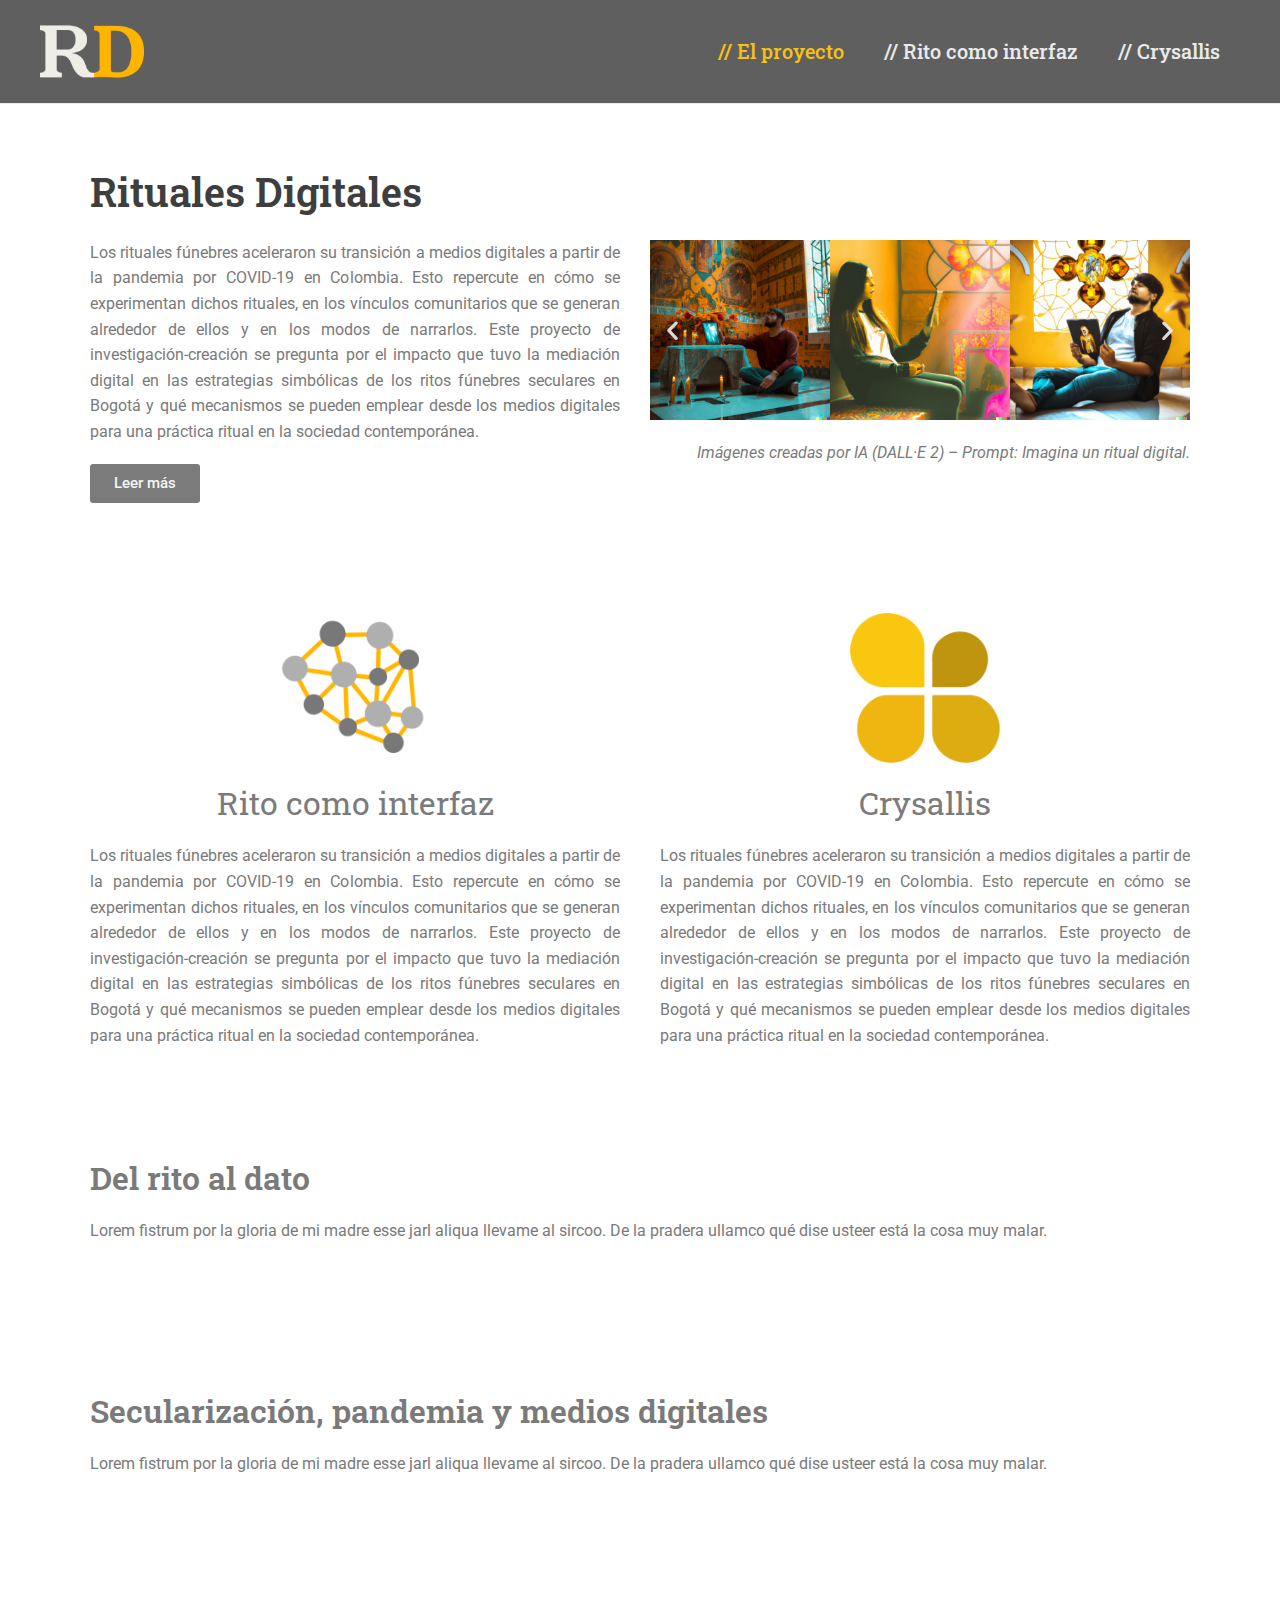
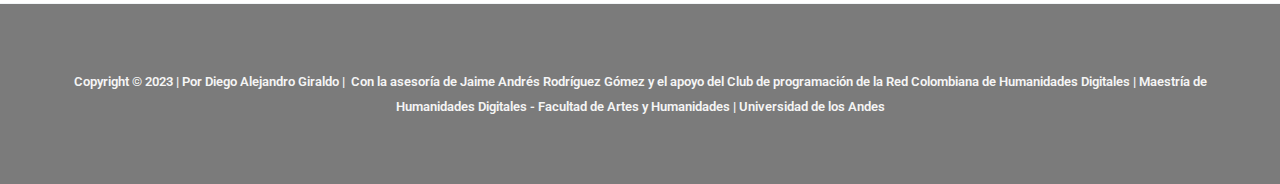
==== commit c23bdc76: "Interfaz y Crysa" ====
--- a/index.html
+++ b/index.html
@@ -27,7 +27,7 @@
 	padding: 0 !important;
 }</style>
 	<link rel="stylesheet" id="astra-theme-css-css" href="https://ritualesdigitales.github.io/wp-content/themes/astra/assets/css/minified/main.min.css?ver=4.1.5" media="all">
-<style id="astra-theme-css-inline-css">:root{--ast-container-default-xlg-padding:3em;--ast-container-default-lg-padding:3em;--ast-container-default-slg-padding:2em;--ast-container-default-md-padding:3em;--ast-container-default-sm-padding:3em;--ast-container-default-xs-padding:2.4em;--ast-container-default-xxs-padding:1.8em;--ast-code-block-background:#ECEFF3;--ast-comment-inputs-background:#F9FAFB;}html{font-size:100%;}a{color:#585858;}a:hover,a:focus{color:var(--ast-global-color-0);}body,button,input,select,textarea,.ast-button,.ast-custom-button{font-family:Helvetica,Verdana,Arial,sans-serif;font-weight:400;font-size:16px;font-size:1rem;line-height:1.6em;}blockquote{color:var(--ast-global-color-2);}p,.entry-content p{margin-bottom:2.31em;}h1,.entry-content h1,h2,.entry-content h2,h3,.entry-content h3,h4,.entry-content h4,h5,.entry-content h5,h6,.entry-content h6,.site-title,.site-title a{font-family:'Roboto Slab',serif;font-weight:600;}.site-title{font-size:26px;font-size:1.625rem;display:block;}header .custom-logo-link img{max-width:104px;}.astra-logo-svg{width:104px;}.site-header .site-description{font-size:15px;font-size:0.9375rem;display:none;}.entry-title{font-size:26px;font-size:1.625rem;}h1,.entry-content h1{font-size:40px;font-size:2.5rem;font-weight:600;font-family:'Roboto Slab',serif;line-height:1.4em;}h2,.entry-content h2{font-size:32px;font-size:2rem;font-weight:400;font-family:'Roboto Slab',serif;line-height:1.25em;}h3,.entry-content h3{font-size:26px;font-size:1.625rem;font-weight:600;font-family:'Roboto Slab',serif;line-height:1.2em;}h4,.entry-content h4{font-size:24px;font-size:1.5rem;line-height:1.2em;font-weight:600;font-family:'Roboto Slab',serif;}h5,.entry-content h5{font-size:20px;font-size:1.25rem;line-height:1.2em;font-weight:600;font-family:'Roboto Slab',serif;}h6,.entry-content h6{font-size:16px;font-size:1rem;line-height:1.25em;font-weight:600;font-family:'Roboto Slab',serif;}::selection{background-color:var(--ast-global-color-0);color:#000000;}body,h1,.entry-title a,.entry-content h1,h2,.entry-content h2,h3,.entry-content h3,h4,.entry-content h4,h5,.entry-content h5,h6,.entry-content h6{color:var(--ast-global-color-2);}.tagcloud a:hover,.tagcloud a:focus,.tagcloud a.current-item{color:#ffffff;border-color:#585858;background-color:#585858;}input:focus,input[type="text"]:focus,input[type="email"]:focus,input[type="url"]:focus,input[type="password"]:focus,input[type="reset"]:focus,input[type="search"]:focus,textarea:focus{border-color:#585858;}input[type="radio"]:checked,input[type=reset],input[type="checkbox"]:checked,input[type="checkbox"]:hover:checked,input[type="checkbox"]:focus:checked,input[type=range]::-webkit-slider-thumb{border-color:#585858;background-color:#585858;box-shadow:none;}.site-footer a:hover + .post-count,.site-footer a:focus + .post-count{background:#585858;border-color:#585858;}.single .nav-links .nav-previous,.single .nav-links .nav-next{color:#585858;}.entry-meta,.entry-meta *{line-height:1.45;color:#585858;}.entry-meta a:hover,.entry-meta a:hover *,.entry-meta a:focus,.entry-meta a:focus *,.page-links > .page-link,.page-links .page-link:hover,.post-navigation a:hover{color:var(--ast-global-color-0);}#cat option,.secondary .calendar_wrap thead a,.secondary .calendar_wrap thead a:visited{color:#585858;}.secondary .calendar_wrap #today,.ast-progress-val span{background:#585858;}.secondary a:hover + .post-count,.secondary a:focus + .post-count{background:#585858;border-color:#585858;}.calendar_wrap #today > a{color:#ffffff;}.page-links .page-link,.single .post-navigation a{color:#585858;}.ast-archive-title{color:var(--ast-global-color-3);}.widget-title{font-size:22px;font-size:1.375rem;color:var(--ast-global-color-3);}.ast-single-post .entry-content a,.ast-comment-content a:not(.ast-comment-edit-reply-wrap a){text-decoration:underline;}.ast-single-post .wp-block-button .wp-block-button__link,.ast-single-post .elementor-button-wrapper .elementor-button,.ast-single-post .entry-content .uagb-tab a,.ast-single-post .entry-content .uagb-ifb-cta a,.ast-single-post .entry-content .wp-block-uagb-buttons a,.ast-single-post .entry-content .uabb-module-content a,.ast-single-post .entry-content .uagb-post-grid a,.ast-single-post .entry-content .uagb-timeline a,.ast-single-post .entry-content .uagb-toc__wrap a,.ast-single-post .entry-content .uagb-taxomony-box a,.ast-single-post .entry-content .woocommerce a,.entry-content .wp-block-latest-posts > li > a,.ast-single-post .entry-content .wp-block-file__button{text-decoration:none;}a:focus-visible,.ast-menu-toggle:focus-visible,.site .skip-link:focus-visible,.wp-block-loginout input:focus-visible,.wp-block-search.wp-block-search__button-inside .wp-block-search__inside-wrapper,.ast-header-navigation-arrow:focus-visible{outline-style:dotted;outline-color:inherit;outline-width:thin;border-color:transparent;}input:focus,input[type="text"]:focus,input[type="email"]:focus,input[type="url"]:focus,input[type="password"]:focus,input[type="reset"]:focus,input[type="search"]:focus,textarea:focus,.wp-block-search__input:focus,[data-section="section-header-mobile-trigger"] .ast-button-wrap .ast-mobile-menu-trigger-minimal:focus,.ast-mobile-popup-drawer.active .menu-toggle-close:focus,.woocommerce-ordering select.orderby:focus,#ast-scroll-top:focus,.woocommerce a.add_to_cart_button:focus,.woocommerce .button.single_add_to_cart_button:focus{border-style:dotted;border-color:inherit;border-width:thin;outline-color:transparent;}.site-logo-img img{ transition:all 0.2s linear;}.ast-page-builder-template .hentry {margin: 0;}.ast-page-builder-template .site-content > .ast-container {max-width: 100%;padding: 0;}.ast-page-builder-template .site-content #primary {padding: 0;margin: 0;}.ast-page-builder-template .no-results {text-align: center;margin: 4em auto;}.ast-page-builder-template .ast-pagination {padding: 2em;}.ast-page-builder-template .entry-header.ast-no-title.ast-no-thumbnail {margin-top: 0;}.ast-page-builder-template .entry-header.ast-header-without-markup {margin-top: 0;margin-bottom: 0;}.ast-page-builder-template .entry-header.ast-no-title.ast-no-meta {margin-bottom: 0;}.ast-page-builder-template.single .post-navigation {padding-bottom: 2em;}.ast-page-builder-template.single-post .site-content > .ast-container {max-width: 100%;}.ast-page-builder-template .entry-header {margin-top: 2em;margin-left: auto;margin-right: auto;}.ast-page-builder-template .ast-archive-description {margin: 2em auto 0;padding-left: 20px;padding-right: 20px;}.ast-page-builder-template .ast-row {margin-left: 0;margin-right: 0;}.single.ast-page-builder-template .entry-header + .entry-content {margin-bottom: 2em;}@media(min-width: 921px) {.ast-page-builder-template.archive.ast-right-sidebar .ast-row article,.ast-page-builder-template.archive.ast-left-sidebar .ast-row article {padding-left: 0;padding-right: 0;}}@media (max-width:921px){#ast-desktop-header{display:none;}}@media (min-width:921px){#ast-mobile-header{display:none;}}.wp-block-buttons.aligncenter{justify-content:center;}@media (max-width:921px){.ast-theme-transparent-header #primary,.ast-theme-transparent-header #secondary{padding:0;}}@media (max-width:921px){.ast-plain-container.ast-no-sidebar #primary{padding:0;}}.ast-plain-container.ast-no-sidebar #primary{margin-top:0;margin-bottom:0;}.wp-block-button.is-style-outline .wp-block-button__link{border-color:var(--ast-global-color-0);}div.wp-block-button.is-style-outline > .wp-block-button__link:not(.has-text-color),div.wp-block-button.wp-block-button__link.is-style-outline:not(.has-text-color){color:var(--ast-global-color-0);}.wp-block-button.is-style-outline .wp-block-button__link:hover,div.wp-block-button.is-style-outline .wp-block-button__link:focus,div.wp-block-button.is-style-outline > .wp-block-button__link:not(.has-text-color):hover,div.wp-block-button.wp-block-button__link.is-style-outline:not(.has-text-color):hover{color:#000000;background-color:var(--ast-global-color-0);border-color:var(--ast-global-color-0);}.post-page-numbers.current .page-link,.ast-pagination .page-numbers.current{color:#000000;border-color:var(--ast-global-color-0);background-color:var(--ast-global-color-0);border-radius:2px;}h1.widget-title{font-weight:600;}h2.widget-title{font-weight:400;}h3.widget-title{font-weight:600;}#page{display:flex;flex-direction:column;min-height:100vh;}.ast-404-layout-1 h1.page-title{color:var(--ast-global-color-2);}.single .post-navigation a{line-height:1em;height:inherit;}.error-404 .page-sub-title{font-size:1.5rem;font-weight:inherit;}.search .site-content .content-area .search-form{margin-bottom:0;}#page .site-content{flex-grow:1;}.widget{margin-bottom:3.5em;}#secondary li{line-height:1.5em;}#secondary .wp-block-group h2{margin-bottom:0.7em;}#secondary h2{font-size:1.7rem;}.ast-separate-container .ast-article-post,.ast-separate-container .ast-article-single,.ast-separate-container .ast-comment-list li.depth-1,.ast-separate-container .comment-respond{padding:3em;}.ast-separate-container .ast-comment-list li.depth-1,.hentry{margin-bottom:2em;}.ast-separate-container .ast-archive-description,.ast-separate-container .ast-author-box{background-color:var(--ast-global-color-5);border-bottom:1px solid var(--ast-border-color);}.ast-separate-container .comments-title{padding:2em 2em 0 2em;}.ast-page-builder-template .comment-form-textarea,.ast-comment-formwrap .ast-grid-common-col{padding:0;}.ast-comment-formwrap{padding:0 20px;display:inline-flex;column-gap:20px;}.archive.ast-page-builder-template .entry-header{margin-top:2em;}.ast-page-builder-template .ast-comment-formwrap{width:100%;}.entry-title{margin-bottom:0.5em;}.ast-archive-description p{font-size:inherit;font-weight:inherit;line-height:inherit;}@media (min-width:921px){.ast-left-sidebar.ast-page-builder-template #secondary,.archive.ast-right-sidebar.ast-page-builder-template .site-main{padding-left:20px;padding-right:20px;}}@media (max-width:544px){.ast-comment-formwrap.ast-row{column-gap:10px;display:inline-block;}#ast-commentform .ast-grid-common-col{position:relative;width:100%;}}@media (min-width:1201px){.ast-separate-container .ast-article-post,.ast-separate-container .ast-article-single,.ast-separate-container .ast-author-box,.ast-separate-container .ast-404-layout-1,.ast-separate-container .no-results{padding:3em;}}@media (max-width:921px){.ast-separate-container #primary,.ast-separate-container #secondary{padding:1.5em 0;}#primary,#secondary{padding:1.5em 0;margin:0;}.ast-left-sidebar #content > .ast-container{display:flex;flex-direction:column-reverse;width:100%;}}@media (min-width:922px){.ast-separate-container.ast-right-sidebar #primary,.ast-separate-container.ast-left-sidebar #primary{border:0;}.search-no-results.ast-separate-container #primary{margin-bottom:4em;}}.wp-block-button .wp-block-button__link{color:#000000;}.wp-block-button .wp-block-button__link:hover,.wp-block-button .wp-block-button__link:focus{color:#000000;background-color:var(--ast-global-color-0);border-color:var(--ast-global-color-0);}.elementor-widget-heading h1.elementor-heading-title{line-height:1.4em;}.elementor-widget-heading h2.elementor-heading-title{line-height:1.25em;}.elementor-widget-heading h3.elementor-heading-title{line-height:1.2em;}.elementor-widget-heading h4.elementor-heading-title{line-height:1.2em;}.elementor-widget-heading h5.elementor-heading-title{line-height:1.2em;}.elementor-widget-heading h6.elementor-heading-title{line-height:1.25em;}.wp-block-button .wp-block-button__link,.wp-block-search .wp-block-search__button,body .wp-block-file .wp-block-file__button{border-color:var(--ast-global-color-0);background-color:var(--ast-global-color-0);color:#000000;font-family:inherit;font-weight:500;line-height:1em;font-size:16px;font-size:1rem;padding-top:15px;padding-right:30px;padding-bottom:15px;padding-left:30px;}@media (max-width:921px){.wp-block-button .wp-block-button__link,.wp-block-search .wp-block-search__button,body .wp-block-file .wp-block-file__button{padding-top:14px;padding-right:28px;padding-bottom:14px;padding-left:28px;}}@media (max-width:544px){.wp-block-button .wp-block-button__link,.wp-block-search .wp-block-search__button,body .wp-block-file .wp-block-file__button{padding-top:12px;padding-right:24px;padding-bottom:12px;padding-left:24px;}}.menu-toggle,button,.ast-button,.ast-custom-button,.button,input#submit,input[type="button"],input[type="submit"],input[type="reset"],form[CLASS*="wp-block-search__"].wp-block-search .wp-block-search__inside-wrapper .wp-block-search__button,body .wp-block-file .wp-block-file__button,.search .search-submit,.woocommerce a.button,.woocommerce button.button,.woocommerce .woocommerce-message a.button,.woocommerce #respond input#submit.alt,.woocommerce input.button.alt,.woocommerce input.button,.woocommerce input.button:disabled,.woocommerce input.button:disabled[disabled],.woocommerce input.button:disabled:hover,.woocommerce input.button:disabled[disabled]:hover,.woocommerce #respond input#submit,.woocommerce button.button.alt.disabled,.wc-block-grid__products .wc-block-grid__product .wp-block-button__link,.wc-block-grid__product-onsale,[CLASS*="wc-block"] button,.woocommerce-js .astra-cart-drawer .astra-cart-drawer-content .woocommerce-mini-cart__buttons .button:not(.checkout):not(.ast-continue-shopping),.woocommerce-js .astra-cart-drawer .astra-cart-drawer-content .woocommerce-mini-cart__buttons a.checkout,.woocommerce button.button.alt.disabled.wc-variation-selection-needed{border-style:solid;border-top-width:0;border-right-width:0;border-left-width:0;border-bottom-width:0;color:#000000;border-color:var(--ast-global-color-0);background-color:var(--ast-global-color-0);padding-top:15px;padding-right:30px;padding-bottom:15px;padding-left:30px;font-family:inherit;font-weight:500;font-size:16px;font-size:1rem;line-height:1em;}button:focus,.menu-toggle:hover,button:hover,.ast-button:hover,.ast-custom-button:hover .button:hover,.ast-custom-button:hover ,input[type=reset]:hover,input[type=reset]:focus,input#submit:hover,input#submit:focus,input[type="button"]:hover,input[type="button"]:focus,input[type="submit"]:hover,input[type="submit"]:focus,form[CLASS*="wp-block-search__"].wp-block-search .wp-block-search__inside-wrapper .wp-block-search__button:hover,form[CLASS*="wp-block-search__"].wp-block-search .wp-block-search__inside-wrapper .wp-block-search__button:focus,body .wp-block-file .wp-block-file__button:hover,body .wp-block-file .wp-block-file__button:focus,.woocommerce a.button:hover,.woocommerce button.button:hover,.woocommerce .woocommerce-message a.button:hover,.woocommerce #respond input#submit:hover,.woocommerce #respond input#submit.alt:hover,.woocommerce input.button.alt:hover,.woocommerce input.button:hover,.woocommerce button.button.alt.disabled:hover,.wc-block-grid__products .wc-block-grid__product .wp-block-button__link:hover,[CLASS*="wc-block"] button:hover,.woocommerce-js .astra-cart-drawer .astra-cart-drawer-content .woocommerce-mini-cart__buttons .button:not(.checkout):not(.ast-continue-shopping):hover,.woocommerce-js .astra-cart-drawer .astra-cart-drawer-content .woocommerce-mini-cart__buttons a.checkout:hover,.woocommerce button.button.alt.disabled.wc-variation-selection-needed:hover{color:#000000;background-color:var(--ast-global-color-0);border-color:var(--ast-global-color-0);}form[CLASS*="wp-block-search__"].wp-block-search .wp-block-search__inside-wrapper .wp-block-search__button.has-icon{padding-top:calc(15px - 3px);padding-right:calc(30px - 3px);padding-bottom:calc(15px - 3px);padding-left:calc(30px - 3px);}@media (max-width:921px){.menu-toggle,button,.ast-button,.ast-custom-button,.button,input#submit,input[type="button"],input[type="submit"],input[type="reset"],form[CLASS*="wp-block-search__"].wp-block-search .wp-block-search__inside-wrapper .wp-block-search__button,body .wp-block-file .wp-block-file__button,.search .search-submit,.woocommerce a.button,.woocommerce button.button,.woocommerce .woocommerce-message a.button,.woocommerce #respond input#submit.alt,.woocommerce input.button.alt,.woocommerce input.button,.woocommerce input.button:disabled,.woocommerce input.button:disabled[disabled],.woocommerce input.button:disabled:hover,.woocommerce input.button:disabled[disabled]:hover,.woocommerce #respond input#submit,.woocommerce button.button.alt.disabled,.wc-block-grid__products .wc-block-grid__product .wp-block-button__link,.wc-block-grid__product-onsale,[CLASS*="wc-block"] button,.woocommerce-js .astra-cart-drawer .astra-cart-drawer-content .woocommerce-mini-cart__buttons .button:not(.checkout):not(.ast-continue-shopping),.woocommerce-js .astra-cart-drawer .astra-cart-drawer-content .woocommerce-mini-cart__buttons a.checkout,.woocommerce button.button.alt.disabled.wc-variation-selection-needed{padding-top:14px;padding-right:28px;padding-bottom:14px;padding-left:28px;}}@media (max-width:544px){.menu-toggle,button,.ast-button,.ast-custom-button,.button,input#submit,input[type="button"],input[type="submit"],input[type="reset"],form[CLASS*="wp-block-search__"].wp-block-search .wp-block-search__inside-wrapper .wp-block-search__button,body .wp-block-file .wp-block-file__button,.search .search-submit,.woocommerce a.button,.woocommerce button.button,.woocommerce .woocommerce-message a.button,.woocommerce #respond input#submit.alt,.woocommerce input.button.alt,.woocommerce input.button,.woocommerce input.button:disabled,.woocommerce input.button:disabled[disabled],.woocommerce input.button:disabled:hover,.woocommerce input.button:disabled[disabled]:hover,.woocommerce #respond input#submit,.woocommerce button.button.alt.disabled,.wc-block-grid__products .wc-block-grid__product .wp-block-button__link,.wc-block-grid__product-onsale,[CLASS*="wc-block"] button,.woocommerce-js .astra-cart-drawer .astra-cart-drawer-content .woocommerce-mini-cart__buttons .button:not(.checkout):not(.ast-continue-shopping),.woocommerce-js .astra-cart-drawer .astra-cart-drawer-content .woocommerce-mini-cart__buttons a.checkout,.woocommerce button.button.alt.disabled.wc-variation-selection-needed{padding-top:12px;padding-right:24px;padding-bottom:12px;padding-left:24px;}}@media (max-width:921px){.ast-mobile-header-stack .main-header-bar .ast-search-menu-icon{display:inline-block;}.ast-header-break-point.ast-header-custom-item-outside .ast-mobile-header-stack .main-header-bar .ast-search-icon{margin:0;}.ast-comment-avatar-wrap img{max-width:2.5em;}.ast-separate-container .ast-comment-list li.depth-1{padding:1.5em 2.14em;}.ast-separate-container .comment-respond{padding:2em 2.14em;}.ast-comment-meta{padding:0 1.8888em 1.3333em;}}@media (min-width:544px){.ast-container{max-width:100%;}}@media (max-width:544px){.ast-separate-container .ast-article-post,.ast-separate-container .ast-article-single,.ast-separate-container .comments-title,.ast-separate-container .ast-archive-description{padding:1.5em 1em;}.ast-separate-container #content .ast-container{padding-left:0.54em;padding-right:0.54em;}.ast-separate-container .ast-comment-list li.depth-1{padding:1.5em 1em;margin-bottom:1.5em;}.ast-separate-container .ast-comment-list .bypostauthor{padding:.5em;}.ast-search-menu-icon.ast-dropdown-active .search-field{width:170px;}}.ast-separate-container{background-color:var(--ast-global-color-5);;background-image:none;;}@media (max-width:921px){.site-title{display:block;}.site-header .site-description{display:none;}.entry-title{font-size:30px;}h1,.entry-content h1{font-size:30px;}h2,.entry-content h2{font-size:25px;}h3,.entry-content h3{font-size:20px;}}@media (max-width:544px){.site-title{display:block;}.site-header .site-description{display:none;}.entry-title{font-size:30px;}h1,.entry-content h1{font-size:30px;}h2,.entry-content h2{font-size:25px;}h3,.entry-content h3{font-size:20px;}}@media (max-width:921px){html{font-size:91.2%;}}@media (max-width:544px){html{font-size:91.2%;}}@media (min-width:922px){.ast-container{max-width:1240px;}}@media (min-width:922px){.site-content .ast-container{display:flex;}}@media (max-width:921px){.site-content .ast-container{flex-direction:column;}}@media (min-width:922px){.main-header-menu .sub-menu .menu-item.ast-left-align-sub-menu:hover > .sub-menu,.main-header-menu .sub-menu .menu-item.ast-left-align-sub-menu.focus > .sub-menu{margin-left:-0px;}}blockquote,cite {font-style: initial;}.wp-block-file {display: flex;align-items: center;flex-wrap: wrap;justify-content: space-between;}.wp-block-pullquote {border: none;}.wp-block-pullquote blockquote::before {content: "\201D";font-family: "Helvetica",sans-serif;display: flex;transform: rotate( 180deg );font-size: 6rem;font-style: normal;line-height: 1;font-weight: bold;align-items: center;justify-content: center;}.has-text-align-right > blockquote::before {justify-content: flex-start;}.has-text-align-left > blockquote::before {justify-content: flex-end;}figure.wp-block-pullquote.is-style-solid-color blockquote {max-width: 100%;text-align: inherit;}html body {--wp--custom--ast-default-block-top-padding: 3em;--wp--custom--ast-default-block-right-padding: 3em;--wp--custom--ast-default-block-bottom-padding: 3em;--wp--custom--ast-default-block-left-padding: 3em;--wp--custom--ast-container-width: 1200px;--wp--custom--ast-content-width-size: 1200px;--wp--custom--ast-wide-width-size: calc(1200px + var(--wp--custom--ast-default-block-left-padding) + var(--wp--custom--ast-default-block-right-padding));}.ast-narrow-container {--wp--custom--ast-content-width-size: 750px;--wp--custom--ast-wide-width-size: 750px;}@media(max-width: 921px) {html body {--wp--custom--ast-default-block-top-padding: 3em;--wp--custom--ast-default-block-right-padding: 2em;--wp--custom--ast-default-block-bottom-padding: 3em;--wp--custom--ast-default-block-left-padding: 2em;}}@media(max-width: 544px) {html body {--wp--custom--ast-default-block-top-padding: 3em;--wp--custom--ast-default-block-right-padding: 1.5em;--wp--custom--ast-default-block-bottom-padding: 3em;--wp--custom--ast-default-block-left-padding: 1.5em;}}.entry-content > .wp-block-group,.entry-content > .wp-block-cover,.entry-content > .wp-block-columns {padding-top: var(--wp--custom--ast-default-block-top-padding);padding-right: var(--wp--custom--ast-default-block-right-padding);padding-bottom: var(--wp--custom--ast-default-block-bottom-padding);padding-left: var(--wp--custom--ast-default-block-left-padding);}.ast-plain-container.ast-no-sidebar .entry-content > .alignfull,.ast-page-builder-template .ast-no-sidebar .entry-content > .alignfull {margin-left: calc( -50vw + 50%);margin-right: calc( -50vw + 50%);max-width: 100vw;width: 100vw;}.ast-plain-container.ast-no-sidebar .entry-content .alignfull .alignfull,.ast-page-builder-template.ast-no-sidebar .entry-content .alignfull .alignfull,.ast-plain-container.ast-no-sidebar .entry-content .alignfull .alignwide,.ast-page-builder-template.ast-no-sidebar .entry-content .alignfull .alignwide,.ast-plain-container.ast-no-sidebar .entry-content .alignwide .alignfull,.ast-page-builder-template.ast-no-sidebar .entry-content .alignwide .alignfull,.ast-plain-container.ast-no-sidebar .entry-content .alignwide .alignwide,.ast-page-builder-template.ast-no-sidebar .entry-content .alignwide .alignwide,.ast-plain-container.ast-no-sidebar .entry-content .wp-block-column .alignfull,.ast-page-builder-template.ast-no-sidebar .entry-content .wp-block-column .alignfull,.ast-plain-container.ast-no-sidebar .entry-content .wp-block-column .alignwide,.ast-page-builder-template.ast-no-sidebar .entry-content .wp-block-column .alignwide {margin-left: auto;margin-right: auto;width: 100%;}[ast-blocks-layout] .wp-block-separator:not(.is-style-dots) {height: 0;}[ast-blocks-layout] .wp-block-separator {margin: 20px auto;}[ast-blocks-layout] .wp-block-separator:not(.is-style-wide):not(.is-style-dots) {max-width: 100px;}[ast-blocks-layout] .wp-block-separator.has-background {padding: 0;}.entry-content[ast-blocks-layout] > * {max-width: var(--wp--custom--ast-content-width-size);margin-left: auto;margin-right: auto;}.entry-content[ast-blocks-layout] > .alignwide {max-width: var(--wp--custom--ast-wide-width-size);}.entry-content[ast-blocks-layout] .alignfull {max-width: none;}.entry-content .wp-block-columns {margin-bottom: 0;}blockquote {margin: 1.5em;border: none;}.wp-block-quote:not(.has-text-align-right):not(.has-text-align-center) {border-left: 5px solid rgba(0,0,0,0.05);}.has-text-align-right > blockquote,blockquote.has-text-align-right {border-right: 5px solid rgba(0,0,0,0.05);}.has-text-align-left > blockquote,blockquote.has-text-align-left {border-left: 5px solid rgba(0,0,0,0.05);}.wp-block-site-tagline,.wp-block-latest-posts .read-more {margin-top: 15px;}.wp-block-loginout p label {display: block;}.wp-block-loginout p:not(.login-remember):not(.login-submit) input {width: 100%;}.wp-block-loginout input:focus {border-color: transparent;}.wp-block-loginout input:focus {outline: thin dotted;}.entry-content .wp-block-media-text .wp-block-media-text__content {padding: 0 0 0 8%;}.entry-content .wp-block-media-text.has-media-on-the-right .wp-block-media-text__content {padding: 0 8% 0 0;}.entry-content .wp-block-media-text.has-background .wp-block-media-text__content {padding: 8%;}.entry-content .wp-block-cover:not([class*="background-color"]) .wp-block-cover__inner-container,.entry-content .wp-block-cover:not([class*="background-color"]) .wp-block-cover-image-text,.entry-content .wp-block-cover:not([class*="background-color"]) .wp-block-cover-text,.entry-content .wp-block-cover-image:not([class*="background-color"]) .wp-block-cover__inner-container,.entry-content .wp-block-cover-image:not([class*="background-color"]) .wp-block-cover-image-text,.entry-content .wp-block-cover-image:not([class*="background-color"]) .wp-block-cover-text {color: var(--ast-global-color-5);}.wp-block-loginout .login-remember input {width: 1.1rem;height: 1.1rem;margin: 0 5px 4px 0;vertical-align: middle;}.wp-block-latest-posts > li > *:first-child,.wp-block-latest-posts:not(.is-grid) > li:first-child {margin-top: 0;}.wp-block-search__inside-wrapper .wp-block-search__input {padding: 0 10px;color: var(--ast-global-color-3);background: var(--ast-global-color-5);border-color: var(--ast-border-color);}.wp-block-latest-posts .read-more {margin-bottom: 1.5em;}.wp-block-search__no-button .wp-block-search__inside-wrapper .wp-block-search__input {padding-top: 5px;padding-bottom: 5px;}.wp-block-latest-posts .wp-block-latest-posts__post-date,.wp-block-latest-posts .wp-block-latest-posts__post-author {font-size: 1rem;}.wp-block-latest-posts > li > *,.wp-block-latest-posts:not(.is-grid) > li {margin-top: 12px;margin-bottom: 12px;}.ast-page-builder-template .entry-content[ast-blocks-layout] > *,.ast-page-builder-template .entry-content[ast-blocks-layout] > .alignfull > * {max-width: none;}.ast-page-builder-template .entry-content[ast-blocks-layout] > .alignwide > * {max-width: var(--wp--custom--ast-wide-width-size);}.ast-page-builder-template .entry-content[ast-blocks-layout] > .inherit-container-width > *,.ast-page-builder-template .entry-content[ast-blocks-layout] > * > *,.entry-content[ast-blocks-layout] > .wp-block-cover .wp-block-cover__inner-container {max-width: var(--wp--custom--ast-content-width-size);margin-left: auto;margin-right: auto;}.entry-content[ast-blocks-layout] .wp-block-cover:not(.alignleft):not(.alignright) {width: auto;}@media(max-width: 1200px) {.ast-separate-container .entry-content > .alignfull,.ast-separate-container .entry-content[ast-blocks-layout] > .alignwide,.ast-plain-container .entry-content[ast-blocks-layout] > .alignwide,.ast-plain-container .entry-content .alignfull {margin-left: calc(-1 * min(var(--ast-container-default-xlg-padding),20px)) ;margin-right: calc(-1 * min(var(--ast-container-default-xlg-padding),20px));}}@media(min-width: 1201px) {.ast-separate-container .entry-content > .alignfull {margin-left: calc(-1 * var(--ast-container-default-xlg-padding) );margin-right: calc(-1 * var(--ast-container-default-xlg-padding) );}.ast-separate-container .entry-content[ast-blocks-layout] > .alignwide,.ast-plain-container .entry-content[ast-blocks-layout] > .alignwide {margin-left: calc(-1 * var(--wp--custom--ast-default-block-left-padding) );margin-right: calc(-1 * var(--wp--custom--ast-default-block-right-padding) );}}@media(min-width: 921px) {.ast-separate-container .entry-content .wp-block-group.alignwide:not(.inherit-container-width) > :where(:not(.alignleft):not(.alignright)),.ast-plain-container .entry-content .wp-block-group.alignwide:not(.inherit-container-width) > :where(:not(.alignleft):not(.alignright)) {max-width: calc( var(--wp--custom--ast-content-width-size) + 80px );}.ast-plain-container.ast-right-sidebar .entry-content[ast-blocks-layout] .alignfull,.ast-plain-container.ast-left-sidebar .entry-content[ast-blocks-layout] .alignfull {margin-left: -60px;margin-right: -60px;}}@media(min-width: 544px) {.entry-content > .alignleft {margin-right: 20px;}.entry-content > .alignright {margin-left: 20px;}}@media (max-width:544px){.wp-block-columns .wp-block-column:not(:last-child){margin-bottom:20px;}.wp-block-latest-posts{margin:0;}}@media( max-width: 600px ) {.entry-content .wp-block-media-text .wp-block-media-text__content,.entry-content .wp-block-media-text.has-media-on-the-right .wp-block-media-text__content {padding: 8% 0 0;}.entry-content .wp-block-media-text.has-background .wp-block-media-text__content {padding: 8%;}}.ast-separate-container .entry-content .uagb-is-root-container {padding-left: 0;}.ast-page-builder-template .entry-header {padding-left: 0;}@media(min-width: 1201px) {.ast-separate-container .entry-content > .uagb-is-root-container {margin-left: 0;margin-right: 0;}}.ast-narrow-container .site-content .wp-block-uagb-image--align-full .wp-block-uagb-image__figure {max-width: 100%;margin-left: auto;margin-right: auto;}.entry-content ul,.entry-content ol {padding: revert;margin: revert;}:root .has-ast-global-color-0-color{color:var(--ast-global-color-0);}:root .has-ast-global-color-0-background-color{background-color:var(--ast-global-color-0);}:root .wp-block-button .has-ast-global-color-0-color{color:var(--ast-global-color-0);}:root .wp-block-button .has-ast-global-color-0-background-color{background-color:var(--ast-global-color-0);}:root .has-ast-global-color-1-color{color:var(--ast-global-color-1);}:root .has-ast-global-color-1-background-color{background-color:var(--ast-global-color-1);}:root .wp-block-button .has-ast-global-color-1-color{color:var(--ast-global-color-1);}:root .wp-block-button .has-ast-global-color-1-background-color{background-color:var(--ast-global-color-1);}:root .has-ast-global-color-2-color{color:var(--ast-global-color-2);}:root .has-ast-global-color-2-background-color{background-color:var(--ast-global-color-2);}:root .wp-block-button .has-ast-global-color-2-color{color:var(--ast-global-color-2);}:root .wp-block-button .has-ast-global-color-2-background-color{background-color:var(--ast-global-color-2);}:root .has-ast-global-color-3-color{color:var(--ast-global-color-3);}:root .has-ast-global-color-3-background-color{background-color:var(--ast-global-color-3);}:root .wp-block-button .has-ast-global-color-3-color{color:var(--ast-global-color-3);}:root .wp-block-button .has-ast-global-color-3-background-color{background-color:var(--ast-global-color-3);}:root .has-ast-global-color-4-color{color:var(--ast-global-color-4);}:root .has-ast-global-color-4-background-color{background-color:var(--ast-global-color-4);}:root .wp-block-button .has-ast-global-color-4-color{color:var(--ast-global-color-4);}:root .wp-block-button .has-ast-global-color-4-background-color{background-color:var(--ast-global-color-4);}:root .has-ast-global-color-5-color{color:var(--ast-global-color-5);}:root .has-ast-global-color-5-background-color{background-color:var(--ast-global-color-5);}:root .wp-block-button .has-ast-global-color-5-color{color:var(--ast-global-color-5);}:root .wp-block-button .has-ast-global-color-5-background-color{background-color:var(--ast-global-color-5);}:root .has-ast-global-color-6-color{color:var(--ast-global-color-6);}:root .has-ast-global-color-6-background-color{background-color:var(--ast-global-color-6);}:root .wp-block-button .has-ast-global-color-6-color{color:var(--ast-global-color-6);}:root .wp-block-button .has-ast-global-color-6-background-color{background-color:var(--ast-global-color-6);}:root .has-ast-global-color-7-color{color:var(--ast-global-color-7);}:root .has-ast-global-color-7-background-color{background-color:var(--ast-global-color-7);}:root .wp-block-button .has-ast-global-color-7-color{color:var(--ast-global-color-7);}:root .wp-block-button .has-ast-global-color-7-background-color{background-color:var(--ast-global-color-7);}:root .has-ast-global-color-8-color{color:var(--ast-global-color-8);}:root .has-ast-global-color-8-background-color{background-color:var(--ast-global-color-8);}:root .wp-block-button .has-ast-global-color-8-color{color:var(--ast-global-color-8);}:root .wp-block-button .has-ast-global-color-8-background-color{background-color:var(--ast-global-color-8);}:root{--ast-global-color-0:#f7c212;--ast-global-color-1:#7b7b7b;--ast-global-color-2:#5f5f5f;--ast-global-color-3:#3e3e3e;--ast-global-color-4:#F5F5F5;--ast-global-color-5:#FFFFFF;--ast-global-color-6:#F2F5F7;--ast-global-color-7:#424242;--ast-global-color-8:#000000;}:root {--ast-border-color : var(--ast-global-color-6);}.ast-single-entry-banner {-js-display: flex;display: flex;flex-direction: column;justify-content: center;text-align: center;position: relative;background: #eeeeee;}.ast-single-entry-banner[data-banner-layout="layout-1"] {max-width: 1200px;background: inherit;padding: 20px 0;}.ast-single-entry-banner[data-banner-width-type="custom"] {margin: 0 auto;width: 100%;}.ast-single-entry-banner + .site-content .entry-header {margin-bottom: 0;}header.entry-header .entry-title{font-weight:600;font-size:32px;font-size:2rem;}header.entry-header > *:not(:last-child){margin-bottom:10px;}.ast-archive-entry-banner {-js-display: flex;display: flex;flex-direction: column;justify-content: center;text-align: center;position: relative;background: #eeeeee;}.ast-archive-entry-banner[data-banner-width-type="custom"] {margin: 0 auto;width: 100%;}.ast-archive-entry-banner[data-banner-layout="layout-1"] {background: inherit;padding: 20px 0;text-align: left;}body.archive .ast-archive-description{max-width:1200px;width:100%;text-align:left;padding-top:3em;padding-right:3em;padding-bottom:3em;padding-left:3em;}body.archive .ast-archive-description .ast-archive-title,body.archive .ast-archive-description .ast-archive-title *{font-weight:600;font-size:32px;font-size:2rem;}body.archive .ast-archive-description > *:not(:last-child){margin-bottom:10px;}@media (max-width:921px){body.archive .ast-archive-description{text-align:left;}}@media (max-width:544px){body.archive .ast-archive-description{text-align:left;}}.ast-breadcrumbs .trail-browse,.ast-breadcrumbs .trail-items,.ast-breadcrumbs .trail-items li{display:inline-block;margin:0;padding:0;border:none;background:inherit;text-indent:0;text-decoration:none;}.ast-breadcrumbs .trail-browse{font-size:inherit;font-style:inherit;font-weight:inherit;color:inherit;}.ast-breadcrumbs .trail-items{list-style:none;}.trail-items li::after{padding:0 0.3em;content:"\00bb";}.trail-items li:last-of-type::after{display:none;}h1,.entry-content h1,h2,.entry-content h2,h3,.entry-content h3,h4,.entry-content h4,h5,.entry-content h5,h6,.entry-content h6{color:var(--ast-global-color-3);}.entry-title a{color:var(--ast-global-color-3);}@media (max-width:921px){.ast-builder-grid-row-container.ast-builder-grid-row-tablet-3-firstrow .ast-builder-grid-row > *:first-child,.ast-builder-grid-row-container.ast-builder-grid-row-tablet-3-lastrow .ast-builder-grid-row > *:last-child{grid-column:1 / -1;}}@media (max-width:544px){.ast-builder-grid-row-container.ast-builder-grid-row-mobile-3-firstrow .ast-builder-grid-row > *:first-child,.ast-builder-grid-row-container.ast-builder-grid-row-mobile-3-lastrow .ast-builder-grid-row > *:last-child{grid-column:1 / -1;}}.ast-builder-layout-element[data-section="title_tagline"]{display:flex;}@media (max-width:921px){.ast-header-break-point .ast-builder-layout-element[data-section="title_tagline"]{display:flex;}}@media (max-width:544px){.ast-header-break-point .ast-builder-layout-element[data-section="title_tagline"]{display:flex;}}.ast-builder-menu-1{font-family:'Roboto Slab',serif;font-weight:500;}.ast-builder-menu-1 .menu-item > .menu-link{font-size:20px;font-size:1.25rem;color:#eaeaea;}.ast-builder-menu-1 .menu-item > .ast-menu-toggle{color:#eaeaea;}.ast-builder-menu-1 .menu-item:hover > .menu-link,.ast-builder-menu-1 .inline-on-mobile .menu-item:hover > .ast-menu-toggle{color:var(--ast-global-color-0);}.ast-builder-menu-1 .menu-item:hover > .ast-menu-toggle{color:var(--ast-global-color-0);}.ast-builder-menu-1 .menu-item.current-menu-item > .menu-link,.ast-builder-menu-1 .inline-on-mobile .menu-item.current-menu-item > .ast-menu-toggle,.ast-builder-menu-1 .current-menu-ancestor > .menu-link{color:var(--ast-global-color-0);}.ast-builder-menu-1 .menu-item.current-menu-item > .ast-menu-toggle{color:var(--ast-global-color-0);}.ast-builder-menu-1 .sub-menu,.ast-builder-menu-1 .inline-on-mobile .sub-menu{border-top-width:2px;border-bottom-width:0px;border-right-width:0px;border-left-width:0px;border-color:var(--ast-global-color-0);border-style:solid;}.ast-builder-menu-1 .main-header-menu > .menu-item > .sub-menu,.ast-builder-menu-1 .main-header-menu > .menu-item > .astra-full-megamenu-wrapper{margin-top:0px;}.ast-desktop .ast-builder-menu-1 .main-header-menu > .menu-item > .sub-menu:before,.ast-desktop .ast-builder-menu-1 .main-header-menu > .menu-item > .astra-full-megamenu-wrapper:before{height:calc( 0px + 5px );}.ast-desktop .ast-builder-menu-1 .menu-item .sub-menu .menu-link{border-style:none;}@media (max-width:921px){.ast-header-break-point .ast-builder-menu-1 .menu-item.menu-item-has-children > .ast-menu-toggle{top:0;}.ast-builder-menu-1 .menu-item-has-children > .menu-link:after{content:unset;}.ast-builder-menu-1 .main-header-menu > .menu-item > .sub-menu,.ast-builder-menu-1 .main-header-menu > .menu-item > .astra-full-megamenu-wrapper{margin-top:0;}}@media (max-width:544px){.ast-header-break-point .ast-builder-menu-1 .menu-item.menu-item-has-children > .ast-menu-toggle{top:0;}.ast-builder-menu-1 .main-header-menu > .menu-item > .sub-menu,.ast-builder-menu-1 .main-header-menu > .menu-item > .astra-full-megamenu-wrapper{margin-top:0;}}.ast-builder-menu-1{display:flex;}@media (max-width:921px){.ast-header-break-point .ast-builder-menu-1{display:flex;}}@media (max-width:544px){.ast-header-break-point .ast-builder-menu-1{display:flex;}}.site-below-footer-wrap{padding-top:20px;padding-bottom:20px;}.site-below-footer-wrap[data-section="section-below-footer-builder"]{background-color:var(--ast-global-color-1);;background-image:none;;min-height:181px;border-style:solid;border-width:0px;border-top-width:1px;border-top-color:var(--ast-global-color-6);}.site-below-footer-wrap[data-section="section-below-footer-builder"] .ast-builder-grid-row{grid-column-gap:96px;max-width:1200px;margin-left:auto;margin-right:auto;}.site-below-footer-wrap[data-section="section-below-footer-builder"] .ast-builder-grid-row,.site-below-footer-wrap[data-section="section-below-footer-builder"] .site-footer-section{align-items:center;}.site-below-footer-wrap[data-section="section-below-footer-builder"].ast-footer-row-inline .site-footer-section{display:flex;margin-bottom:0;}.ast-builder-grid-row-full .ast-builder-grid-row{grid-template-columns:1fr;}@media (max-width:921px){.site-below-footer-wrap[data-section="section-below-footer-builder"].ast-footer-row-tablet-inline .site-footer-section{display:flex;margin-bottom:0;}.site-below-footer-wrap[data-section="section-below-footer-builder"].ast-footer-row-tablet-stack .site-footer-section{display:block;margin-bottom:10px;}.ast-builder-grid-row-container.ast-builder-grid-row-tablet-full .ast-builder-grid-row{grid-template-columns:1fr;}}@media (max-width:544px){.site-below-footer-wrap[data-section="section-below-footer-builder"].ast-footer-row-mobile-inline .site-footer-section{display:flex;margin-bottom:0;}.site-below-footer-wrap[data-section="section-below-footer-builder"].ast-footer-row-mobile-stack .site-footer-section{display:block;margin-bottom:10px;}.ast-builder-grid-row-container.ast-builder-grid-row-mobile-full .ast-builder-grid-row{grid-template-columns:1fr;}}.site-below-footer-wrap[data-section="section-below-footer-builder"]{display:grid;}@media (max-width:921px){.ast-header-break-point .site-below-footer-wrap[data-section="section-below-footer-builder"]{display:grid;}}@media (max-width:544px){.ast-header-break-point .site-below-footer-wrap[data-section="section-below-footer-builder"]{display:grid;}}.ast-footer-copyright{text-align:center;}.ast-footer-copyright {color:var(--ast-global-color-4);}@media (max-width:921px){.ast-footer-copyright{text-align:center;}}@media (max-width:544px){.ast-footer-copyright{text-align:center;}}.ast-footer-copyright {font-size:16px;font-size:1rem;}.ast-footer-copyright.ast-builder-layout-element{display:flex;}@media (max-width:921px){.ast-header-break-point .ast-footer-copyright.ast-builder-layout-element{display:flex;}}@media (max-width:544px){.ast-header-break-point .ast-footer-copyright.ast-builder-layout-element{display:flex;}}.footer-widget-area.widget-area.site-footer-focus-item{width:auto;}.elementor-widget-heading .elementor-heading-title{margin:0;}.elementor-page .ast-menu-toggle{color:unset !important;background:unset !important;}.elementor-post.elementor-grid-item.hentry{margin-bottom:0;}.woocommerce div.product .elementor-element.elementor-products-grid .related.products ul.products li.product,.elementor-element .elementor-wc-products .woocommerce[class*='columns-'] ul.products li.product{width:auto;margin:0;float:none;}.elementor-toc__list-wrapper{margin:0;}.ast-left-sidebar .elementor-section.elementor-section-stretched,.ast-right-sidebar .elementor-section.elementor-section-stretched{max-width:100%;left:0 !important;}.elementor-template-full-width .ast-container{display:block;}@media (max-width:544px){.elementor-element .elementor-wc-products .woocommerce[class*="columns-"] ul.products li.product{width:auto;margin:0;}.elementor-element .woocommerce .woocommerce-result-count{float:none;}}.ast-header-break-point .main-header-bar{border-bottom-width:1px;}@media (min-width:922px){.main-header-bar{border-bottom-width:1px;}}.main-header-menu .menu-item, #astra-footer-menu .menu-item, .main-header-bar .ast-masthead-custom-menu-items{-js-display:flex;display:flex;-webkit-box-pack:center;-webkit-justify-content:center;-moz-box-pack:center;-ms-flex-pack:center;justify-content:center;-webkit-box-orient:vertical;-webkit-box-direction:normal;-webkit-flex-direction:column;-moz-box-orient:vertical;-moz-box-direction:normal;-ms-flex-direction:column;flex-direction:column;}.main-header-menu > .menu-item > .menu-link, #astra-footer-menu > .menu-item > .menu-link{height:100%;-webkit-box-align:center;-webkit-align-items:center;-moz-box-align:center;-ms-flex-align:center;align-items:center;-js-display:flex;display:flex;}.ast-header-break-point .main-navigation ul .menu-item .menu-link .icon-arrow:first-of-type svg{top:.2em;margin-top:0px;margin-left:0px;width:.65em;transform:translate(0, -2px) rotateZ(270deg);}.ast-mobile-popup-content .ast-submenu-expanded > .ast-menu-toggle{transform:rotateX(180deg);overflow-y:auto;}.ast-separate-container .blog-layout-1, .ast-separate-container .blog-layout-2, .ast-separate-container .blog-layout-3{background-color:transparent;background-image:none;}.ast-separate-container .ast-article-post{background-color:var(--ast-global-color-5);;background-image:none;;}@media (max-width:921px){.ast-separate-container .ast-article-post{background-color:var(--ast-global-color-5);;background-image:none;;}}@media (max-width:544px){.ast-separate-container .ast-article-post{background-color:var(--ast-global-color-5);;background-image:none;;}}.ast-separate-container .ast-article-single:not(.ast-related-post), .ast-separate-container .comments-area .comment-respond,.ast-separate-container .comments-area .ast-comment-list li, .ast-separate-container .ast-woocommerce-container, .ast-separate-container .error-404, .ast-separate-container .no-results, .single.ast-separate-container .site-main .ast-author-meta, .ast-separate-container .related-posts-title-wrapper, .ast-separate-container.ast-two-container #secondary .widget,.ast-separate-container .comments-count-wrapper, .ast-box-layout.ast-plain-container .site-content,.ast-padded-layout.ast-plain-container .site-content, .ast-separate-container .comments-area .comments-title, .ast-narrow-container .site-content{background-color:var(--ast-global-color-5);;background-image:none;;}@media (max-width:921px){.ast-separate-container .ast-article-single:not(.ast-related-post), .ast-separate-container .comments-area .comment-respond,.ast-separate-container .comments-area .ast-comment-list li, .ast-separate-container .ast-woocommerce-container, .ast-separate-container .error-404, .ast-separate-container .no-results, .single.ast-separate-container .site-main .ast-author-meta, .ast-separate-container .related-posts-title-wrapper, .ast-separate-container.ast-two-container #secondary .widget,.ast-separate-container .comments-count-wrapper, .ast-box-layout.ast-plain-container .site-content,.ast-padded-layout.ast-plain-container .site-content, .ast-separate-container .comments-area .comments-title, .ast-narrow-container .site-content{background-color:var(--ast-global-color-5);;background-image:none;;}}@media (max-width:544px){.ast-separate-container .ast-article-single:not(.ast-related-post), .ast-separate-container .comments-area .comment-respond,.ast-separate-container .comments-area .ast-comment-list li, .ast-separate-container .ast-woocommerce-container, .ast-separate-container .error-404, .ast-separate-container .no-results, .single.ast-separate-container .site-main .ast-author-meta, .ast-separate-container .related-posts-title-wrapper, .ast-separate-container.ast-two-container #secondary .widget,.ast-separate-container .comments-count-wrapper, .ast-box-layout.ast-plain-container .site-content,.ast-padded-layout.ast-plain-container .site-content, .ast-separate-container .comments-area .comments-title, .ast-narrow-container .site-content{background-color:var(--ast-global-color-5);;background-image:none;;}}.ast-plain-container, .ast-page-builder-template{background-color:var(--ast-global-color-5);;background-image:none;;}@media (max-width:921px){.ast-plain-container, .ast-page-builder-template{background-color:var(--ast-global-color-5);;background-image:none;;}}@media (max-width:544px){.ast-plain-container, .ast-page-builder-template{background-color:var(--ast-global-color-5);;background-image:none;;}}
+<style id="astra-theme-css-inline-css">:root{--ast-container-default-xlg-padding:3em;--ast-container-default-lg-padding:3em;--ast-container-default-slg-padding:2em;--ast-container-default-md-padding:3em;--ast-container-default-sm-padding:3em;--ast-container-default-xs-padding:2.4em;--ast-container-default-xxs-padding:1.8em;--ast-code-block-background:#ECEFF3;--ast-comment-inputs-background:#F9FAFB;}html{font-size:100%;}a{color:#585858;}a:hover,a:focus{color:var(--ast-global-color-0);}body,button,input,select,textarea,.ast-button,.ast-custom-button{font-family:Helvetica,Verdana,Arial,sans-serif;font-weight:400;font-size:16px;font-size:1rem;line-height:1.6em;}blockquote{color:var(--ast-global-color-2);}p,.entry-content p{margin-bottom:2.31em;}h1,.entry-content h1,h2,.entry-content h2,h3,.entry-content h3,h4,.entry-content h4,h5,.entry-content h5,h6,.entry-content h6,.site-title,.site-title a{font-family:'Roboto Slab',serif;font-weight:600;}.site-title{font-size:26px;font-size:1.625rem;display:block;}header .custom-logo-link img{max-width:104px;}.astra-logo-svg{width:104px;}.site-header .site-description{font-size:15px;font-size:0.9375rem;display:none;}.entry-title{font-size:26px;font-size:1.625rem;}h1,.entry-content h1{font-size:40px;font-size:2.5rem;font-weight:600;font-family:'Roboto Slab',serif;line-height:1.4em;}h2,.entry-content h2{font-size:32px;font-size:2rem;font-weight:400;font-family:'Roboto Slab',serif;line-height:1.25em;}h3,.entry-content h3{font-size:26px;font-size:1.625rem;font-weight:600;font-family:'Roboto Slab',serif;line-height:1.2em;}h4,.entry-content h4{font-size:24px;font-size:1.5rem;line-height:1.2em;font-weight:600;font-family:'Roboto Slab',serif;}h5,.entry-content h5{font-size:20px;font-size:1.25rem;line-height:1.2em;font-weight:600;font-family:'Roboto Slab',serif;}h6,.entry-content h6{font-size:16px;font-size:1rem;line-height:1.25em;font-weight:600;font-family:'Roboto Slab',serif;}::selection{background-color:var(--ast-global-color-0);color:#000000;}body,h1,.entry-title a,.entry-content h1,h2,.entry-content h2,h3,.entry-content h3,h4,.entry-content h4,h5,.entry-content h5,h6,.entry-content h6{color:var(--ast-global-color-2);}.tagcloud a:hover,.tagcloud a:focus,.tagcloud a.current-item{color:#ffffff;border-color:#585858;background-color:#585858;}input:focus,input[type="text"]:focus,input[type="email"]:focus,input[type="url"]:focus,input[type="password"]:focus,input[type="reset"]:focus,input[type="search"]:focus,textarea:focus{border-color:#585858;}input[type="radio"]:checked,input[type=reset],input[type="checkbox"]:checked,input[type="checkbox"]:hover:checked,input[type="checkbox"]:focus:checked,input[type=range]::-webkit-slider-thumb{border-color:#585858;background-color:#585858;box-shadow:none;}.site-footer a:hover + .post-count,.site-footer a:focus + .post-count{background:#585858;border-color:#585858;}.single .nav-links .nav-previous,.single .nav-links .nav-next{color:#585858;}.entry-meta,.entry-meta *{line-height:1.45;color:#585858;}.entry-meta a:hover,.entry-meta a:hover *,.entry-meta a:focus,.entry-meta a:focus *,.page-links > .page-link,.page-links .page-link:hover,.post-navigation a:hover{color:var(--ast-global-color-0);}#cat option,.secondary .calendar_wrap thead a,.secondary .calendar_wrap thead a:visited{color:#585858;}.secondary .calendar_wrap #today,.ast-progress-val span{background:#585858;}.secondary a:hover + .post-count,.secondary a:focus + .post-count{background:#585858;border-color:#585858;}.calendar_wrap #today > a{color:#ffffff;}.page-links .page-link,.single .post-navigation a{color:#585858;}.ast-archive-title{color:var(--ast-global-color-3);}.widget-title{font-size:22px;font-size:1.375rem;color:var(--ast-global-color-3);}.ast-single-post .entry-content a,.ast-comment-content a:not(.ast-comment-edit-reply-wrap a){text-decoration:underline;}.ast-single-post .wp-block-button .wp-block-button__link,.ast-single-post .elementor-button-wrapper .elementor-button,.ast-single-post .entry-content .uagb-tab a,.ast-single-post .entry-content .uagb-ifb-cta a,.ast-single-post .entry-content .wp-block-uagb-buttons a,.ast-single-post .entry-content .uabb-module-content a,.ast-single-post .entry-content .uagb-post-grid a,.ast-single-post .entry-content .uagb-timeline a,.ast-single-post .entry-content .uagb-toc__wrap a,.ast-single-post .entry-content .uagb-taxomony-box a,.ast-single-post .entry-content .woocommerce a,.entry-content .wp-block-latest-posts > li > a,.ast-single-post .entry-content .wp-block-file__button{text-decoration:none;}a:focus-visible,.ast-menu-toggle:focus-visible,.site .skip-link:focus-visible,.wp-block-loginout input:focus-visible,.wp-block-search.wp-block-search__button-inside .wp-block-search__inside-wrapper,.ast-header-navigation-arrow:focus-visible{outline-style:dotted;outline-color:inherit;outline-width:thin;border-color:transparent;}input:focus,input[type="text"]:focus,input[type="email"]:focus,input[type="url"]:focus,input[type="password"]:focus,input[type="reset"]:focus,input[type="search"]:focus,textarea:focus,.wp-block-search__input:focus,[data-section="section-header-mobile-trigger"] .ast-button-wrap .ast-mobile-menu-trigger-minimal:focus,.ast-mobile-popup-drawer.active .menu-toggle-close:focus,.woocommerce-ordering select.orderby:focus,#ast-scroll-top:focus,.woocommerce a.add_to_cart_button:focus,.woocommerce .button.single_add_to_cart_button:focus{border-style:dotted;border-color:inherit;border-width:thin;outline-color:transparent;}.site-logo-img img{ transition:all 0.2s linear;}.ast-page-builder-template .hentry {margin: 0;}.ast-page-builder-template .site-content > .ast-container {max-width: 100%;padding: 0;}.ast-page-builder-template .site-content #primary {padding: 0;margin: 0;}.ast-page-builder-template .no-results {text-align: center;margin: 4em auto;}.ast-page-builder-template .ast-pagination {padding: 2em;}.ast-page-builder-template .entry-header.ast-no-title.ast-no-thumbnail {margin-top: 0;}.ast-page-builder-template .entry-header.ast-header-without-markup {margin-top: 0;margin-bottom: 0;}.ast-page-builder-template .entry-header.ast-no-title.ast-no-meta {margin-bottom: 0;}.ast-page-builder-template.single .post-navigation {padding-bottom: 2em;}.ast-page-builder-template.single-post .site-content > .ast-container {max-width: 100%;}.ast-page-builder-template .entry-header {margin-top: 2em;margin-left: auto;margin-right: auto;}.ast-page-builder-template .ast-archive-description {margin: 2em auto 0;padding-left: 20px;padding-right: 20px;}.ast-page-builder-template .ast-row {margin-left: 0;margin-right: 0;}.single.ast-page-builder-template .entry-header + .entry-content {margin-bottom: 2em;}@media(min-width: 921px) {.ast-page-builder-template.archive.ast-right-sidebar .ast-row article,.ast-page-builder-template.archive.ast-left-sidebar .ast-row article {padding-left: 0;padding-right: 0;}}@media (max-width:921px){#ast-desktop-header{display:none;}}@media (min-width:921px){#ast-mobile-header{display:none;}}.wp-block-buttons.aligncenter{justify-content:center;}@media (max-width:921px){.ast-theme-transparent-header #primary,.ast-theme-transparent-header #secondary{padding:0;}}@media (max-width:921px){.ast-plain-container.ast-no-sidebar #primary{padding:0;}}.ast-plain-container.ast-no-sidebar #primary{margin-top:0;margin-bottom:0;}.wp-block-button.is-style-outline .wp-block-button__link{border-color:var(--ast-global-color-0);}div.wp-block-button.is-style-outline > .wp-block-button__link:not(.has-text-color),div.wp-block-button.wp-block-button__link.is-style-outline:not(.has-text-color){color:var(--ast-global-color-0);}.wp-block-button.is-style-outline .wp-block-button__link:hover,div.wp-block-button.is-style-outline .wp-block-button__link:focus,div.wp-block-button.is-style-outline > .wp-block-button__link:not(.has-text-color):hover,div.wp-block-button.wp-block-button__link.is-style-outline:not(.has-text-color):hover{color:#000000;background-color:var(--ast-global-color-0);border-color:var(--ast-global-color-0);}.post-page-numbers.current .page-link,.ast-pagination .page-numbers.current{color:#000000;border-color:var(--ast-global-color-0);background-color:var(--ast-global-color-0);border-radius:2px;}h1.widget-title{font-weight:600;}h2.widget-title{font-weight:400;}h3.widget-title{font-weight:600;}#page{display:flex;flex-direction:column;min-height:100vh;}.ast-404-layout-1 h1.page-title{color:var(--ast-global-color-2);}.single .post-navigation a{line-height:1em;height:inherit;}.error-404 .page-sub-title{font-size:1.5rem;font-weight:inherit;}.search .site-content .content-area .search-form{margin-bottom:0;}#page .site-content{flex-grow:1;}.widget{margin-bottom:3.5em;}#secondary li{line-height:1.5em;}#secondary .wp-block-group h2{margin-bottom:0.7em;}#secondary h2{font-size:1.7rem;}.ast-separate-container .ast-article-post,.ast-separate-container .ast-article-single,.ast-separate-container .ast-comment-list li.depth-1,.ast-separate-container .comment-respond{padding:3em;}.ast-separate-container .ast-comment-list li.depth-1,.hentry{margin-bottom:2em;}.ast-separate-container .ast-archive-description,.ast-separate-container .ast-author-box{background-color:var(--ast-global-color-5);border-bottom:1px solid var(--ast-border-color);}.ast-separate-container .comments-title{padding:2em 2em 0 2em;}.ast-page-builder-template .comment-form-textarea,.ast-comment-formwrap .ast-grid-common-col{padding:0;}.ast-comment-formwrap{padding:0 20px;display:inline-flex;column-gap:20px;}.archive.ast-page-builder-template .entry-header{margin-top:2em;}.ast-page-builder-template .ast-comment-formwrap{width:100%;}.entry-title{margin-bottom:0.5em;}.ast-archive-description p{font-size:inherit;font-weight:inherit;line-height:inherit;}@media (min-width:921px){.ast-left-sidebar.ast-page-builder-template #secondary,.archive.ast-right-sidebar.ast-page-builder-template .site-main{padding-left:20px;padding-right:20px;}}@media (max-width:544px){.ast-comment-formwrap.ast-row{column-gap:10px;display:inline-block;}#ast-commentform .ast-grid-common-col{position:relative;width:100%;}}@media (min-width:1201px){.ast-separate-container .ast-article-post,.ast-separate-container .ast-article-single,.ast-separate-container .ast-author-box,.ast-separate-container .ast-404-layout-1,.ast-separate-container .no-results{padding:3em;}}@media (max-width:921px){.ast-separate-container #primary,.ast-separate-container #secondary{padding:1.5em 0;}#primary,#secondary{padding:1.5em 0;margin:0;}.ast-left-sidebar #content > .ast-container{display:flex;flex-direction:column-reverse;width:100%;}}@media (min-width:922px){.ast-separate-container.ast-right-sidebar #primary,.ast-separate-container.ast-left-sidebar #primary{border:0;}.search-no-results.ast-separate-container #primary{margin-bottom:4em;}}.wp-block-button .wp-block-button__link{color:#000000;}.wp-block-button .wp-block-button__link:hover,.wp-block-button .wp-block-button__link:focus{color:#000000;background-color:var(--ast-global-color-0);border-color:var(--ast-global-color-0);}.elementor-widget-heading h1.elementor-heading-title{line-height:1.4em;}.elementor-widget-heading h2.elementor-heading-title{line-height:1.25em;}.elementor-widget-heading h3.elementor-heading-title{line-height:1.2em;}.elementor-widget-heading h4.elementor-heading-title{line-height:1.2em;}.elementor-widget-heading h5.elementor-heading-title{line-height:1.2em;}.elementor-widget-heading h6.elementor-heading-title{line-height:1.25em;}.wp-block-button .wp-block-button__link,.wp-block-search .wp-block-search__button,body .wp-block-file .wp-block-file__button{border-color:var(--ast-global-color-0);background-color:var(--ast-global-color-0);color:#000000;font-family:inherit;font-weight:500;line-height:1em;font-size:16px;font-size:1rem;padding-top:15px;padding-right:30px;padding-bottom:15px;padding-left:30px;}@media (max-width:921px){.wp-block-button .wp-block-button__link,.wp-block-search .wp-block-search__button,body .wp-block-file .wp-block-file__button{padding-top:14px;padding-right:28px;padding-bottom:14px;padding-left:28px;}}@media (max-width:544px){.wp-block-button .wp-block-button__link,.wp-block-search .wp-block-search__button,body .wp-block-file .wp-block-file__button{padding-top:12px;padding-right:24px;padding-bottom:12px;padding-left:24px;}}.menu-toggle,button,.ast-button,.ast-custom-button,.button,input#submit,input[type="button"],input[type="submit"],input[type="reset"],form[CLASS*="wp-block-search__"].wp-block-search .wp-block-search__inside-wrapper .wp-block-search__button,body .wp-block-file .wp-block-file__button,.search .search-submit,.woocommerce a.button,.woocommerce button.button,.woocommerce .woocommerce-message a.button,.woocommerce #respond input#submit.alt,.woocommerce input.button.alt,.woocommerce input.button,.woocommerce input.button:disabled,.woocommerce input.button:disabled[disabled],.woocommerce input.button:disabled:hover,.woocommerce input.button:disabled[disabled]:hover,.woocommerce #respond input#submit,.woocommerce button.button.alt.disabled,.wc-block-grid__products .wc-block-grid__product .wp-block-button__link,.wc-block-grid__product-onsale,[CLASS*="wc-block"] button,.woocommerce-js .astra-cart-drawer .astra-cart-drawer-content .woocommerce-mini-cart__buttons .button:not(.checkout):not(.ast-continue-shopping),.woocommerce-js .astra-cart-drawer .astra-cart-drawer-content .woocommerce-mini-cart__buttons a.checkout,.woocommerce button.button.alt.disabled.wc-variation-selection-needed{border-style:solid;border-top-width:0;border-right-width:0;border-left-width:0;border-bottom-width:0;color:#000000;border-color:var(--ast-global-color-0);background-color:var(--ast-global-color-0);padding-top:15px;padding-right:30px;padding-bottom:15px;padding-left:30px;font-family:inherit;font-weight:500;font-size:16px;font-size:1rem;line-height:1em;}button:focus,.menu-toggle:hover,button:hover,.ast-button:hover,.ast-custom-button:hover .button:hover,.ast-custom-button:hover ,input[type=reset]:hover,input[type=reset]:focus,input#submit:hover,input#submit:focus,input[type="button"]:hover,input[type="button"]:focus,input[type="submit"]:hover,input[type="submit"]:focus,form[CLASS*="wp-block-search__"].wp-block-search .wp-block-search__inside-wrapper .wp-block-search__button:hover,form[CLASS*="wp-block-search__"].wp-block-search .wp-block-search__inside-wrapper .wp-block-search__button:focus,body .wp-block-file .wp-block-file__button:hover,body .wp-block-file .wp-block-file__button:focus,.woocommerce a.button:hover,.woocommerce button.button:hover,.woocommerce .woocommerce-message a.button:hover,.woocommerce #respond input#submit:hover,.woocommerce #respond input#submit.alt:hover,.woocommerce input.button.alt:hover,.woocommerce input.button:hover,.woocommerce button.button.alt.disabled:hover,.wc-block-grid__products .wc-block-grid__product .wp-block-button__link:hover,[CLASS*="wc-block"] button:hover,.woocommerce-js .astra-cart-drawer .astra-cart-drawer-content .woocommerce-mini-cart__buttons .button:not(.checkout):not(.ast-continue-shopping):hover,.woocommerce-js .astra-cart-drawer .astra-cart-drawer-content .woocommerce-mini-cart__buttons a.checkout:hover,.woocommerce button.button.alt.disabled.wc-variation-selection-needed:hover{color:#000000;background-color:var(--ast-global-color-0);border-color:var(--ast-global-color-0);}form[CLASS*="wp-block-search__"].wp-block-search .wp-block-search__inside-wrapper .wp-block-search__button.has-icon{padding-top:calc(15px - 3px);padding-right:calc(30px - 3px);padding-bottom:calc(15px - 3px);padding-left:calc(30px - 3px);}@media (max-width:921px){.menu-toggle,button,.ast-button,.ast-custom-button,.button,input#submit,input[type="button"],input[type="submit"],input[type="reset"],form[CLASS*="wp-block-search__"].wp-block-search .wp-block-search__inside-wrapper .wp-block-search__button,body .wp-block-file .wp-block-file__button,.search .search-submit,.woocommerce a.button,.woocommerce button.button,.woocommerce .woocommerce-message a.button,.woocommerce #respond input#submit.alt,.woocommerce input.button.alt,.woocommerce input.button,.woocommerce input.button:disabled,.woocommerce input.button:disabled[disabled],.woocommerce input.button:disabled:hover,.woocommerce input.button:disabled[disabled]:hover,.woocommerce #respond input#submit,.woocommerce button.button.alt.disabled,.wc-block-grid__products .wc-block-grid__product .wp-block-button__link,.wc-block-grid__product-onsale,[CLASS*="wc-block"] button,.woocommerce-js .astra-cart-drawer .astra-cart-drawer-content .woocommerce-mini-cart__buttons .button:not(.checkout):not(.ast-continue-shopping),.woocommerce-js .astra-cart-drawer .astra-cart-drawer-content .woocommerce-mini-cart__buttons a.checkout,.woocommerce button.button.alt.disabled.wc-variation-selection-needed{padding-top:14px;padding-right:28px;padding-bottom:14px;padding-left:28px;}}@media (max-width:544px){.menu-toggle,button,.ast-button,.ast-custom-button,.button,input#submit,input[type="button"],input[type="submit"],input[type="reset"],form[CLASS*="wp-block-search__"].wp-block-search .wp-block-search__inside-wrapper .wp-block-search__button,body .wp-block-file .wp-block-file__button,.search .search-submit,.woocommerce a.button,.woocommerce button.button,.woocommerce .woocommerce-message a.button,.woocommerce #respond input#submit.alt,.woocommerce input.button.alt,.woocommerce input.button,.woocommerce input.button:disabled,.woocommerce input.button:disabled[disabled],.woocommerce input.button:disabled:hover,.woocommerce input.button:disabled[disabled]:hover,.woocommerce #respond input#submit,.woocommerce button.button.alt.disabled,.wc-block-grid__products .wc-block-grid__product .wp-block-button__link,.wc-block-grid__product-onsale,[CLASS*="wc-block"] button,.woocommerce-js .astra-cart-drawer .astra-cart-drawer-content .woocommerce-mini-cart__buttons .button:not(.checkout):not(.ast-continue-shopping),.woocommerce-js .astra-cart-drawer .astra-cart-drawer-content .woocommerce-mini-cart__buttons a.checkout,.woocommerce button.button.alt.disabled.wc-variation-selection-needed{padding-top:12px;padding-right:24px;padding-bottom:12px;padding-left:24px;}}@media (max-width:921px){.ast-mobile-header-stack .main-header-bar .ast-search-menu-icon{display:inline-block;}.ast-header-break-point.ast-header-custom-item-outside .ast-mobile-header-stack .main-header-bar .ast-search-icon{margin:0;}.ast-comment-avatar-wrap img{max-width:2.5em;}.ast-separate-container .ast-comment-list li.depth-1{padding:1.5em 2.14em;}.ast-separate-container .comment-respond{padding:2em 2.14em;}.ast-comment-meta{padding:0 1.8888em 1.3333em;}}@media (min-width:544px){.ast-container{max-width:100%;}}@media (max-width:544px){.ast-separate-container .ast-article-post,.ast-separate-container .ast-article-single,.ast-separate-container .comments-title,.ast-separate-container .ast-archive-description{padding:1.5em 1em;}.ast-separate-container #content .ast-container{padding-left:0.54em;padding-right:0.54em;}.ast-separate-container .ast-comment-list li.depth-1{padding:1.5em 1em;margin-bottom:1.5em;}.ast-separate-container .ast-comment-list .bypostauthor{padding:.5em;}.ast-search-menu-icon.ast-dropdown-active .search-field{width:170px;}}.ast-separate-container{background-color:var(--ast-global-color-5);;background-image:none;;}@media (max-width:921px){.site-title{display:block;}.site-header .site-description{display:none;}.entry-title{font-size:30px;}h1,.entry-content h1{font-size:30px;}h2,.entry-content h2{font-size:25px;}h3,.entry-content h3{font-size:20px;}}@media (max-width:544px){.site-title{display:block;}.site-header .site-description{display:none;}.entry-title{font-size:30px;}h1,.entry-content h1{font-size:30px;}h2,.entry-content h2{font-size:25px;}h3,.entry-content h3{font-size:20px;}}@media (max-width:921px){html{font-size:91.2%;}}@media (max-width:544px){html{font-size:91.2%;}}@media (min-width:922px){.ast-container{max-width:1240px;}}@media (min-width:922px){.site-content .ast-container{display:flex;}}@media (max-width:921px){.site-content .ast-container{flex-direction:column;}}@media (min-width:922px){.main-header-menu .sub-menu .menu-item.ast-left-align-sub-menu:hover > .sub-menu,.main-header-menu .sub-menu .menu-item.ast-left-align-sub-menu.focus > .sub-menu{margin-left:-0px;}}blockquote,cite {font-style: initial;}.wp-block-file {display: flex;align-items: center;flex-wrap: wrap;justify-content: space-between;}.wp-block-pullquote {border: none;}.wp-block-pullquote blockquote::before {content: "\201D";font-family: "Helvetica",sans-serif;display: flex;transform: rotate( 180deg );font-size: 6rem;font-style: normal;line-height: 1;font-weight: bold;align-items: center;justify-content: center;}.has-text-align-right > blockquote::before {justify-content: flex-start;}.has-text-align-left > blockquote::before {justify-content: flex-end;}figure.wp-block-pullquote.is-style-solid-color blockquote {max-width: 100%;text-align: inherit;}html body {--wp--custom--ast-default-block-top-padding: 3em;--wp--custom--ast-default-block-right-padding: 3em;--wp--custom--ast-default-block-bottom-padding: 3em;--wp--custom--ast-default-block-left-padding: 3em;--wp--custom--ast-container-width: 1200px;--wp--custom--ast-content-width-size: 1200px;--wp--custom--ast-wide-width-size: calc(1200px + var(--wp--custom--ast-default-block-left-padding) + var(--wp--custom--ast-default-block-right-padding));}.ast-narrow-container {--wp--custom--ast-content-width-size: 750px;--wp--custom--ast-wide-width-size: 750px;}@media(max-width: 921px) {html body {--wp--custom--ast-default-block-top-padding: 3em;--wp--custom--ast-default-block-right-padding: 2em;--wp--custom--ast-default-block-bottom-padding: 3em;--wp--custom--ast-default-block-left-padding: 2em;}}@media(max-width: 544px) {html body {--wp--custom--ast-default-block-top-padding: 3em;--wp--custom--ast-default-block-right-padding: 1.5em;--wp--custom--ast-default-block-bottom-padding: 3em;--wp--custom--ast-default-block-left-padding: 1.5em;}}.entry-content > .wp-block-group,.entry-content > .wp-block-cover,.entry-content > .wp-block-columns {padding-top: var(--wp--custom--ast-default-block-top-padding);padding-right: var(--wp--custom--ast-default-block-right-padding);padding-bottom: var(--wp--custom--ast-default-block-bottom-padding);padding-left: var(--wp--custom--ast-default-block-left-padding);}.ast-plain-container.ast-no-sidebar .entry-content > .alignfull,.ast-page-builder-template .ast-no-sidebar .entry-content > .alignfull {margin-left: calc( -50vw + 50%);margin-right: calc( -50vw + 50%);max-width: 100vw;width: 100vw;}.ast-plain-container.ast-no-sidebar .entry-content .alignfull .alignfull,.ast-page-builder-template.ast-no-sidebar .entry-content .alignfull .alignfull,.ast-plain-container.ast-no-sidebar .entry-content .alignfull .alignwide,.ast-page-builder-template.ast-no-sidebar .entry-content .alignfull .alignwide,.ast-plain-container.ast-no-sidebar .entry-content .alignwide .alignfull,.ast-page-builder-template.ast-no-sidebar .entry-content .alignwide .alignfull,.ast-plain-container.ast-no-sidebar .entry-content .alignwide .alignwide,.ast-page-builder-template.ast-no-sidebar .entry-content .alignwide .alignwide,.ast-plain-container.ast-no-sidebar .entry-content .wp-block-column .alignfull,.ast-page-builder-template.ast-no-sidebar .entry-content .wp-block-column .alignfull,.ast-plain-container.ast-no-sidebar .entry-content .wp-block-column .alignwide,.ast-page-builder-template.ast-no-sidebar .entry-content .wp-block-column .alignwide {margin-left: auto;margin-right: auto;width: 100%;}[ast-blocks-layout] .wp-block-separator:not(.is-style-dots) {height: 0;}[ast-blocks-layout] .wp-block-separator {margin: 20px auto;}[ast-blocks-layout] .wp-block-separator:not(.is-style-wide):not(.is-style-dots) {max-width: 100px;}[ast-blocks-layout] .wp-block-separator.has-background {padding: 0;}.entry-content[ast-blocks-layout] > * {max-width: var(--wp--custom--ast-content-width-size);margin-left: auto;margin-right: auto;}.entry-content[ast-blocks-layout] > .alignwide {max-width: var(--wp--custom--ast-wide-width-size);}.entry-content[ast-blocks-layout] .alignfull {max-width: none;}.entry-content .wp-block-columns {margin-bottom: 0;}blockquote {margin: 1.5em;border: none;}.wp-block-quote:not(.has-text-align-right):not(.has-text-align-center) {border-left: 5px solid rgba(0,0,0,0.05);}.has-text-align-right > blockquote,blockquote.has-text-align-right {border-right: 5px solid rgba(0,0,0,0.05);}.has-text-align-left > blockquote,blockquote.has-text-align-left {border-left: 5px solid rgba(0,0,0,0.05);}.wp-block-site-tagline,.wp-block-latest-posts .read-more {margin-top: 15px;}.wp-block-loginout p label {display: block;}.wp-block-loginout p:not(.login-remember):not(.login-submit) input {width: 100%;}.wp-block-loginout input:focus {border-color: transparent;}.wp-block-loginout input:focus {outline: thin dotted;}.entry-content .wp-block-media-text .wp-block-media-text__content {padding: 0 0 0 8%;}.entry-content .wp-block-media-text.has-media-on-the-right .wp-block-media-text__content {padding: 0 8% 0 0;}.entry-content .wp-block-media-text.has-background .wp-block-media-text__content {padding: 8%;}.entry-content .wp-block-cover:not([class*="background-color"]) .wp-block-cover__inner-container,.entry-content .wp-block-cover:not([class*="background-color"]) .wp-block-cover-image-text,.entry-content .wp-block-cover:not([class*="background-color"]) .wp-block-cover-text,.entry-content .wp-block-cover-image:not([class*="background-color"]) .wp-block-cover__inner-container,.entry-content .wp-block-cover-image:not([class*="background-color"]) .wp-block-cover-image-text,.entry-content .wp-block-cover-image:not([class*="background-color"]) .wp-block-cover-text {color: var(--ast-global-color-5);}.wp-block-loginout .login-remember input {width: 1.1rem;height: 1.1rem;margin: 0 5px 4px 0;vertical-align: middle;}.wp-block-latest-posts > li > *:first-child,.wp-block-latest-posts:not(.is-grid) > li:first-child {margin-top: 0;}.wp-block-search__inside-wrapper .wp-block-search__input {padding: 0 10px;color: var(--ast-global-color-3);background: var(--ast-global-color-5);border-color: var(--ast-border-color);}.wp-block-latest-posts .read-more {margin-bottom: 1.5em;}.wp-block-search__no-button .wp-block-search__inside-wrapper .wp-block-search__input {padding-top: 5px;padding-bottom: 5px;}.wp-block-latest-posts .wp-block-latest-posts__post-date,.wp-block-latest-posts .wp-block-latest-posts__post-author {font-size: 1rem;}.wp-block-latest-posts > li > *,.wp-block-latest-posts:not(.is-grid) > li {margin-top: 12px;margin-bottom: 12px;}.ast-page-builder-template .entry-content[ast-blocks-layout] > *,.ast-page-builder-template .entry-content[ast-blocks-layout] > .alignfull > * {max-width: none;}.ast-page-builder-template .entry-content[ast-blocks-layout] > .alignwide > * {max-width: var(--wp--custom--ast-wide-width-size);}.ast-page-builder-template .entry-content[ast-blocks-layout] > .inherit-container-width > *,.ast-page-builder-template .entry-content[ast-blocks-layout] > * > *,.entry-content[ast-blocks-layout] > .wp-block-cover .wp-block-cover__inner-container {max-width: var(--wp--custom--ast-content-width-size);margin-left: auto;margin-right: auto;}.entry-content[ast-blocks-layout] .wp-block-cover:not(.alignleft):not(.alignright) {width: auto;}@media(max-width: 1200px) {.ast-separate-container .entry-content > .alignfull,.ast-separate-container .entry-content[ast-blocks-layout] > .alignwide,.ast-plain-container .entry-content[ast-blocks-layout] > .alignwide,.ast-plain-container .entry-content .alignfull {margin-left: calc(-1 * min(var(--ast-container-default-xlg-padding),20px)) ;margin-right: calc(-1 * min(var(--ast-container-default-xlg-padding),20px));}}@media(min-width: 1201px) {.ast-separate-container .entry-content > .alignfull {margin-left: calc(-1 * var(--ast-container-default-xlg-padding) );margin-right: calc(-1 * var(--ast-container-default-xlg-padding) );}.ast-separate-container .entry-content[ast-blocks-layout] > .alignwide,.ast-plain-container .entry-content[ast-blocks-layout] > .alignwide {margin-left: calc(-1 * var(--wp--custom--ast-default-block-left-padding) );margin-right: calc(-1 * var(--wp--custom--ast-default-block-right-padding) );}}@media(min-width: 921px) {.ast-separate-container .entry-content .wp-block-group.alignwide:not(.inherit-container-width) > :where(:not(.alignleft):not(.alignright)),.ast-plain-container .entry-content .wp-block-group.alignwide:not(.inherit-container-width) > :where(:not(.alignleft):not(.alignright)) {max-width: calc( var(--wp--custom--ast-content-width-size) + 80px );}.ast-plain-container.ast-right-sidebar .entry-content[ast-blocks-layout] .alignfull,.ast-plain-container.ast-left-sidebar .entry-content[ast-blocks-layout] .alignfull {margin-left: -60px;margin-right: -60px;}}@media(min-width: 544px) {.entry-content > .alignleft {margin-right: 20px;}.entry-content > .alignright {margin-left: 20px;}}@media (max-width:544px){.wp-block-columns .wp-block-column:not(:last-child){margin-bottom:20px;}.wp-block-latest-posts{margin:0;}}@media( max-width: 600px ) {.entry-content .wp-block-media-text .wp-block-media-text__content,.entry-content .wp-block-media-text.has-media-on-the-right .wp-block-media-text__content {padding: 8% 0 0;}.entry-content .wp-block-media-text.has-background .wp-block-media-text__content {padding: 8%;}}.ast-separate-container .entry-content .uagb-is-root-container {padding-left: 0;}.ast-page-builder-template .entry-header {padding-left: 0;}@media(min-width: 1201px) {.ast-separate-container .entry-content > .uagb-is-root-container {margin-left: 0;margin-right: 0;}}.ast-narrow-container .site-content .wp-block-uagb-image--align-full .wp-block-uagb-image__figure {max-width: 100%;margin-left: auto;margin-right: auto;}.entry-content ul,.entry-content ol {padding: revert;margin: revert;}:root .has-ast-global-color-0-color{color:var(--ast-global-color-0);}:root .has-ast-global-color-0-background-color{background-color:var(--ast-global-color-0);}:root .wp-block-button .has-ast-global-color-0-color{color:var(--ast-global-color-0);}:root .wp-block-button .has-ast-global-color-0-background-color{background-color:var(--ast-global-color-0);}:root .has-ast-global-color-1-color{color:var(--ast-global-color-1);}:root .has-ast-global-color-1-background-color{background-color:var(--ast-global-color-1);}:root .wp-block-button .has-ast-global-color-1-color{color:var(--ast-global-color-1);}:root .wp-block-button .has-ast-global-color-1-background-color{background-color:var(--ast-global-color-1);}:root .has-ast-global-color-2-color{color:var(--ast-global-color-2);}:root .has-ast-global-color-2-background-color{background-color:var(--ast-global-color-2);}:root .wp-block-button .has-ast-global-color-2-color{color:var(--ast-global-color-2);}:root .wp-block-button .has-ast-global-color-2-background-color{background-color:var(--ast-global-color-2);}:root .has-ast-global-color-3-color{color:var(--ast-global-color-3);}:root .has-ast-global-color-3-background-color{background-color:var(--ast-global-color-3);}:root .wp-block-button .has-ast-global-color-3-color{color:var(--ast-global-color-3);}:root .wp-block-button .has-ast-global-color-3-background-color{background-color:var(--ast-global-color-3);}:root .has-ast-global-color-4-color{color:var(--ast-global-color-4);}:root .has-ast-global-color-4-background-color{background-color:var(--ast-global-color-4);}:root .wp-block-button .has-ast-global-color-4-color{color:var(--ast-global-color-4);}:root .wp-block-button .has-ast-global-color-4-background-color{background-color:var(--ast-global-color-4);}:root .has-ast-global-color-5-color{color:var(--ast-global-color-5);}:root .has-ast-global-color-5-background-color{background-color:var(--ast-global-color-5);}:root .wp-block-button .has-ast-global-color-5-color{color:var(--ast-global-color-5);}:root .wp-block-button .has-ast-global-color-5-background-color{background-color:var(--ast-global-color-5);}:root .has-ast-global-color-6-color{color:var(--ast-global-color-6);}:root .has-ast-global-color-6-background-color{background-color:var(--ast-global-color-6);}:root .wp-block-button .has-ast-global-color-6-color{color:var(--ast-global-color-6);}:root .wp-block-button .has-ast-global-color-6-background-color{background-color:var(--ast-global-color-6);}:root .has-ast-global-color-7-color{color:var(--ast-global-color-7);}:root .has-ast-global-color-7-background-color{background-color:var(--ast-global-color-7);}:root .wp-block-button .has-ast-global-color-7-color{color:var(--ast-global-color-7);}:root .wp-block-button .has-ast-global-color-7-background-color{background-color:var(--ast-global-color-7);}:root .has-ast-global-color-8-color{color:var(--ast-global-color-8);}:root .has-ast-global-color-8-background-color{background-color:var(--ast-global-color-8);}:root .wp-block-button .has-ast-global-color-8-color{color:var(--ast-global-color-8);}:root .wp-block-button .has-ast-global-color-8-background-color{background-color:var(--ast-global-color-8);}:root{--ast-global-color-0:#f7c212;--ast-global-color-1:#7b7b7b;--ast-global-color-2:#5f5f5f;--ast-global-color-3:#3e3e3e;--ast-global-color-4:#F5F5F5;--ast-global-color-5:#FFFFFF;--ast-global-color-6:#F2F5F7;--ast-global-color-7:#424242;--ast-global-color-8:#000000;}:root {--ast-border-color : var(--ast-global-color-6);}.ast-single-entry-banner {-js-display: flex;display: flex;flex-direction: column;justify-content: center;text-align: center;position: relative;background: #eeeeee;}.ast-single-entry-banner[data-banner-layout="layout-1"] {max-width: 1200px;background: inherit;padding: 20px 0;}.ast-single-entry-banner[data-banner-width-type="custom"] {margin: 0 auto;width: 100%;}.ast-single-entry-banner + .site-content .entry-header {margin-bottom: 0;}header.entry-header .entry-title{font-weight:600;font-size:32px;font-size:2rem;}header.entry-header > *:not(:last-child){margin-bottom:10px;}.ast-archive-entry-banner {-js-display: flex;display: flex;flex-direction: column;justify-content: center;text-align: center;position: relative;background: #eeeeee;}.ast-archive-entry-banner[data-banner-width-type="custom"] {margin: 0 auto;width: 100%;}.ast-archive-entry-banner[data-banner-layout="layout-1"] {background: inherit;padding: 20px 0;text-align: left;}body.archive .ast-archive-description{max-width:1200px;width:100%;text-align:left;padding-top:3em;padding-right:3em;padding-bottom:3em;padding-left:3em;}body.archive .ast-archive-description .ast-archive-title,body.archive .ast-archive-description .ast-archive-title *{font-weight:600;font-size:32px;font-size:2rem;}body.archive .ast-archive-description > *:not(:last-child){margin-bottom:10px;}@media (max-width:921px){body.archive .ast-archive-description{text-align:left;}}@media (max-width:544px){body.archive .ast-archive-description{text-align:left;}}.ast-breadcrumbs .trail-browse,.ast-breadcrumbs .trail-items,.ast-breadcrumbs .trail-items li{display:inline-block;margin:0;padding:0;border:none;background:inherit;text-indent:0;text-decoration:none;}.ast-breadcrumbs .trail-browse{font-size:inherit;font-style:inherit;font-weight:inherit;color:inherit;}.ast-breadcrumbs .trail-items{list-style:none;}.trail-items li::after{padding:0 0.3em;content:"\00bb";}.trail-items li:last-of-type::after{display:none;}h1,.entry-content h1,h2,.entry-content h2,h3,.entry-content h3,h4,.entry-content h4,h5,.entry-content h5,h6,.entry-content h6{color:var(--ast-global-color-3);}.entry-title a{color:var(--ast-global-color-3);}@media (max-width:921px){.ast-builder-grid-row-container.ast-builder-grid-row-tablet-3-firstrow .ast-builder-grid-row > *:first-child,.ast-builder-grid-row-container.ast-builder-grid-row-tablet-3-lastrow .ast-builder-grid-row > *:last-child{grid-column:1 / -1;}}@media (max-width:544px){.ast-builder-grid-row-container.ast-builder-grid-row-mobile-3-firstrow .ast-builder-grid-row > *:first-child,.ast-builder-grid-row-container.ast-builder-grid-row-mobile-3-lastrow .ast-builder-grid-row > *:last-child{grid-column:1 / -1;}}.ast-builder-layout-element[data-section="title_tagline"]{display:flex;}@media (max-width:921px){.ast-header-break-point .ast-builder-layout-element[data-section="title_tagline"]{display:flex;}}@media (max-width:544px){.ast-header-break-point .ast-builder-layout-element[data-section="title_tagline"]{display:flex;}}.ast-builder-menu-1{font-family:'Roboto Slab',serif;font-weight:500;}.ast-builder-menu-1 .menu-item > .menu-link{font-size:20px;font-size:1.25rem;color:#eaeaea;}.ast-builder-menu-1 .menu-item > .ast-menu-toggle{color:#eaeaea;}.ast-builder-menu-1 .menu-item:hover > .menu-link,.ast-builder-menu-1 .inline-on-mobile .menu-item:hover > .ast-menu-toggle{color:var(--ast-global-color-0);}.ast-builder-menu-1 .menu-item:hover > .ast-menu-toggle{color:var(--ast-global-color-0);}.ast-builder-menu-1 .menu-item.current-menu-item > .menu-link,.ast-builder-menu-1 .inline-on-mobile .menu-item.current-menu-item > .ast-menu-toggle,.ast-builder-menu-1 .current-menu-ancestor > .menu-link{color:var(--ast-global-color-0);}.ast-builder-menu-1 .menu-item.current-menu-item > .ast-menu-toggle{color:var(--ast-global-color-0);}.ast-builder-menu-1 .sub-menu,.ast-builder-menu-1 .inline-on-mobile .sub-menu{border-top-width:2px;border-bottom-width:0px;border-right-width:0px;border-left-width:0px;border-color:var(--ast-global-color-0);border-style:solid;}.ast-builder-menu-1 .main-header-menu > .menu-item > .sub-menu,.ast-builder-menu-1 .main-header-menu > .menu-item > .astra-full-megamenu-wrapper{margin-top:0px;}.ast-desktop .ast-builder-menu-1 .main-header-menu > .menu-item > .sub-menu:before,.ast-desktop .ast-builder-menu-1 .main-header-menu > .menu-item > .astra-full-megamenu-wrapper:before{height:calc( 0px + 5px );}.ast-desktop .ast-builder-menu-1 .menu-item .sub-menu .menu-link{border-style:none;}@media (max-width:921px){.ast-header-break-point .ast-builder-menu-1 .menu-item.menu-item-has-children > .ast-menu-toggle{top:0;}.ast-builder-menu-1 .menu-item-has-children > .menu-link:after{content:unset;}.ast-builder-menu-1 .main-header-menu > .menu-item > .sub-menu,.ast-builder-menu-1 .main-header-menu > .menu-item > .astra-full-megamenu-wrapper{margin-top:0;}}@media (max-width:544px){.ast-header-break-point .ast-builder-menu-1 .menu-item.menu-item-has-children > .ast-menu-toggle{top:0;}.ast-builder-menu-1 .main-header-menu > .menu-item > .sub-menu,.ast-builder-menu-1 .main-header-menu > .menu-item > .astra-full-megamenu-wrapper{margin-top:0;}}.ast-builder-menu-1{display:flex;}@media (max-width:921px){.ast-header-break-point .ast-builder-menu-1{display:flex;}}@media (max-width:544px){.ast-header-break-point .ast-builder-menu-1{display:flex;}}.site-below-footer-wrap{padding-top:20px;padding-bottom:20px;}.site-below-footer-wrap[data-section="section-below-footer-builder"]{background-color:var(--ast-global-color-1);;background-image:none;;min-height:181px;border-style:solid;border-width:0px;border-top-width:1px;border-top-color:var(--ast-global-color-6);}.site-below-footer-wrap[data-section="section-below-footer-builder"] .ast-builder-grid-row{grid-column-gap:96px;max-width:1200px;margin-left:auto;margin-right:auto;}.site-below-footer-wrap[data-section="section-below-footer-builder"] .ast-builder-grid-row,.site-below-footer-wrap[data-section="section-below-footer-builder"] .site-footer-section{align-items:center;}.site-below-footer-wrap[data-section="section-below-footer-builder"].ast-footer-row-inline .site-footer-section{display:flex;margin-bottom:0;}.ast-builder-grid-row-full .ast-builder-grid-row{grid-template-columns:1fr;}@media (max-width:921px){.site-below-footer-wrap[data-section="section-below-footer-builder"].ast-footer-row-tablet-inline .site-footer-section{display:flex;margin-bottom:0;}.site-below-footer-wrap[data-section="section-below-footer-builder"].ast-footer-row-tablet-stack .site-footer-section{display:block;margin-bottom:10px;}.ast-builder-grid-row-container.ast-builder-grid-row-tablet-full .ast-builder-grid-row{grid-template-columns:1fr;}}@media (max-width:544px){.site-below-footer-wrap[data-section="section-below-footer-builder"].ast-footer-row-mobile-inline .site-footer-section{display:flex;margin-bottom:0;}.site-below-footer-wrap[data-section="section-below-footer-builder"].ast-footer-row-mobile-stack .site-footer-section{display:block;margin-bottom:10px;}.ast-builder-grid-row-container.ast-builder-grid-row-mobile-full .ast-builder-grid-row{grid-template-columns:1fr;}}.site-below-footer-wrap[data-section="section-below-footer-builder"]{display:grid;}@media (max-width:921px){.ast-header-break-point .site-below-footer-wrap[data-section="section-below-footer-builder"]{display:grid;}}@media (max-width:544px){.ast-header-break-point .site-below-footer-wrap[data-section="section-below-footer-builder"]{display:grid;}}.ast-footer-copyright{text-align:center;}.ast-footer-copyright {color:var(--ast-global-color-4);}@media (max-width:921px){.ast-footer-copyright{text-align:center;}}@media (max-width:544px){.ast-footer-copyright{text-align:center;}}.ast-footer-copyright {font-size:13px;font-size:0.8125rem;}.ast-footer-copyright.ast-builder-layout-element{display:flex;}@media (max-width:921px){.ast-header-break-point .ast-footer-copyright.ast-builder-layout-element{display:flex;}}@media (max-width:544px){.ast-header-break-point .ast-footer-copyright.ast-builder-layout-element{display:flex;}}.footer-widget-area.widget-area.site-footer-focus-item{width:auto;}.elementor-widget-heading .elementor-heading-title{margin:0;}.elementor-page .ast-menu-toggle{color:unset !important;background:unset !important;}.elementor-post.elementor-grid-item.hentry{margin-bottom:0;}.woocommerce div.product .elementor-element.elementor-products-grid .related.products ul.products li.product,.elementor-element .elementor-wc-products .woocommerce[class*='columns-'] ul.products li.product{width:auto;margin:0;float:none;}.elementor-toc__list-wrapper{margin:0;}.ast-left-sidebar .elementor-section.elementor-section-stretched,.ast-right-sidebar .elementor-section.elementor-section-stretched{max-width:100%;left:0 !important;}.elementor-template-full-width .ast-container{display:block;}@media (max-width:544px){.elementor-element .elementor-wc-products .woocommerce[class*="columns-"] ul.products li.product{width:auto;margin:0;}.elementor-element .woocommerce .woocommerce-result-count{float:none;}}.ast-header-break-point .main-header-bar{border-bottom-width:1px;}@media (min-width:922px){.main-header-bar{border-bottom-width:1px;}}.main-header-menu .menu-item, #astra-footer-menu .menu-item, .main-header-bar .ast-masthead-custom-menu-items{-js-display:flex;display:flex;-webkit-box-pack:center;-webkit-justify-content:center;-moz-box-pack:center;-ms-flex-pack:center;justify-content:center;-webkit-box-orient:vertical;-webkit-box-direction:normal;-webkit-flex-direction:column;-moz-box-orient:vertical;-moz-box-direction:normal;-ms-flex-direction:column;flex-direction:column;}.main-header-menu > .menu-item > .menu-link, #astra-footer-menu > .menu-item > .menu-link{height:100%;-webkit-box-align:center;-webkit-align-items:center;-moz-box-align:center;-ms-flex-align:center;align-items:center;-js-display:flex;display:flex;}.ast-header-break-point .main-navigation ul .menu-item .menu-link .icon-arrow:first-of-type svg{top:.2em;margin-top:0px;margin-left:0px;width:.65em;transform:translate(0, -2px) rotateZ(270deg);}.ast-mobile-popup-content .ast-submenu-expanded > .ast-menu-toggle{transform:rotateX(180deg);overflow-y:auto;}.ast-separate-container .blog-layout-1, .ast-separate-container .blog-layout-2, .ast-separate-container .blog-layout-3{background-color:transparent;background-image:none;}.ast-separate-container .ast-article-post{background-color:var(--ast-global-color-5);;background-image:none;;}@media (max-width:921px){.ast-separate-container .ast-article-post{background-color:var(--ast-global-color-5);;background-image:none;;}}@media (max-width:544px){.ast-separate-container .ast-article-post{background-color:var(--ast-global-color-5);;background-image:none;;}}.ast-separate-container .ast-article-single:not(.ast-related-post), .ast-separate-container .comments-area .comment-respond,.ast-separate-container .comments-area .ast-comment-list li, .ast-separate-container .ast-woocommerce-container, .ast-separate-container .error-404, .ast-separate-container .no-results, .single.ast-separate-container .site-main .ast-author-meta, .ast-separate-container .related-posts-title-wrapper, .ast-separate-container.ast-two-container #secondary .widget,.ast-separate-container .comments-count-wrapper, .ast-box-layout.ast-plain-container .site-content,.ast-padded-layout.ast-plain-container .site-content, .ast-separate-container .comments-area .comments-title, .ast-narrow-container .site-content{background-color:var(--ast-global-color-5);;background-image:none;;}@media (max-width:921px){.ast-separate-container .ast-article-single:not(.ast-related-post), .ast-separate-container .comments-area .comment-respond,.ast-separate-container .comments-area .ast-comment-list li, .ast-separate-container .ast-woocommerce-container, .ast-separate-container .error-404, .ast-separate-container .no-results, .single.ast-separate-container .site-main .ast-author-meta, .ast-separate-container .related-posts-title-wrapper, .ast-separate-container.ast-two-container #secondary .widget,.ast-separate-container .comments-count-wrapper, .ast-box-layout.ast-plain-container .site-content,.ast-padded-layout.ast-plain-container .site-content, .ast-separate-container .comments-area .comments-title, .ast-narrow-container .site-content{background-color:var(--ast-global-color-5);;background-image:none;;}}@media (max-width:544px){.ast-separate-container .ast-article-single:not(.ast-related-post), .ast-separate-container .comments-area .comment-respond,.ast-separate-container .comments-area .ast-comment-list li, .ast-separate-container .ast-woocommerce-container, .ast-separate-container .error-404, .ast-separate-container .no-results, .single.ast-separate-container .site-main .ast-author-meta, .ast-separate-container .related-posts-title-wrapper, .ast-separate-container.ast-two-container #secondary .widget,.ast-separate-container .comments-count-wrapper, .ast-box-layout.ast-plain-container .site-content,.ast-padded-layout.ast-plain-container .site-content, .ast-separate-container .comments-area .comments-title, .ast-narrow-container .site-content{background-color:var(--ast-global-color-5);;background-image:none;;}}.ast-plain-container, .ast-page-builder-template{background-color:var(--ast-global-color-5);;background-image:none;;}@media (max-width:921px){.ast-plain-container, .ast-page-builder-template{background-color:var(--ast-global-color-5);;background-image:none;;}}@media (max-width:544px){.ast-plain-container, .ast-page-builder-template{background-color:var(--ast-global-color-5);;background-image:none;;}}
 		#ast-scroll-top {
 			display: none;
 			position: fixed;
@@ -72,7 +72,7 @@
 <link rel="stylesheet" id="swiper-css" href="https://ritualesdigitales.github.io/wp-content/plugins/elementor/assets/lib/swiper/v8/css/swiper.min.css?ver=8.4.5" media="all">
 <link rel="stylesheet" id="elementor-post-14-css" href="https://ritualesdigitales.github.io/wp-content/uploads/elementor/css/post-14.css?ver=1686799378" media="all">
 <link rel="stylesheet" id="elementor-global-css" href="https://ritualesdigitales.github.io/wp-content/uploads/elementor/css/global.css?ver=1686800178" media="all">
-<link rel="stylesheet" id="elementor-post-15-css" href="https://ritualesdigitales.github.io/wp-content/uploads/elementor/css/post-15.css?ver=1686807313" media="all">
+<link rel="stylesheet" id="elementor-post-15-css" href="https://ritualesdigitales.github.io/wp-content/uploads/elementor/css/post-15.css?ver=1686808267" media="all">
 <link rel="stylesheet" id="google-fonts-1-css" href="https://fonts.googleapis.com/css?family=Roboto%3A100%2C100italic%2C200%2C200italic%2C300%2C300italic%2C400%2C400italic%2C500%2C500italic%2C600%2C600italic%2C700%2C700italic%2C800%2C800italic%2C900%2C900italic%7CRoboto+Slab%3A100%2C100italic%2C200%2C200italic%2C300%2C300italic%2C400%2C400italic%2C500%2C500italic%2C600%2C600italic%2C700%2C700italic%2C800%2C800italic%2C900%2C900italic&#038;display=swap&#038;ver=6.2.2" media="all">
 <link rel="preconnect" href="https://fonts.gstatic.com/" crossorigin>
 <!--[if IE]>
@@ -456,7 +456,7 @@
 											<div class="site-footer-below-section-1 site-footer-section site-footer-section-1">
 								<div class="ast-builder-layout-element ast-flex site-footer-focus-item ast-footer-copyright" data-section="section-footer-builder">
 				<div class="ast-footer-copyright">
-<p>Copyright &copy; 2023  | Por Diego Alejandro Giraldo | | Con la asesoría de Jaime Andrés Rodríguez Gómez y el apoyo del Club de programación de la Red Colombiana de Humanidades Digitales | Maestría de Humanidades Digitales - Facultad de Artes y Humanidades | Universidad de los Andes</p>
+<p>Copyright &copy; 2023  | Por Diego Alejandro Giraldo |  Con la asesoría de Jaime Andrés Rodríguez Gómez y el apoyo del Club de programación de la Red Colombiana de Humanidades Digitales | Maestría de Humanidades Digitales - Facultad de Artes y Humanidades | Universidad de los Andes</p>
 </div>			</div>
 						</div>
 										</div>
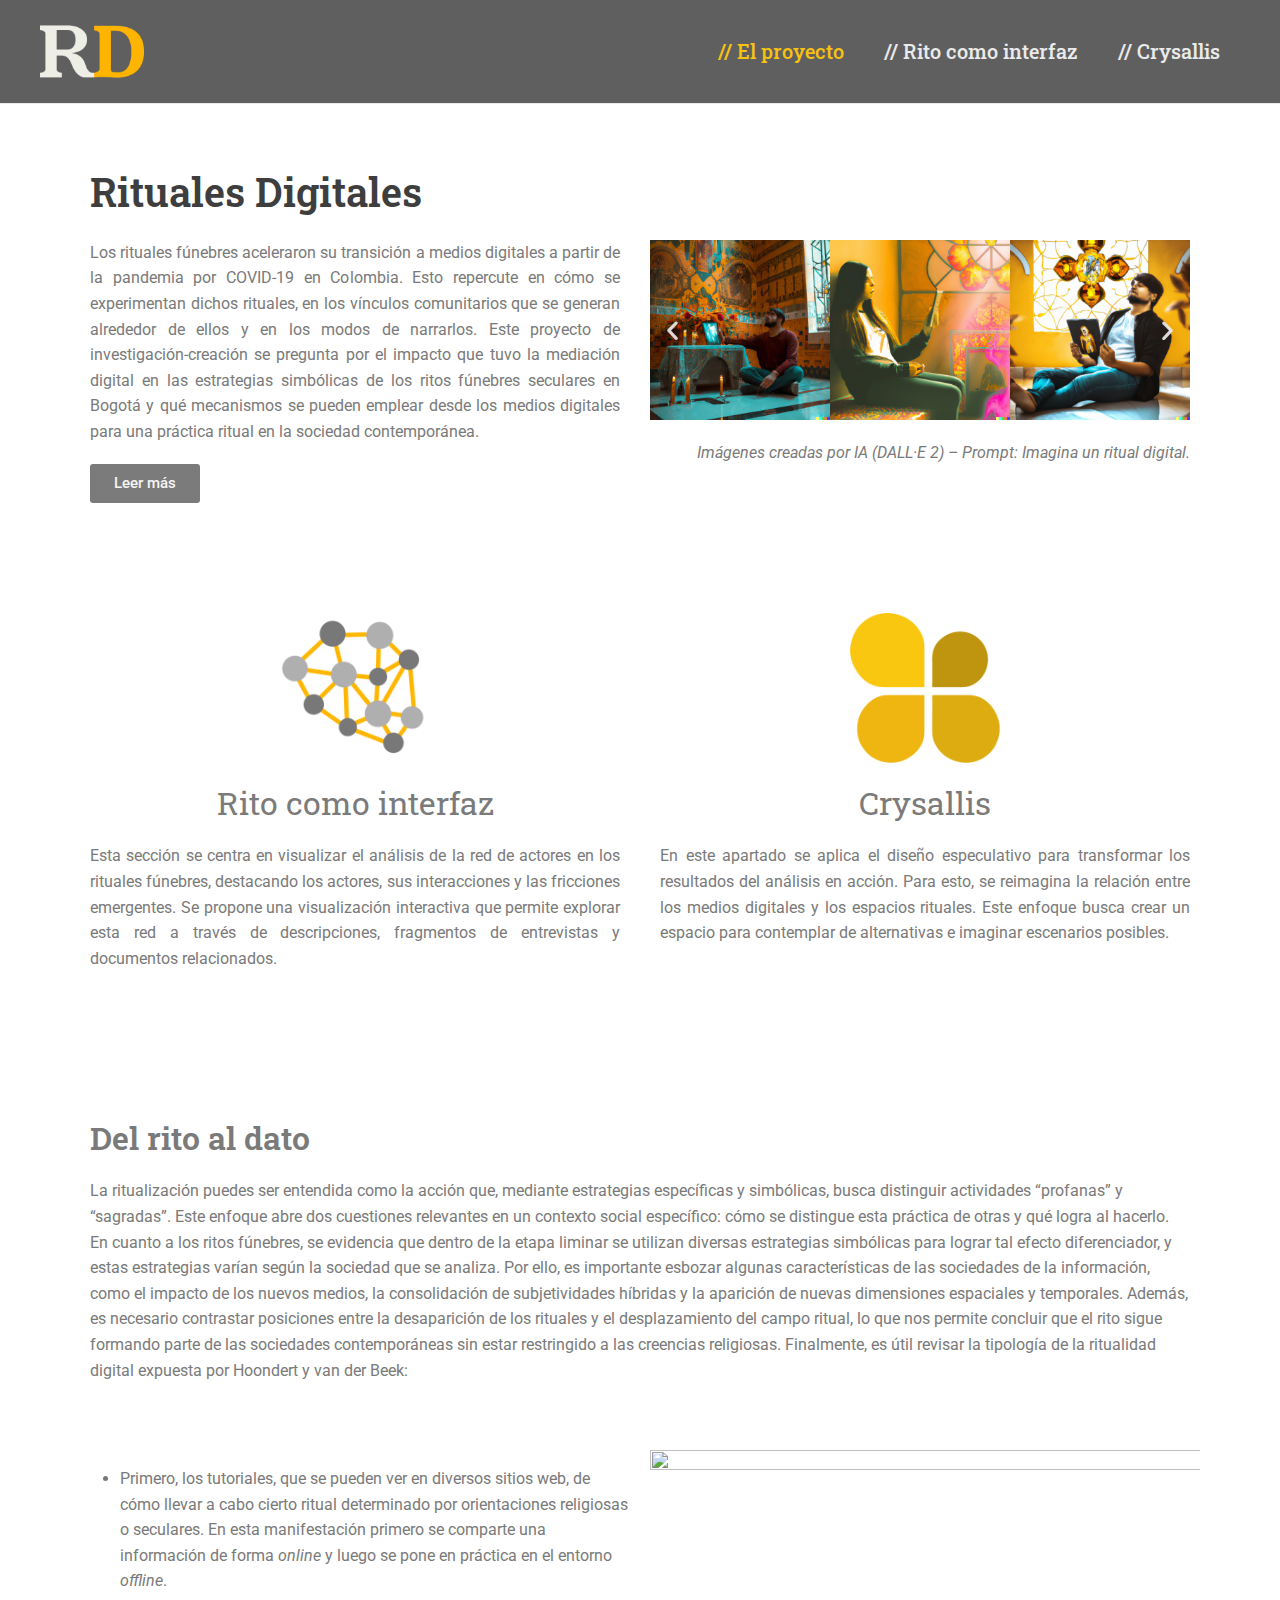
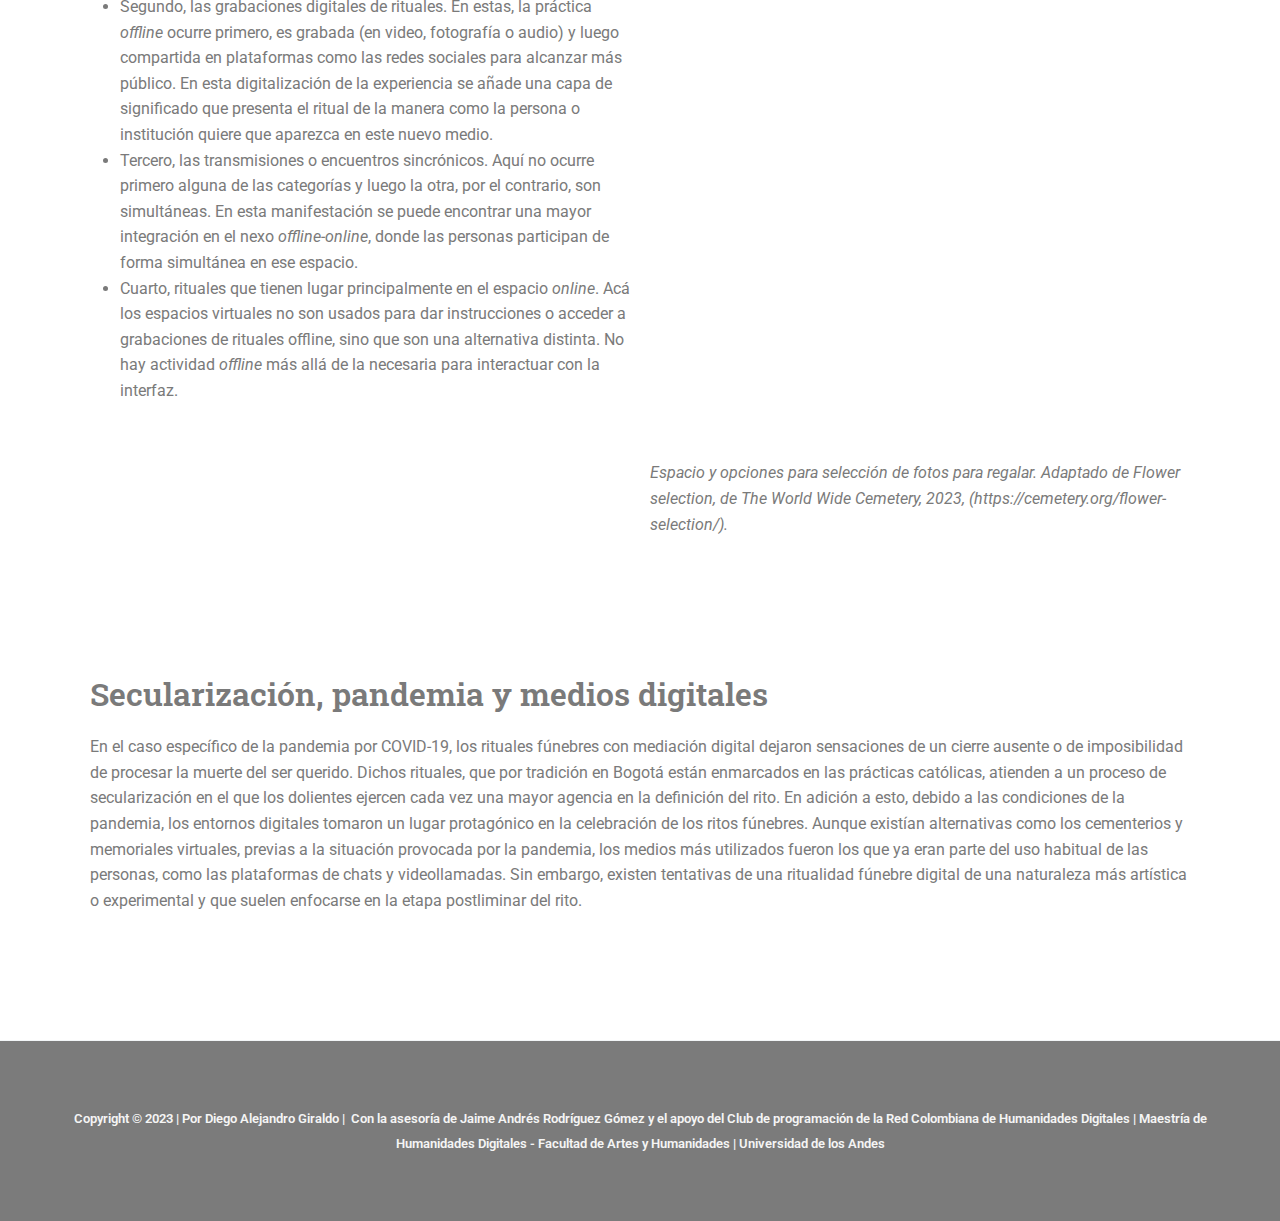
==== commit 20f1a532: "Estructura final" ====
--- a/index.html
+++ b/index.html
@@ -72,7 +72,7 @@
 <link rel="stylesheet" id="swiper-css" href="https://ritualesdigitales.github.io/wp-content/plugins/elementor/assets/lib/swiper/v8/css/swiper.min.css?ver=8.4.5" media="all">
 <link rel="stylesheet" id="elementor-post-14-css" href="https://ritualesdigitales.github.io/wp-content/uploads/elementor/css/post-14.css?ver=1686799378" media="all">
 <link rel="stylesheet" id="elementor-global-css" href="https://ritualesdigitales.github.io/wp-content/uploads/elementor/css/global.css?ver=1686800178" media="all">
-<link rel="stylesheet" id="elementor-post-15-css" href="https://ritualesdigitales.github.io/wp-content/uploads/elementor/css/post-15.css?ver=1686808267" media="all">
+<link rel="stylesheet" id="elementor-post-15-css" href="https://ritualesdigitales.github.io/wp-content/uploads/elementor/css/post-15.css?ver=1686814136" media="all">
 <link rel="stylesheet" id="google-fonts-1-css" href="https://fonts.googleapis.com/css?family=Roboto%3A100%2C100italic%2C200%2C200italic%2C300%2C300italic%2C400%2C400italic%2C500%2C500italic%2C600%2C600italic%2C700%2C700italic%2C800%2C800italic%2C900%2C900italic%7CRoboto+Slab%3A100%2C100italic%2C200%2C200italic%2C300%2C300italic%2C400%2C400italic%2C500%2C500italic%2C600%2C600italic%2C700%2C700italic%2C800%2C800italic%2C900%2C900italic&#038;display=swap&#038;ver=6.2.2" media="all">
 <link rel="preconnect" href="https://fonts.gstatic.com/" crossorigin>
 <!--[if IE]>
@@ -327,7 +327,7 @@
 				</div>
 				<div class="elementor-element elementor-element-cb8058f elementor-widget elementor-widget-text-editor" data-id="cb8058f" data-element_type="widget" data-widget_type="text-editor.default">
 				<div class="elementor-widget-container">
-							<span style="font-size: 12.0pt; line-height: 107%; mso-fareast-theme-font: minor-latin; mso-ansi-language: ES-CO; mso-fareast-language: EN-US; mso-bidi-language: AR-SA;">Los rituales fúnebres aceleraron su transición a medios digitales a partir de la pandemia por COVID-19 en Colombia. Esto repercute en cómo se experimentan dichos rituales, en los vínculos comunitarios que se generan alrededor de ellos y en los modos de narrarlos. Este proyecto de investigación-creación se pregunta por el impacto que tuvo la mediación digital en las estrategias simbólicas de los ritos fúnebres seculares en Bogotá y qué mecanismos se pueden emplear desde los medios digitales para una práctica ritual en la sociedad contemporánea. </span>						</div>
+							<p>Esta sección se centra en visualizar el análisis de la red de actores en los rituales fúnebres, destacando los actores, sus interacciones y las fricciones emergentes. Se propone una visualización interactiva que permite explorar esta red a través de descripciones, fragmentos de entrevistas y documentos relacionados.</p>						</div>
 				</div>
 					</div>
 		</div>
@@ -345,7 +345,7 @@
 				</div>
 				<div class="elementor-element elementor-element-4518814 elementor-widget elementor-widget-text-editor" data-id="4518814" data-element_type="widget" data-widget_type="text-editor.default">
 				<div class="elementor-widget-container">
-							<span style="font-size: 12.0pt; line-height: 107%; mso-fareast-theme-font: minor-latin; mso-ansi-language: ES-CO; mso-fareast-language: EN-US; mso-bidi-language: AR-SA;">Los rituales fúnebres aceleraron su transición a medios digitales a partir de la pandemia por COVID-19 en Colombia. Esto repercute en cómo se experimentan dichos rituales, en los vínculos comunitarios que se generan alrededor de ellos y en los modos de narrarlos. Este proyecto de investigación-creación se pregunta por el impacto que tuvo la mediación digital en las estrategias simbólicas de los ritos fúnebres seculares en Bogotá y qué mecanismos se pueden emplear desde los medios digitales para una práctica ritual en la sociedad contemporánea. </span>						</div>
+							<p>En este apartado se aplica el diseño especulativo para transformar los resultados del análisis en acción. Para esto, se reimagina la relación entre los medios digitales y los espacios rituales. Este enfoque busca crear un espacio para contemplar de alternativas e imaginar escenarios posibles.</p>						</div>
 				</div>
 					</div>
 		</div>
@@ -376,7 +376,36 @@
 				</div>
 				<div class="elementor-element elementor-element-303e592 elementor-widget elementor-widget-text-editor" data-id="303e592" data-element_type="widget" data-widget_type="text-editor.default">
 				<div class="elementor-widget-container">
-							<p>Lorem fistrum por la gloria de mi madre esse jarl aliqua llevame al sircoo. De la pradera ullamco qué dise usteer está la cosa muy malar.</p>						</div>
+							<p>La ritualización puedes ser entendida como la acción que, mediante estrategias específicas y simbólicas, busca distinguir actividades &#8220;profanas&#8221; y &#8220;sagradas&#8221;. Este enfoque abre dos cuestiones relevantes en un contexto social específico: cómo se distingue esta práctica de otras y qué logra al hacerlo. En cuanto a los ritos fúnebres, se evidencia que dentro de la etapa liminar se utilizan diversas estrategias simbólicas para lograr tal efecto diferenciador, y estas estrategias varían según la sociedad que se analiza. Por ello, es importante esbozar algunas características de las sociedades de la información, como el impacto de los nuevos medios, la consolidación de subjetividades híbridas y la aparición de nuevas dimensiones espaciales y temporales. Además, es necesario contrastar posiciones entre la desaparición de los rituales y el desplazamiento del campo ritual, lo que nos permite concluir que el rito sigue formando parte de las sociedades contemporáneas sin estar restringido a las creencias religiosas. Finalmente, es útil revisar la tipología de la ritualidad digital expuesta por Hoondert y van der Beek: </p>						</div>
+				</div>
+					</div>
+		</div>
+							</div>
+		</section>
+				<section class="elementor-section elementor-top-section elementor-element elementor-element-91ca94c elementor-section-boxed elementor-section-height-default elementor-section-height-default" data-id="91ca94c" data-element_type="section">
+						<div class="elementor-container elementor-column-gap-default">
+					<div class="elementor-column elementor-col-50 elementor-top-column elementor-element elementor-element-9344efe" data-id="9344efe" data-element_type="column">
+			<div class="elementor-widget-wrap elementor-element-populated">
+								<div class="elementor-element elementor-element-27b9c3c elementor-widget elementor-widget-text-editor" data-id="27b9c3c" data-element_type="widget" data-widget_type="text-editor.default">
+				<div class="elementor-widget-container">
+							<ul>
+<li>Primero, los tutoriales, que se pueden ver en diversos sitios web, de cómo llevar a cabo cierto ritual determinado por orientaciones religiosas o seculares. En esta manifestación primero se comparte una información de forma <em>online</em> y luego se pone en práctica en el entorno <em>offline</em>.</li>
+<li>Segundo, las grabaciones digitales de rituales. En estas, la práctica <em>offline</em> ocurre primero, es grabada (en video, fotografía o audio) y luego compartida en plataformas como las redes sociales para alcanzar más público. En esta digitalización de la experiencia se añade una capa de significado que presenta el ritual de la manera como la persona o institución quiere que aparezca en este nuevo medio.</li>
+<li>Tercero, las transmisiones o encuentros sincrónicos. Aquí no ocurre primero alguna de las categorías y luego la otra, por el contrario, son simultáneas. En esta manifestación se puede encontrar una mayor integración en el nexo <em>offline-online</em>, donde las personas participan de forma simultánea en ese espacio.</li>
+<li>Cuarto, rituales que tienen lugar principalmente en el espacio <em>online</em>. Acá los espacios virtuales no son usados para dar instrucciones o acceder a grabaciones de rituales offline, sino que son una alternativa distinta. No hay actividad <em>offline</em> más allá de la necesaria para interactuar con la interfaz.</li>
+</ul>						</div>
+				</div>
+					</div>
+		</div>
+				<div class="elementor-column elementor-col-50 elementor-top-column elementor-element elementor-element-94bb9e8" data-id="94bb9e8" data-element_type="column">
+			<div class="elementor-widget-wrap elementor-element-populated">
+								<div class="elementor-element elementor-element-93d52eb elementor-widget elementor-widget-image" data-id="93d52eb" data-element_type="widget" data-widget_type="image.default">
+				<div class="elementor-widget-container">
+															<img decoding="async" width="954" height="1024" src="https://ritualesdigitales.github.io/wp-content/uploads/2023/06/Flores.png" class="attachment-large size-large wp-image-217" alt="">															</div>
+				</div>
+				<div class="elementor-element elementor-element-ef29cf4 elementor-widget elementor-widget-text-editor" data-id="ef29cf4" data-element_type="widget" data-widget_type="text-editor.default">
+				<div class="elementor-widget-container">
+							<p><em>Espacio y opciones para selección de fotos para regalar. Adaptado de Flower selection, de The World Wide Cemetery, 2023, (https://cemetery.org/flower-selection/).</em></p>						</div>
 				</div>
 					</div>
 		</div>
@@ -407,7 +436,7 @@
 				</div>
 				<div class="elementor-element elementor-element-57cbce3 elementor-widget elementor-widget-text-editor" data-id="57cbce3" data-element_type="widget" data-widget_type="text-editor.default">
 				<div class="elementor-widget-container">
-							<p>Lorem fistrum por la gloria de mi madre esse jarl aliqua llevame al sircoo. De la pradera ullamco qué dise usteer está la cosa muy malar.</p>						</div>
+							<p>En el caso específico de la pandemia por COVID-19, los rituales fúnebres con mediación digital dejaron sensaciones de un cierre ausente o de imposibilidad de procesar la muerte del ser querido. Dichos rituales, que por tradición en Bogotá están enmarcados en las prácticas católicas, atienden a un proceso de secularización en el que los dolientes ejercen cada vez una mayor agencia en la definición del rito. En adición a esto, debido a las condiciones de la pandemia, los entornos digitales tomaron un lugar protagónico en la celebración de los ritos fúnebres. Aunque existían alternativas como los cementerios y memoriales virtuales, previas a la situación provocada por la pandemia, los medios más utilizados fueron los que ya eran parte del uso habitual de las personas, como las plataformas de chats y videollamadas. Sin embargo, existen tentativas de una ritualidad fúnebre digital de una naturaleza más artística o experimental y que suelen enfocarse en la etapa postliminar del rito.</p>						</div>
 				</div>
 					</div>
 		</div>
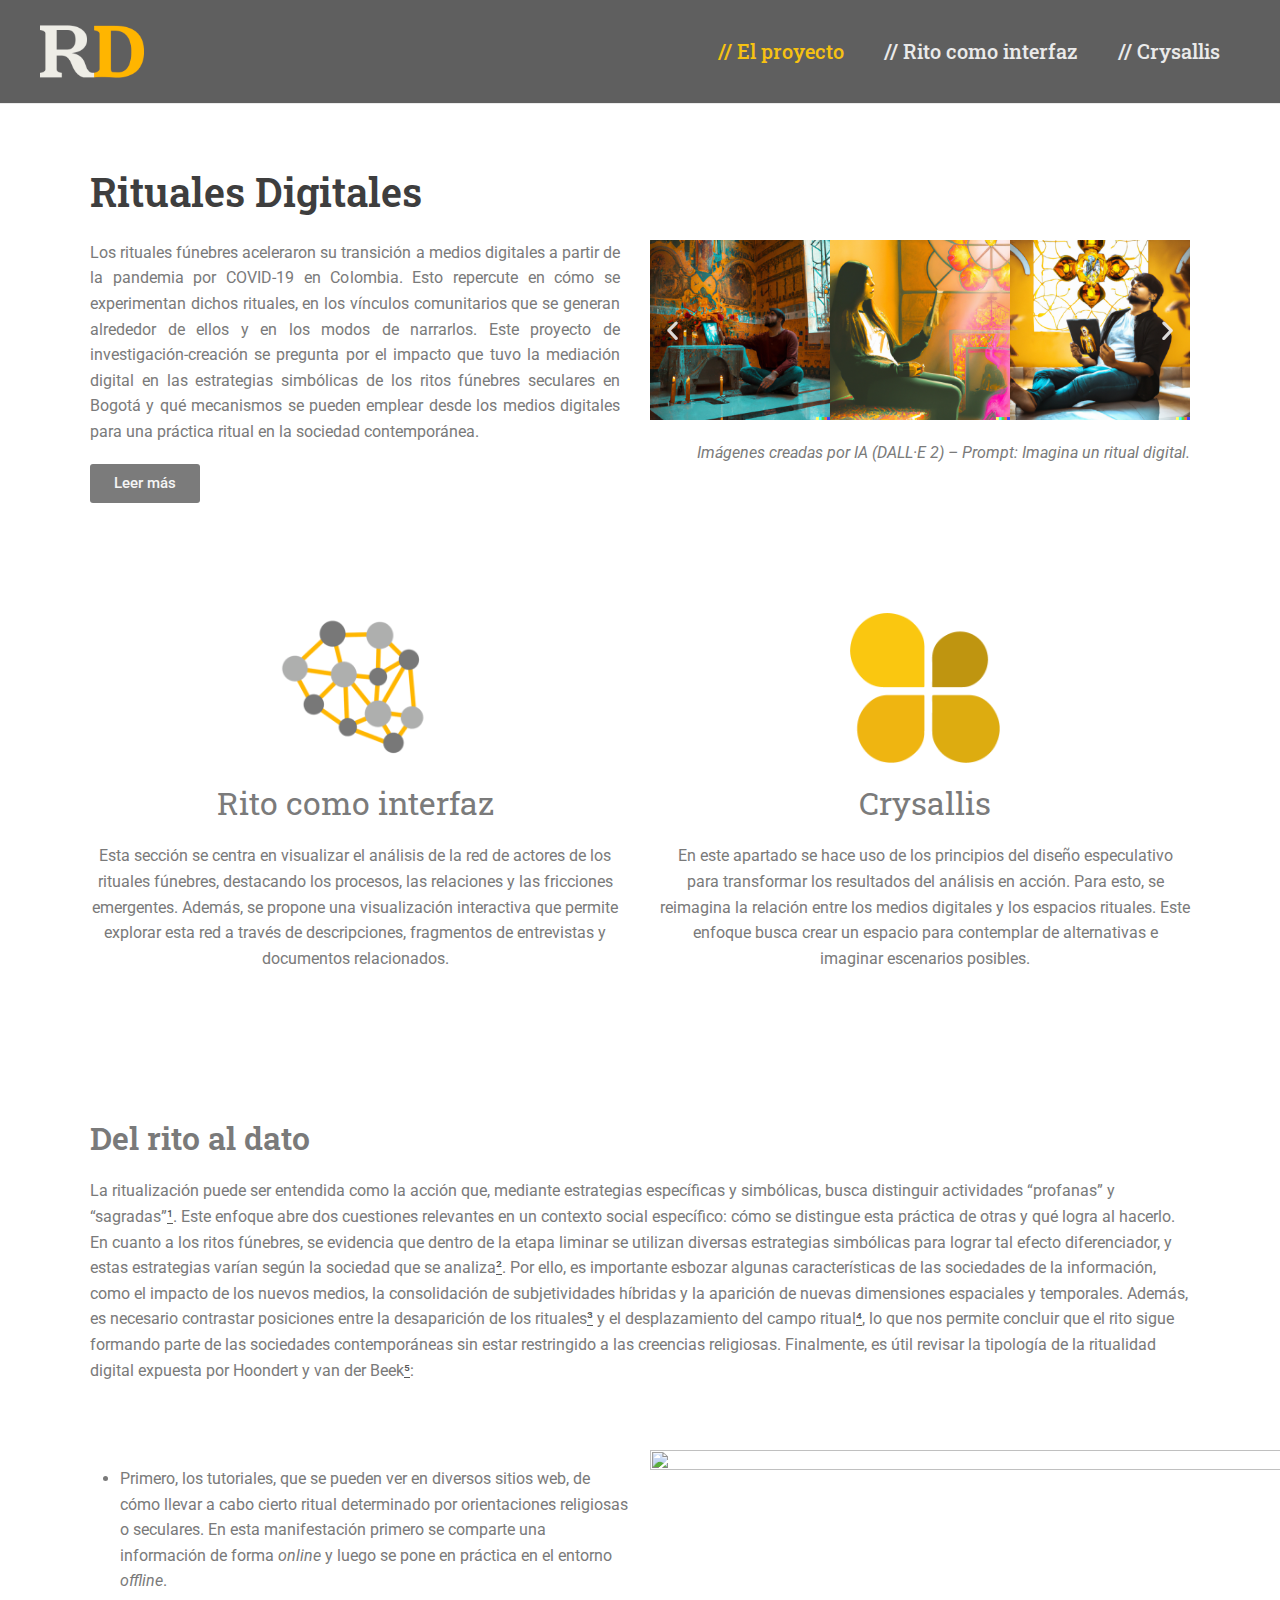
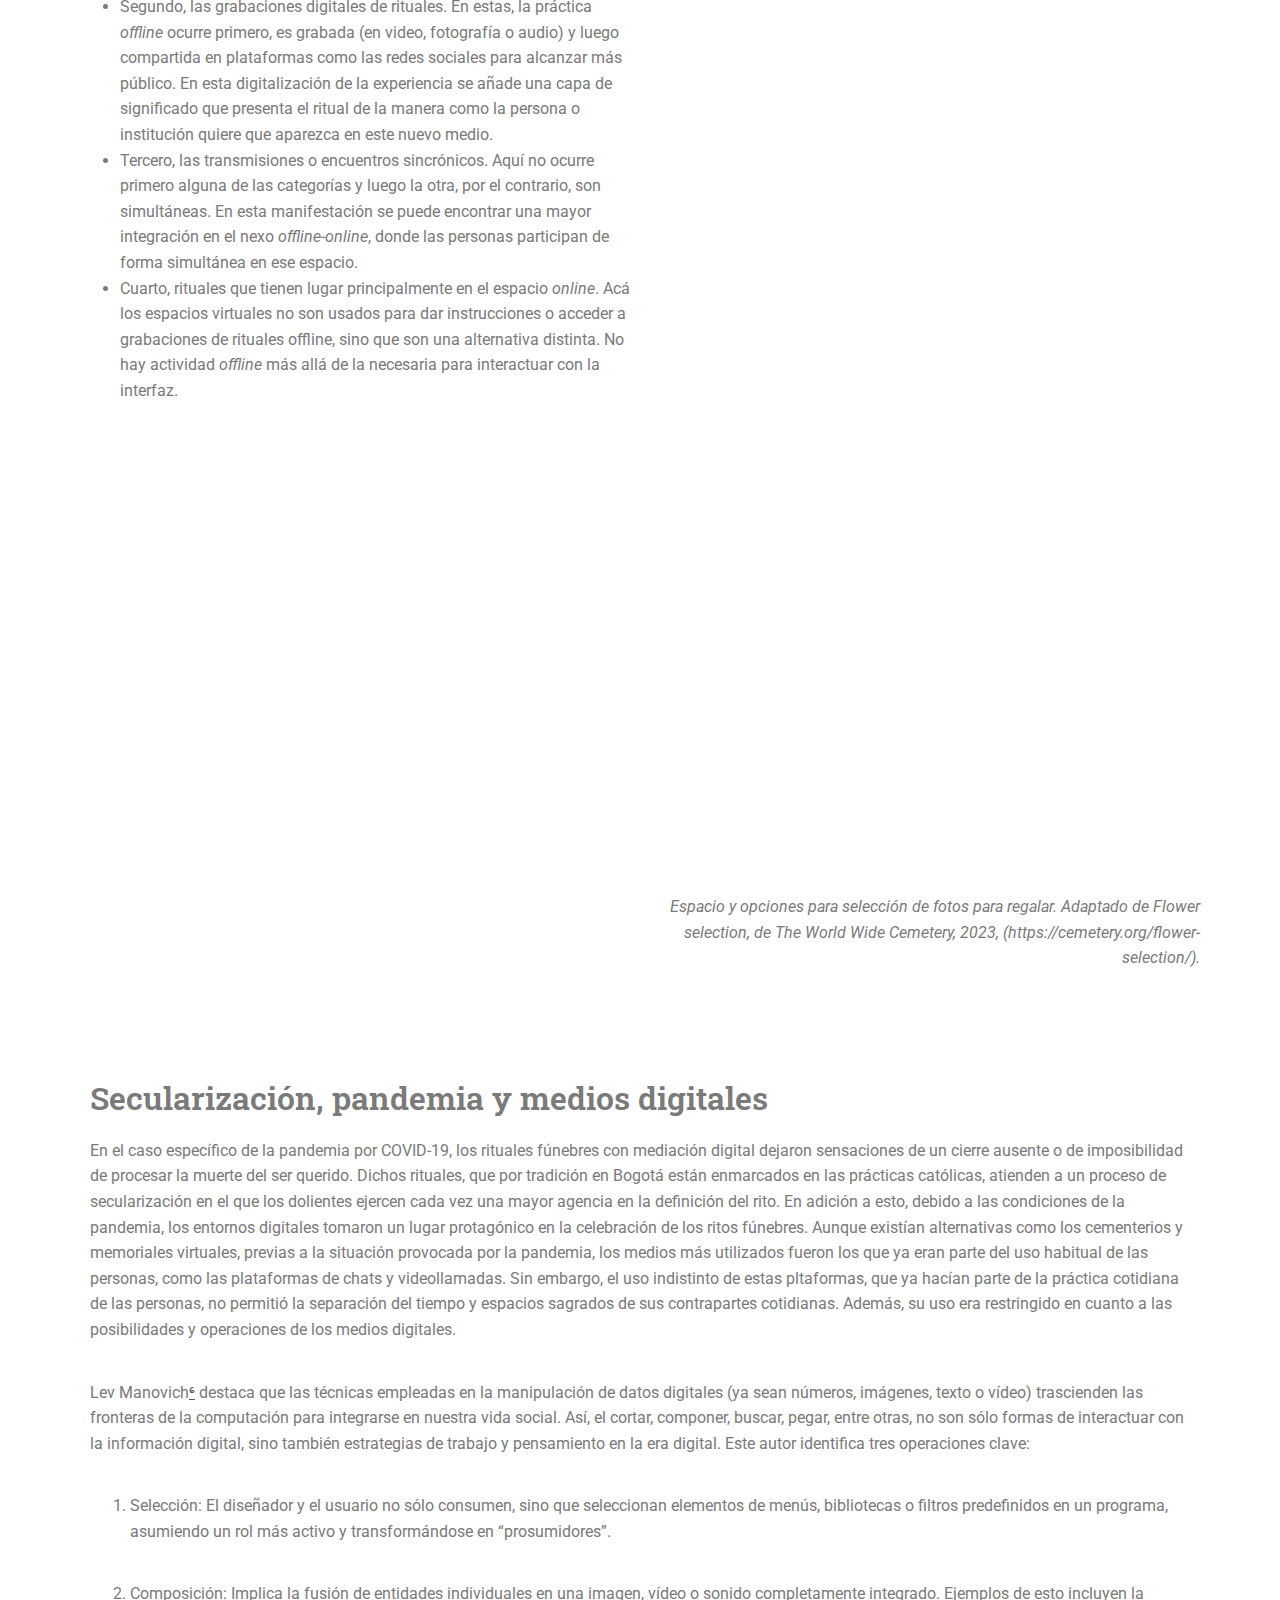
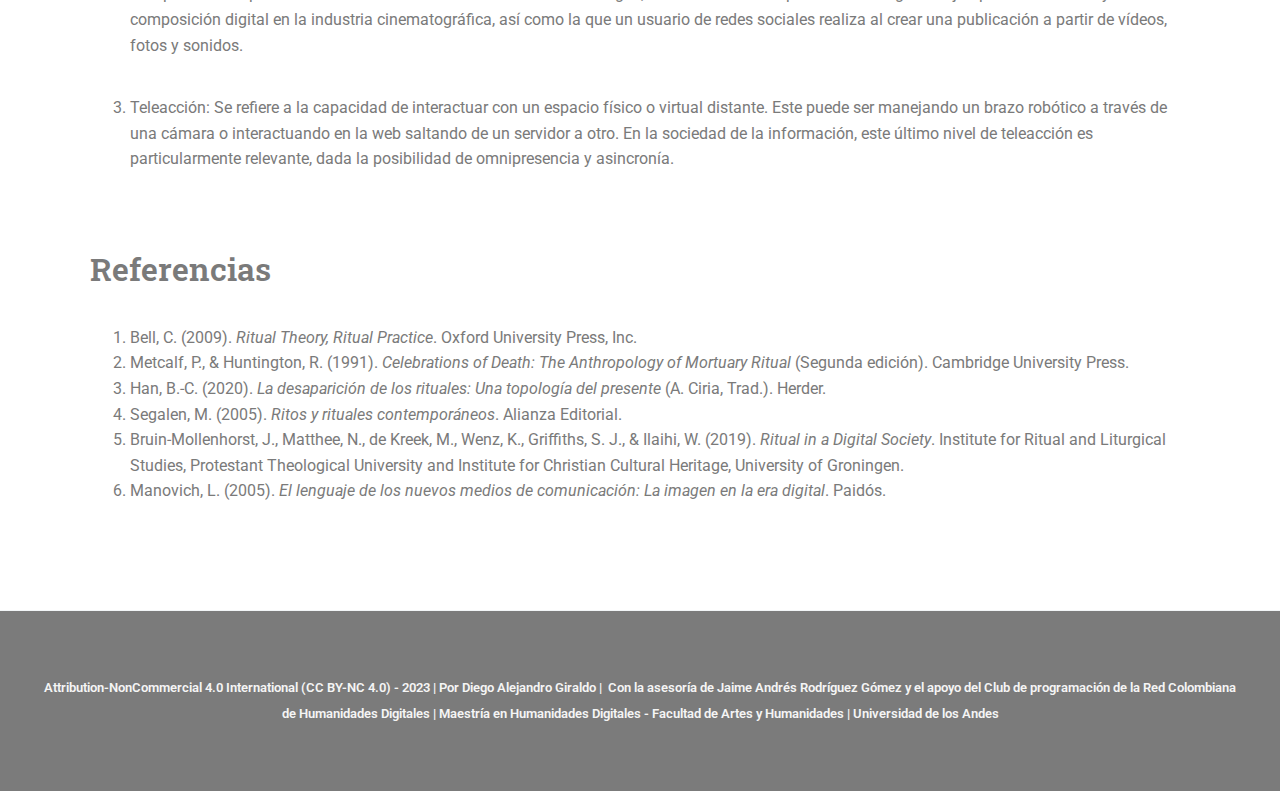
==== commit d214edcf: "Textos pulidos y referencias" ====
--- a/index.html
+++ b/index.html
@@ -72,7 +72,7 @@
 <link rel="stylesheet" id="swiper-css" href="https://ritualesdigitales.github.io/wp-content/plugins/elementor/assets/lib/swiper/v8/css/swiper.min.css?ver=8.4.5" media="all">
 <link rel="stylesheet" id="elementor-post-14-css" href="https://ritualesdigitales.github.io/wp-content/uploads/elementor/css/post-14.css?ver=1686799378" media="all">
 <link rel="stylesheet" id="elementor-global-css" href="https://ritualesdigitales.github.io/wp-content/uploads/elementor/css/global.css?ver=1686800178" media="all">
-<link rel="stylesheet" id="elementor-post-15-css" href="https://ritualesdigitales.github.io/wp-content/uploads/elementor/css/post-15.css?ver=1686814136" media="all">
+<link rel="stylesheet" id="elementor-post-15-css" href="https://ritualesdigitales.github.io/wp-content/uploads/elementor/css/post-15.css?ver=1686867859" media="all">
 <link rel="stylesheet" id="google-fonts-1-css" href="https://fonts.googleapis.com/css?family=Roboto%3A100%2C100italic%2C200%2C200italic%2C300%2C300italic%2C400%2C400italic%2C500%2C500italic%2C600%2C600italic%2C700%2C700italic%2C800%2C800italic%2C900%2C900italic%7CRoboto+Slab%3A100%2C100italic%2C200%2C200italic%2C300%2C300italic%2C400%2C400italic%2C500%2C500italic%2C600%2C600italic%2C700%2C700italic%2C800%2C800italic%2C900%2C900italic&#038;display=swap&#038;ver=6.2.2" media="all">
 <link rel="preconnect" href="https://fonts.gstatic.com/" crossorigin>
 <!--[if IE]>
@@ -327,7 +327,7 @@
 				</div>
 				<div class="elementor-element elementor-element-cb8058f elementor-widget elementor-widget-text-editor" data-id="cb8058f" data-element_type="widget" data-widget_type="text-editor.default">
 				<div class="elementor-widget-container">
-							<p>Esta sección se centra en visualizar el análisis de la red de actores en los rituales fúnebres, destacando los actores, sus interacciones y las fricciones emergentes. Se propone una visualización interactiva que permite explorar esta red a través de descripciones, fragmentos de entrevistas y documentos relacionados.</p>						</div>
+							<p>Esta sección se centra en visualizar el análisis de la red de actores de los rituales fúnebres, destacando los procesos, las relaciones y las fricciones emergentes. Además, se propone una visualización interactiva que permite explorar esta red a través de descripciones, fragmentos de entrevistas y documentos relacionados.</p>						</div>
 				</div>
 					</div>
 		</div>
@@ -345,7 +345,7 @@
 				</div>
 				<div class="elementor-element elementor-element-4518814 elementor-widget elementor-widget-text-editor" data-id="4518814" data-element_type="widget" data-widget_type="text-editor.default">
 				<div class="elementor-widget-container">
-							<p>En este apartado se aplica el diseño especulativo para transformar los resultados del análisis en acción. Para esto, se reimagina la relación entre los medios digitales y los espacios rituales. Este enfoque busca crear un espacio para contemplar de alternativas e imaginar escenarios posibles.</p>						</div>
+							<p>En este apartado se hace uso de los principios del diseño especulativo para transformar los resultados del análisis en acción. Para esto, se reimagina la relación entre los medios digitales y los espacios rituales. Este enfoque busca crear un espacio para contemplar de alternativas e imaginar escenarios posibles.</p>						</div>
 				</div>
 					</div>
 		</div>
@@ -376,7 +376,7 @@
 				</div>
 				<div class="elementor-element elementor-element-303e592 elementor-widget elementor-widget-text-editor" data-id="303e592" data-element_type="widget" data-widget_type="text-editor.default">
 				<div class="elementor-widget-container">
-							<p>La ritualización puedes ser entendida como la acción que, mediante estrategias específicas y simbólicas, busca distinguir actividades &#8220;profanas&#8221; y &#8220;sagradas&#8221;. Este enfoque abre dos cuestiones relevantes en un contexto social específico: cómo se distingue esta práctica de otras y qué logra al hacerlo. En cuanto a los ritos fúnebres, se evidencia que dentro de la etapa liminar se utilizan diversas estrategias simbólicas para lograr tal efecto diferenciador, y estas estrategias varían según la sociedad que se analiza. Por ello, es importante esbozar algunas características de las sociedades de la información, como el impacto de los nuevos medios, la consolidación de subjetividades híbridas y la aparición de nuevas dimensiones espaciales y temporales. Además, es necesario contrastar posiciones entre la desaparición de los rituales y el desplazamiento del campo ritual, lo que nos permite concluir que el rito sigue formando parte de las sociedades contemporáneas sin estar restringido a las creencias religiosas. Finalmente, es útil revisar la tipología de la ritualidad digital expuesta por Hoondert y van der Beek: </p>						</div>
+							<p>La ritualización puede ser entendida como la acción que, mediante estrategias específicas y simbólicas, busca distinguir actividades &#8220;profanas&#8221; y &#8220;sagradas&#8221;<a href="#Ref1">¹</a>. Este enfoque abre dos cuestiones relevantes en un contexto social específico: cómo se distingue esta práctica de otras y qué logra al hacerlo. En cuanto a los ritos fúnebres, se evidencia que dentro de la etapa liminar se utilizan diversas estrategias simbólicas para lograr tal efecto diferenciador, y estas estrategias varían según la sociedad que se analiza<a href="#Ref1">²</a>. Por ello, es importante esbozar algunas características de las sociedades de la información, como el impacto de los nuevos medios, la consolidación de subjetividades híbridas y la aparición de nuevas dimensiones espaciales y temporales. Además, es necesario contrastar posiciones entre la desaparición de los rituales<a href="#Ref1">³</a> y el desplazamiento del campo ritual<a href="#Ref1">⁴</a>, lo que nos permite concluir que el rito sigue formando parte de las sociedades contemporáneas sin estar restringido a las creencias religiosas. Finalmente, es útil revisar la tipología de la ritualidad digital expuesta por Hoondert y van der Beek<a href="#Ref1">⁵</a>: </p>						</div>
 				</div>
 					</div>
 		</div>
@@ -401,7 +401,9 @@
 			<div class="elementor-widget-wrap elementor-element-populated">
 								<div class="elementor-element elementor-element-93d52eb elementor-widget elementor-widget-image" data-id="93d52eb" data-element_type="widget" data-widget_type="image.default">
 				<div class="elementor-widget-container">
-															<img decoding="async" width="954" height="1024" src="https://ritualesdigitales.github.io/wp-content/uploads/2023/06/Flores.png" class="attachment-large size-large wp-image-217" alt="">															</div>
+																<a href="https://cemetery.org/flower-selection/">
+							<img decoding="async" width="954" height="1024" src="https://ritualesdigitales.github.io/wp-content/uploads/2023/06/Flores.png" class="attachment-large size-large wp-image-217" alt="">								</a>
+															</div>
 				</div>
 				<div class="elementor-element elementor-element-ef29cf4 elementor-widget elementor-widget-text-editor" data-id="ef29cf4" data-element_type="widget" data-widget_type="text-editor.default">
 				<div class="elementor-widget-container">
@@ -436,7 +438,36 @@
 				</div>
 				<div class="elementor-element elementor-element-57cbce3 elementor-widget elementor-widget-text-editor" data-id="57cbce3" data-element_type="widget" data-widget_type="text-editor.default">
 				<div class="elementor-widget-container">
-							<p>En el caso específico de la pandemia por COVID-19, los rituales fúnebres con mediación digital dejaron sensaciones de un cierre ausente o de imposibilidad de procesar la muerte del ser querido. Dichos rituales, que por tradición en Bogotá están enmarcados en las prácticas católicas, atienden a un proceso de secularización en el que los dolientes ejercen cada vez una mayor agencia en la definición del rito. En adición a esto, debido a las condiciones de la pandemia, los entornos digitales tomaron un lugar protagónico en la celebración de los ritos fúnebres. Aunque existían alternativas como los cementerios y memoriales virtuales, previas a la situación provocada por la pandemia, los medios más utilizados fueron los que ya eran parte del uso habitual de las personas, como las plataformas de chats y videollamadas. Sin embargo, existen tentativas de una ritualidad fúnebre digital de una naturaleza más artística o experimental y que suelen enfocarse en la etapa postliminar del rito.</p>						</div>
+							<p>En el caso específico de la pandemia por COVID-19, los rituales fúnebres con mediación digital dejaron sensaciones de un cierre ausente o de imposibilidad de procesar la muerte del ser querido. Dichos rituales, que por tradición en Bogotá están enmarcados en las prácticas católicas, atienden a un proceso de secularización en el que los dolientes ejercen cada vez una mayor agencia en la definición del rito. En adición a esto, debido a las condiciones de la pandemia, los entornos digitales tomaron un lugar protagónico en la celebración de los ritos fúnebres. Aunque existían alternativas como los cementerios y memoriales virtuales, previas a la situación provocada por la pandemia, los medios más utilizados fueron los que ya eran parte del uso habitual de las personas, como las plataformas de chats y videollamadas. Sin embargo, el uso indistinto de estas pltaformas, que ya hacían parte de la práctica cotidiana de las personas, no permitió la separación del tiempo y espacios sagrados de sus contrapartes cotidianas. Además, su uso era restringido en cuanto a las posibilidades y operaciones de los medios digitales.</p>
+<p>Lev Manovich<a href="#Ref1">⁶</a> destaca que las técnicas empleadas en la manipulación de datos digitales (ya sean números, imágenes, texto o vídeo) trascienden las fronteras de la computación para integrarse en nuestra vida social. Así, el cortar, componer, buscar, pegar, entre otras, no son sólo formas de interactuar con la información digital, sino también estrategias de trabajo y pensamiento en la era digital. <span style="font-style: inherit; font-weight: inherit; color: var( --e-global-color-text ); font-family: var( --e-global-typography-text-font-family ), Sans-serif; background-color: var(--ast-global-color-5);">Este autor identifica tres operaciones clave:</span></p>
+<ol>
+<li><p>Selección: El diseñador y el usuario no sólo consumen, sino que seleccionan elementos de menús, bibliotecas o filtros predefinidos en un programa, asumiendo un rol más activo y transformándose en &#8220;prosumidores&#8221;.</p></li>
+<li><p>Composición: Implica la fusión de entidades individuales en una imagen, vídeo o sonido completamente integrado. Ejemplos de esto incluyen la composición digital en la industria cinematográfica, así como la que un usuario de redes sociales realiza al crear una publicación a partir de vídeos, fotos y sonidos.</p></li>
+<li><p>Teleacción: Se refiere a la capacidad de interactuar con un espacio físico o virtual distante. Este puede ser manejando un brazo robótico a través de una cámara o interactuando en la web saltando de un servidor a otro. En la sociedad de la información, este último nivel de teleacción es particularmente relevante, dada la posibilidad de omnipresencia y asincronía.</p></li>
+</ol>						</div>
+				</div>
+					</div>
+		</div>
+							</div>
+		</section>
+				<section class="elementor-section elementor-top-section elementor-element elementor-element-72f2c9c elementor-section-boxed elementor-section-height-default elementor-section-height-default" data-id="72f2c9c" data-element_type="section">
+						<div class="elementor-container elementor-column-gap-default">
+					<div class="elementor-column elementor-col-100 elementor-top-column elementor-element elementor-element-2cf3ac6" data-id="2cf3ac6" data-element_type="column">
+			<div class="elementor-widget-wrap elementor-element-populated">
+								<div class="elementor-element elementor-element-d223711 elementor-widget elementor-widget-heading" data-id="d223711" data-element_type="widget" id="Ref1" data-widget_type="heading.default">
+				<div class="elementor-widget-container">
+			<h2 class="elementor-heading-title elementor-size-default">Referencias</h2>		</div>
+				</div>
+				<div class="elementor-element elementor-element-f6c9601 elementor-widget elementor-widget-text-editor" data-id="f6c9601" data-element_type="widget" data-widget_type="text-editor.default">
+				<div class="elementor-widget-container">
+							<ol>
+<li>Bell, C. (2009). <em>Ritual Theory, Ritual Practice</em>. Oxford University Press, Inc.</li>
+<li>Metcalf, P., &amp; Huntington, R. (1991). <em>Celebrations of Death: The Anthropology of Mortuary Ritual</em> (Segunda edición). Cambridge University Press.</li>
+<li>Han, B.-C. (2020). <em>La desaparición de los rituales: Una topología del presente</em> (A. Ciria, Trad.). Herder.</li>
+<li>Segalen, M. (2005). <em>Ritos y rituales contemporáneos</em>. Alianza Editorial.</li>
+<li>Bruin-Mollenhorst, J., Matthee, N., de Kreek, M., Wenz, K., Griffiths, S. J., &amp; Ilaihi, W. (2019). <em>Ritual in a Digital Society</em>. Institute for Ritual and Liturgical Studies, Protestant Theological University and Institute for Christian Cultural Heritage, University of Groningen.</li>
+<li>Manovich, L. (2005). <em>El lenguaje de los nuevos medios de comunicación: La imagen en la era digital</em>. Paidós.</li>
+</ol>						</div>
 				</div>
 					</div>
 		</div>
@@ -485,7 +516,7 @@
 											<div class="site-footer-below-section-1 site-footer-section site-footer-section-1">
 								<div class="ast-builder-layout-element ast-flex site-footer-focus-item ast-footer-copyright" data-section="section-footer-builder">
 				<div class="ast-footer-copyright">
-<p>Copyright &copy; 2023  | Por Diego Alejandro Giraldo |  Con la asesoría de Jaime Andrés Rodríguez Gómez y el apoyo del Club de programación de la Red Colombiana de Humanidades Digitales | Maestría de Humanidades Digitales - Facultad de Artes y Humanidades | Universidad de los Andes</p>
+<p>Attribution-NonCommercial 4.0 International (CC BY-NC 4.0) - 2023 | Por Diego Alejandro Giraldo |  Con la asesoría de Jaime Andrés Rodríguez Gómez y el apoyo del Club de programación de la Red Colombiana de Humanidades Digitales | Maestría en Humanidades Digitales - Facultad de Artes y Humanidades | Universidad de los Andes</p>
 </div>			</div>
 						</div>
 										</div>
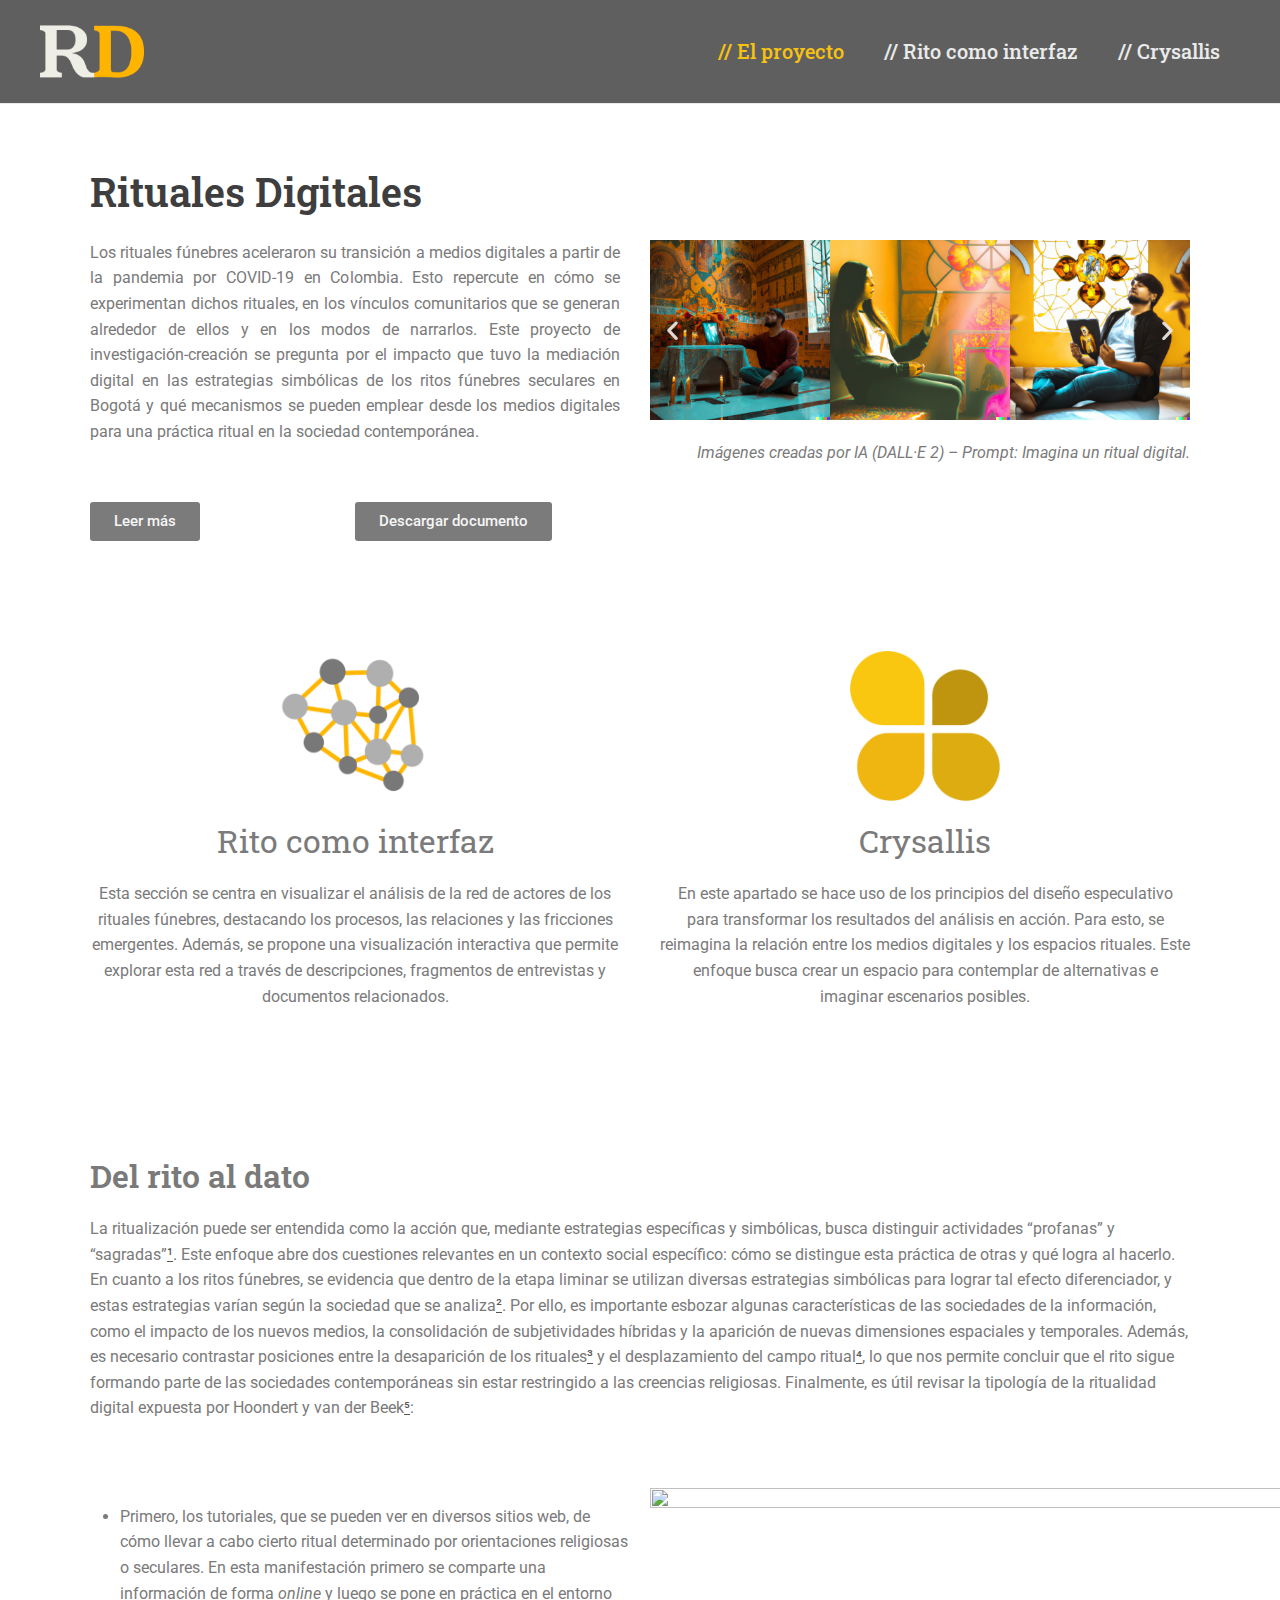
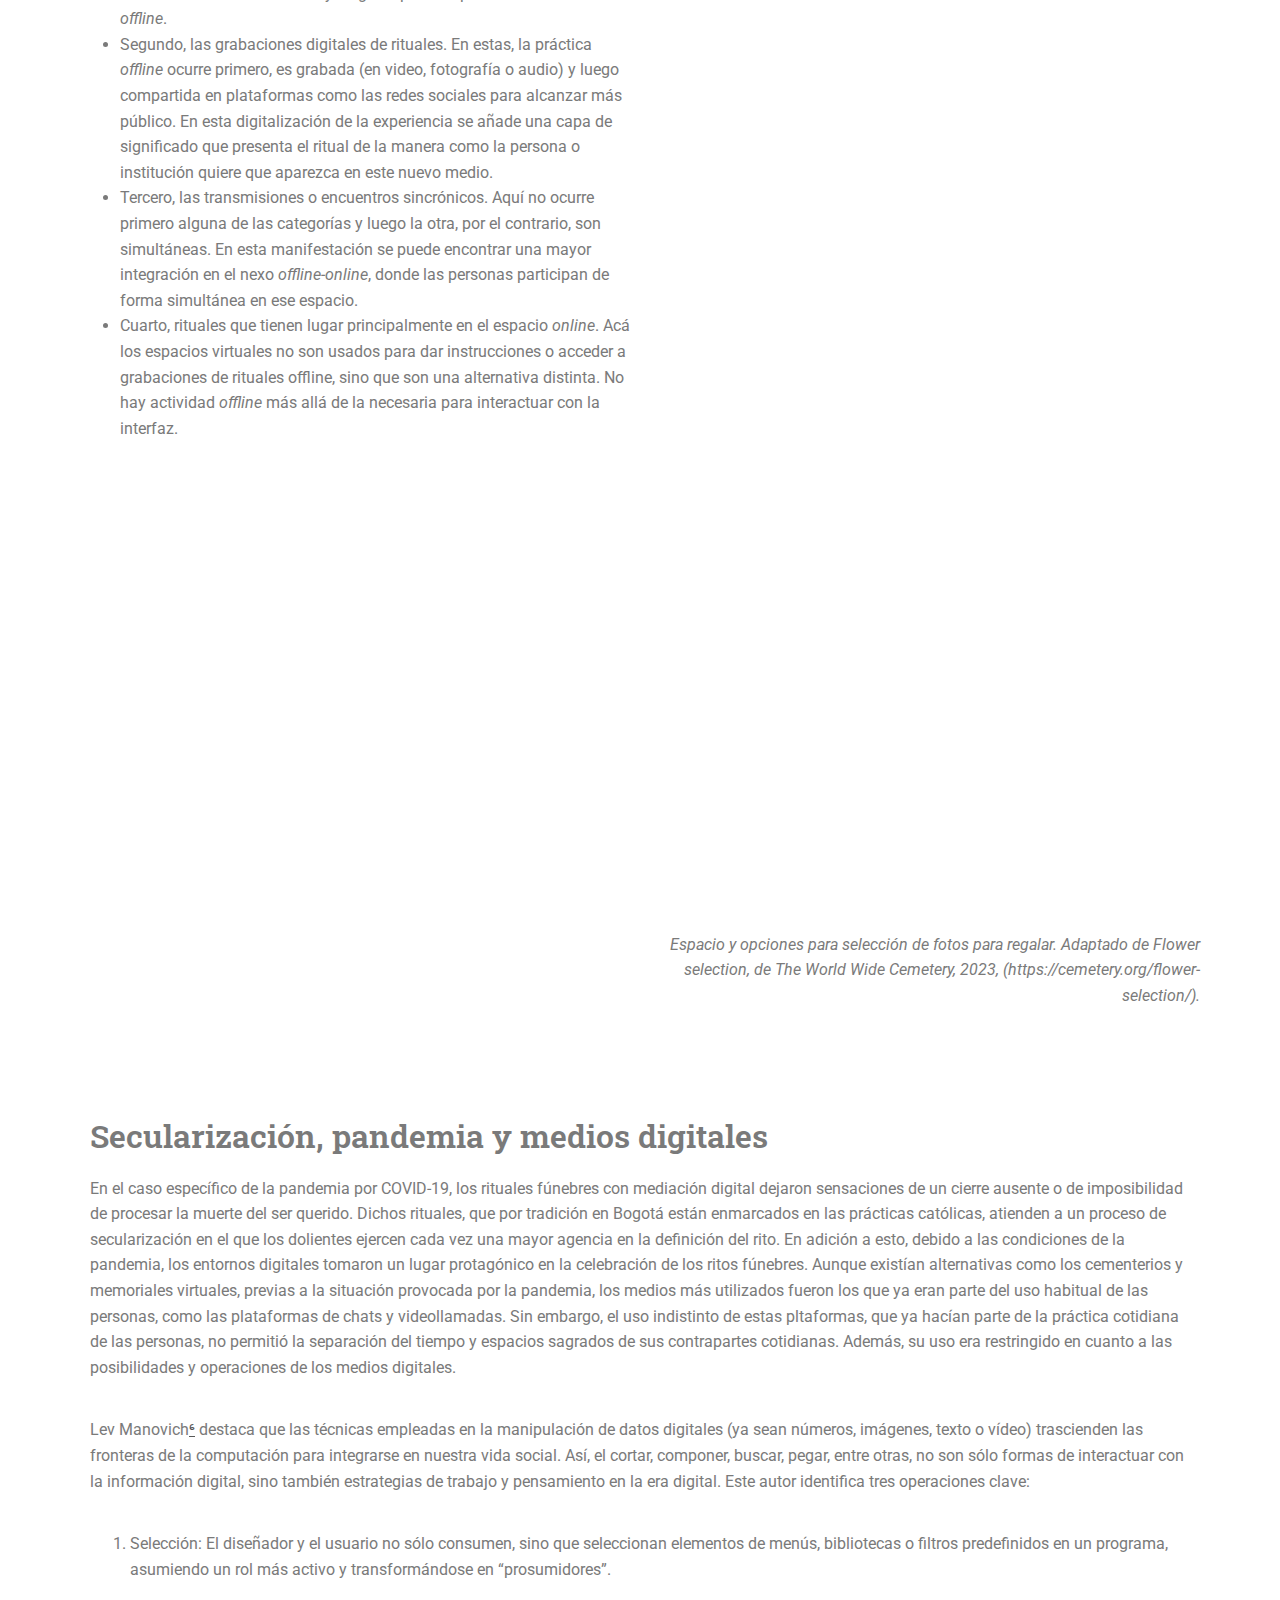
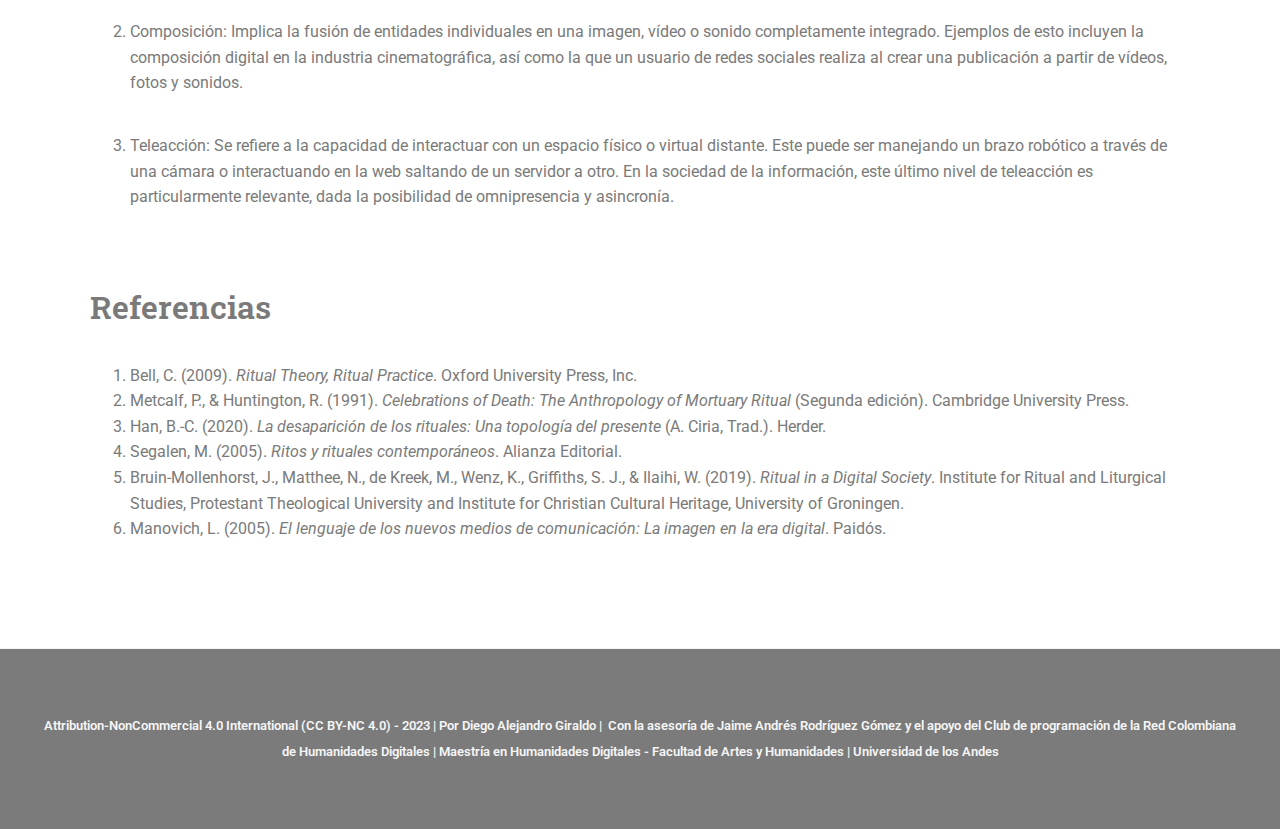
==== commit 4b5cdc90: "Anexo del documento" ====
--- a/index.html
+++ b/index.html
@@ -72,7 +72,7 @@
 <link rel="stylesheet" id="swiper-css" href="https://ritualesdigitales.github.io/wp-content/plugins/elementor/assets/lib/swiper/v8/css/swiper.min.css?ver=8.4.5" media="all">
 <link rel="stylesheet" id="elementor-post-14-css" href="https://ritualesdigitales.github.io/wp-content/uploads/elementor/css/post-14.css?ver=1686799378" media="all">
 <link rel="stylesheet" id="elementor-global-css" href="https://ritualesdigitales.github.io/wp-content/uploads/elementor/css/global.css?ver=1686800178" media="all">
-<link rel="stylesheet" id="elementor-post-15-css" href="https://ritualesdigitales.github.io/wp-content/uploads/elementor/css/post-15.css?ver=1686867859" media="all">
+<link rel="stylesheet" id="elementor-post-15-css" href="https://ritualesdigitales.github.io/wp-content/uploads/elementor/css/post-15.css?ver=1691114643" media="all">
 <link rel="stylesheet" id="google-fonts-1-css" href="https://fonts.googleapis.com/css?family=Roboto%3A100%2C100italic%2C200%2C200italic%2C300%2C300italic%2C400%2C400italic%2C500%2C500italic%2C600%2C600italic%2C700%2C700italic%2C800%2C800italic%2C900%2C900italic%7CRoboto+Slab%3A100%2C100italic%2C200%2C200italic%2C300%2C300italic%2C400%2C400italic%2C500%2C500italic%2C600%2C600italic%2C700%2C700italic%2C800%2C800italic%2C900%2C900italic&#038;display=swap&#038;ver=6.2.2" media="all">
 <link rel="preconnect" href="https://fonts.gstatic.com/" crossorigin>
 <!--[if IE]>
@@ -236,18 +236,7 @@
 								<div class="elementor-element elementor-element-17b0141 elementor-widget elementor-widget-text-editor" data-id="17b0141" data-element_type="widget" data-widget_type="text-editor.default">
 				<div class="elementor-widget-container">
 			<style>/*! elementor - v3.13.3 - 28-05-2023 */
-.elementor-widget-text-editor.elementor-drop-cap-view-stacked .elementor-drop-cap{background-color:#69727d;color:#fff}.elementor-widget-text-editor.elementor-drop-cap-view-framed .elementor-drop-cap{color:#69727d;border:3px solid;background-color:transparent}.elementor-widget-text-editor:not(.elementor-drop-cap-view-default) .elementor-drop-cap{margin-top:8px}.elementor-widget-text-editor:not(.elementor-drop-cap-view-default) .elementor-drop-cap-letter{width:1em;height:1em}.elementor-widget-text-editor .elementor-drop-cap{float:left;text-align:center;line-height:1;font-size:50px}.elementor-widget-text-editor .elementor-drop-cap-letter{display:inline-block}</style>				<span style="font-size: 12.0pt; line-height: 107%; mso-fareast-theme-font: minor-latin; mso-ansi-language: ES-CO; mso-fareast-language: EN-US; mso-bidi-language: AR-SA;">Los rituales fúnebres aceleraron su transición a medios digitales a partir de la pandemia por COVID-19 en Colombia. Esto repercute en cómo se experimentan dichos rituales, en los vínculos comunitarios que se generan alrededor de ellos y en los modos de narrarlos. Este proyecto de investigación-creación se pregunta por el impacto que tuvo la mediación digital en las estrategias simbólicas de los ritos fúnebres seculares en Bogotá y qué mecanismos se pueden emplear desde los medios digitales para una práctica ritual en la sociedad contemporánea. </span>						</div>
-				</div>
-				<div class="elementor-element elementor-element-5e595e9 elementor-widget elementor-widget-button" data-id="5e595e9" data-element_type="widget" data-widget_type="button.default">
-				<div class="elementor-widget-container">
-					<div class="elementor-button-wrapper">
-			<a href="#mas" class="elementor-button-link elementor-button elementor-size-sm" role="button">
-						<span class="elementor-button-content-wrapper">
-						<span class="elementor-button-text">Leer más</span>
-		</span>
-					</a>
-		</div>
-				</div>
+.elementor-widget-text-editor.elementor-drop-cap-view-stacked .elementor-drop-cap{background-color:#69727d;color:#fff}.elementor-widget-text-editor.elementor-drop-cap-view-framed .elementor-drop-cap{color:#69727d;border:3px solid;background-color:transparent}.elementor-widget-text-editor:not(.elementor-drop-cap-view-default) .elementor-drop-cap{margin-top:8px}.elementor-widget-text-editor:not(.elementor-drop-cap-view-default) .elementor-drop-cap-letter{width:1em;height:1em}.elementor-widget-text-editor .elementor-drop-cap{float:left;text-align:center;line-height:1;font-size:50px}.elementor-widget-text-editor .elementor-drop-cap-letter{display:inline-block}</style>				<p><span style="font-size: 12.0pt; line-height: 107%; mso-fareast-theme-font: minor-latin; mso-ansi-language: ES-CO; mso-fareast-language: EN-US; mso-bidi-language: AR-SA;">Los rituales fúnebres aceleraron su transición a medios digitales a partir de la pandemia por COVID-19 en Colombia. Esto repercute en cómo se experimentan dichos rituales, en los vínculos comunitarios que se generan alrededor de ellos y en los modos de narrarlos. Este proyecto de investigación-creación se pregunta por el impacto que tuvo la mediación digital en las estrategias simbólicas de los ritos fúnebres seculares en Bogotá y qué mecanismos se pueden emplear desde los medios digitales para una práctica ritual en la sociedad contemporánea.</span></p>						</div>
 				</div>
 					</div>
 		</div>
@@ -295,6 +284,48 @@
 		</div>
 							</div>
 		</section>
+				<section class="elementor-section elementor-top-section elementor-element elementor-element-3cf8bcf elementor-section-boxed elementor-section-height-default elementor-section-height-default" data-id="3cf8bcf" data-element_type="section">
+						<div class="elementor-container elementor-column-gap-no">
+					<div class="elementor-column elementor-col-25 elementor-top-column elementor-element elementor-element-caea515" data-id="caea515" data-element_type="column">
+			<div class="elementor-widget-wrap elementor-element-populated">
+								<div class="elementor-element elementor-element-5e595e9 elementor-align-left elementor-widget__width-initial elementor-widget elementor-widget-button" data-id="5e595e9" data-element_type="widget" data-widget_type="button.default">
+				<div class="elementor-widget-container">
+					<div class="elementor-button-wrapper">
+			<a href="#mas" class="elementor-button-link elementor-button elementor-size-sm" role="button">
+						<span class="elementor-button-content-wrapper">
+						<span class="elementor-button-text">Leer más</span>
+		</span>
+					</a>
+		</div>
+				</div>
+				</div>
+					</div>
+		</div>
+				<div class="elementor-column elementor-col-25 elementor-top-column elementor-element elementor-element-c79b677" data-id="c79b677" data-element_type="column">
+			<div class="elementor-widget-wrap elementor-element-populated">
+								<div class="elementor-element elementor-element-93d78dd elementor-widget__width-initial elementor-widget elementor-widget-button" data-id="93d78dd" data-element_type="widget" data-widget_type="button.default">
+				<div class="elementor-widget-container">
+					<div class="elementor-button-wrapper">
+			<a href="https://repositorio.uniandes.edu.co/handle/1992/69201" class="elementor-button-link elementor-button elementor-size-sm" role="button">
+						<span class="elementor-button-content-wrapper">
+						<span class="elementor-button-text">Descargar documento</span>
+		</span>
+					</a>
+		</div>
+				</div>
+				</div>
+					</div>
+		</div>
+				<div class="elementor-column elementor-col-25 elementor-top-column elementor-element elementor-element-192d4e4" data-id="192d4e4" data-element_type="column">
+			<div class="elementor-widget-wrap">
+									</div>
+		</div>
+				<div class="elementor-column elementor-col-25 elementor-top-column elementor-element elementor-element-6add468" data-id="6add468" data-element_type="column">
+			<div class="elementor-widget-wrap">
+									</div>
+		</div>
+							</div>
+		</section>
 				<section class="elementor-section elementor-top-section elementor-element elementor-element-2ec1cd5 elementor-section-boxed elementor-section-height-default elementor-section-height-default" data-id="2ec1cd5" data-element_type="section">
 						<div class="elementor-container elementor-column-gap-default">
 					<div class="elementor-column elementor-col-100 elementor-top-column elementor-element elementor-element-138714b" data-id="138714b" data-element_type="column">
